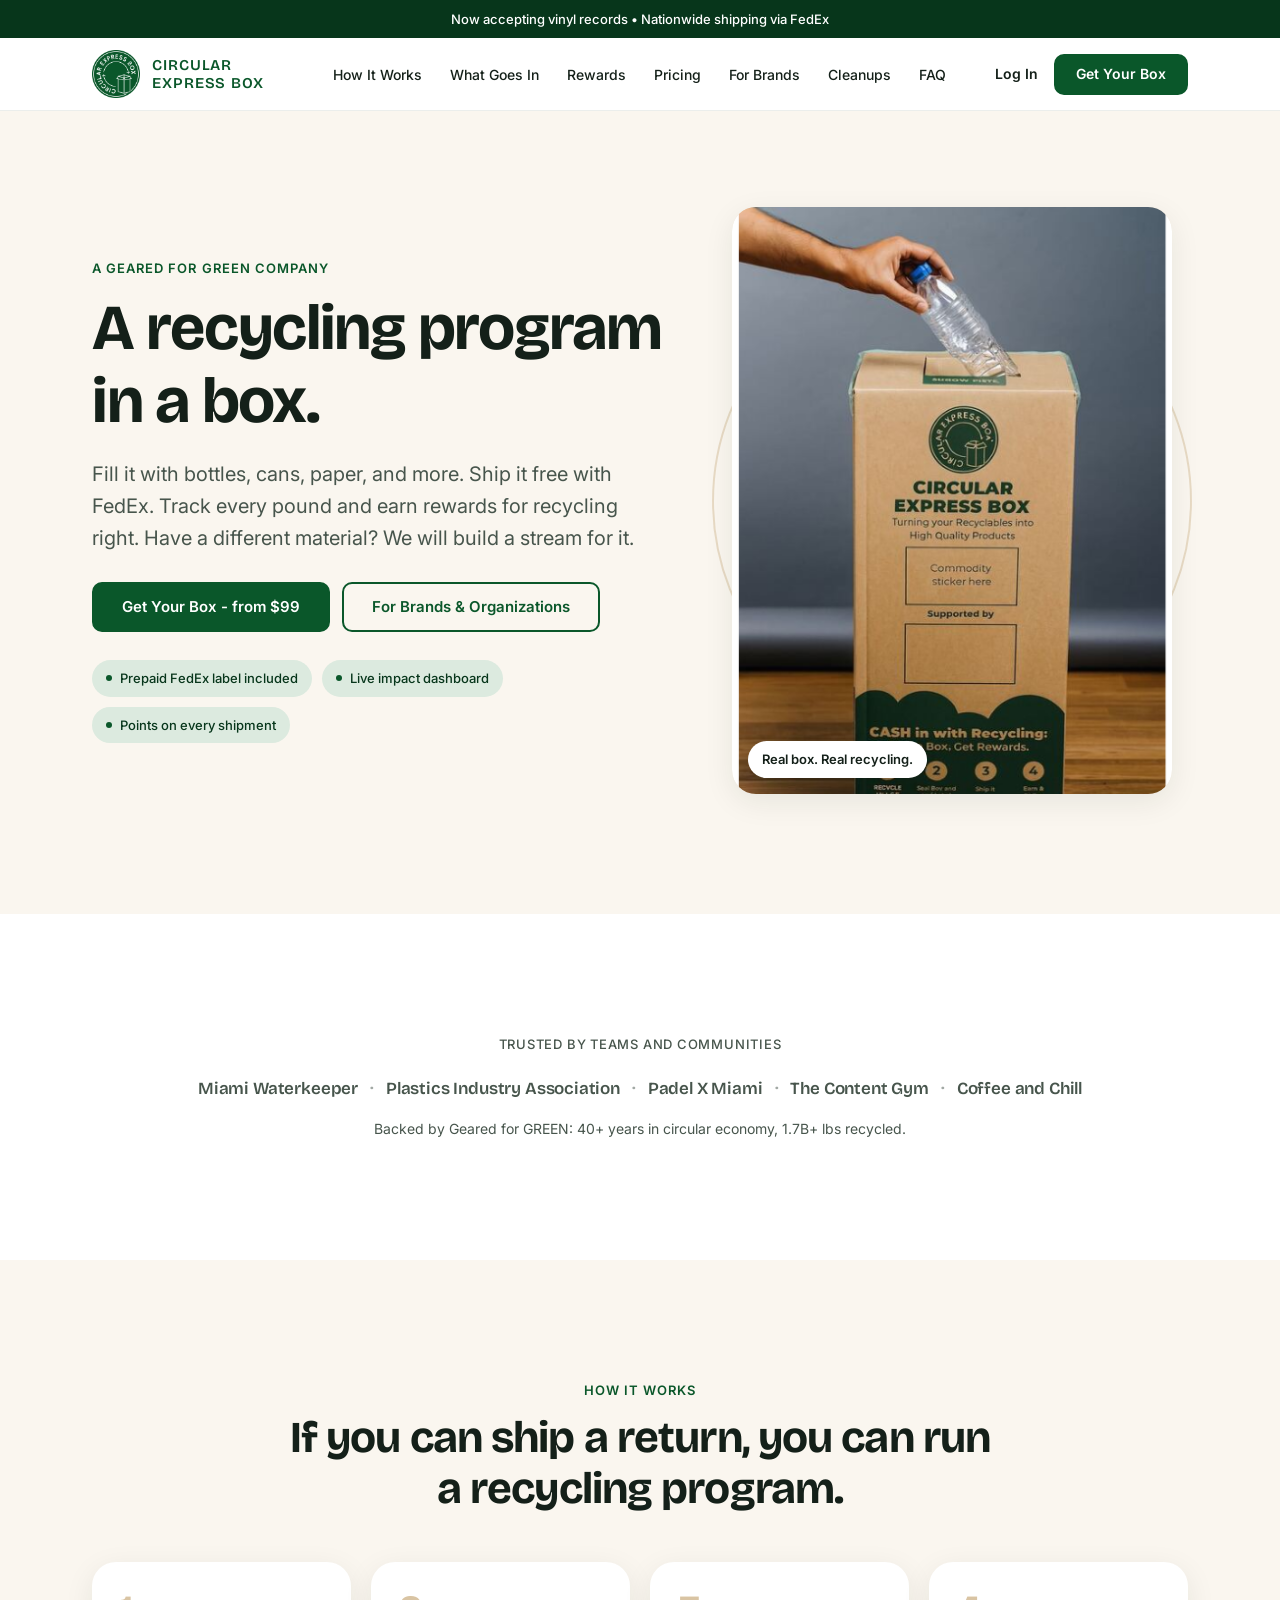
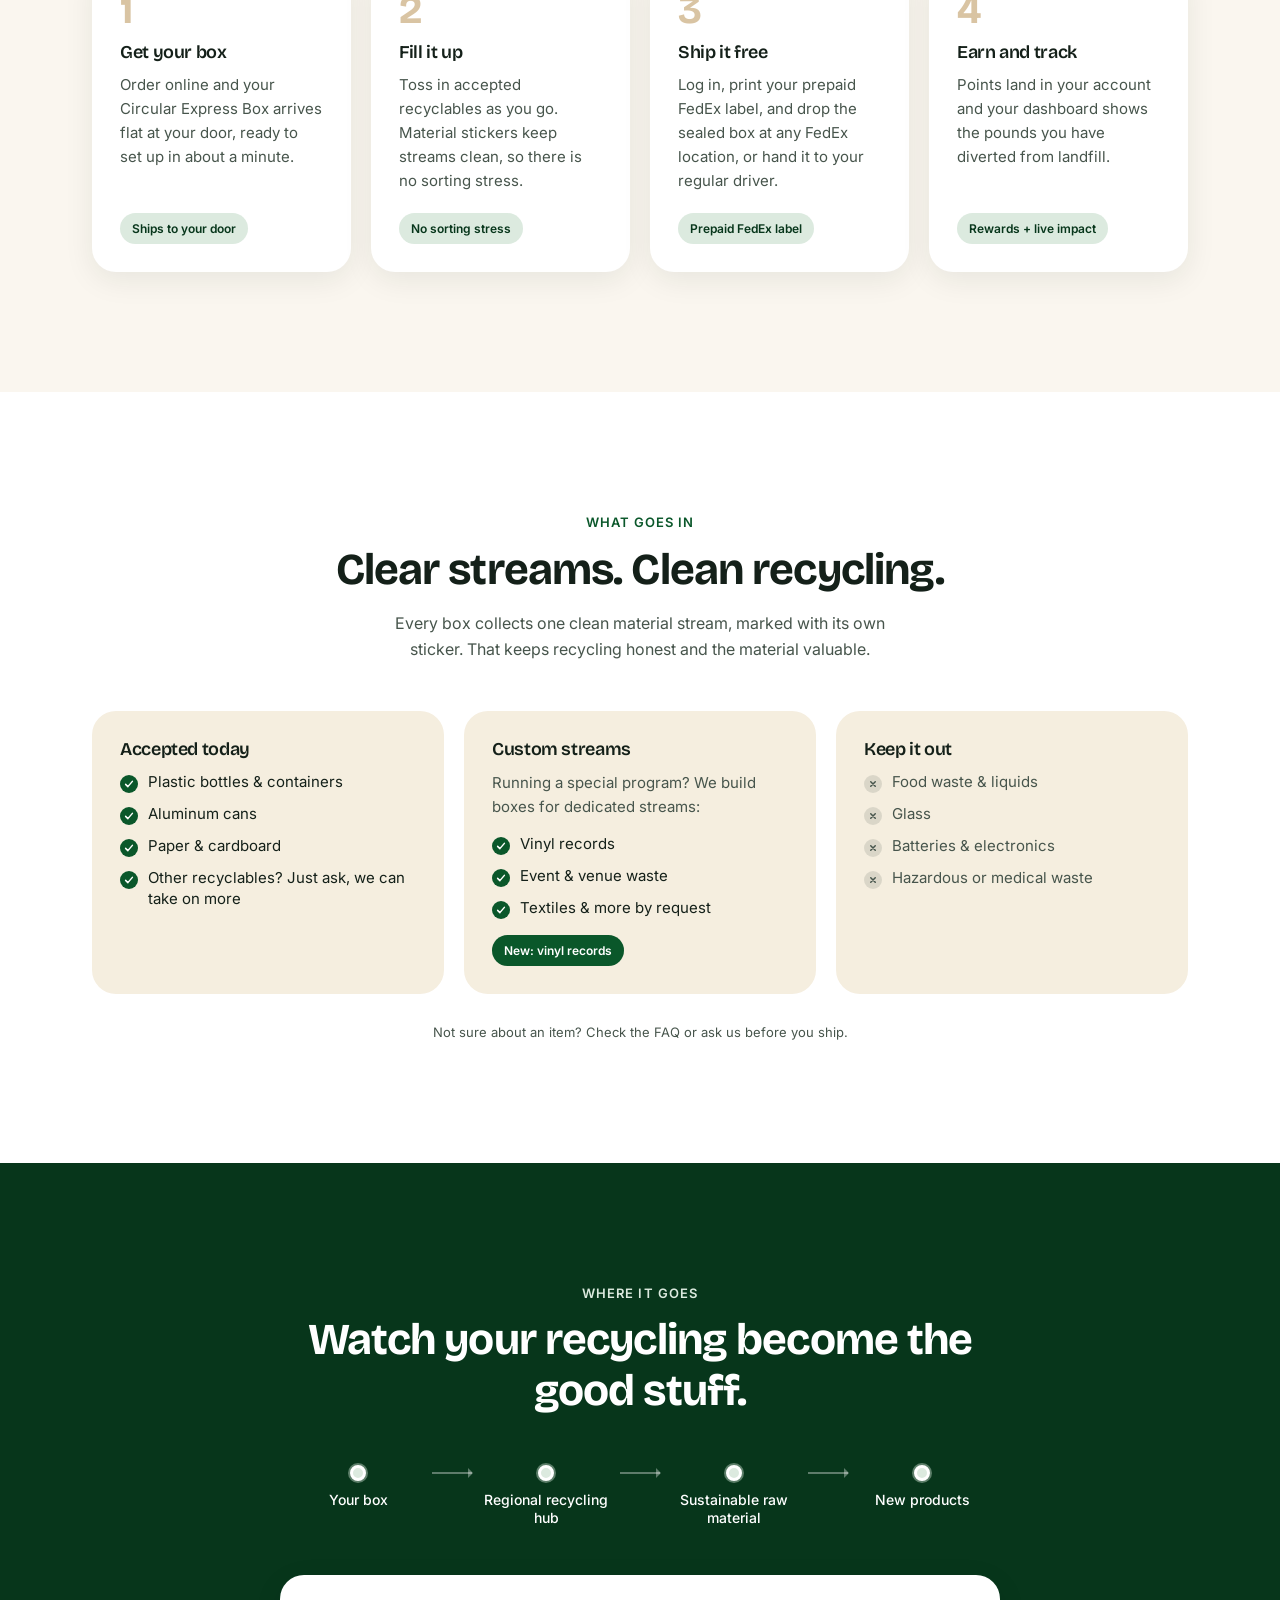
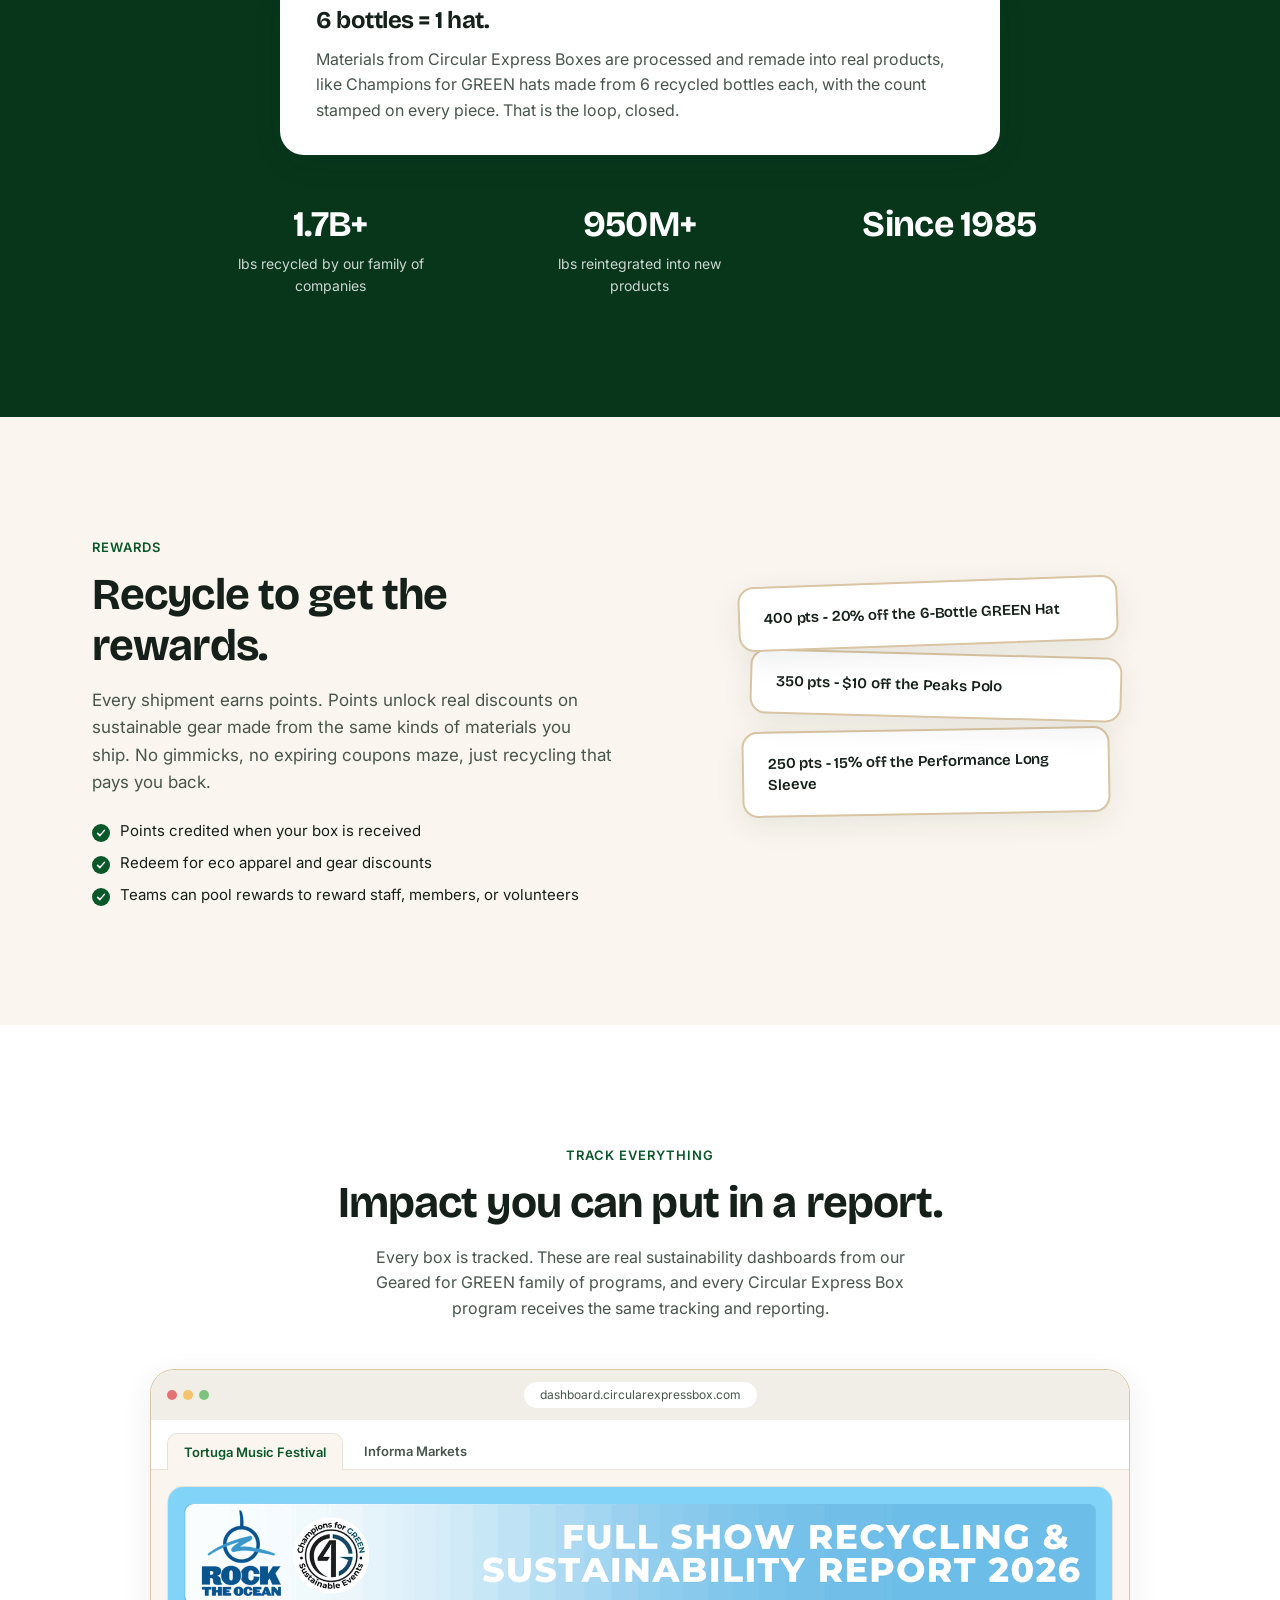
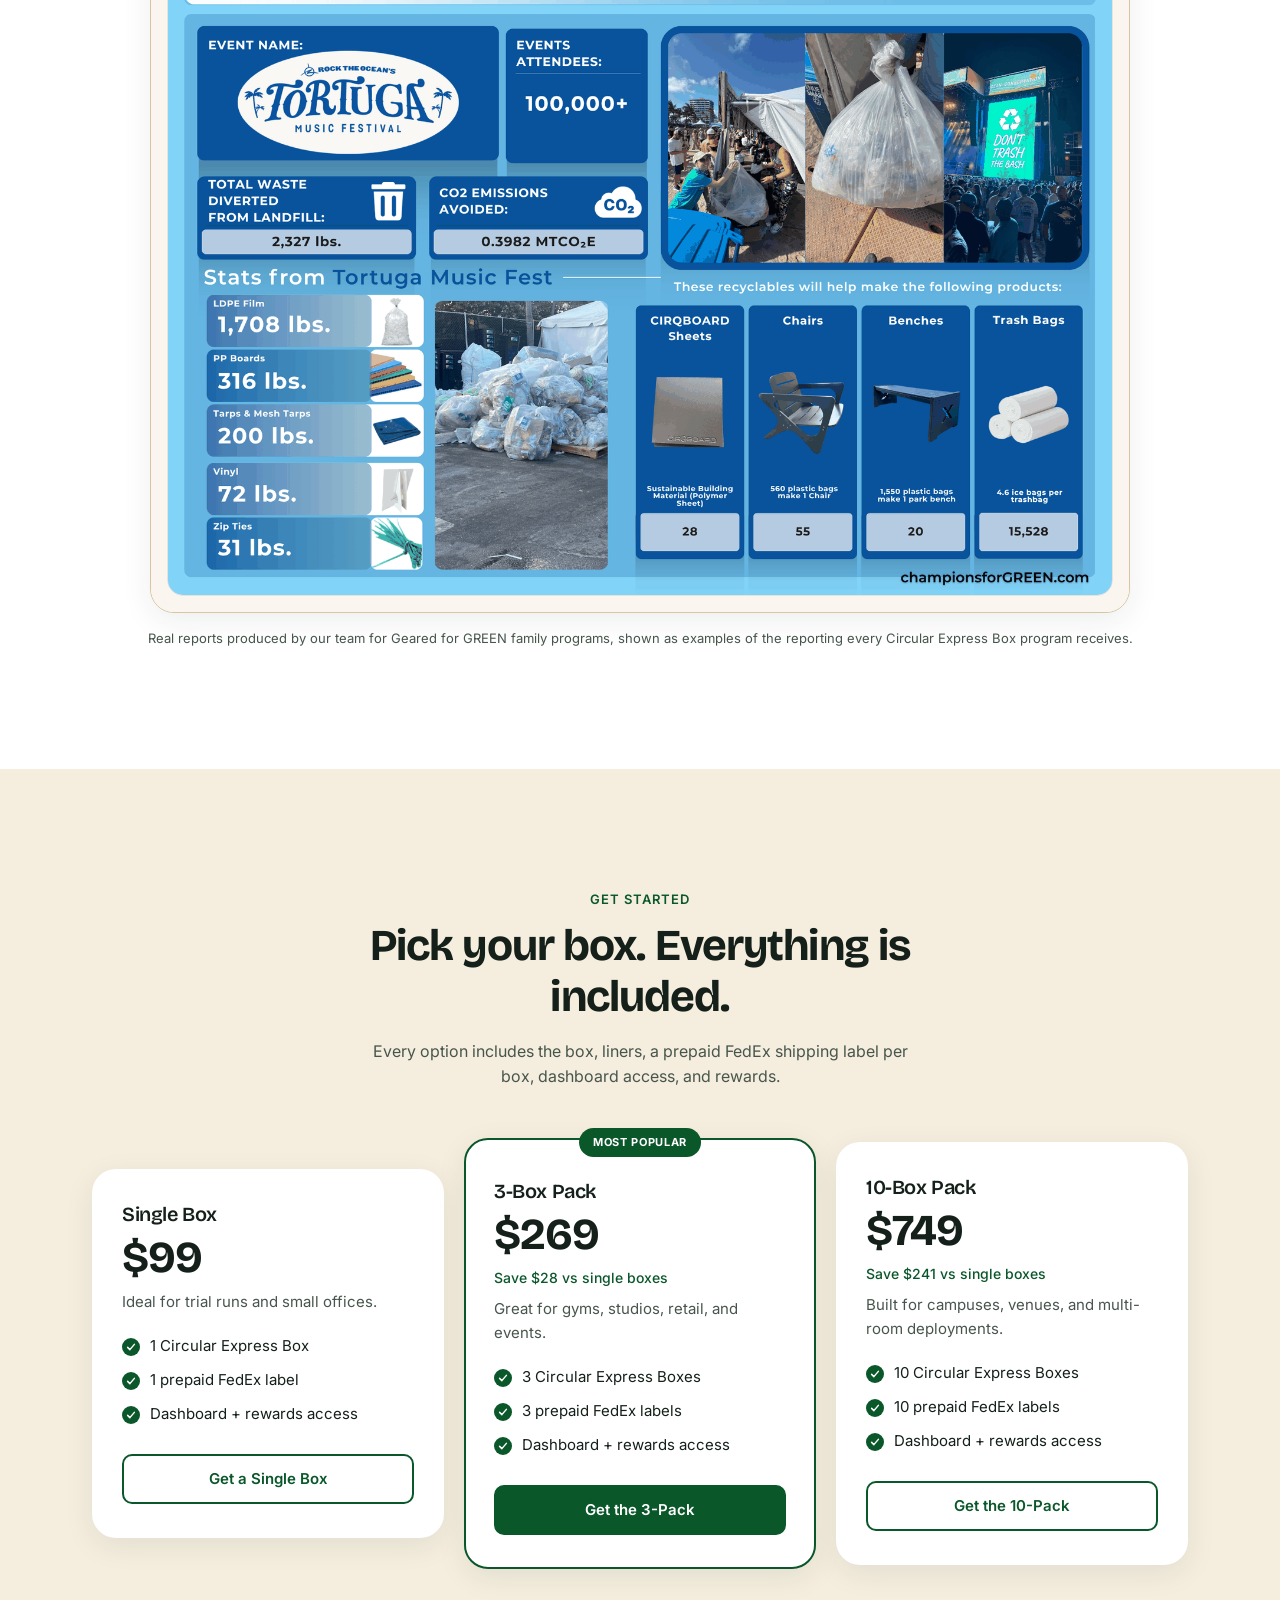
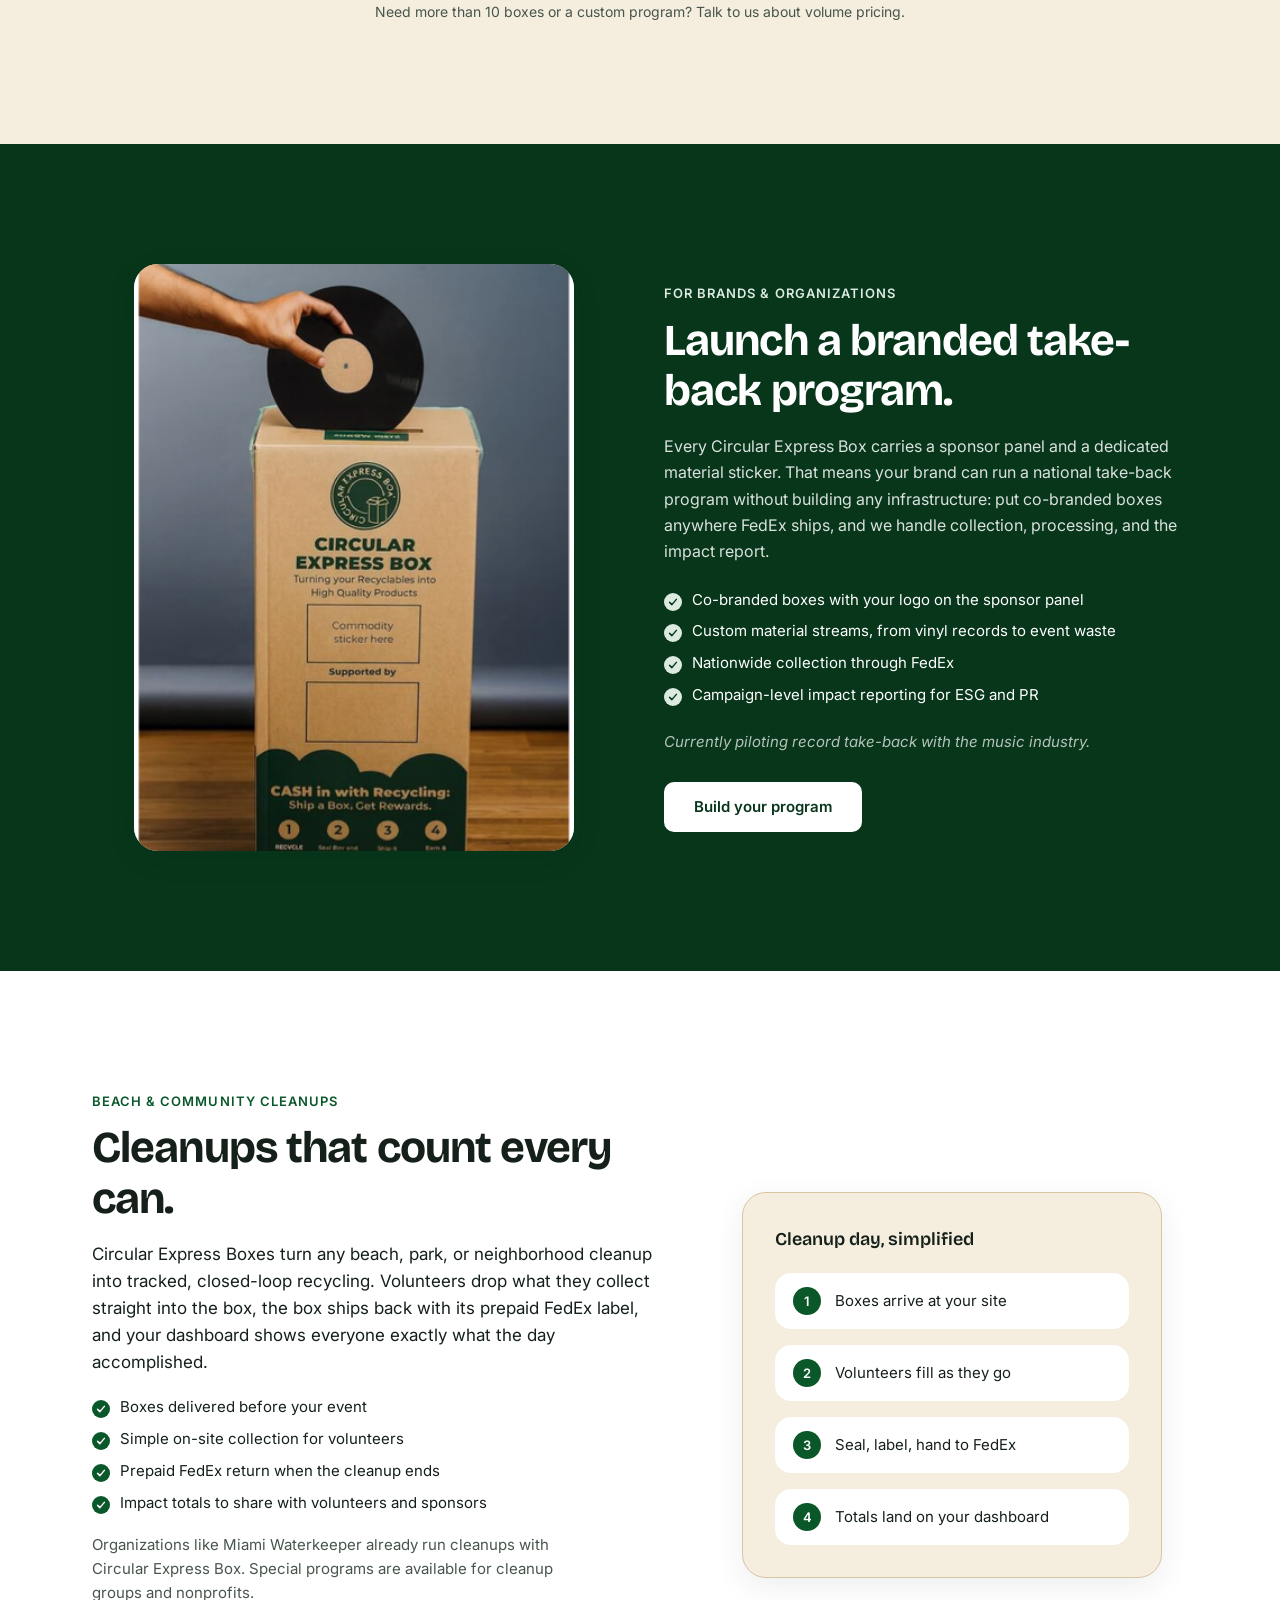
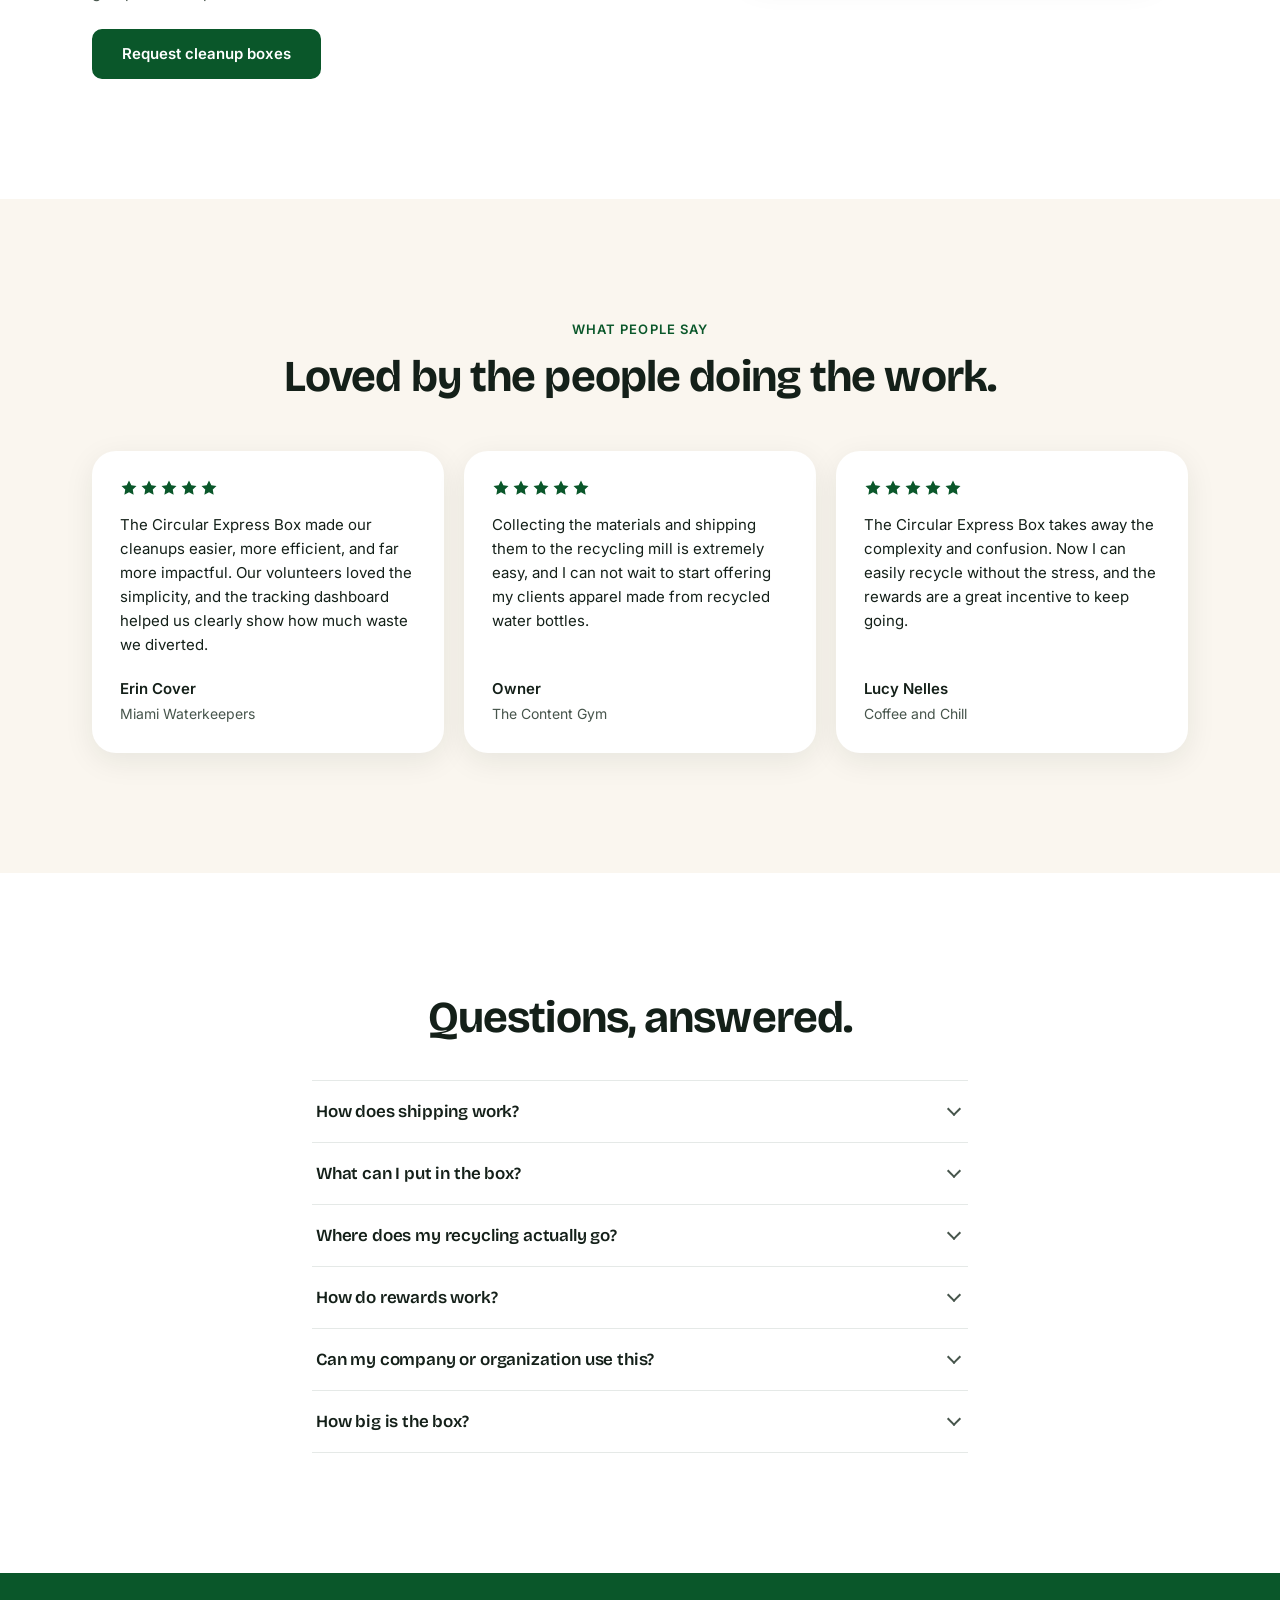
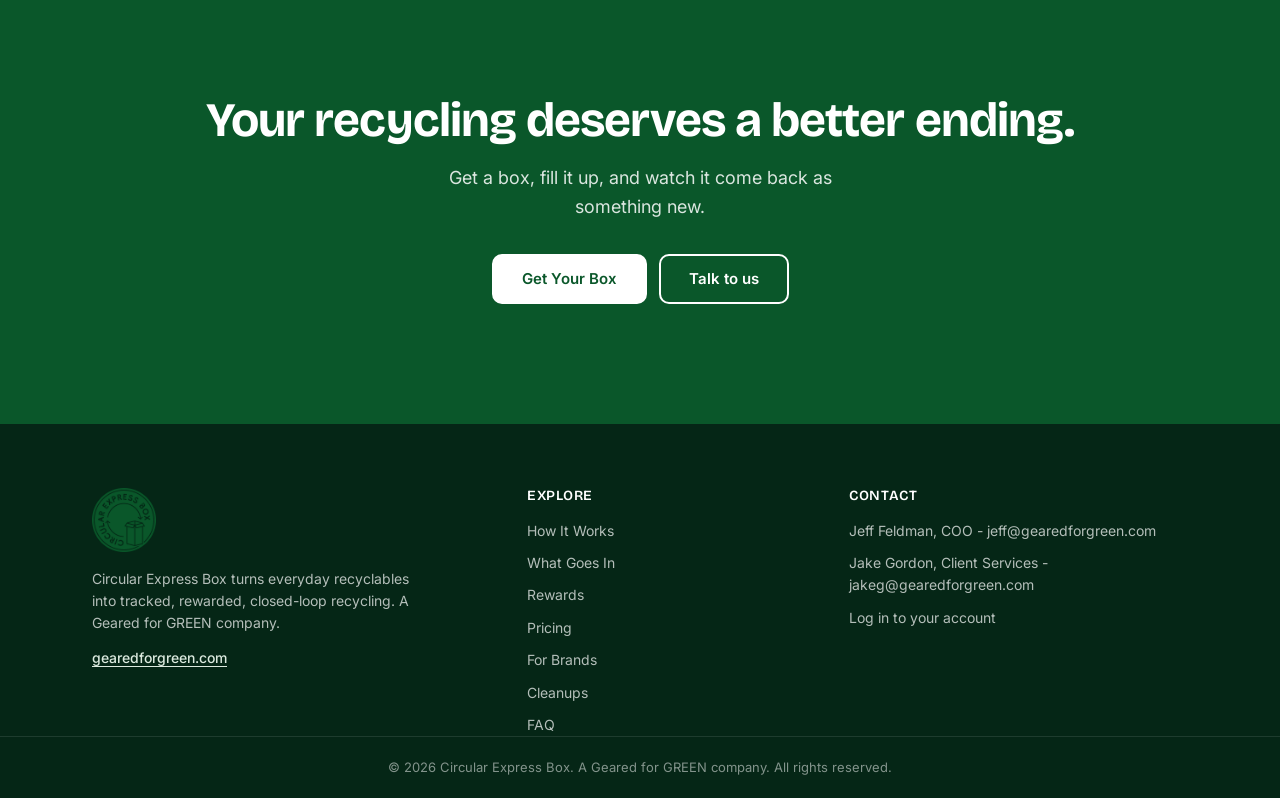
==== index.html @ 050fb5bc "Real dashboards in tabbed window (Tortuga + Informa) with honest framing; Beach Cleanups section" ====
<!DOCTYPE html>
<html lang="en">
<head>
  <meta charset="UTF-8">
  <meta name="viewport" content="width=device-width, initial-scale=1.0">
  <title>Circular Express Box | Recycling Program in a Box</title>
  <meta name="description" content="Fill it with bottles, cans, paper, and more. Ship it free with FedEx. Track every pound and earn rewards for recycling right.">
  <link rel="preconnect" href="https://fonts.googleapis.com">
  <link rel="preconnect" href="https://fonts.gstatic.com" crossorigin>
  <link href="https://fonts.googleapis.com/css2?family=Bricolage+Grotesque:opsz,wght@12..96,500;12..96,600;12..96,700&family=Inter:wght@400;500;600&display=swap" rel="stylesheet">
  <link rel="stylesheet" href="css/styles.css">
</head>
<body>
  <!-- 1. Announcement bar -->
  <div class="announcement-bar" role="region" aria-label="Announcement">
    Now accepting vinyl records • Nationwide shipping via FedEx
  </div>

  <!-- 2. Sticky nav -->
  <header class="site-header" id="site-header">
    <nav class="nav container" aria-label="Primary">
      <a href="index.html" class="nav-brand" aria-label="Circular Express Box home">
        <img src="assets/ceb-logo.png" alt="Circular Express Box logo" width="48" height="48" class="nav-logo">
        <span class="nav-wordmark">CIRCULAR EXPRESS BOX</span>
      </a>

      <ul class="nav-links">
        <li><a href="#how-it-works">How It Works</a></li>
        <li><a href="#materials">What Goes In</a></li>
        <li><a href="#rewards">Rewards</a></li>
        <li><a href="#pricing">Pricing</a></li>
        <li><a href="#brands">For Brands</a></li>
        <li><a href="#cleanups">Cleanups</a></li>
        <li><a href="#faq">FAQ</a></li>
      </ul>

      <div class="nav-actions">
        <a href="https://circularexpressbox.com" class="nav-login">Log In</a>
        <a href="#pricing" class="btn btn-primary btn-nav">Get Your Box</a>
        <button type="button" class="nav-toggle" id="nav-toggle" aria-label="Open menu" aria-expanded="false" aria-controls="mobile-menu">
          <span class="nav-toggle-bar"></span>
          <span class="nav-toggle-bar"></span>
          <span class="nav-toggle-bar"></span>
        </button>
      </div>
    </nav>

    <div class="mobile-menu" id="mobile-menu" hidden>
      <div class="mobile-menu-inner">
        <button type="button" class="mobile-menu-close" id="mobile-menu-close" aria-label="Close menu">&times;</button>
        <ul class="mobile-menu-links">
          <li><a href="#how-it-works">How It Works</a></li>
          <li><a href="#materials">What Goes In</a></li>
          <li><a href="#rewards">Rewards</a></li>
          <li><a href="#pricing">Pricing</a></li>
          <li><a href="#brands">For Brands</a></li>
          <li><a href="#cleanups">Cleanups</a></li>
          <li><a href="#faq">FAQ</a></li>
          <li><a href="https://circularexpressbox.com">Log In</a></li>
          <li><a href="#pricing" class="btn btn-primary">Get Your Box</a></li>
        </ul>
      </div>
    </div>
  </header>

  <main>
    <!-- 3. HERO -->
    <section class="hero section-cream" aria-labelledby="hero-heading">
      <div class="container hero-grid">
        <div class="hero-content reveal">
          <p class="eyebrow">A GEARED FOR GREEN COMPANY</p>
          <h1 id="hero-heading">A recycling program in a box.</h1>
          <p class="hero-sub">Fill it with bottles, cans, paper, and more. Ship it free with FedEx. Track every pound and earn rewards for recycling right. Have a different material? We will build a stream for it.</p>
          <div class="hero-buttons">
            <a href="#pricing" class="btn btn-primary">Get Your Box - from $99</a>
            <a href="#brands" class="btn btn-secondary">For Brands &amp; Organizations</a>
          </div>
          <div class="trust-chips">
            <span class="trust-chip"><span class="chip-dot" aria-hidden="true"></span>Prepaid FedEx label included</span>
            <span class="trust-chip"><span class="chip-dot" aria-hidden="true"></span>Live impact dashboard</span>
            <span class="trust-chip"><span class="chip-dot" aria-hidden="true"></span>Points on every shipment</span>
          </div>
        </div>
        <div class="hero-visual reveal">
          <div class="hero-circle" aria-hidden="true"></div>
          <div class="photo-card">
            <img
              src="assets/photo-bottle-drop.png"
              alt="Dropping a plastic bottle into a Circular Express Box"
              width="1920"
              height="1080"
              class="photo-card-img"
            >
            <span class="photo-overlay-chip">Real box. Real recycling.</span>
          </div>
        </div>
      </div>
    </section>

    <!-- 4. Trusted-by strip -->
    <section class="trusted-by section-white" aria-label="Trusted by">
      <div class="container">
        <p class="trusted-label">TRUSTED BY TEAMS AND COMMUNITIES</p>
        <div class="trusted-badges">
          <span>Miami Waterkeeper</span>
          <span class="trusted-sep" aria-hidden="true">·</span>
          <span>Plastics Industry Association</span>
          <span class="trusted-sep" aria-hidden="true">·</span>
          <span>Padel X Miami</span>
          <span class="trusted-sep" aria-hidden="true">·</span>
          <span>The Content Gym</span>
          <span class="trusted-sep" aria-hidden="true">·</span>
          <span>Coffee and Chill</span>
        </div>
        <p class="trusted-note">Backed by Geared for GREEN: 40+ years in circular economy, 1.7B+ lbs recycled.</p>
      </div>
    </section>

    <!-- 5. HOW IT WORKS -->
    <section class="how-it-works section-cream" id="how-it-works" aria-labelledby="how-heading">
      <div class="container">
        <header class="section-header reveal">
          <p class="eyebrow">HOW IT WORKS</p>
          <h2 id="how-heading">If you can ship a return, you can run a recycling program.</h2>
        </header>
        <div class="steps-grid">
          <article class="step-card reveal">
            <span class="step-number" aria-hidden="true">1</span>
            <h3>Get your box</h3>
            <p>Order online and your Circular Express Box arrives flat at your door, ready to set up in about a minute.</p>
            <span class="badge-chip">Ships to your door</span>
          </article>
          <article class="step-card reveal">
            <span class="step-number" aria-hidden="true">2</span>
            <h3>Fill it up</h3>
            <p>Toss in accepted recyclables as you go. Material stickers keep streams clean, so there is no sorting stress.</p>
            <span class="badge-chip">No sorting stress</span>
          </article>
          <article class="step-card reveal">
            <span class="step-number" aria-hidden="true">3</span>
            <h3>Ship it free</h3>
            <p>Log in, print your prepaid FedEx label, and drop the sealed box at any FedEx location, or hand it to your regular driver.</p>
            <span class="badge-chip">Prepaid FedEx label</span>
          </article>
          <article class="step-card reveal">
            <span class="step-number" aria-hidden="true">4</span>
            <h3>Earn and track</h3>
            <p>Points land in your account and your dashboard shows the pounds you have diverted from landfill.</p>
            <span class="badge-chip">Rewards + live impact</span>
          </article>
        </div>
      </div>
    </section>

    <!-- 6. WHAT GOES IN -->
    <section class="materials section-white" id="materials" aria-labelledby="materials-heading">
      <div class="container">
        <header class="section-header reveal">
          <p class="eyebrow">WHAT GOES IN</p>
          <h2 id="materials-heading">Clear streams. Clean recycling.</h2>
          <p class="section-sub">Every box collects one clean material stream, marked with its own sticker. That keeps recycling honest and the material valuable.</p>
        </header>
        <div class="materials-grid">
          <article class="material-card reveal">
            <h3>Accepted today</h3>
            <ul class="check-list">
              <li>Plastic bottles &amp; containers</li>
              <li>Aluminum cans</li>
              <li>Paper &amp; cardboard</li>
              <li>Other recyclables? Just ask, we can take on more</li>
            </ul>
          </article>
          <article class="material-card reveal">
            <h3>Custom streams</h3>
            <p class="material-intro">Running a special program? We build boxes for dedicated streams:</p>
            <ul class="check-list">
              <li>Vinyl records</li>
              <li>Event &amp; venue waste</li>
              <li>Textiles &amp; more by request</li>
            </ul>
            <span class="badge-chip badge-chip-green">New: vinyl records</span>
          </article>
          <article class="material-card reveal">
            <h3>Keep it out</h3>
            <ul class="x-list">
              <li>Food waste &amp; liquids</li>
              <li>Glass</li>
              <li>Batteries &amp; electronics</li>
              <li>Hazardous or medical waste</li>
            </ul>
          </article>
        </div>
        <p class="materials-footnote">Not sure about an item? Check the FAQ or ask us before you ship.</p>
      </div>
    </section>

    <!-- 7. WHERE IT GOES / CLOSED LOOP -->
    <section class="impact section-green-dark" id="impact" aria-labelledby="impact-heading">
      <div class="container">
        <header class="section-header reveal">
          <p class="eyebrow eyebrow-light">WHERE IT GOES</p>
          <h2 id="impact-heading" class="text-white">Watch your recycling become the good stuff.</h2>
        </header>
        <div class="journey-row reveal" aria-label="Recycling journey">
          <div class="journey-node">
            <span class="journey-dot" aria-hidden="true"></span>
            <span class="journey-label">Your box</span>
          </div>
          <span class="journey-arrow" aria-hidden="true"></span>
          <div class="journey-node">
            <span class="journey-dot" aria-hidden="true"></span>
            <span class="journey-label">Regional recycling hub</span>
          </div>
          <span class="journey-arrow" aria-hidden="true"></span>
          <div class="journey-node">
            <span class="journey-dot" aria-hidden="true"></span>
            <span class="journey-label">Sustainable raw material</span>
          </div>
          <span class="journey-arrow" aria-hidden="true"></span>
          <div class="journey-node">
            <span class="journey-dot" aria-hidden="true"></span>
            <span class="journey-label">New products</span>
          </div>
        </div>
        <div class="highlight-card reveal">
          <h3>6 bottles = 1 hat.</h3>
          <p>Materials from Circular Express Boxes are processed and remade into real products, like Champions for GREEN hats made from 6 recycled bottles each, with the count stamped on every piece. That is the loop, closed.</p>
        </div>
        <div class="stat-row reveal">
          <div class="stat-item">
            <p class="stat-number">1.7B+</p>
            <p class="stat-desc">lbs recycled by our family of companies</p>
          </div>
          <div class="stat-item">
            <p class="stat-number">950M+</p>
            <p class="stat-desc">lbs reintegrated into new products</p>
          </div>
          <div class="stat-item">
            <p class="stat-number">Since 1985</p>
          </div>
        </div>
      </div>
    </section>

    <!-- 8. REWARDS -->
    <section class="rewards section-cream" id="rewards" aria-labelledby="rewards-heading">
      <div class="container rewards-grid">
        <div class="rewards-content reveal">
          <p class="eyebrow">REWARDS</p>
          <h2 id="rewards-heading">Recycle to get the rewards.</h2>
          <p class="body-copy">Every shipment earns points. Points unlock real discounts on sustainable gear made from the same kinds of materials you ship. No gimmicks, no expiring coupons maze, just recycling that pays you back.</p>
          <ul class="check-list">
            <li>Points credited when your box is received</li>
            <li>Redeem for eco apparel and gear discounts</li>
            <li>Teams can pool rewards to reward staff, members, or volunteers</li>
          </ul>
        </div>
        <div class="rewards-visual reveal" aria-label="Example rewards">
          <div class="ticket-stack">
            <div class="ticket-card ticket-card-1">400 pts - 20% off the 6-Bottle GREEN Hat</div>
            <div class="ticket-card ticket-card-2">350 pts - $10 off the Peaks Polo</div>
            <div class="ticket-card ticket-card-3">250 pts - 15% off the Performance Long Sleeve</div>
          </div>
        </div>
      </div>
    </section>

    <!-- 9. DASHBOARD / FOR ORGANIZATIONS PROOF -->
    <section class="dashboard section-white" aria-labelledby="dashboard-heading">
      <div class="container">
        <header class="section-header reveal">
          <p class="eyebrow">TRACK EVERYTHING</p>
          <h2 id="dashboard-heading">Impact you can put in a report.</h2>
          <p class="section-sub">Every box is tracked. These are real sustainability dashboards from our Geared for GREEN family of programs, and every Circular Express Box program receives the same tracking and reporting.</p>
        </header>
        <div class="dash-window reveal">
          <div class="dash-chrome">
            <div class="dash-dots" aria-hidden="true">
              <span class="dash-dot dash-dot-red"></span>
              <span class="dash-dot dash-dot-yellow"></span>
              <span class="dash-dot dash-dot-green"></span>
            </div>
            <div class="dash-url">dashboard.circularexpressbox.com</div>
          </div>
          <div class="dash-tabs" role="tablist" aria-label="Example sustainability dashboards">
            <button type="button" class="dash-tab is-active" id="dash-tab-tortuga" role="tab" aria-selected="true" aria-controls="dash-pane-tortuga">Tortuga Music Festival</button>
            <button type="button" class="dash-tab" id="dash-tab-informa" role="tab" aria-selected="false" aria-controls="dash-pane-informa">Informa Markets</button>
          </div>
          <div class="dash-body dash-body-real" id="dash-pane-tortuga" role="tabpanel" aria-labelledby="dash-tab-tortuga">
            <img
              src="assets/dashboard-tortuga.png"
              alt="Tortuga Music Festival 2026 full show recycling and sustainability report: 2,327 lbs of waste diverted from landfill across an event with 100,000+ attendees, with festival materials transformed into new products"
              width="1600"
              height="1200"
              class="dash-real-img"
              loading="lazy"
            >
          </div>
          <div class="dash-body dash-body-real" id="dash-pane-informa" role="tabpanel" aria-labelledby="dash-tab-informa" hidden>
            <img
              src="assets/dashboard-informa.png"
              alt="Informa Markets sustainability dashboard: 74,426 lbs of waste diverted from landfill, 107.35 tons of CO2 emissions reductions, 134,995 aluminum cans and 79,460 plastic bottles recycled across events with over 415,000 attendees"
              width="1600"
              height="1280"
              class="dash-real-img"
              loading="lazy"
            >
          </div>
        </div>
        <p class="dash-caption">Real reports produced by our team for Geared for GREEN family programs, shown as examples of the reporting every Circular Express Box program receives.</p>
      </div>
    </section>

    <!-- 10. PRICING -->
    <section class="pricing section-kraft" id="pricing" aria-labelledby="pricing-heading">
      <div class="container">
        <header class="section-header reveal">
          <p class="eyebrow">GET STARTED</p>
          <h2 id="pricing-heading">Pick your box. Everything is included.</h2>
          <p class="section-sub">Every option includes the box, liners, a prepaid FedEx shipping label per box, dashboard access, and rewards.</p>
        </header>
        <div class="pricing-grid">
          <article class="pricing-card reveal">
            <h3>Single Box</h3>
            <p class="pricing-price">$99</p>
            <p class="pricing-desc">Ideal for trial runs and small offices.</p>
            <ul class="pricing-list">
              <li>1 Circular Express Box</li>
              <li>1 prepaid FedEx label</li>
              <li>Dashboard + rewards access</li>
            </ul>
            <a href="https://circularexpressbox.com/product/single-box/" class="btn btn-secondary">Get a Single Box</a>
          </article>
          <article class="pricing-card pricing-card-featured reveal">
            <span class="popular-chip">MOST POPULAR</span>
            <h3>3-Box Pack</h3>
            <p class="pricing-price">$269</p>
            <p class="pricing-save">Save $28 vs single boxes</p>
            <p class="pricing-desc">Great for gyms, studios, retail, and events.</p>
            <ul class="pricing-list">
              <li>3 Circular Express Boxes</li>
              <li>3 prepaid FedEx labels</li>
              <li>Dashboard + rewards access</li>
            </ul>
            <a href="https://circularexpressbox.com/product/three-boxes/" class="btn btn-primary">Get the 3-Pack</a>
          </article>
          <article class="pricing-card reveal">
            <h3>10-Box Pack</h3>
            <p class="pricing-price">$749</p>
            <p class="pricing-save">Save $241 vs single boxes</p>
            <p class="pricing-desc">Built for campuses, venues, and multi-room deployments.</p>
            <ul class="pricing-list">
              <li>10 Circular Express Boxes</li>
              <li>10 prepaid FedEx labels</li>
              <li>Dashboard + rewards access</li>
            </ul>
            <a href="https://circularexpressbox.com/product/ten-boxes/" class="btn btn-secondary">Get the 10-Pack</a>
          </article>
        </div>
        <p class="pricing-footnote">Need more than 10 boxes or a custom program? Talk to us about volume pricing.</p>
      </div>
    </section>

    <!-- 11. FOR BRANDS & ORGANIZATIONS -->
    <section class="brands section-green-dark" id="brands" aria-labelledby="brands-heading">
      <div class="container brands-grid">
        <div class="brands-visual reveal">
          <div class="photo-card">
            <img
              src="assets/photo-vinyl-drop.png"
              alt="Dropping a vinyl record into a Circular Express Box"
              width="1440"
              height="810"
              class="photo-card-img"
              loading="lazy"
            >
          </div>
        </div>
        <div class="brands-content reveal">
          <p class="eyebrow eyebrow-light">FOR BRANDS &amp; ORGANIZATIONS</p>
          <h2 id="brands-heading" class="text-white">Launch a branded take-back program.</h2>
          <p class="brands-body">Every Circular Express Box carries a sponsor panel and a dedicated material sticker. That means your brand can run a national take-back program without building any infrastructure: put co-branded boxes anywhere FedEx ships, and we handle collection, processing, and the impact report.</p>
          <ul class="check-list check-list-light">
            <li>Co-branded boxes with your logo on the sponsor panel</li>
            <li>Custom material streams, from vinyl records to event waste</li>
            <li>Nationwide collection through FedEx</li>
            <li>Campaign-level impact reporting for ESG and PR</li>
          </ul>
          <p class="brands-quote">Currently piloting record take-back with the music industry.</p>
          <a href="mailto:jeff@gearedforgreen.com?subject=Circular%20Express%20Box%20Brand%20Program" class="btn btn-inverted">Build your program</a>
        </div>
      </div>
    </section>

    <!-- 11b. BEACH CLEANUPS -->
    <section class="cleanups section-white" id="cleanups" aria-labelledby="cleanups-heading">
      <div class="container cleanups-grid">
        <div class="cleanups-content reveal">
          <p class="eyebrow">BEACH &amp; COMMUNITY CLEANUPS</p>
          <h2 id="cleanups-heading">Cleanups that count every can.</h2>
          <p class="body-copy">Circular Express Boxes turn any beach, park, or neighborhood cleanup into tracked, closed-loop recycling. Volunteers drop what they collect straight into the box, the box ships back with its prepaid FedEx label, and your dashboard shows everyone exactly what the day accomplished.</p>
          <ul class="check-list">
            <li>Boxes delivered before your event</li>
            <li>Simple on-site collection for volunteers</li>
            <li>Prepaid FedEx return when the cleanup ends</li>
            <li>Impact totals to share with volunteers and sponsors</li>
          </ul>
          <p class="cleanups-note">Organizations like Miami Waterkeeper already run cleanups with Circular Express Box. Special programs are available for cleanup groups and nonprofits.</p>
          <a href="mailto:jeff@gearedforgreen.com?subject=Cleanup%20Boxes%20Request" class="btn btn-primary">Request cleanup boxes</a>
        </div>
        <div class="cleanups-visual reveal">
          <div class="cleanup-card" aria-hidden="true">
            <p class="cleanup-card-title">Cleanup day, simplified</p>
            <ol class="cleanup-steps">
              <li><span class="cleanup-step-num">1</span>Boxes arrive at your site</li>
              <li><span class="cleanup-step-num">2</span>Volunteers fill as they go</li>
              <li><span class="cleanup-step-num">3</span>Seal, label, hand to FedEx</li>
              <li><span class="cleanup-step-num">4</span>Totals land on your dashboard</li>
            </ol>
          </div>
        </div>
      </div>
    </section>

    <!-- 12. TESTIMONIALS -->
    <section class="testimonials section-cream" aria-labelledby="testimonials-heading">
      <div class="container">
        <header class="section-header reveal">
          <p class="eyebrow">WHAT PEOPLE SAY</p>
          <h2 id="testimonials-heading">Loved by the people doing the work.</h2>
        </header>
        <div class="testimonials-grid">
          <article class="testimonial-card reveal">
            <div class="stars" aria-label="5 out of 5 stars">
              <svg width="18" height="18" viewBox="0 0 24 24" fill="currentColor" aria-hidden="true"><path d="M12 2l3.09 6.26L22 9.27l-5 4.87 1.18 6.88L12 17.77l-6.18 3.25L7 14.14 2 9.27l6.91-1.01L12 2z"/></svg>
              <svg width="18" height="18" viewBox="0 0 24 24" fill="currentColor" aria-hidden="true"><path d="M12 2l3.09 6.26L22 9.27l-5 4.87 1.18 6.88L12 17.77l-6.18 3.25L7 14.14 2 9.27l6.91-1.01L12 2z"/></svg>
              <svg width="18" height="18" viewBox="0 0 24 24" fill="currentColor" aria-hidden="true"><path d="M12 2l3.09 6.26L22 9.27l-5 4.87 1.18 6.88L12 17.77l-6.18 3.25L7 14.14 2 9.27l6.91-1.01L12 2z"/></svg>
              <svg width="18" height="18" viewBox="0 0 24 24" fill="currentColor" aria-hidden="true"><path d="M12 2l3.09 6.26L22 9.27l-5 4.87 1.18 6.88L12 17.77l-6.18 3.25L7 14.14 2 9.27l6.91-1.01L12 2z"/></svg>
              <svg width="18" height="18" viewBox="0 0 24 24" fill="currentColor" aria-hidden="true"><path d="M12 2l3.09 6.26L22 9.27l-5 4.87 1.18 6.88L12 17.77l-6.18 3.25L7 14.14 2 9.27l6.91-1.01L12 2z"/></svg>
            </div>
            <blockquote>
              <p>The Circular Express Box made our cleanups easier, more efficient, and far more impactful. Our volunteers loved the simplicity, and the tracking dashboard helped us clearly show how much waste we diverted.</p>
            </blockquote>
            <footer>
              <cite class="testimonial-name">Erin Cover</cite>
              <span class="testimonial-org">Miami Waterkeepers</span>
            </footer>
          </article>
          <article class="testimonial-card reveal">
            <div class="stars" aria-label="5 out of 5 stars">
              <svg width="18" height="18" viewBox="0 0 24 24" fill="currentColor" aria-hidden="true"><path d="M12 2l3.09 6.26L22 9.27l-5 4.87 1.18 6.88L12 17.77l-6.18 3.25L7 14.14 2 9.27l6.91-1.01L12 2z"/></svg>
              <svg width="18" height="18" viewBox="0 0 24 24" fill="currentColor" aria-hidden="true"><path d="M12 2l3.09 6.26L22 9.27l-5 4.87 1.18 6.88L12 17.77l-6.18 3.25L7 14.14 2 9.27l6.91-1.01L12 2z"/></svg>
              <svg width="18" height="18" viewBox="0 0 24 24" fill="currentColor" aria-hidden="true"><path d="M12 2l3.09 6.26L22 9.27l-5 4.87 1.18 6.88L12 17.77l-6.18 3.25L7 14.14 2 9.27l6.91-1.01L12 2z"/></svg>
              <svg width="18" height="18" viewBox="0 0 24 24" fill="currentColor" aria-hidden="true"><path d="M12 2l3.09 6.26L22 9.27l-5 4.87 1.18 6.88L12 17.77l-6.18 3.25L7 14.14 2 9.27l6.91-1.01L12 2z"/></svg>
              <svg width="18" height="18" viewBox="0 0 24 24" fill="currentColor" aria-hidden="true"><path d="M12 2l3.09 6.26L22 9.27l-5 4.87 1.18 6.88L12 17.77l-6.18 3.25L7 14.14 2 9.27l6.91-1.01L12 2z"/></svg>
            </div>
            <blockquote>
              <p>Collecting the materials and shipping them to the recycling mill is extremely easy, and I can not wait to start offering my clients apparel made from recycled water bottles.</p>
            </blockquote>
            <footer>
              <cite class="testimonial-name">Owner</cite>
              <span class="testimonial-org">The Content Gym</span>
            </footer>
          </article>
          <article class="testimonial-card reveal">
            <div class="stars" aria-label="5 out of 5 stars">
              <svg width="18" height="18" viewBox="0 0 24 24" fill="currentColor" aria-hidden="true"><path d="M12 2l3.09 6.26L22 9.27l-5 4.87 1.18 6.88L12 17.77l-6.18 3.25L7 14.14 2 9.27l6.91-1.01L12 2z"/></svg>
              <svg width="18" height="18" viewBox="0 0 24 24" fill="currentColor" aria-hidden="true"><path d="M12 2l3.09 6.26L22 9.27l-5 4.87 1.18 6.88L12 17.77l-6.18 3.25L7 14.14 2 9.27l6.91-1.01L12 2z"/></svg>
              <svg width="18" height="18" viewBox="0 0 24 24" fill="currentColor" aria-hidden="true"><path d="M12 2l3.09 6.26L22 9.27l-5 4.87 1.18 6.88L12 17.77l-6.18 3.25L7 14.14 2 9.27l6.91-1.01L12 2z"/></svg>
              <svg width="18" height="18" viewBox="0 0 24 24" fill="currentColor" aria-hidden="true"><path d="M12 2l3.09 6.26L22 9.27l-5 4.87 1.18 6.88L12 17.77l-6.18 3.25L7 14.14 2 9.27l6.91-1.01L12 2z"/></svg>
              <svg width="18" height="18" viewBox="0 0 24 24" fill="currentColor" aria-hidden="true"><path d="M12 2l3.09 6.26L22 9.27l-5 4.87 1.18 6.88L12 17.77l-6.18 3.25L7 14.14 2 9.27l6.91-1.01L12 2z"/></svg>
            </div>
            <blockquote>
              <p>The Circular Express Box takes away the complexity and confusion. Now I can easily recycle without the stress, and the rewards are a great incentive to keep going.</p>
            </blockquote>
            <footer>
              <cite class="testimonial-name">Lucy Nelles</cite>
              <span class="testimonial-org">Coffee and Chill</span>
            </footer>
          </article>
        </div>
      </div>
    </section>

    <!-- 13. FAQ -->
    <section class="faq section-white" id="faq" aria-labelledby="faq-heading">
      <div class="container container-narrow">
        <header class="section-header reveal">
          <h2 id="faq-heading">Questions, answered.</h2>
        </header>
        <div class="faq-list" role="list">
          <div class="faq-item reveal" role="listitem">
            <button type="button" class="faq-question" aria-expanded="false" id="faq-q1" aria-controls="faq-a1">
              <span>How does shipping work?</span>
              <span class="faq-chevron" aria-hidden="true"></span>
            </button>
            <div class="faq-answer" id="faq-a1" role="region" aria-labelledby="faq-q1" hidden>
              <p>Every box comes with a prepaid FedEx shipping label. When your box is full, seal it, print your label from your account, and drop it at any FedEx location or hand it to your regular FedEx driver.</p>
            </div>
          </div>
          <div class="faq-item reveal" role="listitem">
            <button type="button" class="faq-question" aria-expanded="false" id="faq-q2" aria-controls="faq-a2">
              <span>What can I put in the box?</span>
              <span class="faq-chevron" aria-hidden="true"></span>
            </button>
            <div class="faq-answer" id="faq-a2" role="region" aria-labelledby="faq-q2" hidden>
              <p>Standard boxes collect one clean stream: plastic bottles and containers, aluminum cans, or paper and cardboard. Custom streams like vinyl records are available for partner programs. No food waste, liquids, glass, batteries, or hazardous materials.</p>
            </div>
          </div>
          <div class="faq-item reveal" role="listitem">
            <button type="button" class="faq-question" aria-expanded="false" id="faq-q3" aria-controls="faq-a3">
              <span>Where does my recycling actually go?</span>
              <span class="faq-chevron" aria-hidden="true"></span>
            </button>
            <div class="faq-answer" id="faq-a3" role="region" aria-labelledby="faq-q3" hidden>
              <p>Boxes ship to regional recycling hubs where materials are sorted and processed into sustainable raw materials, then remade into real products like recycled-fabric apparel. Your dashboard tracks every shipment.</p>
            </div>
          </div>
          <div class="faq-item reveal" role="listitem">
            <button type="button" class="faq-question" aria-expanded="false" id="faq-q4" aria-controls="faq-a4">
              <span>How do rewards work?</span>
              <span class="faq-chevron" aria-hidden="true"></span>
            </button>
            <div class="faq-answer" id="faq-a4" role="region" aria-labelledby="faq-q4" hidden>
              <p>Each received shipment earns points in your account. Redeem points for discounts on sustainable products from our family of brands.</p>
            </div>
          </div>
          <div class="faq-item reveal" role="listitem">
            <button type="button" class="faq-question" aria-expanded="false" id="faq-q5" aria-controls="faq-a5">
              <span>Can my company or organization use this?</span>
              <span class="faq-chevron" aria-hidden="true"></span>
            </button>
            <div class="faq-answer" id="faq-a5" role="region" aria-labelledby="faq-q5" hidden>
              <p>Yes. Gyms, offices, campuses, events, and community groups run Circular Express Box programs today. For co-branded boxes and custom material streams, see For Brands &amp; Organizations above.</p>
            </div>
          </div>
          <div class="faq-item reveal" role="listitem">
            <button type="button" class="faq-question" aria-expanded="false" id="faq-q6" aria-controls="faq-a6">
              <span>How big is the box?</span>
              <span class="faq-chevron" aria-hidden="true"></span>
            </button>
            <div class="faq-answer" id="faq-a6" role="region" aria-labelledby="faq-q6" hidden>
              <p>The standard Circular Express Box is a heavy-duty, tamper-friendly collection box sized for high-traffic spots like lobbies, gyms, and cafes, and it ships flat with liners included.</p>
            </div>
          </div>
        </div>
      </div>
    </section>

    <!-- 14. FINAL CTA -->
    <section class="final-cta" aria-labelledby="cta-heading">
      <div class="container">
        <div class="final-cta-inner reveal">
          <h2 id="cta-heading">Your recycling deserves a better ending.</h2>
          <p class="final-cta-sub">Get a box, fill it up, and watch it come back as something new.</p>
          <div class="final-cta-buttons">
            <a href="#pricing" class="btn btn-inverted">Get Your Box</a>
            <a href="mailto:jeff@gearedforgreen.com" class="btn btn-ghost">Talk to us</a>
          </div>
        </div>
      </div>
    </section>
  </main>

  <!-- 15. FOOTER -->
  <footer class="site-footer">
    <div class="container footer-grid">
      <div class="footer-col footer-about">
        <img src="assets/ceb-logo.png" alt="Circular Express Box logo" width="64" height="64" class="footer-logo" loading="lazy">
        <p>Circular Express Box turns everyday recyclables into tracked, rewarded, closed-loop recycling. A Geared for GREEN company.</p>
        <a href="https://www.gearedforgreen.com" target="_blank" rel="noopener noreferrer">gearedforgreen.com</a>
      </div>
      <div class="footer-col">
        <h3 class="footer-heading">Explore</h3>
        <ul class="footer-links">
          <li><a href="#how-it-works">How It Works</a></li>
          <li><a href="#materials">What Goes In</a></li>
          <li><a href="#rewards">Rewards</a></li>
          <li><a href="#pricing">Pricing</a></li>
          <li><a href="#brands">For Brands</a></li>
          <li><a href="#cleanups">Cleanups</a></li>
          <li><a href="#faq">FAQ</a></li>
        </ul>
      </div>
      <div class="footer-col">
        <h3 class="footer-heading">Contact</h3>
        <ul class="footer-links">
          <li><a href="mailto:jeff@gearedforgreen.com">Jeff Feldman, COO - jeff@gearedforgreen.com</a></li>
          <li><a href="mailto:jakeg@gearedforgreen.com">Jake Gordon, Client Services - jakeg@gearedforgreen.com</a></li>
          <li><a href="https://circularexpressbox.com">Log in to your account</a></li>
        </ul>
      </div>
    </div>
    <div class="footer-bottom">
      <p>&copy; 2026 Circular Express Box. A Geared for GREEN company. All rights reserved.</p>
    </div>
  </footer>

  <script src="js/main.js"></script>
</body>
</html>
---- css/styles.css ----
/* Circular Express Box - Landing Page */

:root {
  --green-950: #052616;
  --green-900: #07361B;
  --green-700: #0A572A;
  --green-600: #0E6B35;
  --green-100: #DCEADF;
  --cream: #FAF6EF;
  --kraft: #E8DCC7;
  --kraft-deep: #D9C4A3;
  --kraft-tint: #F5EEDF;
  --ink: #142019;
  --ink-soft: #47554C;
  --white: #FFFFFF;
  --radius-lg: 24px;
  --radius-md: 16px;
  --radius-sm: 10px;
  --radius-pill: 999px;
  --shadow-card: 0 8px 30px rgba(5, 38, 22, 0.08);
  --container: 1160px;
  --header-h: 72px;
  --font-heading: "Bricolage Grotesque", system-ui, sans-serif;
  --font-body: "Inter", system-ui, sans-serif;
}

/* Reset */
*,
*::before,
*::after {
  box-sizing: border-box;
  margin: 0;
  padding: 0;
}

html {
  scroll-behavior: smooth;
}

body {
  font-family: var(--font-body);
  font-size: 17px;
  line-height: 1.6;
  color: var(--ink);
  background: var(--cream);
  -webkit-font-smoothing: antialiased;
  -moz-osx-font-smoothing: grayscale;
  overflow-x: hidden;
}

img {
  max-width: 100%;
  height: auto;
  display: block;
}

a {
  color: inherit;
  text-decoration: none;
}

ul {
  list-style: none;
}

button {
  font-family: inherit;
  cursor: pointer;
  border: none;
  background: none;
}

/* Focus */
:focus-visible {
  outline: 2px solid var(--green-700);
  outline-offset: 3px;
}

/* Typography */
h1, h2, h3 {
  font-family: var(--font-heading);
  letter-spacing: -0.02em;
  line-height: 1.15;
  font-weight: 700;
  color: var(--ink);
}

h1 {
  font-size: clamp(40px, 5vw, 64px);
  margin-bottom: 20px;
}

h2 {
  font-size: clamp(32px, 4vw, 44px);
  margin-bottom: 16px;
}

h3 {
  font-size: 18px;
  font-weight: 600;
  margin-bottom: 12px;
}

.eyebrow {
  font-family: var(--font-body);
  font-size: 13px;
  font-weight: 600;
  letter-spacing: 0.08em;
  text-transform: uppercase;
  color: var(--green-700);
  margin-bottom: 12px;
}

.eyebrow-light {
  color: var(--green-100);
}

.text-white {
  color: var(--white);
}

/* Layout */
.container {
  width: 100%;
  max-width: var(--container);
  margin: 0 auto;
  padding: 0 24px;
}

.container-narrow {
  max-width: 720px;
}

.section-cream {
  background: var(--cream);
  padding: 96px 0;
}

.section-white {
  background: var(--white);
  padding: 96px 0;
}

.section-kraft {
  background: var(--kraft-tint);
  padding: 96px 0;
}

.section-green-dark {
  background: var(--green-900);
  padding: 96px 0;
  color: var(--white);
}

.section-header {
  text-align: center;
  max-width: 720px;
  margin: 0 auto 48px;
}

.section-header h2 {
  margin-bottom: 16px;
}

.section-sub {
  font-size: 16px;
  color: var(--ink-soft);
  max-width: 54ch;
  margin: 0 auto;
}

.section-green-dark .section-sub {
  color: rgba(255, 255, 255, 0.85);
}

/* Scroll margin for sticky nav */
#how-it-works,
#materials,
#impact,
#rewards,
#pricing,
#brands,
#faq {
  scroll-margin-top: calc(var(--header-h) + 48px);
}

/* Buttons */
.btn {
  display: inline-flex;
  align-items: center;
  justify-content: center;
  padding: 14px 28px;
  font-family: var(--font-body);
  font-size: 15px;
  font-weight: 600;
  line-height: 1.2;
  border-radius: var(--radius-sm);
  transition: background-color 150ms ease, color 150ms ease, border-color 150ms ease, transform 150ms ease, box-shadow 150ms ease;
  text-align: center;
  white-space: nowrap;
}

.btn-primary {
  background: var(--green-700);
  color: var(--white);
  border: 2px solid var(--green-700);
}

.btn-primary:hover {
  background: var(--green-600);
  border-color: var(--green-600);
  transform: translateY(-1px);
  box-shadow: 0 6px 20px rgba(10, 87, 42, 0.25);
}

.btn-secondary {
  background: transparent;
  color: var(--green-700);
  border: 2px solid var(--green-700);
}

.btn-secondary:hover {
  background: var(--green-100);
  transform: translateY(-1px);
  box-shadow: 0 6px 20px rgba(10, 87, 42, 0.12);
}

.btn-inverted {
  background: var(--white);
  color: var(--green-900);
  border: 2px solid var(--white);
}

.btn-inverted:hover {
  background: var(--cream);
  border-color: var(--cream);
  transform: translateY(-1px);
  box-shadow: 0 6px 20px rgba(5, 38, 22, 0.2);
}

.btn-ghost {
  background: transparent;
  color: var(--white);
  border: 2px solid var(--white);
}

.btn-ghost:hover {
  background: rgba(255, 255, 255, 0.1);
  transform: translateY(-1px);
}

.btn-nav {
  padding: 10px 20px;
  font-size: 14px;
}

/* ========== 1. Announcement bar ========== */
.announcement-bar {
  background: var(--green-900);
  color: var(--white);
  font-size: 13px;
  font-weight: 500;
  text-align: center;
  padding: 10px 16px;
  line-height: 1.4;
}

/* ========== 2. Sticky nav ========== */
.site-header {
  position: sticky;
  top: 0;
  z-index: 1000;
  background: rgba(255, 255, 255, 0.95);
  backdrop-filter: blur(12px);
  -webkit-backdrop-filter: blur(12px);
  border-bottom: 1px solid rgba(5, 38, 22, 0.08);
  transition: box-shadow 150ms ease, background 150ms ease;
}

.site-header.is-scrolled {
  background: rgba(255, 255, 255, 0.98);
  box-shadow: 0 4px 20px rgba(5, 38, 22, 0.08);
}

.nav {
  display: flex;
  align-items: center;
  justify-content: space-between;
  gap: 16px;
  min-height: var(--header-h);
  padding-top: 8px;
  padding-bottom: 8px;
}

.nav-brand {
  display: flex;
  align-items: center;
  gap: 12px;
  flex-shrink: 0;
}

.nav-logo {
  width: 48px;
  height: 48px;
  object-fit: contain;
}

.nav-wordmark {
  font-family: var(--font-heading);
  font-weight: 600;
  font-size: 15px;
  letter-spacing: 0.06em;
  color: var(--green-700);
  line-height: 1.2;
  max-width: 9em;
}

.nav-links {
  display: none;
  align-items: center;
  gap: 4px;
}

.nav-links a {
  font-size: 14px;
  font-weight: 500;
  color: var(--ink);
  padding: 8px 10px;
  border-radius: 6px;
  transition: color 150ms ease, background 150ms ease;
}

.nav-links a:hover {
  color: var(--green-700);
  background: var(--green-100);
}

.nav-actions {
  display: flex;
  align-items: center;
  gap: 12px;
}

.nav-login {
  font-size: 14px;
  font-weight: 600;
  color: var(--ink);
  padding: 8px 4px;
  transition: color 150ms ease;
}

.nav-login:hover {
  color: var(--green-700);
}

.nav-toggle {
  display: flex;
  flex-direction: column;
  justify-content: center;
  gap: 5px;
  width: 44px;
  height: 44px;
  padding: 10px;
}

.nav-toggle-bar {
  display: block;
  width: 100%;
  height: 2px;
  background: var(--ink);
  border-radius: 1px;
  transition: transform 200ms ease, opacity 200ms ease;
}

.nav-toggle[aria-expanded="true"] .nav-toggle-bar:nth-child(1) {
  transform: translateY(7px) rotate(45deg);
}

.nav-toggle[aria-expanded="true"] .nav-toggle-bar:nth-child(2) {
  opacity: 0;
}

.nav-toggle[aria-expanded="true"] .nav-toggle-bar:nth-child(3) {
  transform: translateY(-7px) rotate(-45deg);
}

/* Mobile menu */
.mobile-menu {
  position: fixed;
  inset: 0;
  z-index: 1100;
  background: var(--cream);
  overflow-y: auto;
}

.mobile-menu[hidden] {
  display: none;
}

.mobile-menu-inner {
  display: flex;
  flex-direction: column;
  min-height: 100%;
  padding: 24px;
  padding-top: 72px;
}

.mobile-menu-close {
  position: absolute;
  top: 20px;
  right: 20px;
  font-size: 36px;
  line-height: 1;
  color: var(--ink);
  width: 48px;
  height: 48px;
  display: flex;
  align-items: center;
  justify-content: center;
}

.mobile-menu-links {
  display: flex;
  flex-direction: column;
  gap: 8px;
  align-items: stretch;
}

.mobile-menu-links a {
  font-family: var(--font-heading);
  font-size: 22px;
  font-weight: 600;
  letter-spacing: -0.02em;
  color: var(--ink);
  padding: 14px 8px;
  border-bottom: 1px solid rgba(5, 38, 22, 0.08);
}

.mobile-menu-links .btn {
  margin-top: 16px;
  border-bottom: none;
  font-family: var(--font-body);
  font-size: 15px;
}

/* ========== 3. HERO ========== */
.hero {
  padding-top: 64px;
  padding-bottom: 80px;
  overflow: hidden;
}

.hero-grid {
  display: grid;
  grid-template-columns: 1fr;
  gap: 48px;
  align-items: center;
}

.hero-sub {
  font-size: clamp(18px, 2vw, 20px);
  color: var(--ink-soft);
  max-width: 46ch;
  margin-bottom: 28px;
}

.hero-buttons {
  display: flex;
  flex-wrap: wrap;
  gap: 12px;
  margin-bottom: 28px;
}

.trust-chips {
  display: flex;
  flex-wrap: wrap;
  gap: 10px;
}

.trust-chip {
  display: inline-flex;
  align-items: center;
  gap: 8px;
  background: var(--green-100);
  color: var(--green-900);
  font-size: 13px;
  font-weight: 500;
  padding: 8px 14px;
  border-radius: var(--radius-pill);
}

.chip-dot {
  width: 6px;
  height: 6px;
  border-radius: 50%;
  background: var(--green-700);
  flex-shrink: 0;
}

.hero-visual {
  position: relative;
  display: flex;
  justify-content: center;
  align-items: center;
}

.hero-circle {
  position: absolute;
  width: min(120%, 480px);
  aspect-ratio: 1;
  border: 2px solid var(--kraft-deep);
  border-radius: 50%;
  opacity: 0.55;
  z-index: 0;
  pointer-events: none;
}

.photo-card {
  position: relative;
  z-index: 1;
  border-radius: var(--radius-lg);
  overflow: hidden;
  box-shadow: var(--shadow-card);
  width: 100%;
  max-width: 440px;
  margin-inline: auto;
  aspect-ratio: 3 / 4;
  background: var(--kraft);
}

.photo-card-img {
  width: 100%;
  height: 100%;
  object-fit: cover;
  object-position: center 30%;
}

.photo-overlay-chip {
  position: absolute;
  bottom: 16px;
  left: 16px;
  background: var(--white);
  color: var(--ink);
  font-size: 13px;
  font-weight: 600;
  padding: 8px 14px;
  border-radius: var(--radius-pill);
  box-shadow: 0 2px 12px rgba(5, 38, 22, 0.1);
}

/* ========== 4. Trusted-by ========== */
.trusted-by {
  padding: 40px 0;
  text-align: center;
}

.trusted-label {
  font-size: 13px;
  font-weight: 500;
  letter-spacing: 0.06em;
  text-transform: uppercase;
  color: var(--ink-soft);
  margin-bottom: 20px;
}

.trusted-badges {
  display: flex;
  flex-wrap: wrap;
  justify-content: center;
  align-items: center;
  gap: 8px 12px;
  margin-bottom: 16px;
}

.trusted-badges span {
  font-family: var(--font-heading);
  font-weight: 600;
  font-size: clamp(15px, 1.5vw, 17px);
  color: var(--ink-soft);
  letter-spacing: -0.01em;
}

.trusted-sep {
  opacity: 0.5;
}

.trusted-note {
  font-size: 14px;
  color: var(--ink-soft);
}

/* ========== 5. How it works ========== */
.steps-grid {
  display: grid;
  grid-template-columns: 1fr;
  gap: 20px;
}

.step-card {
  background: var(--white);
  border-radius: var(--radius-lg);
  box-shadow: var(--shadow-card);
  padding: 28px;
  display: flex;
  flex-direction: column;
}

.step-number {
  font-family: var(--font-heading);
  font-weight: 700;
  font-size: 40px;
  color: var(--kraft-deep);
  letter-spacing: -0.02em;
  line-height: 1;
  margin-bottom: 12px;
}

.step-card h3 {
  font-size: 18px;
  margin-bottom: 10px;
}

.step-card p {
  font-size: 15px;
  color: var(--ink-soft);
  flex: 1;
  margin-bottom: 20px;
}

.badge-chip {
  display: inline-flex;
  align-self: flex-start;
  background: var(--green-100);
  color: var(--green-900);
  font-size: 12px;
  font-weight: 600;
  padding: 6px 12px;
  border-radius: var(--radius-pill);
}

.badge-chip-green {
  background: var(--green-700);
  color: var(--white);
  margin-top: 16px;
}

/* ========== 6. Materials ========== */
.materials-grid {
  display: grid;
  grid-template-columns: 1fr;
  gap: 20px;
  margin-bottom: 28px;
}

.material-card {
  background: var(--kraft-tint);
  border-radius: var(--radius-lg);
  padding: 28px;
}

.material-intro {
  font-size: 15px;
  color: var(--ink-soft);
  margin-bottom: 14px;
}

.check-list,
.x-list {
  display: flex;
  flex-direction: column;
  gap: 10px;
}

.check-list li,
.x-list li {
  font-size: 15px;
  color: var(--ink);
  padding-left: 28px;
  position: relative;
  line-height: 1.45;
}

.check-list li::before {
  content: "";
  position: absolute;
  left: 0;
  top: 4px;
  width: 18px;
  height: 18px;
  border-radius: 50%;
  background: var(--green-700);
  background-image: url("data:image/svg+xml,%3Csvg xmlns='http://www.w3.org/2000/svg' viewBox='0 0 16 16' fill='none'%3E%3Cpath d='M3.5 8.5L6.5 11.5L12.5 4.5' stroke='white' stroke-width='2' stroke-linecap='round' stroke-linejoin='round'/%3E%3C/svg%3E");
  background-size: 12px;
  background-position: center;
  background-repeat: no-repeat;
}

.x-list li {
  color: var(--ink-soft);
}

.x-list li::before {
  content: "";
  position: absolute;
  left: 0;
  top: 4px;
  width: 18px;
  height: 18px;
  border-radius: 50%;
  background: rgba(71, 85, 76, 0.15);
  background-image: url("data:image/svg+xml,%3Csvg xmlns='http://www.w3.org/2000/svg' viewBox='0 0 16 16' fill='none'%3E%3Cpath d='M5 5L11 11M11 5L5 11' stroke='%2347554C' stroke-width='2' stroke-linecap='round'/%3E%3C/svg%3E");
  background-size: 12px;
  background-position: center;
  background-repeat: no-repeat;
}

.check-list-light li {
  color: var(--white);
}

.check-list-light li::before {
  background: var(--green-100);
  background-image: url("data:image/svg+xml,%3Csvg xmlns='http://www.w3.org/2000/svg' viewBox='0 0 16 16' fill='none'%3E%3Cpath d='M3.5 8.5L6.5 11.5L12.5 4.5' stroke='%2307361B' stroke-width='2' stroke-linecap='round' stroke-linejoin='round'/%3E%3C/svg%3E");
  background-size: 12px;
  background-position: center;
  background-repeat: no-repeat;
}

.materials-footnote {
  text-align: center;
  font-size: 13px;
  color: var(--ink-soft);
}

/* ========== 7. Impact / closed loop ========== */
.journey-row {
  display: flex;
  flex-wrap: wrap;
  justify-content: center;
  align-items: flex-start;
  gap: 8px 4px;
  margin-bottom: 48px;
}

.journey-node {
  display: flex;
  flex-direction: column;
  align-items: center;
  gap: 10px;
  text-align: center;
  min-width: 100px;
  max-width: 140px;
  flex: 1 1 100px;
}

.journey-dot {
  width: 16px;
  height: 16px;
  border-radius: 50%;
  background: var(--green-100);
  border: 3px solid var(--white);
  box-shadow: 0 0 0 2px rgba(220, 234, 223, 0.4);
}

.journey-label {
  font-size: 14px;
  font-weight: 500;
  color: var(--white);
  line-height: 1.3;
}

.journey-arrow {
  width: 32px;
  height: 2px;
  background: rgba(255, 255, 255, 0.35);
  margin-top: 7px;
  flex-shrink: 0;
  position: relative;
  align-self: flex-start;
}

.journey-arrow::after {
  content: "";
  position: absolute;
  right: -1px;
  top: 50%;
  transform: translateY(-50%);
  border: 5px solid transparent;
  border-left-color: rgba(255, 255, 255, 0.35);
  border-right: 0;
}

.highlight-card {
  background: var(--white);
  color: var(--ink);
  border-radius: var(--radius-lg);
  padding: 32px 36px;
  max-width: 720px;
  margin: 0 auto 48px;
  box-shadow: var(--shadow-card);
}

.highlight-card h3 {
  font-size: 24px;
  font-weight: 700;
  margin-bottom: 12px;
  color: var(--ink);
}

.highlight-card p {
  font-size: 16px;
  color: var(--ink-soft);
  line-height: 1.6;
}

.stat-row {
  display: grid;
  grid-template-columns: 1fr;
  gap: 28px;
  text-align: center;
  max-width: 900px;
  margin: 0 auto;
}

.stat-number {
  font-family: var(--font-heading);
  font-weight: 700;
  font-size: 36px;
  letter-spacing: -0.02em;
  color: var(--white);
  line-height: 1.2;
  margin-bottom: 6px;
}

.stat-desc {
  font-size: 14px;
  color: rgba(255, 255, 255, 0.8);
  max-width: 24ch;
  margin: 0 auto;
}

/* ========== 8. Rewards ========== */
.rewards-grid {
  display: grid;
  grid-template-columns: 1fr;
  gap: 48px;
  align-items: center;
}

.rewards-content .body-copy {
  font-size: 17px;
  color: var(--ink-soft);
  margin-bottom: 24px;
  max-width: 48ch;
}

.rewards-content .check-list {
  margin-top: 8px;
}

.rewards-visual {
  display: flex;
  justify-content: center;
  padding: 24px 0;
}

.ticket-stack {
  position: relative;
  width: 100%;
  max-width: 380px;
  height: 280px;
}

.ticket-card {
  position: absolute;
  left: 0;
  right: 0;
  background: var(--white);
  border: 2px solid var(--kraft-deep);
  border-radius: var(--radius-md);
  padding: 20px 24px;
  font-family: var(--font-heading);
  font-weight: 600;
  font-size: 15px;
  color: var(--ink);
  letter-spacing: -0.01em;
  box-shadow: var(--shadow-card);
  line-height: 1.4;
}

.ticket-card-1 {
  top: 0;
  z-index: 3;
  transform: rotate(-2deg);
}

.ticket-card-2 {
  top: 72px;
  z-index: 2;
  transform: rotate(1.5deg);
  left: 12px;
  right: -4px;
}

.ticket-card-3 {
  top: 148px;
  z-index: 1;
  transform: rotate(-1deg);
  left: 4px;
  right: 8px;
}

/* ========== 9. Dashboard ========== */
.dash-window {
  background: var(--white);
  border-radius: var(--radius-lg);
  box-shadow: var(--shadow-card);
  border: 1px solid var(--kraft-deep);
  max-width: 980px;
  margin: 0 auto;
  overflow: hidden;
}

.dash-chrome {
  display: flex;
  align-items: center;
  justify-content: center;
  position: relative;
  background: #F1EEE8;
  padding: 12px 16px;
  border-radius: var(--radius-lg) var(--radius-lg) 0 0;
}

.dash-dots {
  position: absolute;
  left: 16px;
  top: 50%;
  transform: translateY(-50%);
  display: flex;
  gap: 6px;
}

.dash-dot {
  width: 10px;
  height: 10px;
  border-radius: 50%;
  display: block;
}

.dash-dot-red {
  background: #E57373;
}

.dash-dot-yellow {
  background: #F5C36B;
}

.dash-dot-green {
  background: #7BC47F;
}

.dash-url {
  background: var(--white);
  color: var(--ink-soft);
  font-size: 12px;
  padding: 5px 16px;
  border-radius: 999px;
  line-height: 1.3;
}

.dash-body {
  padding: 28px;
  background: #FAF6EF;
}

.dash-header {
  display: flex;
  align-items: flex-start;
  justify-content: space-between;
  flex-wrap: wrap;
  gap: 12px;
  margin-bottom: 16px;
}

.dash-org {
  font-family: var(--font-heading);
  font-weight: 600;
  font-size: 20px;
  letter-spacing: -0.02em;
  color: var(--ink);
  margin: 0;
  line-height: 1.25;
}

.dash-season {
  font-size: 13px;
  color: var(--ink-soft);
  margin: 4px 0 0;
  line-height: 1.4;
}

.dash-points {
  background: var(--green-100);
  color: var(--green-900);
  font-weight: 600;
  font-size: 13px;
  padding: 6px 14px;
  border-radius: 999px;
  line-height: 1.3;
  white-space: nowrap;
}

.dash-kpis {
  display: grid;
  grid-template-columns: repeat(2, 1fr);
  gap: 12px;
}

.dash-kpi {
  background: var(--white);
  border-radius: var(--radius-md);
  border: 1px solid #E8E3D9;
  padding: 16px;
}

.dash-kpi-value {
  font-family: var(--font-heading);
  font-weight: 700;
  font-size: 24px;
  letter-spacing: -0.02em;
  color: var(--green-700);
  margin: 0 0 4px;
  line-height: 1.2;
}

.dash-kpi-label {
  font-size: 12px;
  color: var(--ink-soft);
  letter-spacing: 0.06em;
  margin: 0;
  line-height: 1.35;
  font-weight: 500;
}

.dash-chart-card {
  background: var(--white);
  border-radius: var(--radius-md);
  border: 1px solid #E8E3D9;
  padding: 20px;
  margin-top: 16px;
}

.dash-chart-title-row {
  display: flex;
  align-items: center;
  justify-content: space-between;
  gap: 12px;
  margin-bottom: 16px;
}

.dash-chart-title {
  font-size: 14px;
  font-weight: 600;
  color: var(--ink);
}

.dash-chart-legend {
  display: inline-flex;
  align-items: center;
  gap: 6px;
  font-size: 12px;
  color: var(--ink-soft);
}

.dash-legend-dot {
  width: 8px;
  height: 8px;
  border-radius: 50%;
  background: var(--green-700);
  display: inline-block;
  flex-shrink: 0;
}

.dash-bars {
  display: flex;
  align-items: flex-end;
  height: 120px;
  gap: 10px;
  margin-top: 20px; /* room for peak value tag above last bar */
}

.dash-bar {
  flex: 1;
  background: var(--green-700);
  border-radius: 6px 6px 0 0;
  position: relative;
  min-width: 0;
}

.dash-bar-peak {
  background: var(--green-600);
}

.dash-bar-tag {
  position: absolute;
  left: 50%;
  bottom: calc(100% + 6px);
  transform: translateX(-50%);
  font-size: 11px;
  font-weight: 600;
  color: var(--green-700);
  white-space: nowrap;
}

.dash-months {
  display: flex;
  gap: 10px;
  margin-top: 8px;
}

.dash-months span {
  flex: 1;
  text-align: center;
  font-size: 11px;
  color: var(--ink-soft);
  min-width: 0;
}

.dash-shipments-card {
  background: var(--white);
  border-radius: var(--radius-md);
  border: 1px solid #E8E3D9;
  padding: 20px;
  margin-top: 16px;
}

.dash-shipments-title {
  font-size: 14px;
  font-weight: 600;
  color: var(--ink);
  margin: 0 0 8px;
}

.dash-ship-row {
  display: flex;
  align-items: center;
  gap: 12px;
  padding: 10px 0;
  border-bottom: 1px solid #F0EDE5;
  font-size: 13px;
  flex-wrap: nowrap;
}

.dash-ship-row:last-child {
  border-bottom: none;
}

.dash-ship-date {
  color: var(--ink-soft);
  width: 64px;
  flex-shrink: 0;
}

.dash-ship-id {
  font-weight: 600;
  color: var(--ink);
  flex-shrink: 0;
}

.dash-ship-material {
  color: var(--ink);
  flex: 1;
  min-width: 0;
}

.dash-ship-weight {
  color: var(--ink-soft);
  flex-shrink: 0;
}

.dash-ship-status {
  margin-left: auto;
  flex-shrink: 0;
  font-size: 12px;
  font-weight: 600;
  padding: 4px 10px;
  border-radius: 999px;
  white-space: nowrap;
  line-height: 1.3;
}

.dash-status-received {
  background: var(--green-100);
  color: var(--green-900);
}

.dash-status-transit {
  background: #FBF3DC;
  color: #8A6D1F;
}

.dash-caption {
  font-size: 13px;
  color: var(--ink-soft);
  text-align: center;
  margin-top: 16px;
  line-height: 1.5;
}

@media (max-width: 639px) {
  .dash-ship-material {
    display: none;
  }

  .dash-body {
    padding: 16px;
  }

  .dash-ship-row {
    gap: 8px;
    font-size: 12px;
  }

  .dash-ship-date {
    width: 48px;
  }

  .dash-ship-status {
    font-size: 11px;
    padding: 3px 8px;
  }
}

/* ========== 10. Pricing ========== */
.pricing-grid {
  display: grid;
  grid-template-columns: 1fr;
  gap: 20px;
  align-items: stretch;
  margin-bottom: 32px;
}

.pricing-card {
  background: var(--white);
  border-radius: var(--radius-lg);
  box-shadow: var(--shadow-card);
  padding: 32px 28px;
  display: flex;
  flex-direction: column;
  border: 2px solid transparent;
  position: relative;
}

.pricing-card-featured {
  border-color: var(--green-700);
  padding-top: 40px;
}

.popular-chip {
  position: absolute;
  top: -12px;
  left: 50%;
  transform: translateX(-50%);
  background: var(--green-700);
  color: var(--white);
  font-size: 11px;
  font-weight: 700;
  letter-spacing: 0.06em;
  padding: 6px 14px;
  border-radius: var(--radius-pill);
  white-space: nowrap;
}

.pricing-card h3 {
  font-size: 20px;
  font-weight: 600;
  margin-bottom: 8px;
}

.pricing-price {
  font-family: var(--font-heading);
  font-weight: 700;
  font-size: 44px;
  letter-spacing: -0.02em;
  color: var(--ink);
  line-height: 1.1;
  margin-bottom: 8px;
}

.pricing-save {
  font-size: 14px;
  color: var(--green-700);
  font-weight: 500;
  margin-bottom: 8px;
}

.pricing-desc {
  font-size: 15px;
  color: var(--ink-soft);
  margin-bottom: 20px;
}

.pricing-list {
  display: flex;
  flex-direction: column;
  gap: 10px;
  margin-bottom: 28px;
  flex: 1;
}

.pricing-list li {
  font-size: 15px;
  color: var(--ink);
  padding-left: 28px;
  position: relative;
}

.pricing-list li::before {
  content: "";
  position: absolute;
  left: 0;
  top: 4px;
  width: 18px;
  height: 18px;
  border-radius: 50%;
  background: var(--green-700);
  background-image: url("data:image/svg+xml,%3Csvg xmlns='http://www.w3.org/2000/svg' viewBox='0 0 16 16' fill='none'%3E%3Cpath d='M3.5 8.5L6.5 11.5L12.5 4.5' stroke='white' stroke-width='2' stroke-linecap='round' stroke-linejoin='round'/%3E%3C/svg%3E");
  background-size: 12px;
  background-position: center;
  background-repeat: no-repeat;
}

.pricing-card .btn {
  width: 100%;
}

.pricing-footnote {
  text-align: center;
  font-size: 14px;
  color: var(--ink-soft);
}

/* ========== 11. Brands ========== */
.brands-grid {
  display: grid;
  grid-template-columns: 1fr;
  gap: 40px;
  align-items: center;
}

.brands-body {
  font-size: 16px;
  color: rgba(255, 255, 255, 0.85);
  margin-bottom: 24px;
  line-height: 1.65;
}

.brands-content .check-list {
  margin-bottom: 24px;
}

.brands-quote {
  font-style: italic;
  font-size: 15px;
  color: rgba(255, 255, 255, 0.7);
  margin-bottom: 28px;
}

.brands .photo-card {
  aspect-ratio: 3 / 4;
}

.brands .photo-card-img {
  object-position: center 30%;
}

/* ========== 12. Testimonials ========== */
.testimonials-grid {
  display: grid;
  grid-template-columns: 1fr;
  gap: 20px;
}

.testimonial-card {
  background: var(--white);
  border-radius: var(--radius-lg);
  box-shadow: var(--shadow-card);
  padding: 28px;
  display: flex;
  flex-direction: column;
}

.stars {
  display: flex;
  gap: 2px;
  color: var(--green-700);
  margin-bottom: 16px;
}

.testimonial-card blockquote {
  flex: 1;
  margin-bottom: 20px;
}

.testimonial-card blockquote p {
  font-size: 15px;
  color: var(--ink);
  line-height: 1.6;
}

.testimonial-name {
  font-style: normal;
  font-weight: 600;
  font-size: 15px;
  color: var(--ink);
  display: block;
}

.testimonial-org {
  font-size: 14px;
  color: var(--ink-soft);
  display: block;
  margin-top: 2px;
}

/* ========== 13. FAQ ========== */
.faq .section-header {
  margin-bottom: 36px;
}

.faq-list {
  display: flex;
  flex-direction: column;
  gap: 0;
  border-top: 1px solid rgba(5, 38, 22, 0.1);
}

.faq-item {
  border-bottom: 1px solid rgba(5, 38, 22, 0.1);
}

.faq-question {
  width: 100%;
  display: flex;
  align-items: center;
  justify-content: space-between;
  gap: 16px;
  padding: 20px 4px;
  text-align: left;
  font-family: var(--font-heading);
  font-size: 17px;
  font-weight: 600;
  letter-spacing: -0.01em;
  color: var(--ink);
  transition: color 150ms ease;
}

.faq-question:hover {
  color: var(--green-700);
}

.faq-chevron {
  flex-shrink: 0;
  width: 20px;
  height: 20px;
  position: relative;
  transition: transform 300ms ease;
}

.faq-chevron::before {
  content: "";
  position: absolute;
  top: 50%;
  left: 50%;
  width: 10px;
  height: 10px;
  border-right: 2px solid var(--ink-soft);
  border-bottom: 2px solid var(--ink-soft);
  transform: translate(-50%, -70%) rotate(45deg);
}

.faq-item.is-open .faq-chevron {
  transform: rotate(180deg);
}

.faq-answer {
  display: block !important; /* override [hidden] so height can animate */
  overflow: hidden;
  max-height: 0;
  opacity: 0;
  transition: max-height 300ms ease, opacity 200ms ease, padding 300ms ease;
  padding: 0 4px;
}

.faq-item.is-open .faq-answer {
  opacity: 1;
  padding: 0 4px 20px;
}

.faq-answer p {
  font-size: 15px;
  color: var(--ink-soft);
  line-height: 1.65;
}

/* ========== 14. Final CTA ========== */
.final-cta {
  background: var(--green-700);
  padding: 96px 0;
  text-align: center;
  color: var(--white);
}

.final-cta h2 {
  font-size: clamp(36px, 4vw, 48px);
  color: var(--white);
  margin-bottom: 16px;
}

.final-cta-sub {
  font-size: 18px;
  color: rgba(255, 255, 255, 0.85);
  margin-bottom: 32px;
  max-width: 40ch;
  margin-left: auto;
  margin-right: auto;
}

.final-cta-buttons {
  display: flex;
  flex-wrap: wrap;
  justify-content: center;
  gap: 12px;
}

.final-cta .btn-inverted {
  color: var(--green-700);
}

/* ========== 15. Footer ========== */
.site-footer {
  background: var(--green-950);
  color: rgba(255, 255, 255, 0.7);
  font-size: 14px;
  padding: 64px 0 0;
}

.footer-grid {
  display: grid;
  grid-template-columns: 1fr;
  gap: 40px;
  padding-bottom: 48px;
}

.footer-logo {
  width: 64px;
  height: 64px;
  margin-bottom: 16px;
}

.footer-about p {
  margin-bottom: 12px;
  max-width: 36ch;
  line-height: 1.6;
}

.footer-about a {
  color: var(--green-100);
  font-weight: 500;
  text-decoration: underline;
  text-underline-offset: 3px;
}

.footer-about a:hover {
  color: var(--white);
}

.footer-heading {
  font-family: var(--font-heading);
  font-size: 14px;
  font-weight: 600;
  letter-spacing: 0.04em;
  text-transform: uppercase;
  color: var(--white);
  margin-bottom: 16px;
}

.footer-links {
  display: flex;
  flex-direction: column;
  gap: 10px;
}

.footer-links a {
  color: rgba(255, 255, 255, 0.7);
  transition: color 150ms ease;
}

.footer-links a:hover {
  color: var(--white);
}

.footer-bottom {
  border-top: 1px solid rgba(255, 255, 255, 0.1);
  padding: 20px 24px;
  text-align: center;
}

.footer-bottom p {
  font-size: 13px;
  color: rgba(255, 255, 255, 0.5);
}

/* ========== Reveal animations ========== */
.reveal {
  opacity: 0;
  transform: translateY(8px);
  transition: opacity 400ms ease, transform 400ms ease;
}

.reveal.is-visible {
  opacity: 1;
  transform: translateY(0);
}

@media (prefers-reduced-motion: reduce) {
  html {
    scroll-behavior: auto;
  }

  .reveal {
    opacity: 1;
    transform: none;
    transition: none;
  }

  .btn,
  .faq-chevron,
  .faq-answer,
  .nav-toggle-bar {
    transition: none;
  }
}

/* ========== Responsive ========== */

/* Mobile section padding (spec: 56-64px) */
@media (max-width: 767px) {
  .section-cream,
  .section-white,
  .section-kraft,
  .section-green-dark,
  .final-cta {
    padding: 64px 0;
  }

  .hero {
    padding-top: 48px;
    padding-bottom: 56px;
  }

  .announcement-bar {
    font-size: 13px;
  }

  .btn {
    white-space: normal;
  }

  .journey-arrow {
    display: none;
  }

  .journey-row {
    gap: 20px;
  }

  .journey-node {
    flex: 1 1 40%;
  }

  .ticket-stack {
    height: 300px;
  }

  .ticket-card {
    font-size: 14px;
    padding: 16px 18px;
  }
}

/* Hide wordmark under 480px */
@media (max-width: 479px) {
  .nav-wordmark {
    display: none;
  }

  .hero-buttons .btn {
    width: 100%;
  }
}

/* Hide desktop login/CTA in nav when hamburger shows */
@media (max-width: 1023px) {
  .nav-actions .nav-login,
  .nav-actions .btn-nav {
    display: none;
  }
}

/* Tablet: steps 2x2, materials 2-col, etc. */
@media (min-width: 640px) {
  .steps-grid {
    grid-template-columns: repeat(2, 1fr);
  }

  .materials-grid {
    grid-template-columns: repeat(2, 1fr);
  }

  .materials-grid .material-card:last-child {
    grid-column: 1 / -1;
  }

  .stat-row {
    grid-template-columns: repeat(3, 1fr);
  }

  .footer-grid {
    grid-template-columns: 1fr 1fr;
  }

  .footer-about {
    grid-column: 1 / -1;
  }
}

/* Desktop layouts from 768px */
@media (min-width: 768px) {
  .section-cream,
  .section-white,
  .section-kraft,
  .section-green-dark,
  .final-cta {
    padding: 100px 0;
  }

  .hero {
    padding-top: 80px;
    padding-bottom: 100px;
  }

  .hero-grid {
    grid-template-columns: 55fr 45fr;
    gap: 48px;
  }

  .materials-grid {
    grid-template-columns: repeat(3, 1fr);
  }

  .materials-grid .material-card:last-child {
    grid-column: auto;
  }

  .rewards-grid {
    grid-template-columns: 1fr 1fr;
    gap: 56px;
  }

  .brands-grid {
    grid-template-columns: 1fr 1fr;
    gap: 48px;
  }

  .testimonials-grid {
    grid-template-columns: repeat(3, 1fr);
  }

  .pricing-grid {
    grid-template-columns: repeat(3, 1fr);
    gap: 20px;
    align-items: center;
  }

  .pricing-card-featured {
    transform: scale(1.04);
    z-index: 1;
  }

  .dash-kpis {
    grid-template-columns: repeat(4, 1fr);
  }

  .footer-grid {
    grid-template-columns: 1.4fr 1fr 1.2fr;
  }

  .footer-about {
    grid-column: auto;
  }

  .journey-arrow {
    width: 40px;
  }
}

/* Desktop: steps 4-col + full nav (spec: grid 4 desktop) */
@media (min-width: 1024px) {
  .steps-grid {
    grid-template-columns: repeat(4, 1fr);
  }

  .nav-links {
    display: flex;
  }

  .nav-toggle {
    display: none;
  }

  .container {
    padding: 0 32px;
  }
}

@media (min-width: 1100px) {
  .nav-links a {
    padding: 8px 12px;
  }
}

@media (min-width: 1280px) {
  .section-cream,
  .section-white,
  .section-kraft,
  .section-green-dark,
  .final-cta {
    padding: 120px 0;
  }

  .hero {
    padding-top: 96px;
    padding-bottom: 120px;
  }
}

/* Real dashboard image variant */
.dash-body-real {
  padding: 16px;
}

.dash-real-img {
  width: 100%;
  height: auto;
  border-radius: var(--radius-md);
  border: 1px solid #E8E3D9;
  display: block;
}

/* Dashboard tabs */
.dash-tabs {
  display: flex;
  gap: 4px;
  padding: 12px 16px 0;
  background: var(--white);
  border-bottom: 1px solid #E8E3D9;
}

.dash-tab {
  font-family: var(--font-body);
  font-size: 13px;
  font-weight: 600;
  color: var(--ink-soft);
  padding: 10px 16px;
  border-radius: var(--radius-sm) var(--radius-sm) 0 0;
  border: 1px solid transparent;
  border-bottom: none;
  transition: color 150ms ease, background 150ms ease;
}

.dash-tab:hover {
  color: var(--green-700);
  background: var(--green-100);
}

.dash-tab.is-active {
  color: var(--green-700);
  background: var(--cream);
  border-color: #E8E3D9;
  position: relative;
  top: 1px;
}

/* Beach cleanups */
#cleanups {
  scroll-margin-top: calc(var(--header-h) + 48px);
}

.cleanups-grid {
  display: grid;
  grid-template-columns: 1fr;
  gap: 48px;
  align-items: center;
}

@media (min-width: 900px) {
  .cleanups-grid {
    grid-template-columns: 55fr 45fr;
  }
}

.cleanups-note {
  font-size: 15px;
  color: var(--ink-soft);
  margin: 20px 0 24px;
  max-width: 52ch;
}

.cleanups-content .check-list {
  margin-top: 20px;
}

.cleanup-card {
  background: var(--kraft-tint);
  border: 1px solid var(--kraft-deep);
  border-radius: var(--radius-lg);
  box-shadow: var(--shadow-card);
  padding: 32px;
  max-width: 420px;
  margin-inline: auto;
}

.cleanup-card-title {
  font-family: var(--font-heading);
  font-weight: 600;
  font-size: 18px;
  margin-bottom: 20px;
  color: var(--ink);
}

.cleanup-steps {
  list-style: none;
  display: flex;
  flex-direction: column;
  gap: 16px;
}

.cleanup-steps li {
  display: flex;
  align-items: center;
  gap: 14px;
  font-size: 15px;
  color: var(--ink);
  background: var(--white);
  border-radius: var(--radius-md);
  padding: 14px 18px;
}

.cleanup-step-num {
  display: inline-flex;
  align-items: center;
  justify-content: center;
  width: 28px;
  height: 28px;
  flex-shrink: 0;
  border-radius: 50%;
  background: var(--green-700);
  color: var(--white);
  font-weight: 600;
  font-size: 13px;
}
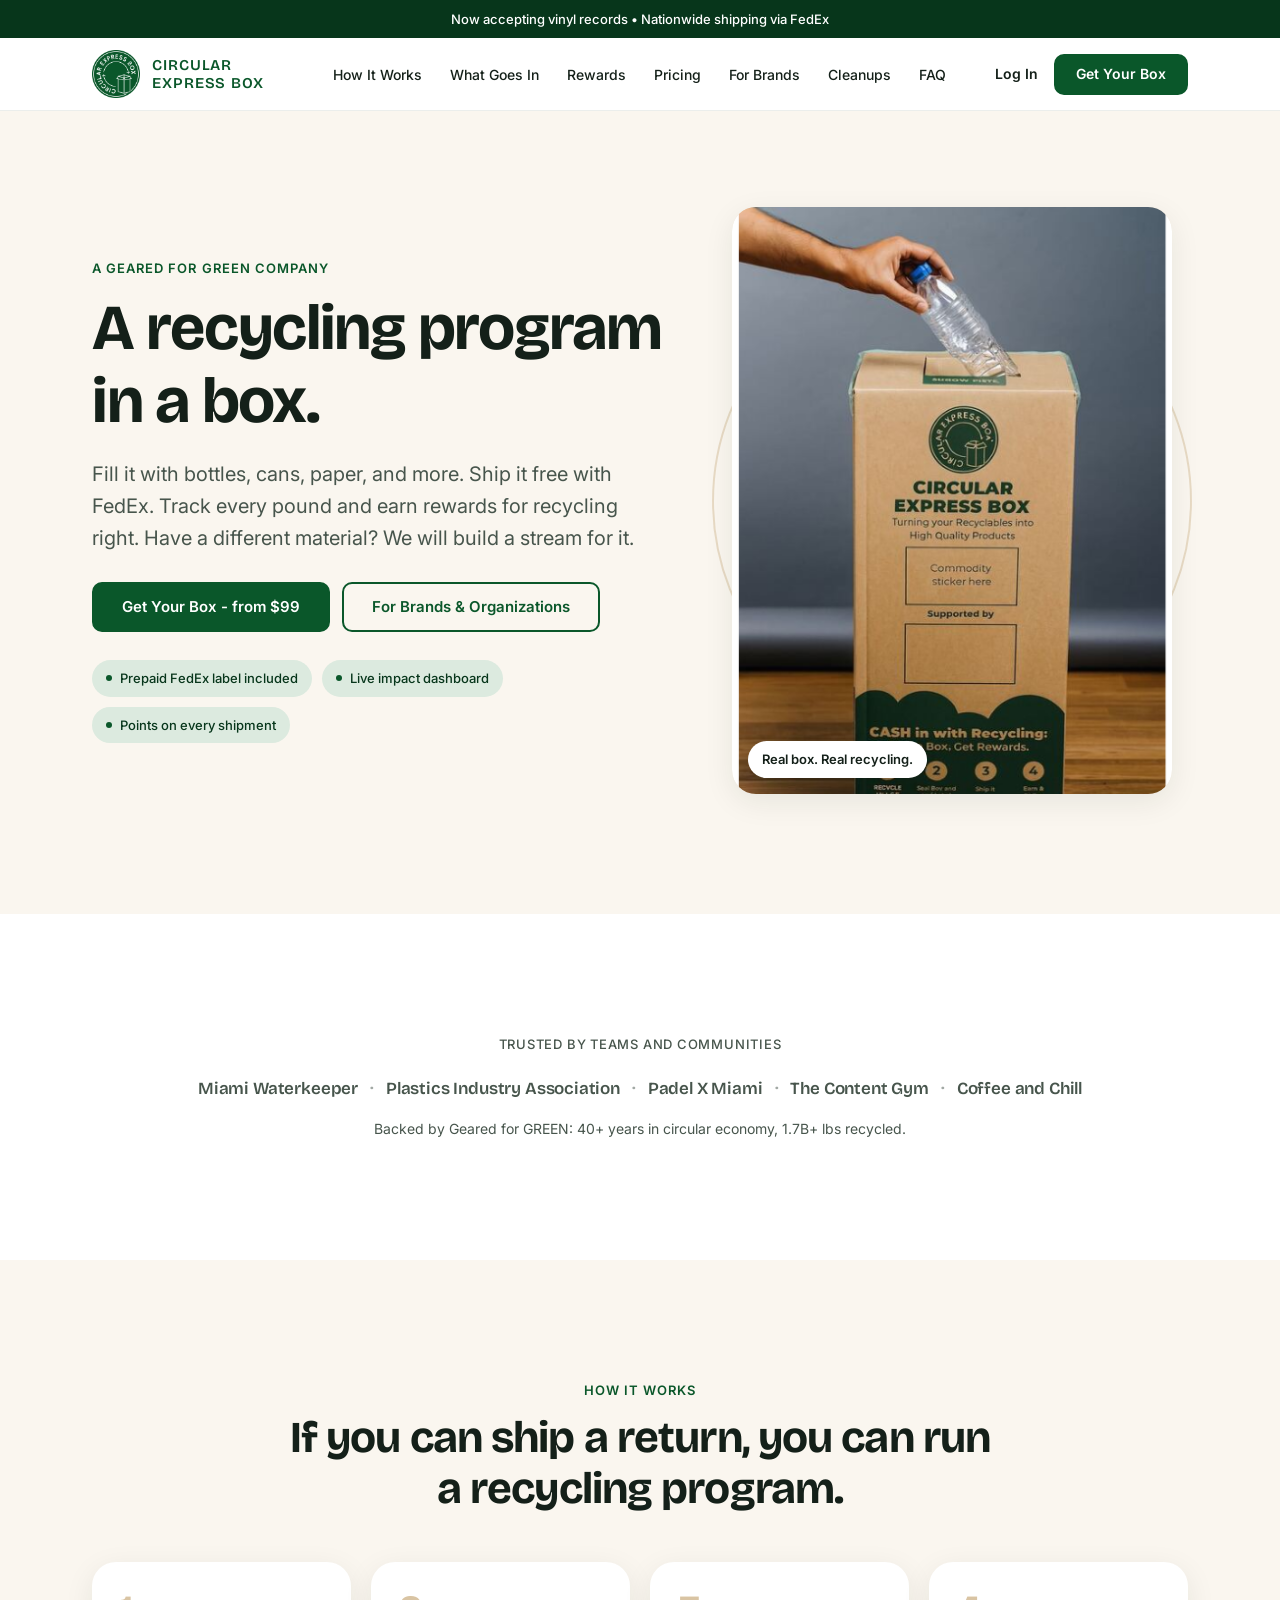
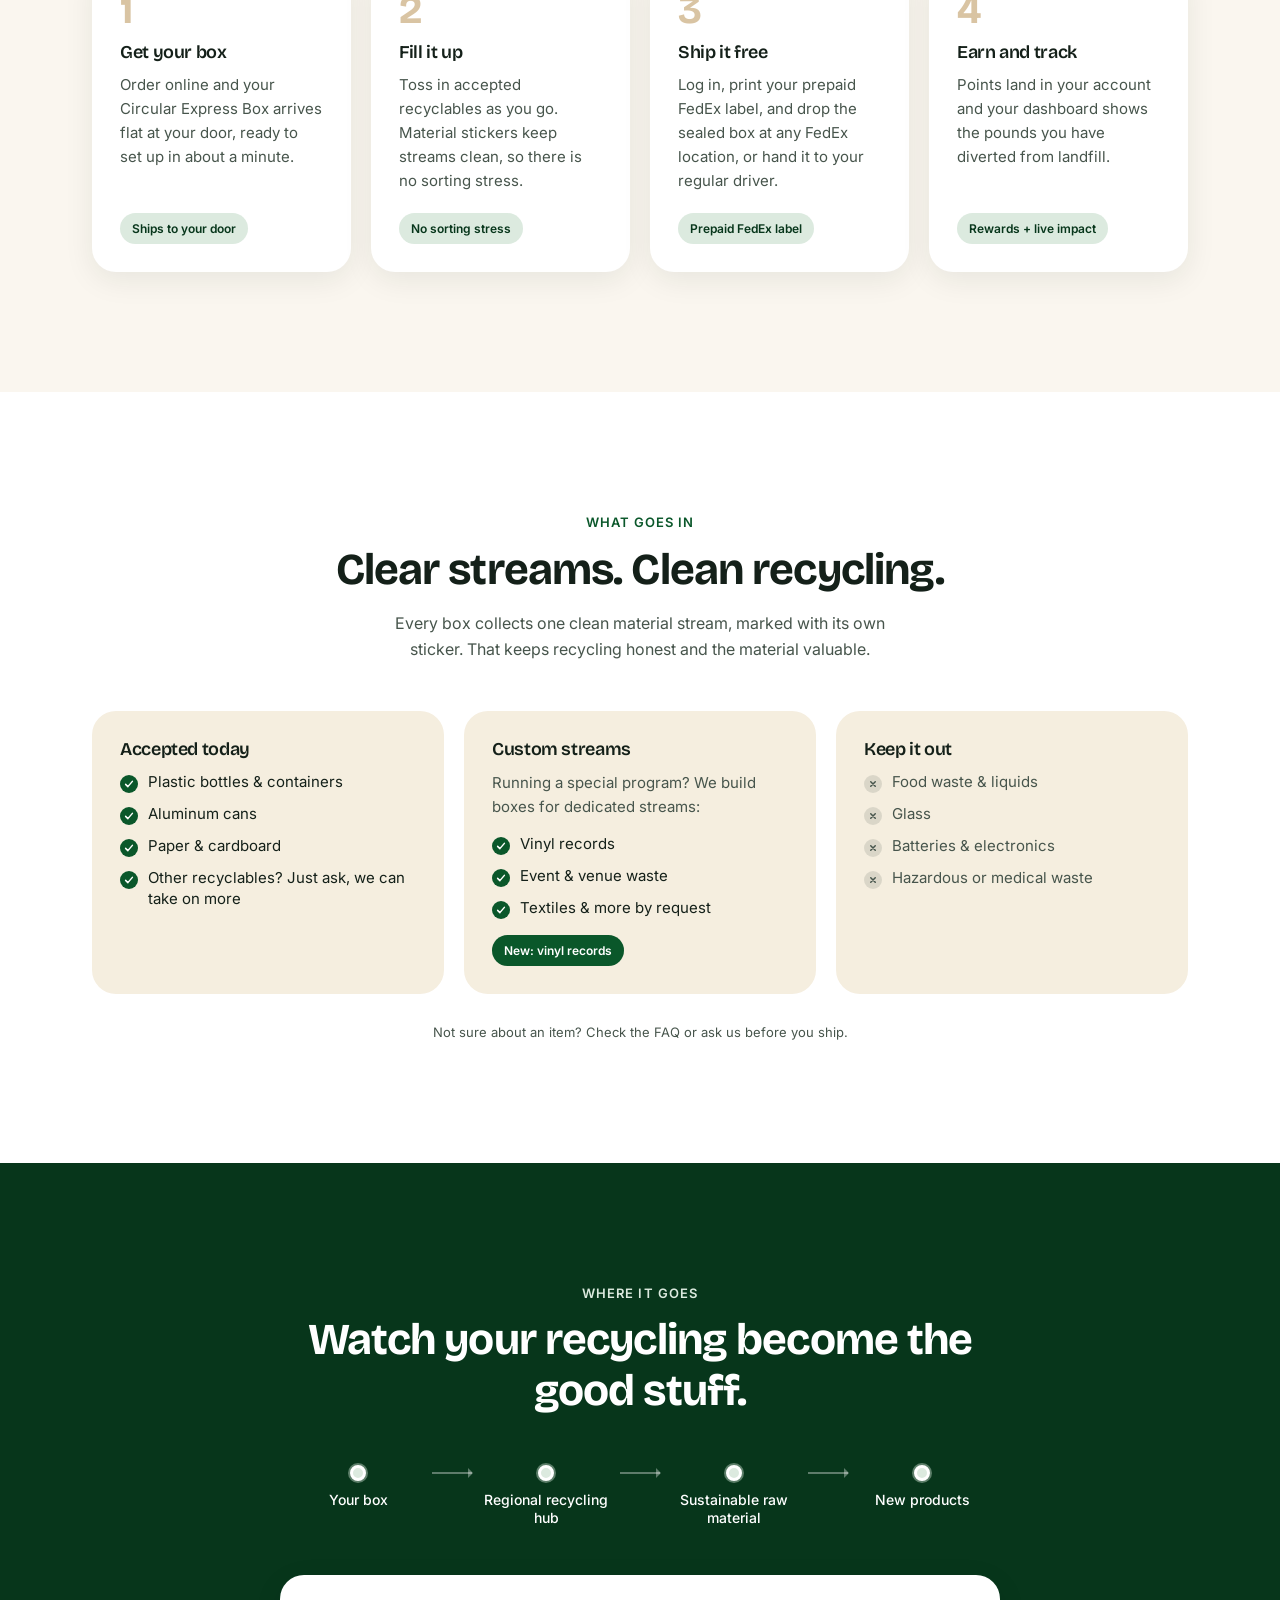
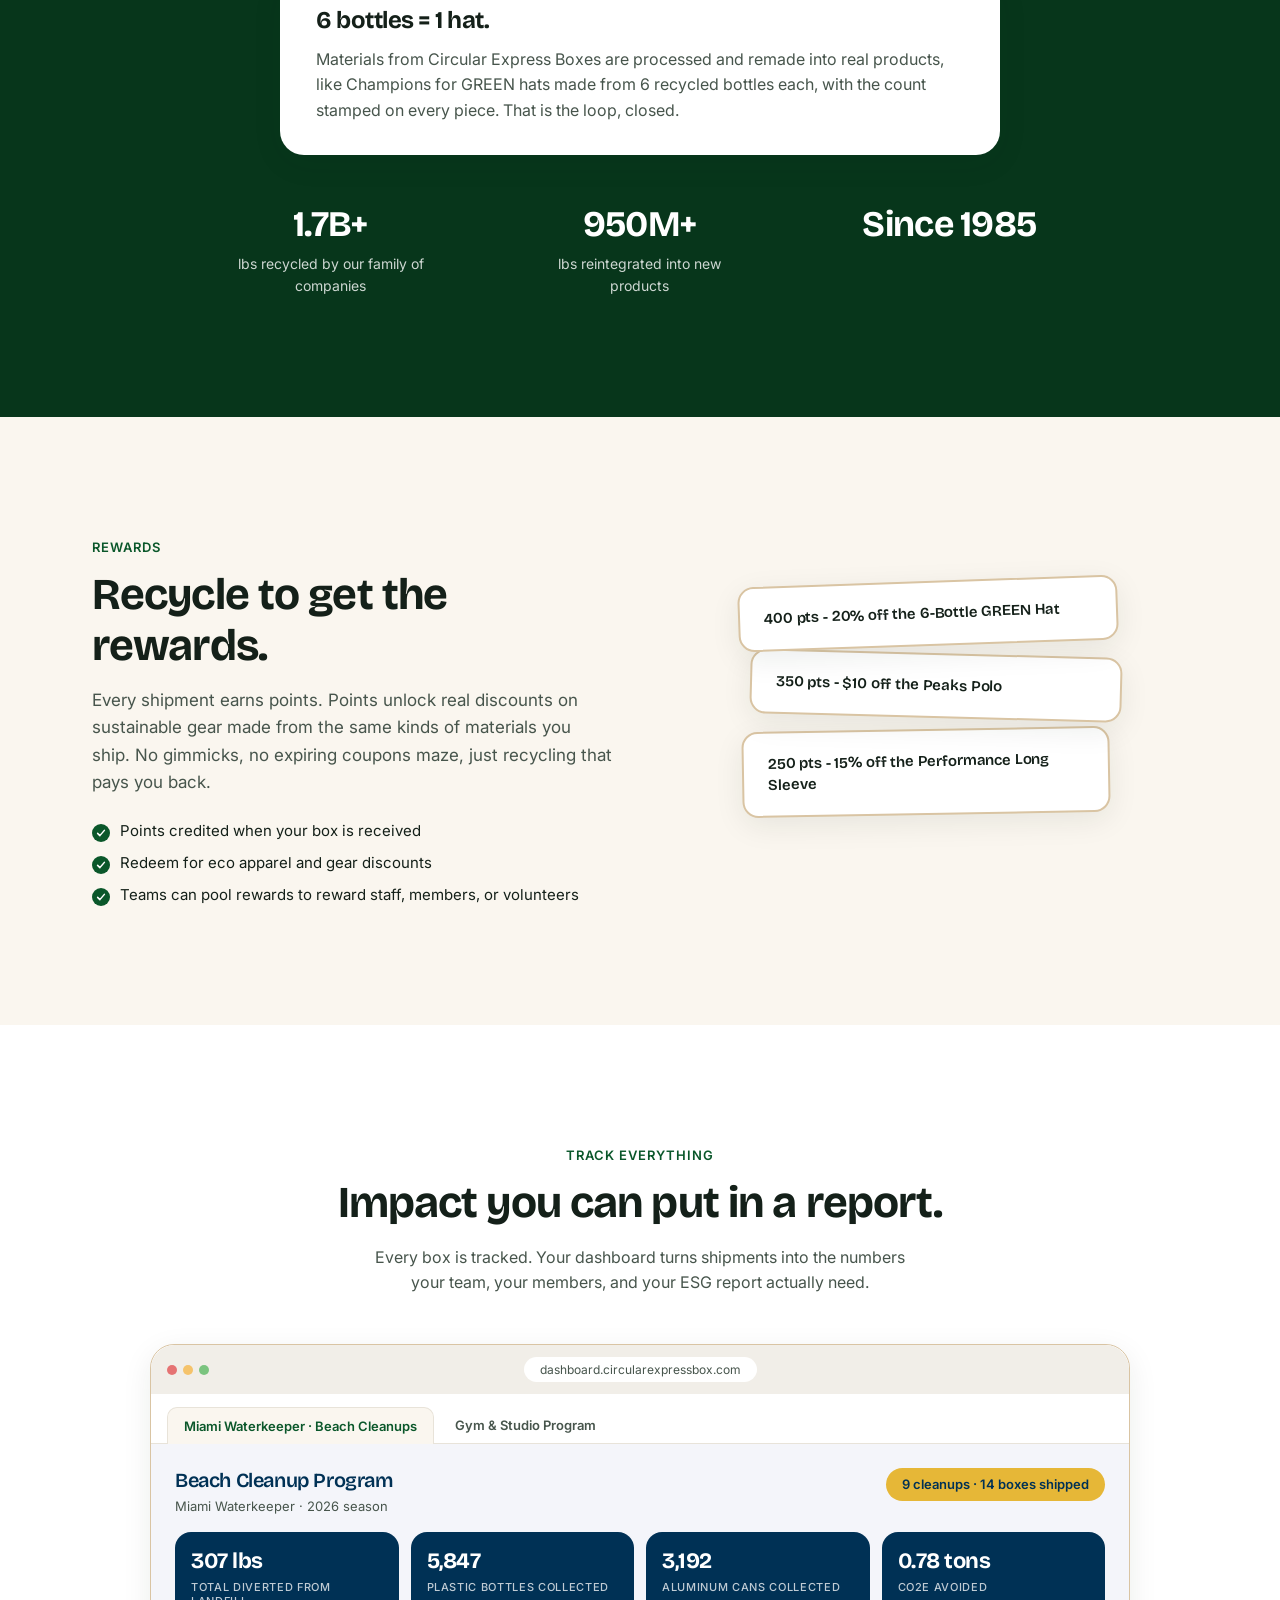
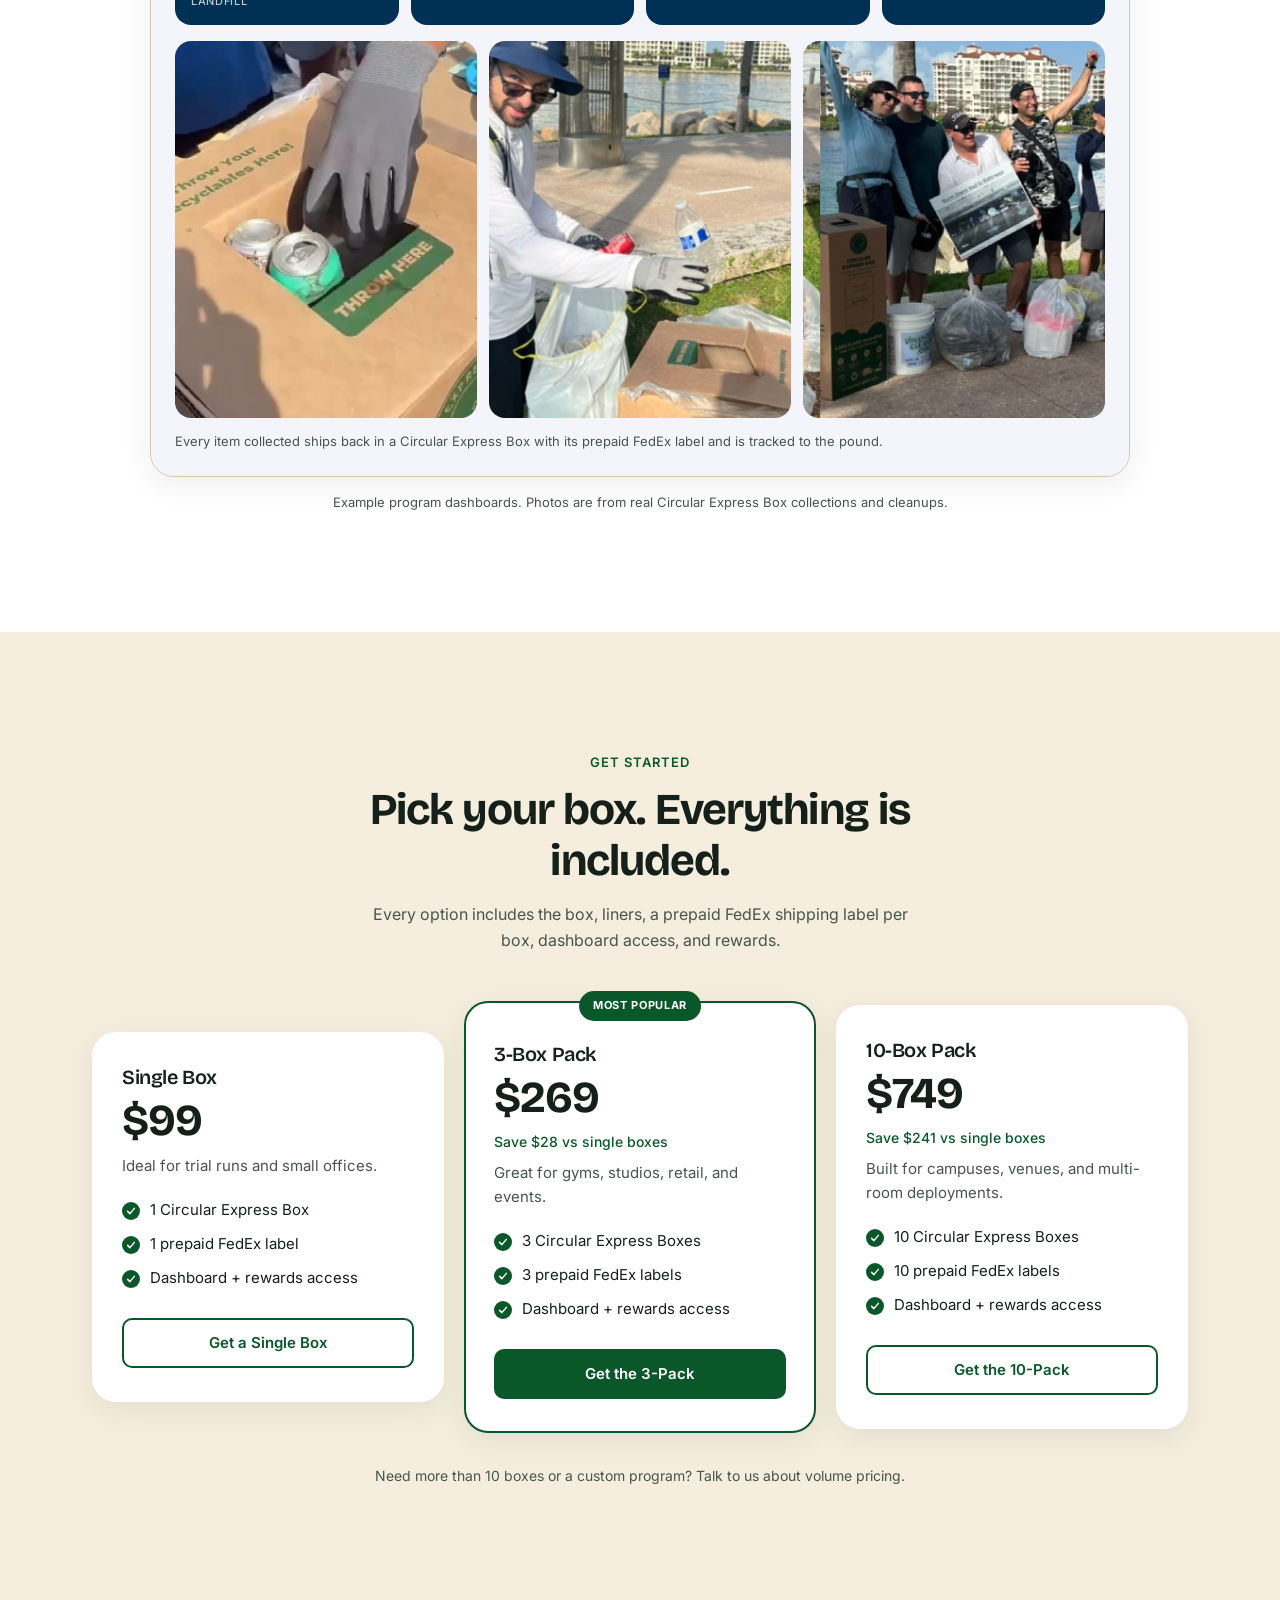
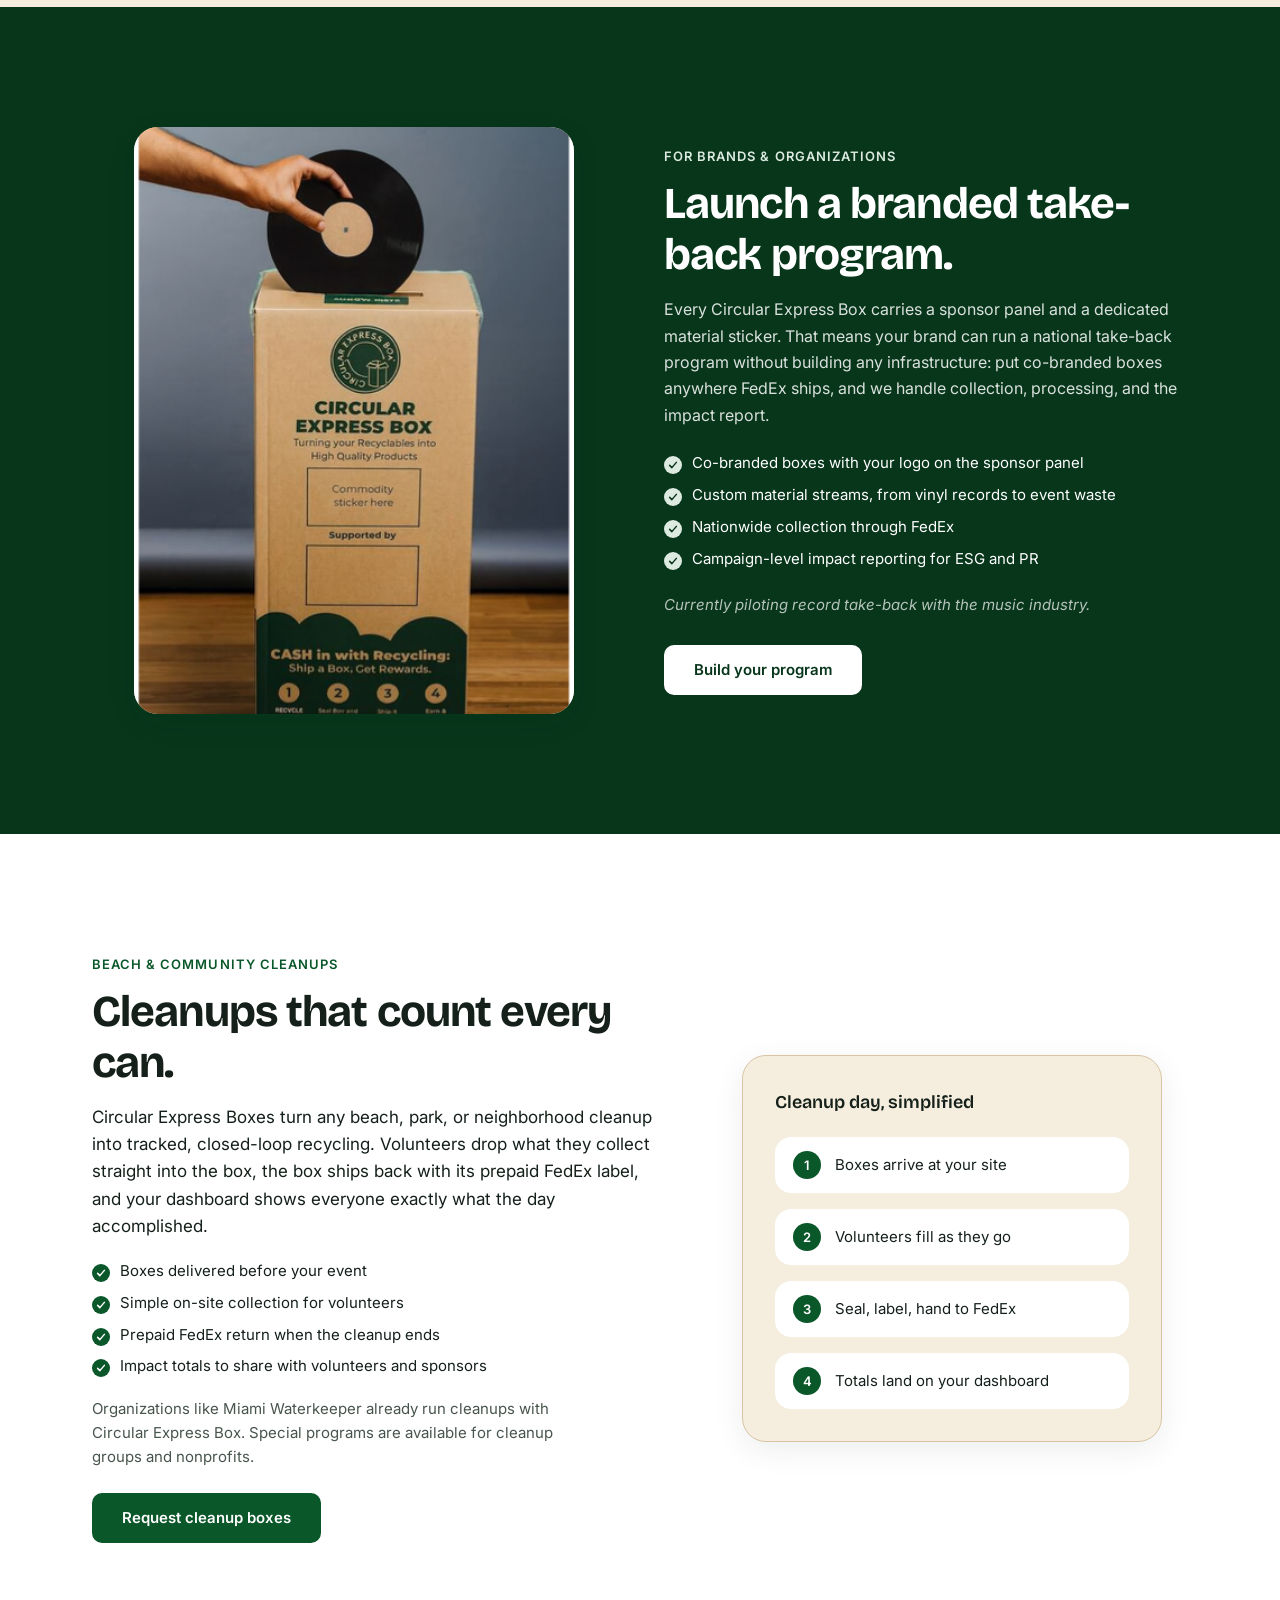
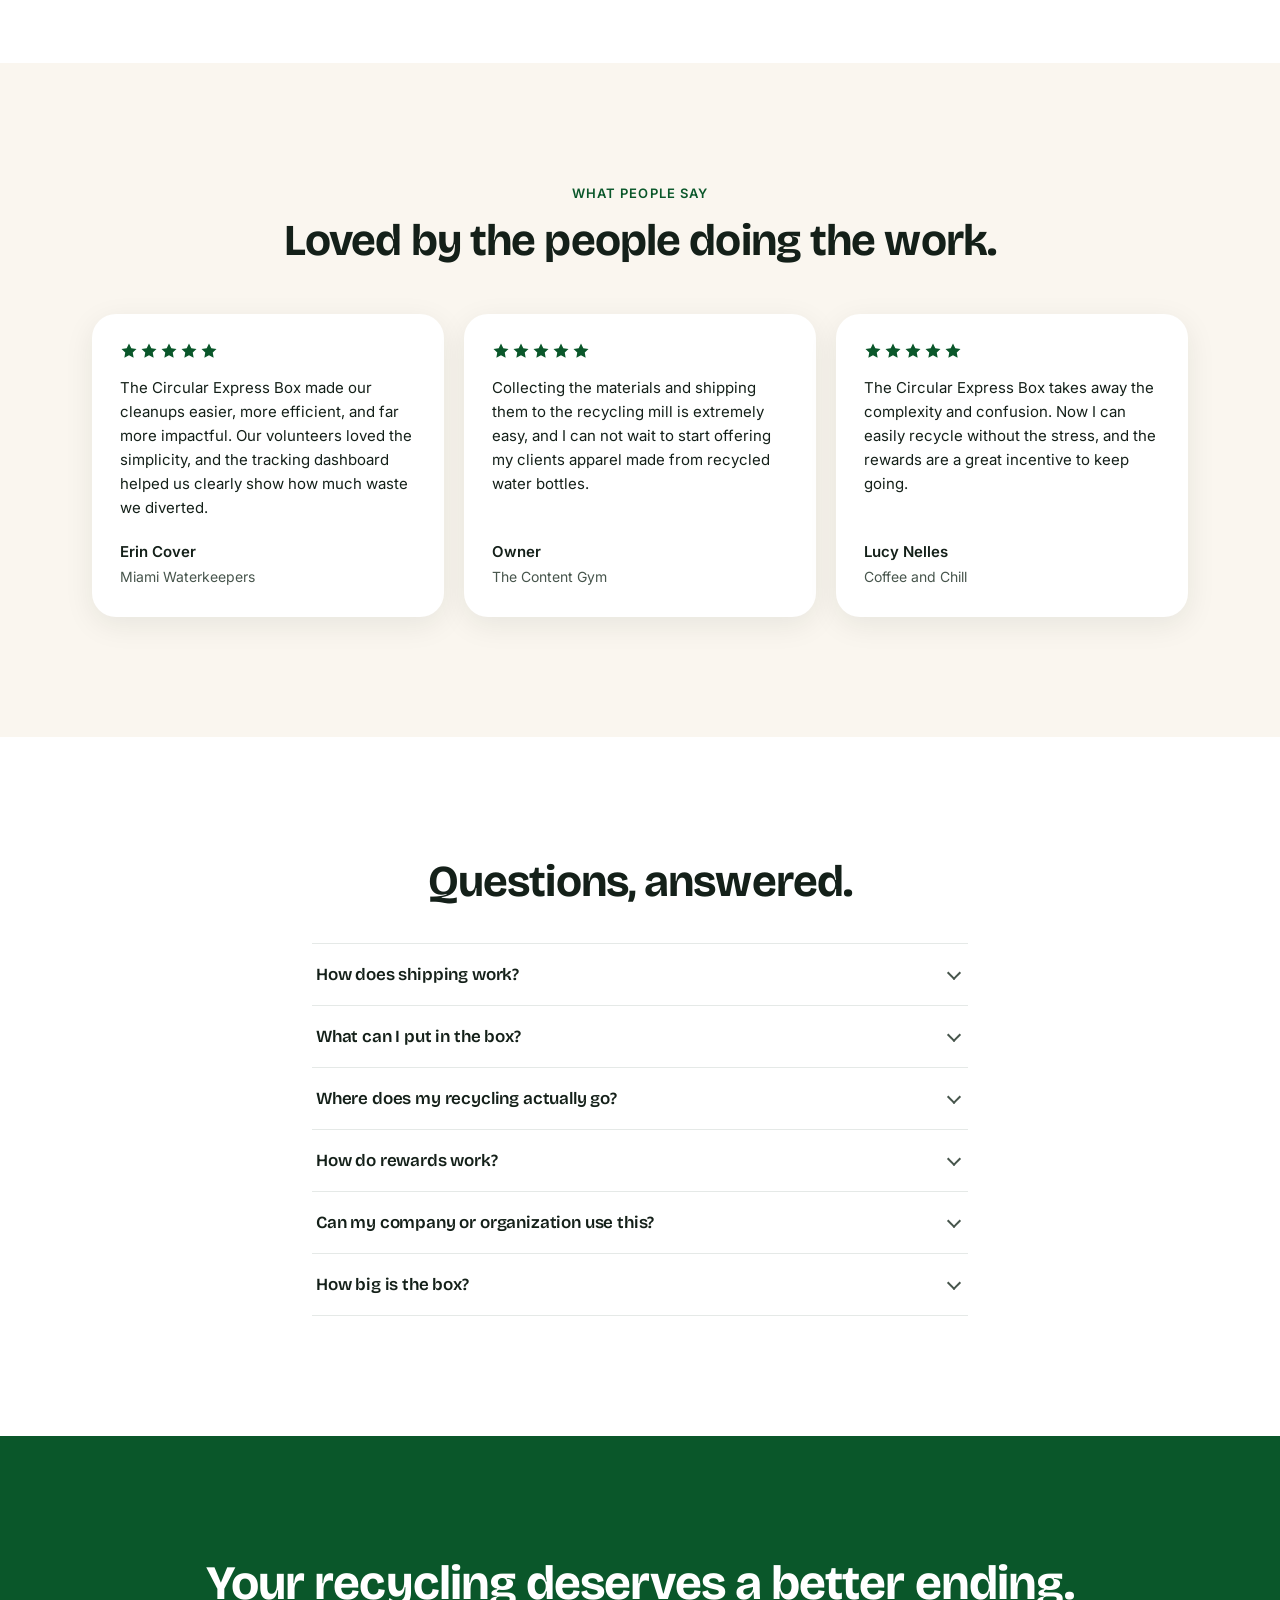
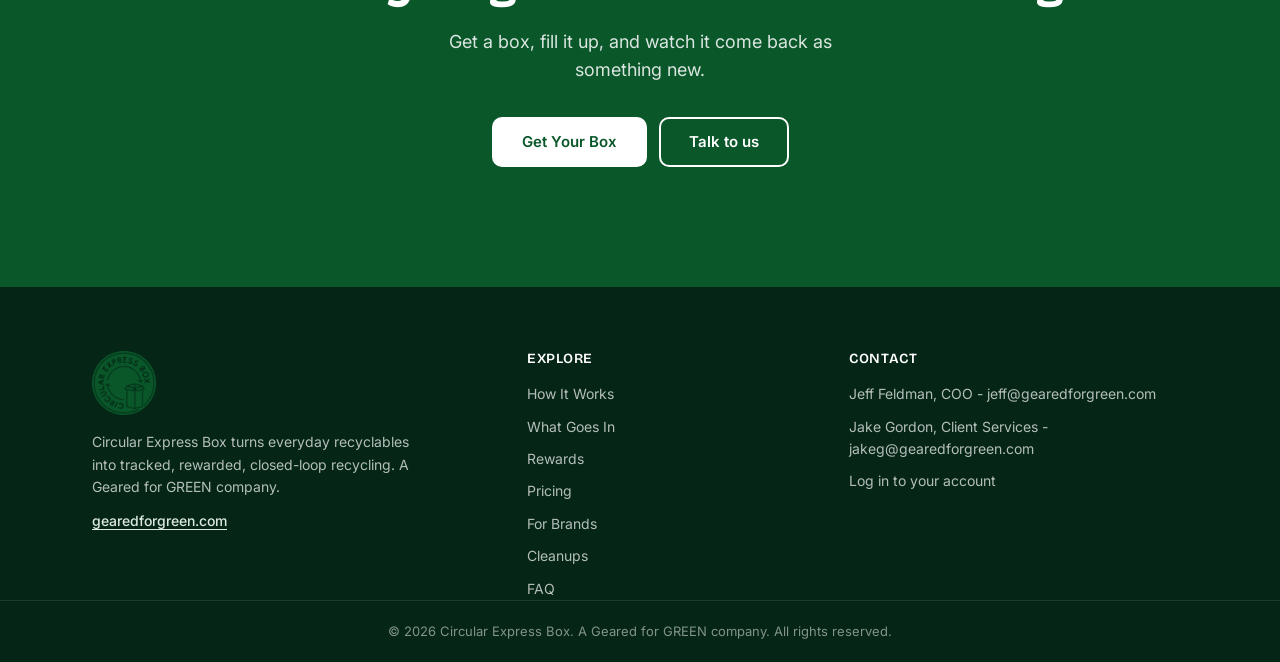
==== commit 8e12e517: "Persona dashboards: Miami Waterkeeper cleanups + gym program, real CEB photos, remove Informa/Tortug" ====
--- a/index.html
+++ b/index.html
@@ -271,7 +271,7 @@
         <header class="section-header reveal">
           <p class="eyebrow">TRACK EVERYTHING</p>
           <h2 id="dashboard-heading">Impact you can put in a report.</h2>
-          <p class="section-sub">Every box is tracked. These are real sustainability dashboards from our Geared for GREEN family of programs, and every Circular Express Box program receives the same tracking and reporting.</p>
+          <p class="section-sub">Every box is tracked. Your dashboard turns shipments into the numbers your team, your members, and your ESG report actually need.</p>
         </header>
         <div class="dash-window reveal">
           <div class="dash-chrome">
@@ -283,31 +283,105 @@
             <div class="dash-url">dashboard.circularexpressbox.com</div>
           </div>
           <div class="dash-tabs" role="tablist" aria-label="Example sustainability dashboards">
-            <button type="button" class="dash-tab is-active" id="dash-tab-tortuga" role="tab" aria-selected="true" aria-controls="dash-pane-tortuga">Tortuga Music Festival</button>
-            <button type="button" class="dash-tab" id="dash-tab-informa" role="tab" aria-selected="false" aria-controls="dash-pane-informa">Informa Markets</button>
-          </div>
-          <div class="dash-body dash-body-real" id="dash-pane-tortuga" role="tabpanel" aria-labelledby="dash-tab-tortuga">
-            <img
-              src="assets/dashboard-tortuga.png"
-              alt="Tortuga Music Festival 2026 full show recycling and sustainability report: 2,327 lbs of waste diverted from landfill across an event with 100,000+ attendees, with festival materials transformed into new products"
-              width="1600"
-              height="1200"
-              class="dash-real-img"
-              loading="lazy"
-            >
-          </div>
-          <div class="dash-body dash-body-real" id="dash-pane-informa" role="tabpanel" aria-labelledby="dash-tab-informa" hidden>
-            <img
-              src="assets/dashboard-informa.png"
-              alt="Informa Markets sustainability dashboard: 74,426 lbs of waste diverted from landfill, 107.35 tons of CO2 emissions reductions, 134,995 aluminum cans and 79,460 plastic bottles recycled across events with over 415,000 attendees"
-              width="1600"
-              height="1280"
-              class="dash-real-img"
-              loading="lazy"
-            >
-          </div>
-        </div>
-        <p class="dash-caption">Real reports produced by our team for Geared for GREEN family programs, shown as examples of the reporting every Circular Express Box program receives.</p>
+            <button type="button" class="dash-tab is-active" id="dash-tab-cleanup" role="tab" aria-selected="true" aria-controls="dash-pane-cleanup">Miami Waterkeeper · Beach Cleanups</button>
+            <button type="button" class="dash-tab" id="dash-tab-gym" role="tab" aria-selected="false" aria-controls="dash-pane-gym">Gym & Studio Program</button>
+          </div>
+          <div class="dash-body dash-pane-cleanup" id="dash-pane-cleanup" role="tabpanel" aria-labelledby="dash-tab-cleanup">
+            <div class="dash-persona-header">
+              <div>
+                <h3 class="dash-persona-title dash-persona-title-cleanup">Beach Cleanup Program</h3>
+                <p class="dash-persona-sub">Miami Waterkeeper · 2026 season</p>
+              </div>
+              <span class="dash-persona-pill dash-persona-pill-gold">9 cleanups · 14 boxes shipped</span>
+            </div>
+            <div class="dash-persona-kpis">
+              <div class="dash-persona-kpi dash-persona-kpi-navy">
+                <span class="dash-persona-kpi-value">307 lbs</span>
+                <span class="dash-persona-kpi-label">TOTAL DIVERTED FROM LANDFILL</span>
+              </div>
+              <div class="dash-persona-kpi dash-persona-kpi-navy">
+                <span class="dash-persona-kpi-value">5,847</span>
+                <span class="dash-persona-kpi-label">PLASTIC BOTTLES COLLECTED</span>
+              </div>
+              <div class="dash-persona-kpi dash-persona-kpi-navy">
+                <span class="dash-persona-kpi-value">3,192</span>
+                <span class="dash-persona-kpi-label">ALUMINUM CANS COLLECTED</span>
+              </div>
+              <div class="dash-persona-kpi dash-persona-kpi-navy">
+                <span class="dash-persona-kpi-value">0.78 tons</span>
+                <span class="dash-persona-kpi-label">CO2e AVOIDED</span>
+              </div>
+            </div>
+            <div class="dash-photo-strip">
+              <img
+                src="assets/cleanup-can-drop.jpg"
+                alt="Volunteer dropping aluminum cans into a Circular Express Box at a beach cleanup"
+                width="640"
+                height="800"
+                loading="lazy"
+              >
+              <img
+                src="assets/cleanup-volunteer.jpg"
+                alt="Cleanup volunteer collecting bottles and cans next to a Circular Express Box on the Miami waterfront"
+                width="640"
+                height="800"
+                loading="lazy"
+              >
+              <img
+                src="assets/cleanup-group.jpg"
+                alt="Volunteer group with filled bags and a Circular Express Box after a shoreline cleanup"
+                width="640"
+                height="800"
+                loading="lazy"
+              >
+            </div>
+            <p class="dash-persona-foot dash-persona-foot-cleanup">Every item collected ships back in a Circular Express Box with its prepaid FedEx label and is tracked to the pound.</p>
+          </div>
+          <div class="dash-body dash-pane-gym" id="dash-pane-gym" role="tabpanel" aria-labelledby="dash-tab-gym" hidden>
+            <div class="dash-persona-header">
+              <div>
+                <h3 class="dash-persona-title dash-persona-title-gym">Facility Recycling Program</h3>
+                <p class="dash-persona-sub">South Florida fitness studio · Jan to Jun 2026</p>
+              </div>
+              <span class="dash-persona-pill dash-persona-pill-green">6 boxes shipped</span>
+            </div>
+            <div class="dash-persona-kpis">
+              <div class="dash-persona-kpi dash-persona-kpi-green">
+                <span class="dash-persona-kpi-value">118 lbs</span>
+                <span class="dash-persona-kpi-label">TOTAL DIVERTED FROM LANDFILL</span>
+              </div>
+              <div class="dash-persona-kpi dash-persona-kpi-green">
+                <span class="dash-persona-kpi-value">2,418</span>
+                <span class="dash-persona-kpi-label">PLASTIC BOTTLES</span>
+              </div>
+              <div class="dash-persona-kpi dash-persona-kpi-green">
+                <span class="dash-persona-kpi-value">1,034</span>
+                <span class="dash-persona-kpi-label">ALUMINUM CANS</span>
+              </div>
+              <div class="dash-persona-kpi dash-persona-kpi-green">
+                <span class="dash-persona-kpi-value">0.3 tons</span>
+                <span class="dash-persona-kpi-label">CO2e AVOIDED</span>
+              </div>
+            </div>
+            <div class="dash-gym-row">
+              <img
+                src="assets/photo-bottle-drop.png"
+                alt="Dropping a plastic bottle into a Circular Express Box"
+                width="640"
+                height="800"
+                class="dash-gym-photo"
+                loading="lazy"
+              >
+              <div class="dash-gym-rewards">
+                <p class="dash-gym-rewards-label">REWARDS EARNED</p>
+                <p class="dash-gym-rewards-points">1,180 points this period</p>
+                <p class="dash-gym-rewards-body">Redeemed by staff for team gear made from recycled bottles.</p>
+              </div>
+            </div>
+            <p class="dash-persona-foot">Members see the impact. Staff never leave the building. FedEx handles the rest.</p>
+          </div>
+        </div>
+        <p class="dash-caption">Example program dashboards. Photos are from real Circular Express Box collections and cleanups.</p>
       </div>
     </section>
 
--- a/css/styles.css
+++ b/css/styles.css
@@ -1892,6 +1892,197 @@
   top: 1px;
 }
 
+/* Persona dashboard panes */
+.dash-pane-cleanup {
+  background: #F4F5FA;
+  padding: 24px;
+}
+
+.dash-pane-gym {
+  background: var(--cream);
+  padding: 24px;
+}
+
+.dash-persona-header {
+  display: flex;
+  align-items: flex-start;
+  justify-content: space-between;
+  flex-wrap: wrap;
+  gap: 12px;
+  margin-bottom: 16px;
+}
+
+.dash-persona-title {
+  font-family: var(--font-heading);
+  font-weight: 600;
+  font-size: 20px;
+  letter-spacing: -0.02em;
+  margin: 0;
+  line-height: 1.25;
+}
+
+.dash-persona-title-cleanup {
+  color: #003155;
+}
+
+.dash-persona-title-gym {
+  color: var(--green-950);
+}
+
+.dash-persona-sub {
+  font-size: 13px;
+  color: #47554C;
+  margin: 4px 0 0;
+  line-height: 1.4;
+}
+
+.dash-persona-pill {
+  display: inline-block;
+  font-size: 13px;
+  font-weight: 600;
+  border-radius: var(--radius-pill);
+  padding: 8px 16px;
+  line-height: 1.3;
+  white-space: nowrap;
+}
+
+.dash-persona-pill-gold {
+  background: #E6B737;
+  color: #003155;
+}
+
+.dash-persona-pill-green {
+  background: var(--green-100);
+  color: var(--green-900);
+}
+
+.dash-persona-kpis {
+  display: grid;
+  grid-template-columns: repeat(4, 1fr);
+  gap: 12px;
+}
+
+.dash-persona-kpi {
+  border-radius: var(--radius-md);
+  padding: 16px;
+  color: var(--white);
+  display: flex;
+  flex-direction: column;
+  gap: 6px;
+}
+
+.dash-persona-kpi-navy {
+  background: #003155;
+}
+
+.dash-persona-kpi-green {
+  background: var(--green-700);
+}
+
+.dash-persona-kpi-value {
+  font-family: var(--font-heading);
+  font-weight: 700;
+  font-size: 22px;
+  letter-spacing: -0.02em;
+  line-height: 1.2;
+}
+
+.dash-persona-kpi-label {
+  font-size: 11px;
+  font-weight: 500;
+  text-transform: uppercase;
+  letter-spacing: 0.06em;
+  color: rgba(255, 255, 255, 0.75);
+  line-height: 1.3;
+}
+
+.dash-photo-strip {
+  display: grid;
+  grid-template-columns: repeat(3, 1fr);
+  gap: 12px;
+  margin-top: 16px;
+}
+
+.dash-photo-strip img {
+  width: 100%;
+  height: 100%;
+  aspect-ratio: 4 / 5;
+  object-fit: cover;
+  border-radius: var(--radius-md);
+}
+
+.dash-persona-foot {
+  font-size: 13px;
+  color: var(--ink-soft);
+  margin-top: 14px;
+  line-height: 1.5;
+}
+
+.dash-persona-foot-cleanup {
+  color: #47554C;
+}
+
+.dash-gym-row {
+  display: grid;
+  grid-template-columns: 1fr 1fr;
+  gap: 12px;
+  margin-top: 16px;
+  align-items: stretch;
+}
+
+.dash-gym-photo {
+  width: 100%;
+  height: 100%;
+  aspect-ratio: 4 / 5;
+  object-fit: cover;
+  border-radius: var(--radius-md);
+}
+
+.dash-gym-rewards {
+  background: #F5EEDF;
+  border-radius: var(--radius-md);
+  padding: 20px;
+  display: flex;
+  flex-direction: column;
+  justify-content: center;
+}
+
+.dash-gym-rewards-label {
+  font-size: 11px;
+  font-weight: 600;
+  text-transform: uppercase;
+  letter-spacing: 0.06em;
+  color: var(--green-700);
+  margin: 0 0 8px;
+}
+
+.dash-gym-rewards-points {
+  font-family: var(--font-heading);
+  font-weight: 700;
+  font-size: 22px;
+  letter-spacing: -0.02em;
+  color: var(--ink);
+  margin: 0 0 8px;
+  line-height: 1.25;
+}
+
+.dash-gym-rewards-body {
+  font-size: 14px;
+  color: var(--ink-soft);
+  margin: 0;
+  line-height: 1.5;
+}
+
+@media (max-width: 640px) {
+  .dash-persona-kpis {
+    grid-template-columns: 1fr 1fr;
+  }
+
+  .dash-gym-row {
+    grid-template-columns: 1fr;
+  }
+}
+
 /* Beach cleanups */
 #cleanups {
   scroll-margin-top: calc(var(--header-h) + 48px);
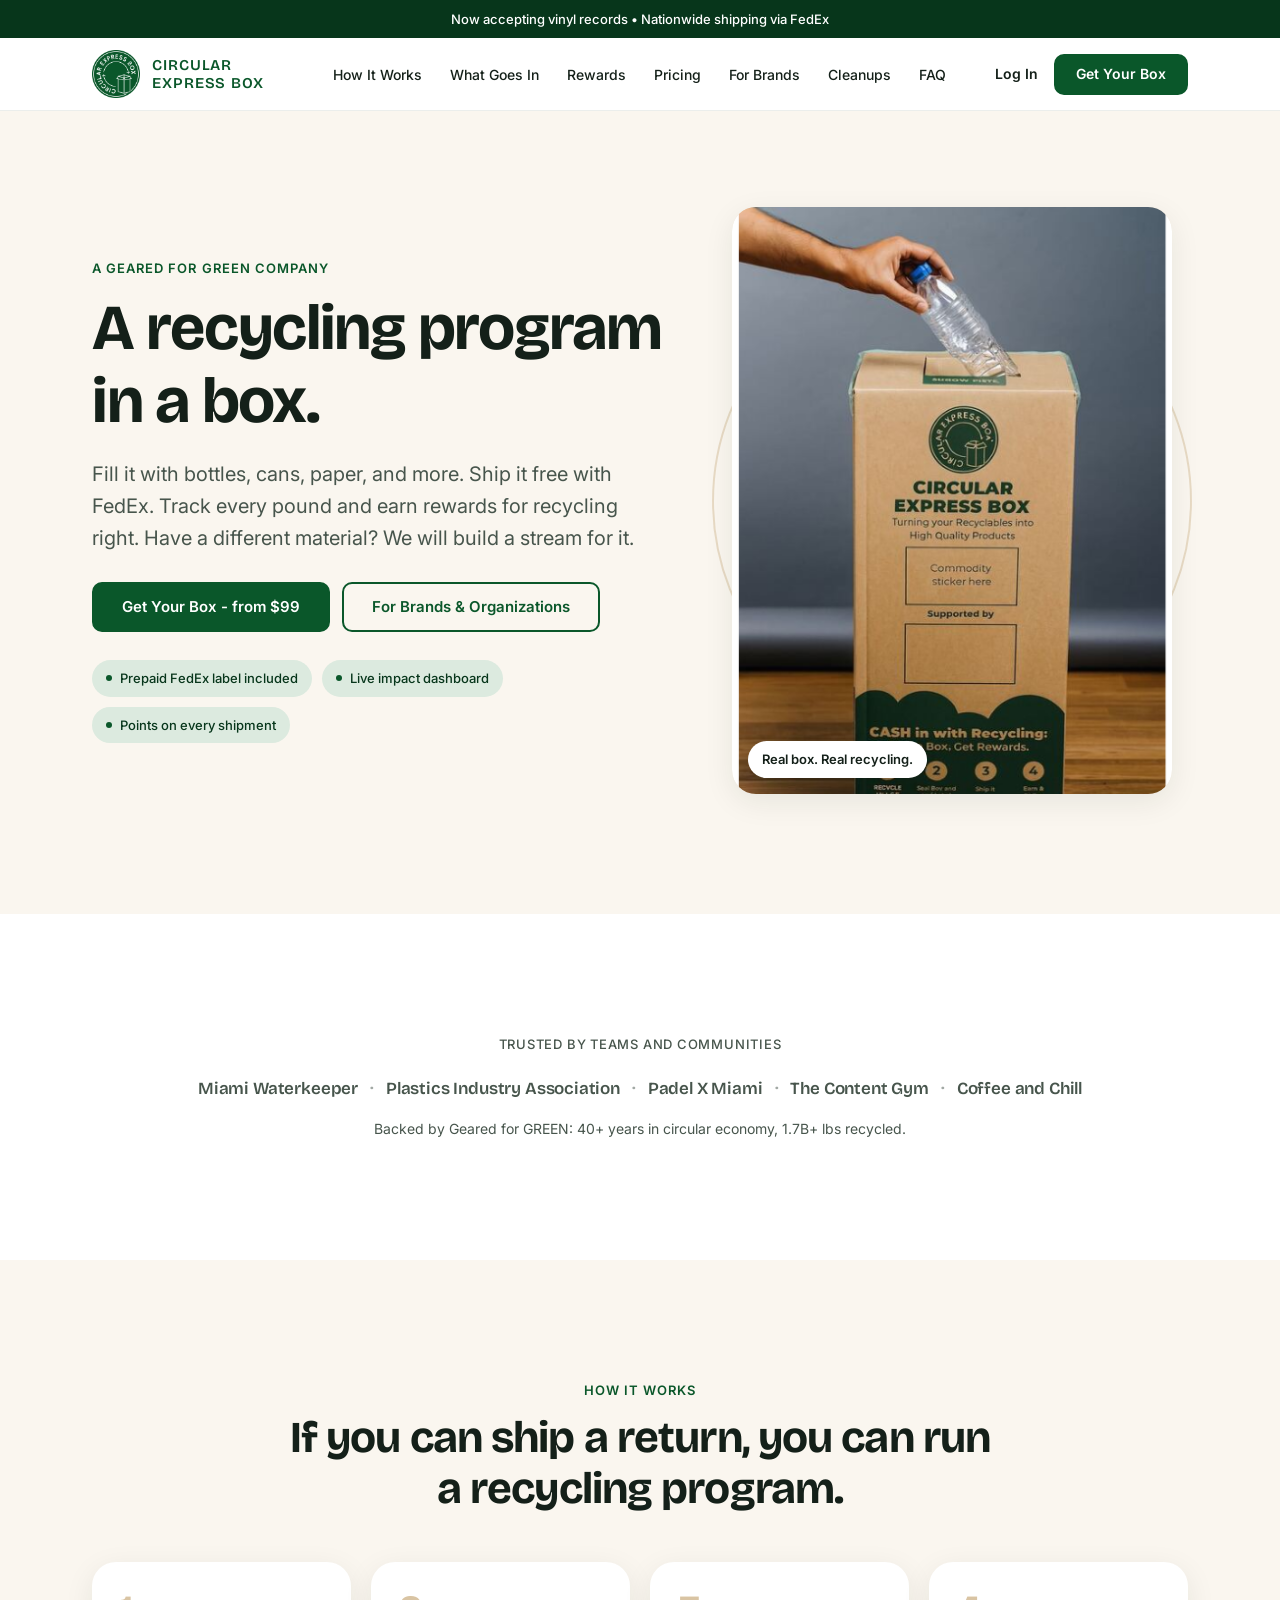
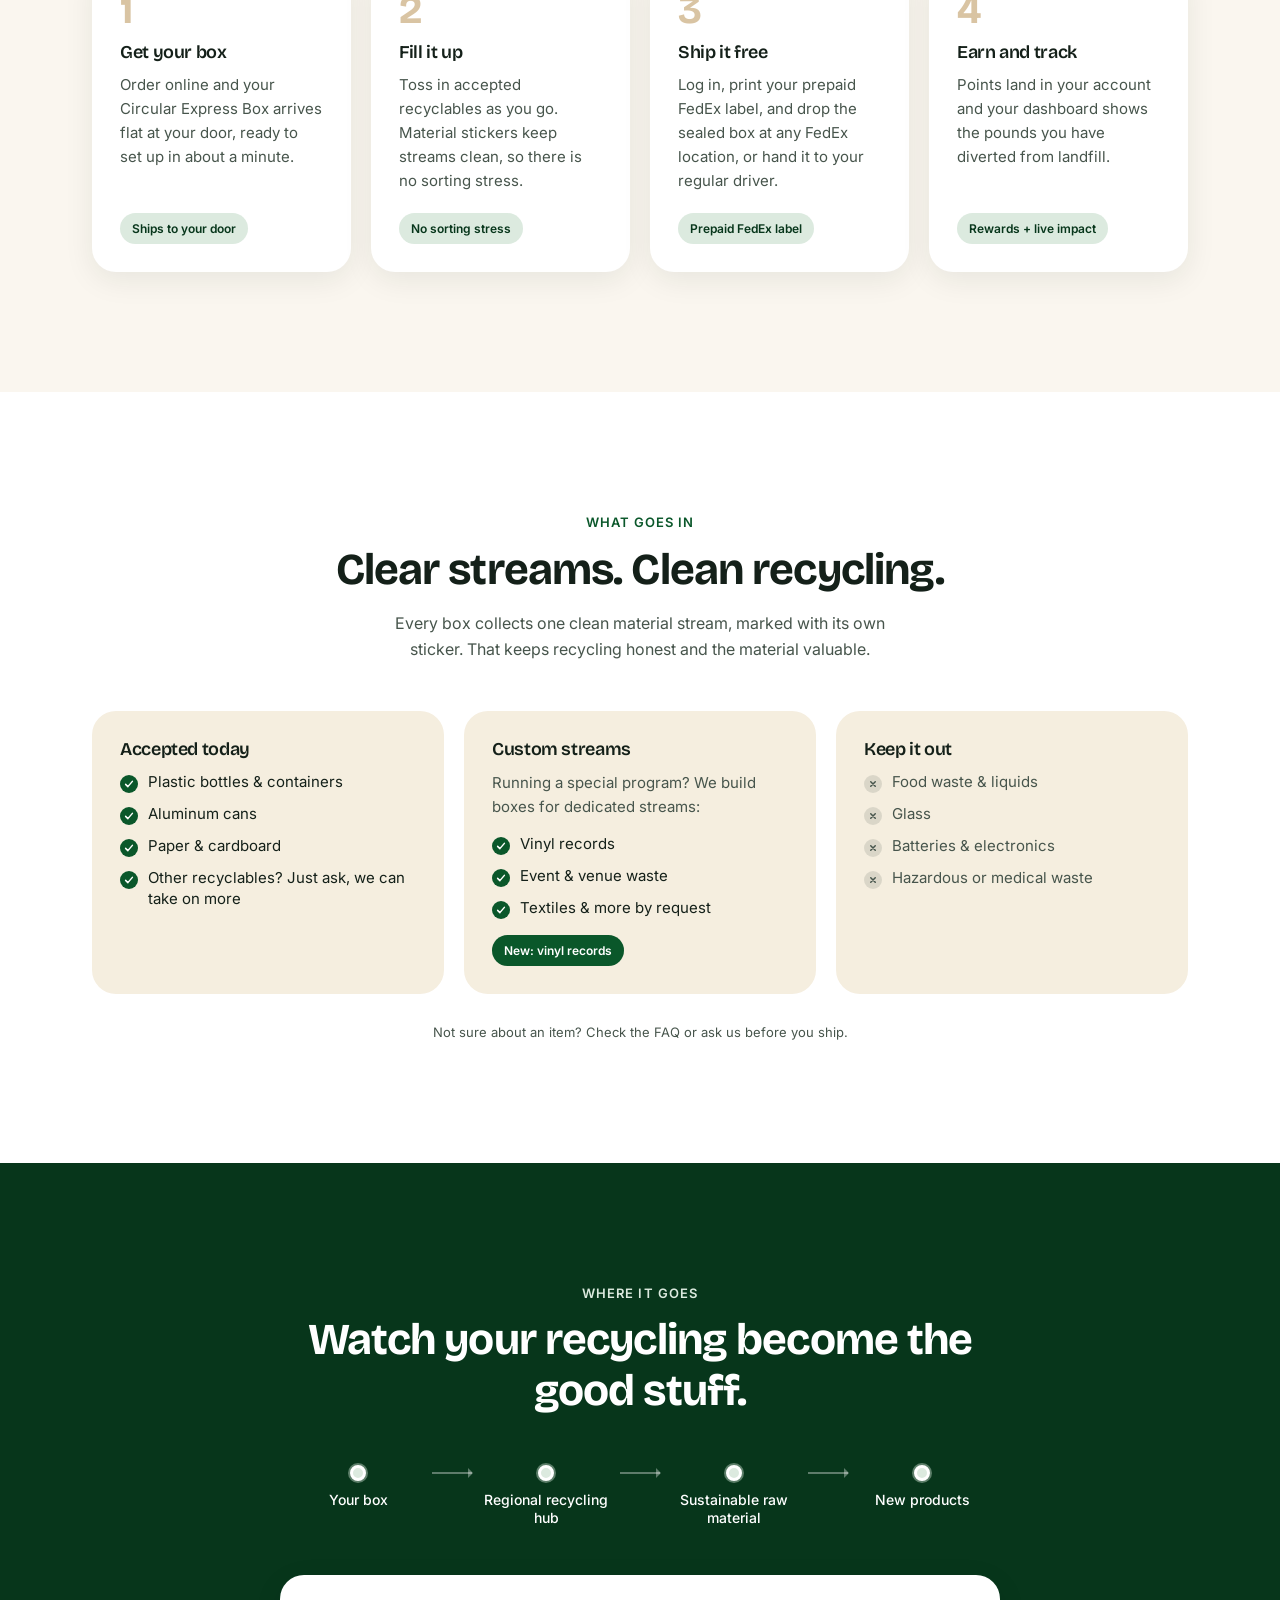
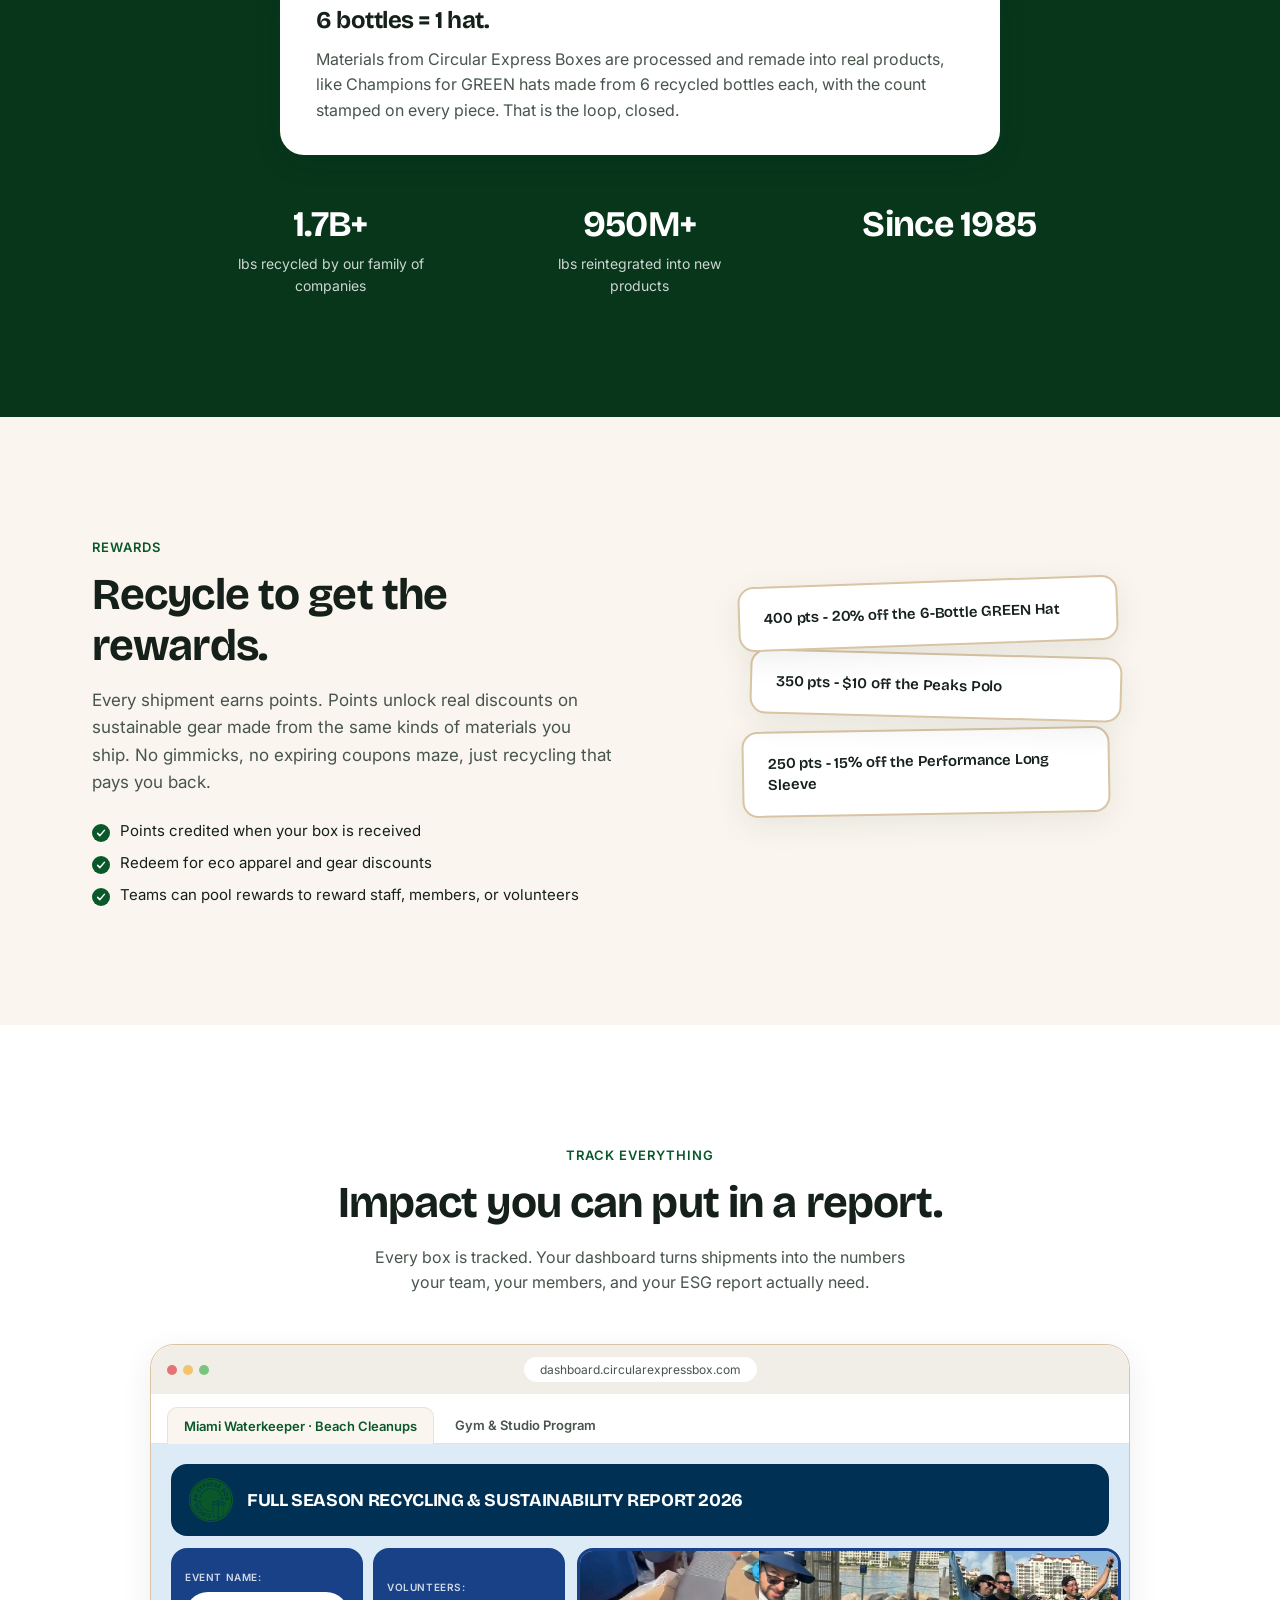
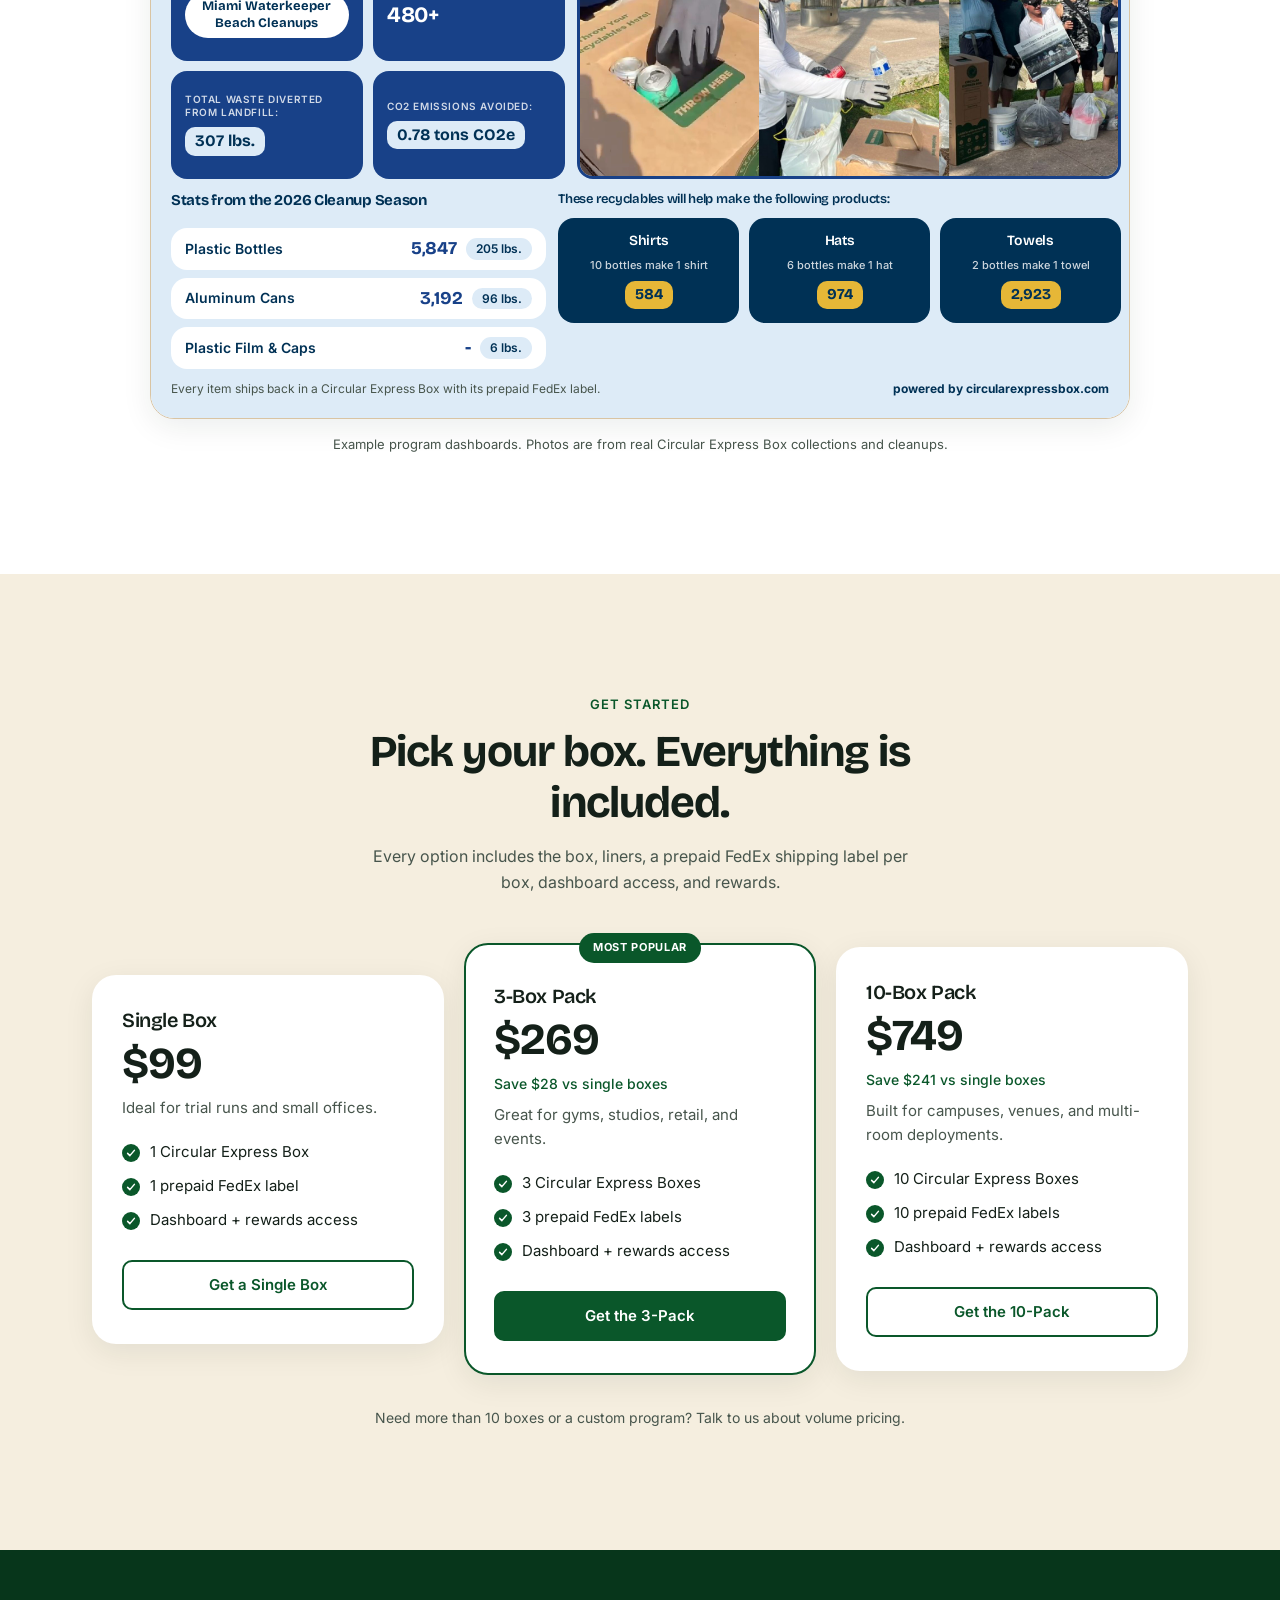
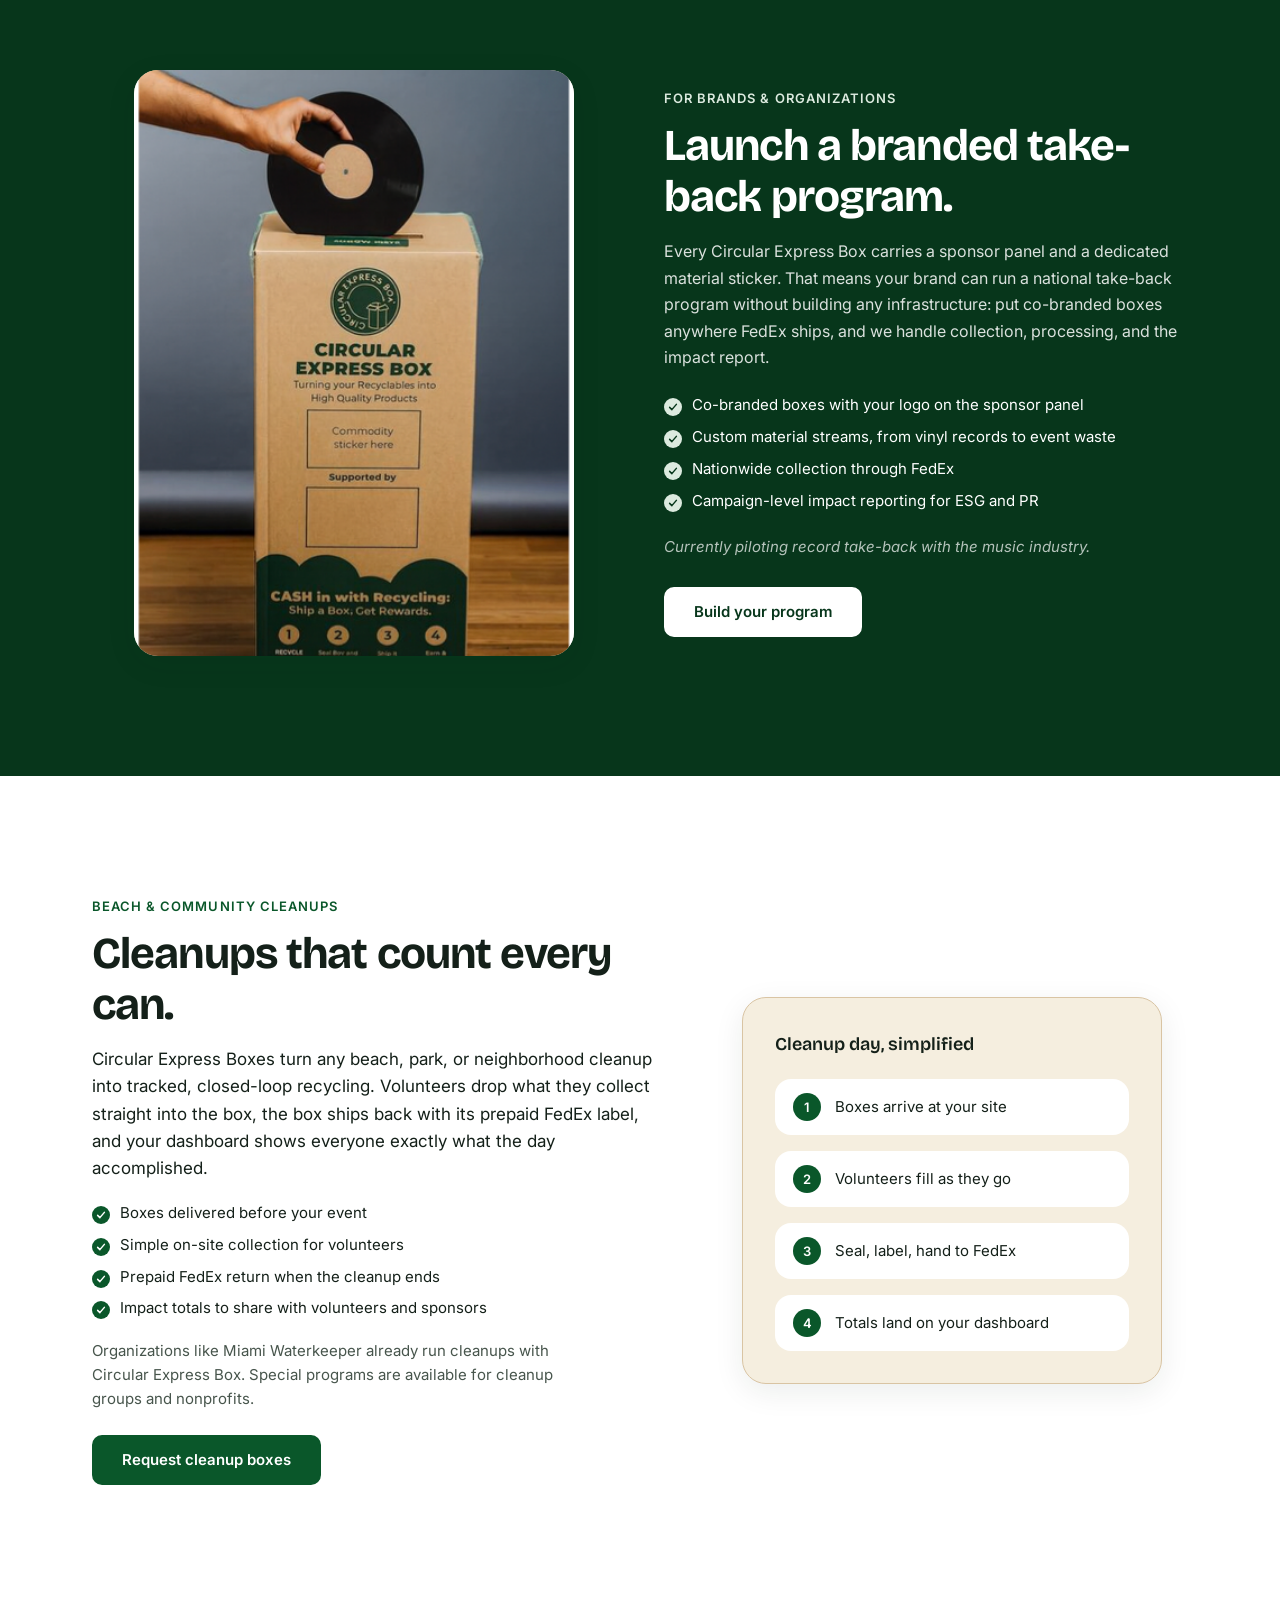
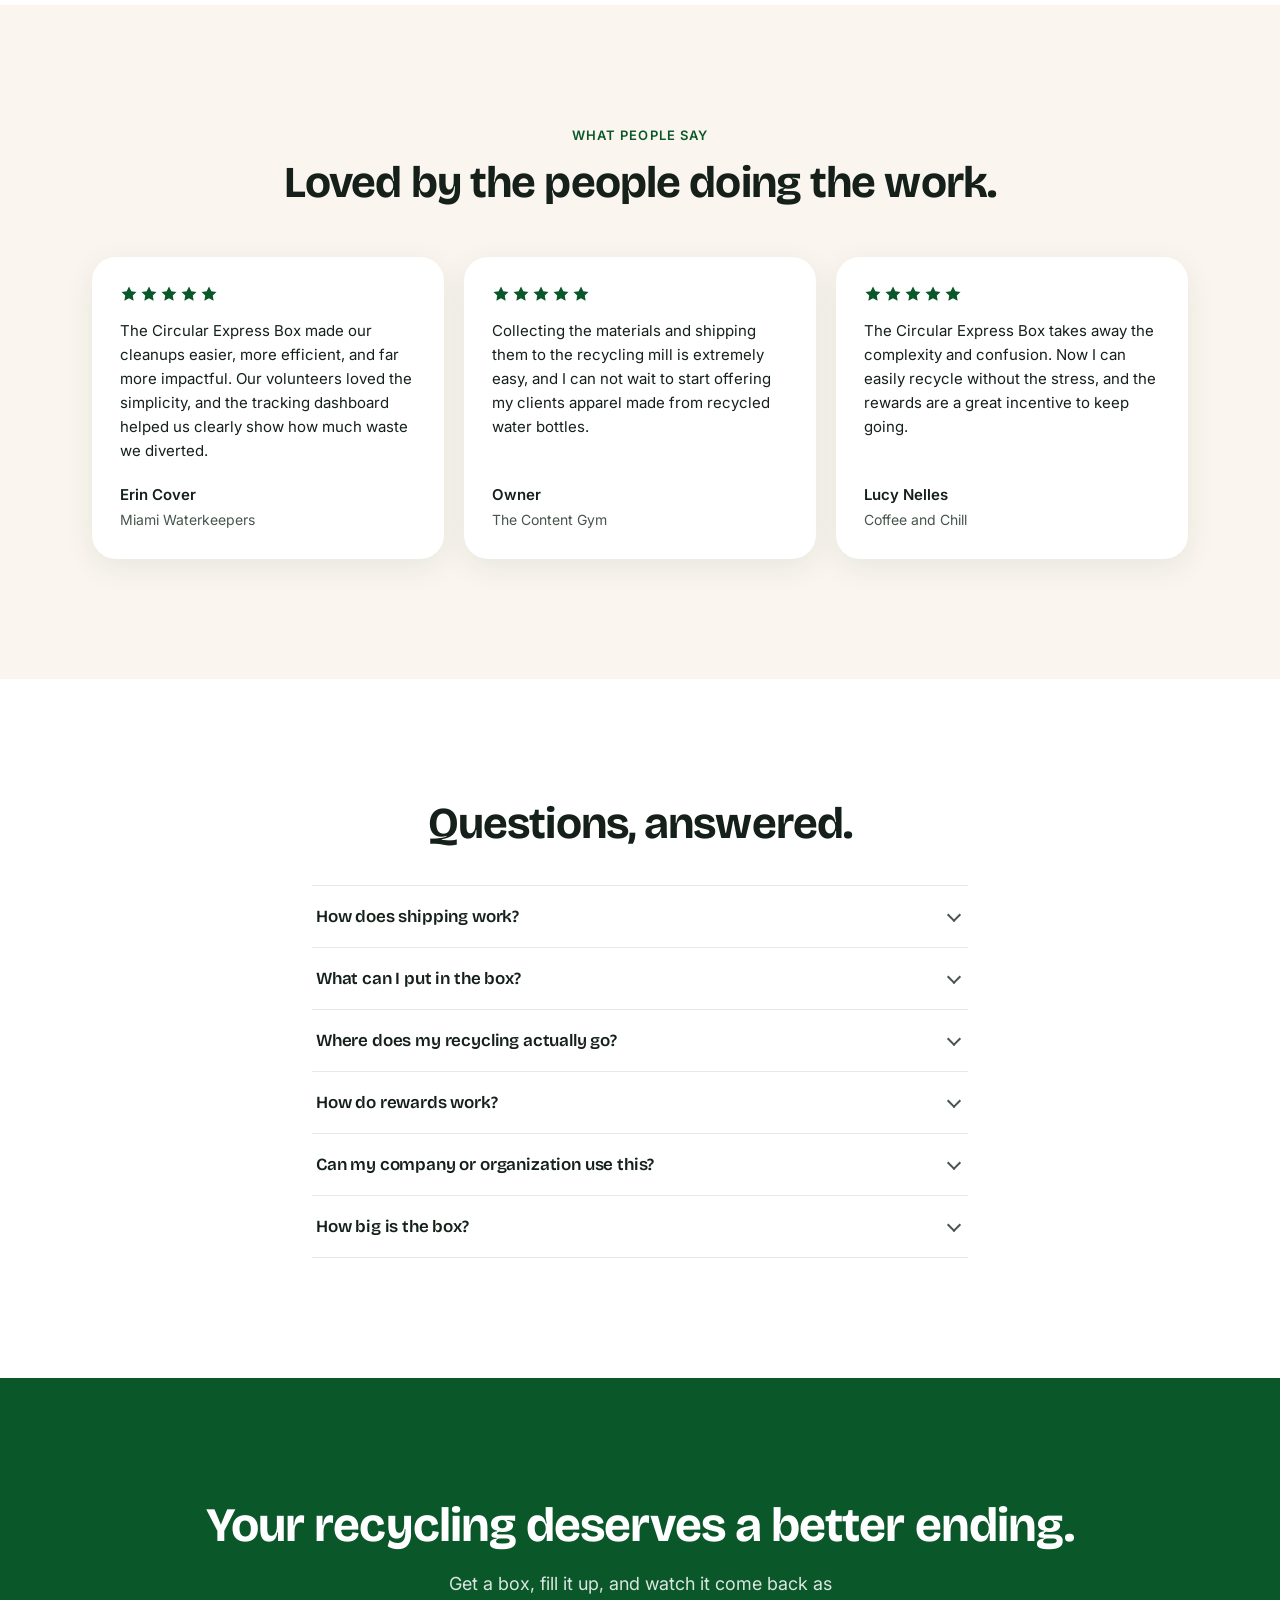
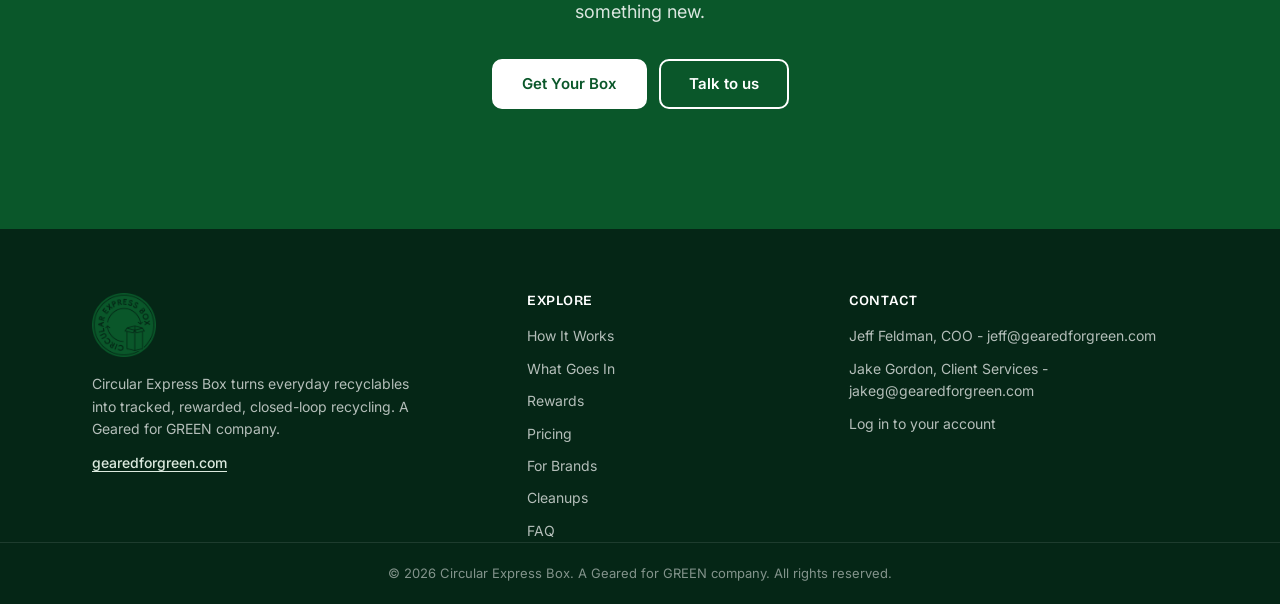
==== commit 1ecb201f: "Pane 1 rebuilt as full report infographic (Tortuga template style, Waterkeeper persona, CEB photos)" ====
--- a/index.html
+++ b/index.html
@@ -287,55 +287,106 @@
             <button type="button" class="dash-tab" id="dash-tab-gym" role="tab" aria-selected="false" aria-controls="dash-pane-gym">Gym & Studio Program</button>
           </div>
           <div class="dash-body dash-pane-cleanup" id="dash-pane-cleanup" role="tabpanel" aria-labelledby="dash-tab-cleanup">
-            <div class="dash-persona-header">
-              <div>
-                <h3 class="dash-persona-title dash-persona-title-cleanup">Beach Cleanup Program</h3>
-                <p class="dash-persona-sub">Miami Waterkeeper · 2026 season</p>
-              </div>
-              <span class="dash-persona-pill dash-persona-pill-gold">9 cleanups · 14 boxes shipped</span>
-            </div>
-            <div class="dash-persona-kpis">
-              <div class="dash-persona-kpi dash-persona-kpi-navy">
-                <span class="dash-persona-kpi-value">307 lbs</span>
-                <span class="dash-persona-kpi-label">TOTAL DIVERTED FROM LANDFILL</span>
-              </div>
-              <div class="dash-persona-kpi dash-persona-kpi-navy">
-                <span class="dash-persona-kpi-value">5,847</span>
-                <span class="dash-persona-kpi-label">PLASTIC BOTTLES COLLECTED</span>
-              </div>
-              <div class="dash-persona-kpi dash-persona-kpi-navy">
-                <span class="dash-persona-kpi-value">3,192</span>
-                <span class="dash-persona-kpi-label">ALUMINUM CANS COLLECTED</span>
-              </div>
-              <div class="dash-persona-kpi dash-persona-kpi-navy">
-                <span class="dash-persona-kpi-value">0.78 tons</span>
-                <span class="dash-persona-kpi-label">CO2e AVOIDED</span>
-              </div>
-            </div>
-            <div class="dash-photo-strip">
+            <div class="dash-report-header">
               <img
-                src="assets/cleanup-can-drop.jpg"
-                alt="Volunteer dropping aluminum cans into a Circular Express Box at a beach cleanup"
-                width="640"
-                height="800"
-                loading="lazy"
+                src="assets/ceb-logo.png"
+                alt="Circular Express Box logo"
+                width="44"
+                height="44"
+                class="dash-report-logo"
               >
-              <img
-                src="assets/cleanup-volunteer.jpg"
-                alt="Cleanup volunteer collecting bottles and cans next to a Circular Express Box on the Miami waterfront"
-                width="640"
-                height="800"
-                loading="lazy"
-              >
-              <img
-                src="assets/cleanup-group.jpg"
-                alt="Volunteer group with filled bags and a Circular Express Box after a shoreline cleanup"
-                width="640"
-                height="800"
-                loading="lazy"
-              >
-            </div>
-            <p class="dash-persona-foot dash-persona-foot-cleanup">Every item collected ships back in a Circular Express Box with its prepaid FedEx label and is tracked to the pound.</p>
+              <h3 class="dash-report-title">Full Season Recycling &amp; Sustainability Report 2026</h3>
+            </div>
+
+            <div class="dash-report-row-a">
+              <div class="dash-report-info-grid">
+                <div class="dash-report-info-card">
+                  <span class="dash-report-info-label">EVENT NAME:</span>
+                  <span class="dash-report-event-chip">Miami Waterkeeper Beach Cleanups</span>
+                </div>
+                <div class="dash-report-info-card">
+                  <span class="dash-report-info-label">VOLUNTEERS:</span>
+                  <span class="dash-report-info-value">480+</span>
+                </div>
+                <div class="dash-report-info-card">
+                  <span class="dash-report-info-label">TOTAL WASTE DIVERTED FROM LANDFILL:</span>
+                  <span class="dash-report-light-chip">307 lbs.</span>
+                </div>
+                <div class="dash-report-info-card">
+                  <span class="dash-report-info-label">CO2 EMISSIONS AVOIDED:</span>
+                  <span class="dash-report-light-chip">0.78 tons CO2e</span>
+                </div>
+              </div>
+              <div class="dash-report-photos">
+                <img
+                  src="assets/cleanup-can-drop.jpg"
+                  alt="Volunteer dropping aluminum cans into a Circular Express Box at a beach cleanup"
+                  width="640"
+                  height="800"
+                  loading="lazy"
+                >
+                <img
+                  src="assets/cleanup-volunteer.jpg"
+                  alt="Cleanup volunteer collecting bottles and cans next to a Circular Express Box on the Miami waterfront"
+                  width="640"
+                  height="800"
+                  loading="lazy"
+                >
+                <img
+                  src="assets/cleanup-group.jpg"
+                  alt="Volunteer group with filled bags and a Circular Express Box after a shoreline cleanup"
+                  width="640"
+                  height="800"
+                  loading="lazy"
+                >
+              </div>
+            </div>
+
+            <div class="dash-report-row-b">
+              <div class="dash-report-stats">
+                <h4 class="dash-report-stats-heading">Stats from the 2026 Cleanup Season</h4>
+                <div class="dash-report-stat-card">
+                  <span class="dash-report-stat-name">Plastic Bottles</span>
+                  <span class="dash-report-stat-count">5,847</span>
+                  <span class="dash-report-stat-lbs">205 lbs.</span>
+                </div>
+                <div class="dash-report-stat-card">
+                  <span class="dash-report-stat-name">Aluminum Cans</span>
+                  <span class="dash-report-stat-count">3,192</span>
+                  <span class="dash-report-stat-lbs">96 lbs.</span>
+                </div>
+                <div class="dash-report-stat-card">
+                  <span class="dash-report-stat-name">Plastic Film &amp; Caps</span>
+                  <span class="dash-report-stat-count">-</span>
+                  <span class="dash-report-stat-lbs">6 lbs.</span>
+                </div>
+              </div>
+              <div class="dash-report-products">
+                <h4 class="dash-report-products-heading">These recyclables will help make the following products:</h4>
+                <div class="dash-report-product-grid">
+                  <div class="dash-report-product-card">
+                    <span class="dash-report-product-name">Shirts</span>
+                    <span class="dash-report-product-conv">10 bottles make 1 shirt</span>
+                    <span class="dash-report-product-num">584</span>
+                  </div>
+                  <div class="dash-report-product-card">
+                    <span class="dash-report-product-name">Hats</span>
+                    <span class="dash-report-product-conv">6 bottles make 1 hat</span>
+                    <span class="dash-report-product-num">974</span>
+                  </div>
+                  <div class="dash-report-product-card">
+                    <span class="dash-report-product-name">Towels</span>
+                    <span class="dash-report-product-conv">2 bottles make 1 towel</span>
+                    <span class="dash-report-product-num">2,923</span>
+                  </div>
+                </div>
+              </div>
+            </div>
+
+            <div class="dash-report-footer">
+              <span class="dash-report-footer-left">Every item ships back in a Circular Express Box with its prepaid FedEx label.</span>
+              <span class="dash-report-footer-right">powered by circularexpressbox.com</span>
+            </div>
           </div>
           <div class="dash-body dash-pane-gym" id="dash-pane-gym" role="tabpanel" aria-labelledby="dash-tab-gym" hidden>
             <div class="dash-persona-header">
--- a/css/styles.css
+++ b/css/styles.css
@@ -1894,8 +1894,305 @@
 
 /* Persona dashboard panes */
 .dash-pane-cleanup {
-  background: #F4F5FA;
-  padding: 24px;
+  background: #DDEBF7;
+  padding: 20px;
+}
+
+/* PANE 1 - Full report infographic (dash-report-*) */
+.dash-report-header {
+  display: flex;
+  align-items: center;
+  gap: 14px;
+  background: #003155;
+  border-radius: var(--radius-md);
+  padding: 14px 18px;
+}
+
+.dash-report-logo {
+  width: 44px;
+  height: 44px;
+  flex-shrink: 0;
+  display: block;
+}
+
+.dash-report-title {
+  font-family: var(--font-heading);
+  font-weight: 700;
+  font-size: 18px;
+  text-transform: uppercase;
+  line-height: 1.2;
+  letter-spacing: -0.02em;
+  color: var(--white);
+  margin: 0;
+}
+
+.dash-report-row-a {
+  display: grid;
+  grid-template-columns: 42% 58%;
+  gap: 12px;
+  margin-top: 12px;
+  align-items: stretch;
+}
+
+.dash-report-info-grid {
+  display: grid;
+  grid-template-columns: 1fr 1fr;
+  gap: 10px;
+}
+
+.dash-report-info-card {
+  background: #184188;
+  border-radius: var(--radius-md);
+  padding: 12px 14px;
+  color: var(--white);
+  display: flex;
+  flex-direction: column;
+  gap: 8px;
+  justify-content: center;
+  min-width: 0;
+}
+
+.dash-report-info-label {
+  font-family: var(--font-body);
+  font-size: 10px;
+  font-weight: 600;
+  text-transform: uppercase;
+  letter-spacing: 0.06em;
+  color: rgba(255, 255, 255, 0.8);
+  line-height: 1.3;
+}
+
+.dash-report-info-value {
+  font-family: var(--font-heading);
+  font-weight: 700;
+  font-size: 22px;
+  letter-spacing: -0.02em;
+  color: var(--white);
+  line-height: 1.2;
+}
+
+.dash-report-event-chip {
+  display: inline-flex;
+  align-items: center;
+  justify-content: center;
+  align-self: flex-start;
+  background: var(--white);
+  color: #003155;
+  font-family: var(--font-heading);
+  font-weight: 700;
+  font-size: 13px;
+  border-radius: var(--radius-pill);
+  padding: 6px 12px;
+  line-height: 1.3;
+  text-align: center;
+}
+
+.dash-report-light-chip {
+  display: inline-flex;
+  align-self: flex-start;
+  background: #DDEBF7;
+  color: #003155;
+  font-family: var(--font-heading);
+  font-weight: 700;
+  font-size: 16px;
+  border-radius: var(--radius-sm);
+  padding: 4px 10px;
+  line-height: 1.3;
+}
+
+.dash-report-photos {
+  display: grid;
+  grid-template-columns: repeat(3, 1fr);
+  gap: 0;
+  border: 3px solid #184188;
+  border-radius: var(--radius-md);
+  overflow: hidden;
+  min-height: 0;
+}
+
+.dash-report-photos img {
+  width: 100%;
+  height: 100%;
+  aspect-ratio: 4 / 5;
+  object-fit: cover;
+  display: block;
+}
+
+.dash-report-row-b {
+  display: grid;
+  grid-template-columns: 40% 60%;
+  gap: 12px;
+  margin-top: 12px;
+  align-items: start;
+}
+
+.dash-report-stats-heading {
+  font-family: var(--font-heading);
+  font-weight: 700;
+  font-size: 15px;
+  letter-spacing: -0.02em;
+  color: #003155;
+  margin: 0 0 10px;
+  line-height: 1.3;
+}
+
+.dash-report-stats {
+  display: flex;
+  flex-direction: column;
+  gap: 8px;
+  min-width: 0;
+}
+
+.dash-report-stat-card {
+  display: flex;
+  justify-content: space-between;
+  align-items: center;
+  gap: 10px;
+  background: var(--white);
+  border-radius: var(--radius-md);
+  padding: 10px 14px;
+}
+
+.dash-report-stat-name {
+  font-family: var(--font-body);
+  font-weight: 600;
+  font-size: 14px;
+  color: #003155;
+  line-height: 1.3;
+  flex: 1;
+  min-width: 0;
+}
+
+.dash-report-stat-count {
+  font-family: var(--font-heading);
+  font-weight: 700;
+  font-size: 18px;
+  letter-spacing: -0.02em;
+  color: #184188;
+  line-height: 1.2;
+  flex-shrink: 0;
+}
+
+.dash-report-stat-lbs {
+  display: inline-block;
+  background: #DDEBF7;
+  color: #003155;
+  font-family: var(--font-body);
+  font-size: 12px;
+  font-weight: 600;
+  border-radius: var(--radius-pill);
+  padding: 3px 10px;
+  line-height: 1.3;
+  flex-shrink: 0;
+  white-space: nowrap;
+}
+
+.dash-report-products {
+  min-width: 0;
+}
+
+.dash-report-products-heading {
+  font-family: var(--font-heading);
+  font-weight: 600;
+  font-size: 13px;
+  letter-spacing: -0.02em;
+  color: #003155;
+  margin: 0 0 10px;
+  line-height: 1.35;
+}
+
+.dash-report-product-grid {
+  display: grid;
+  grid-template-columns: repeat(3, 1fr);
+  gap: 10px;
+}
+
+.dash-report-product-card {
+  background: #003155;
+  border-radius: var(--radius-md);
+  padding: 14px;
+  display: flex;
+  flex-direction: column;
+  align-items: center;
+  text-align: center;
+  gap: 8px;
+  color: var(--white);
+}
+
+.dash-report-product-name {
+  font-family: var(--font-heading);
+  font-weight: 600;
+  font-size: 14px;
+  letter-spacing: -0.02em;
+  color: var(--white);
+  line-height: 1.3;
+}
+
+.dash-report-product-conv {
+  font-family: var(--font-body);
+  font-size: 11px;
+  font-weight: 500;
+  color: rgba(255, 255, 255, 0.8);
+  line-height: 1.35;
+}
+
+.dash-report-product-num {
+  display: inline-block;
+  margin-top: auto;
+  background: #E6B737;
+  color: #003155;
+  font-family: var(--font-heading);
+  font-weight: 700;
+  font-size: 15px;
+  border-radius: var(--radius-sm);
+  padding: 4px 10px;
+  line-height: 1.3;
+}
+
+.dash-report-footer {
+  display: flex;
+  justify-content: space-between;
+  align-items: center;
+  flex-wrap: wrap;
+  gap: 8px;
+  margin-top: 12px;
+}
+
+.dash-report-footer-left {
+  font-family: var(--font-body);
+  font-size: 12px;
+  color: #47554C;
+  line-height: 1.4;
+}
+
+.dash-report-footer-right {
+  font-family: var(--font-body);
+  font-size: 12px;
+  font-weight: 700;
+  color: #003155;
+  line-height: 1.4;
+}
+
+@media (max-width: 700px) {
+  .dash-report-row-a {
+    grid-template-columns: 1fr;
+  }
+
+  .dash-report-row-b {
+    grid-template-columns: 1fr;
+  }
+
+  .dash-report-title {
+    font-size: 14px;
+  }
+
+  .dash-report-product-grid {
+    grid-template-columns: 1fr;
+  }
+
+  .dash-report-stat-card {
+    flex-wrap: wrap;
+  }
 }
 
 .dash-pane-gym {
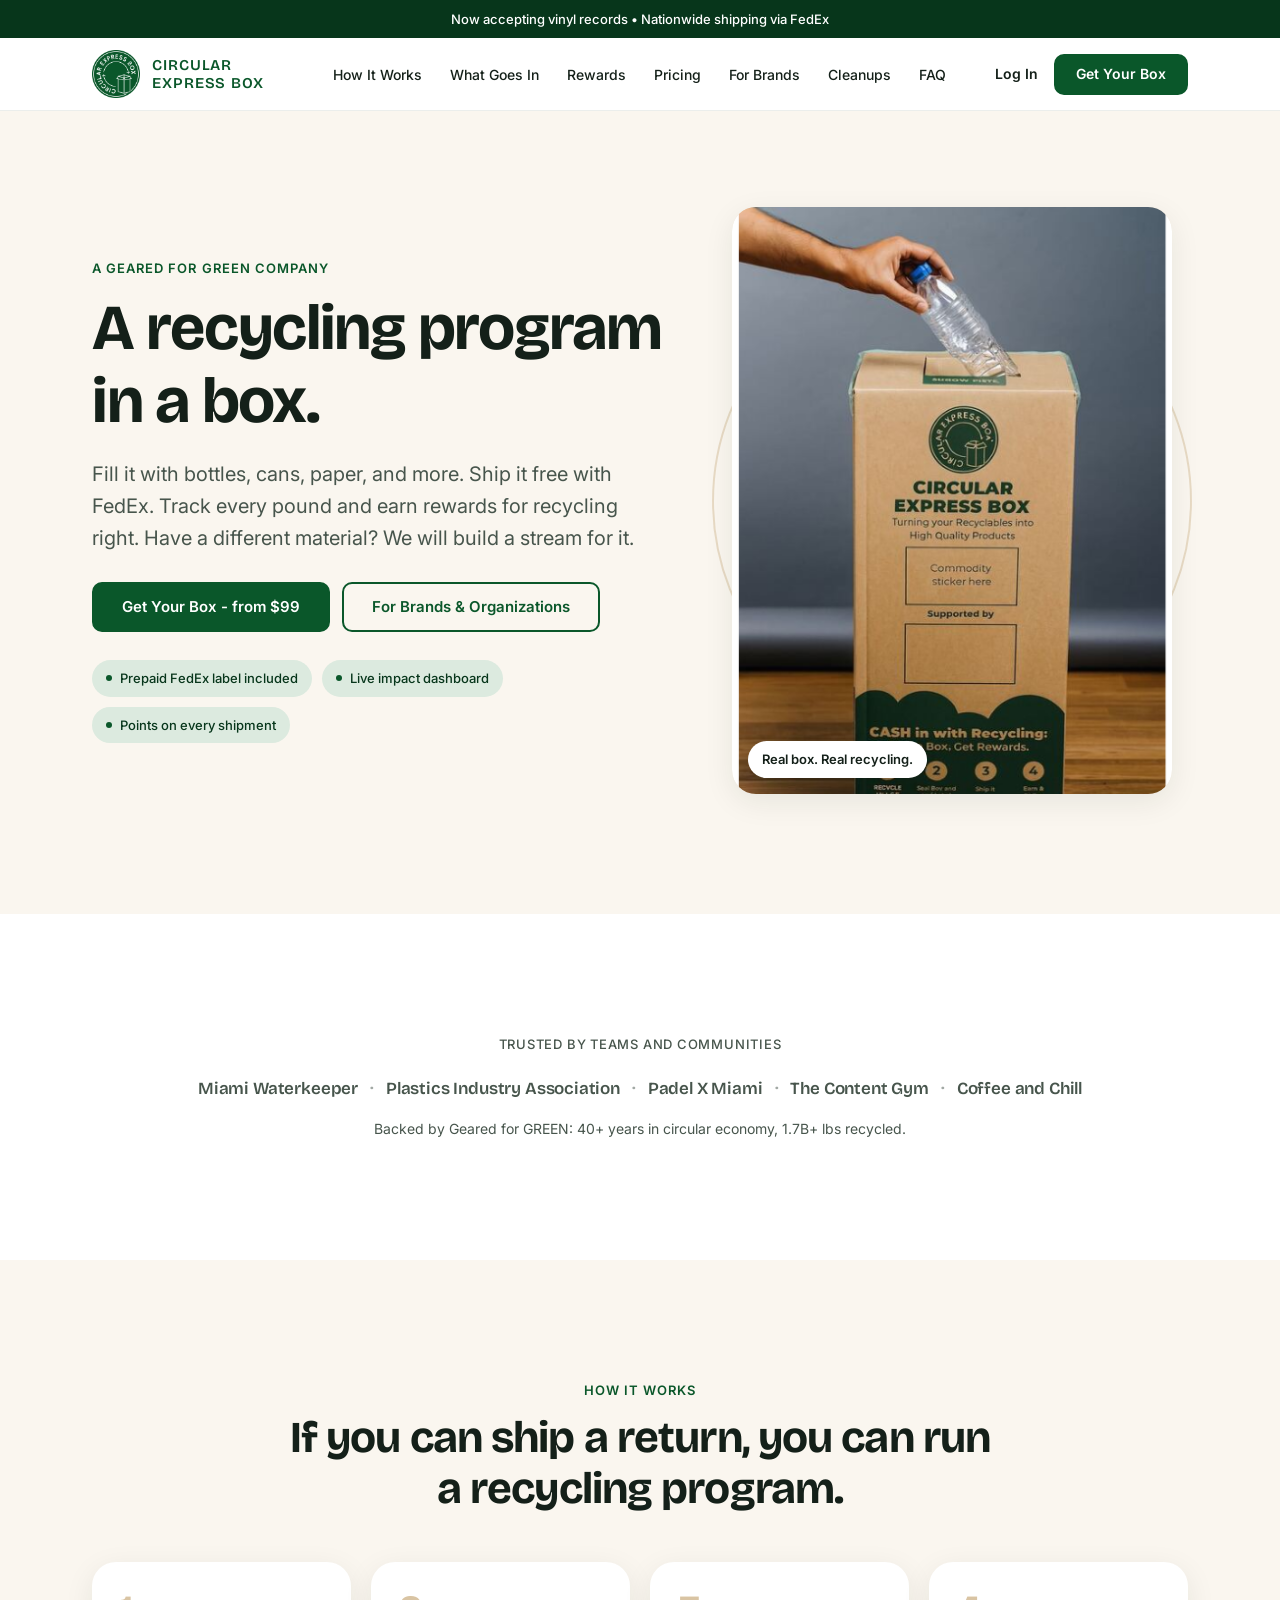
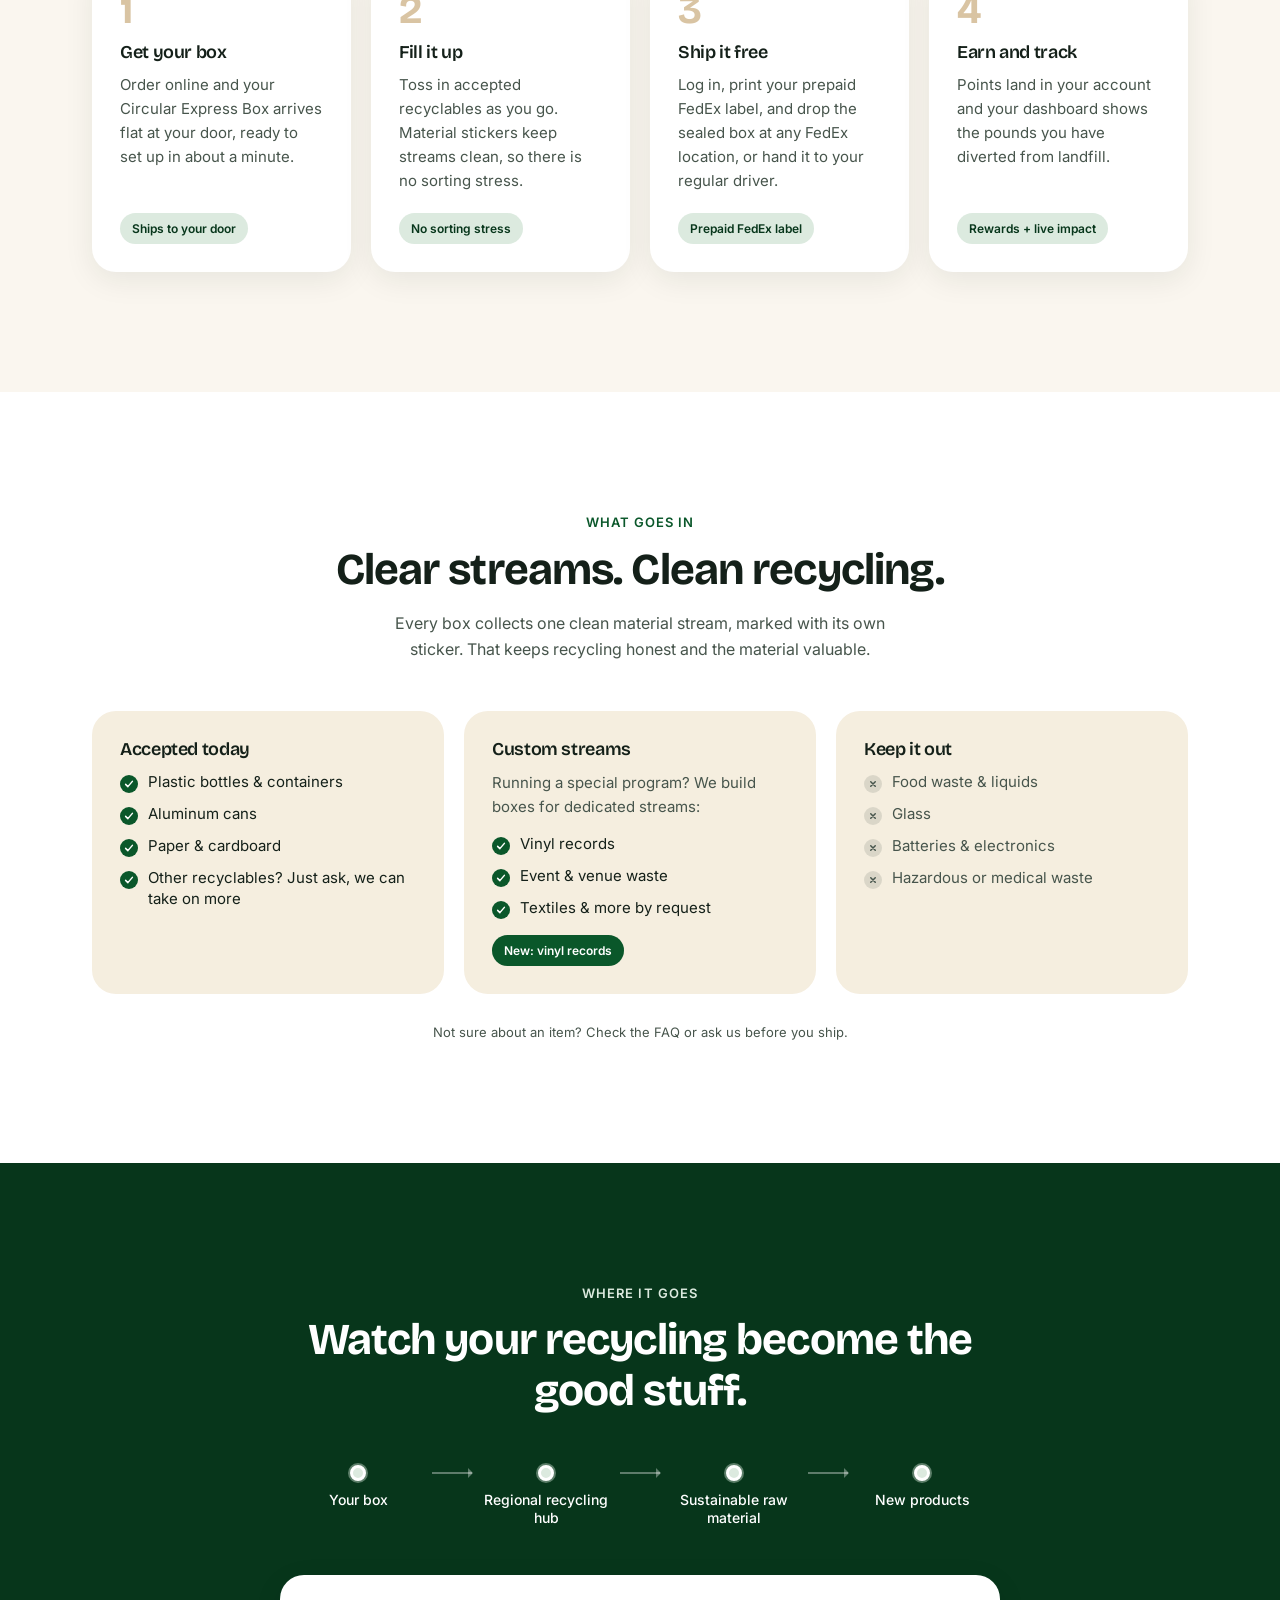
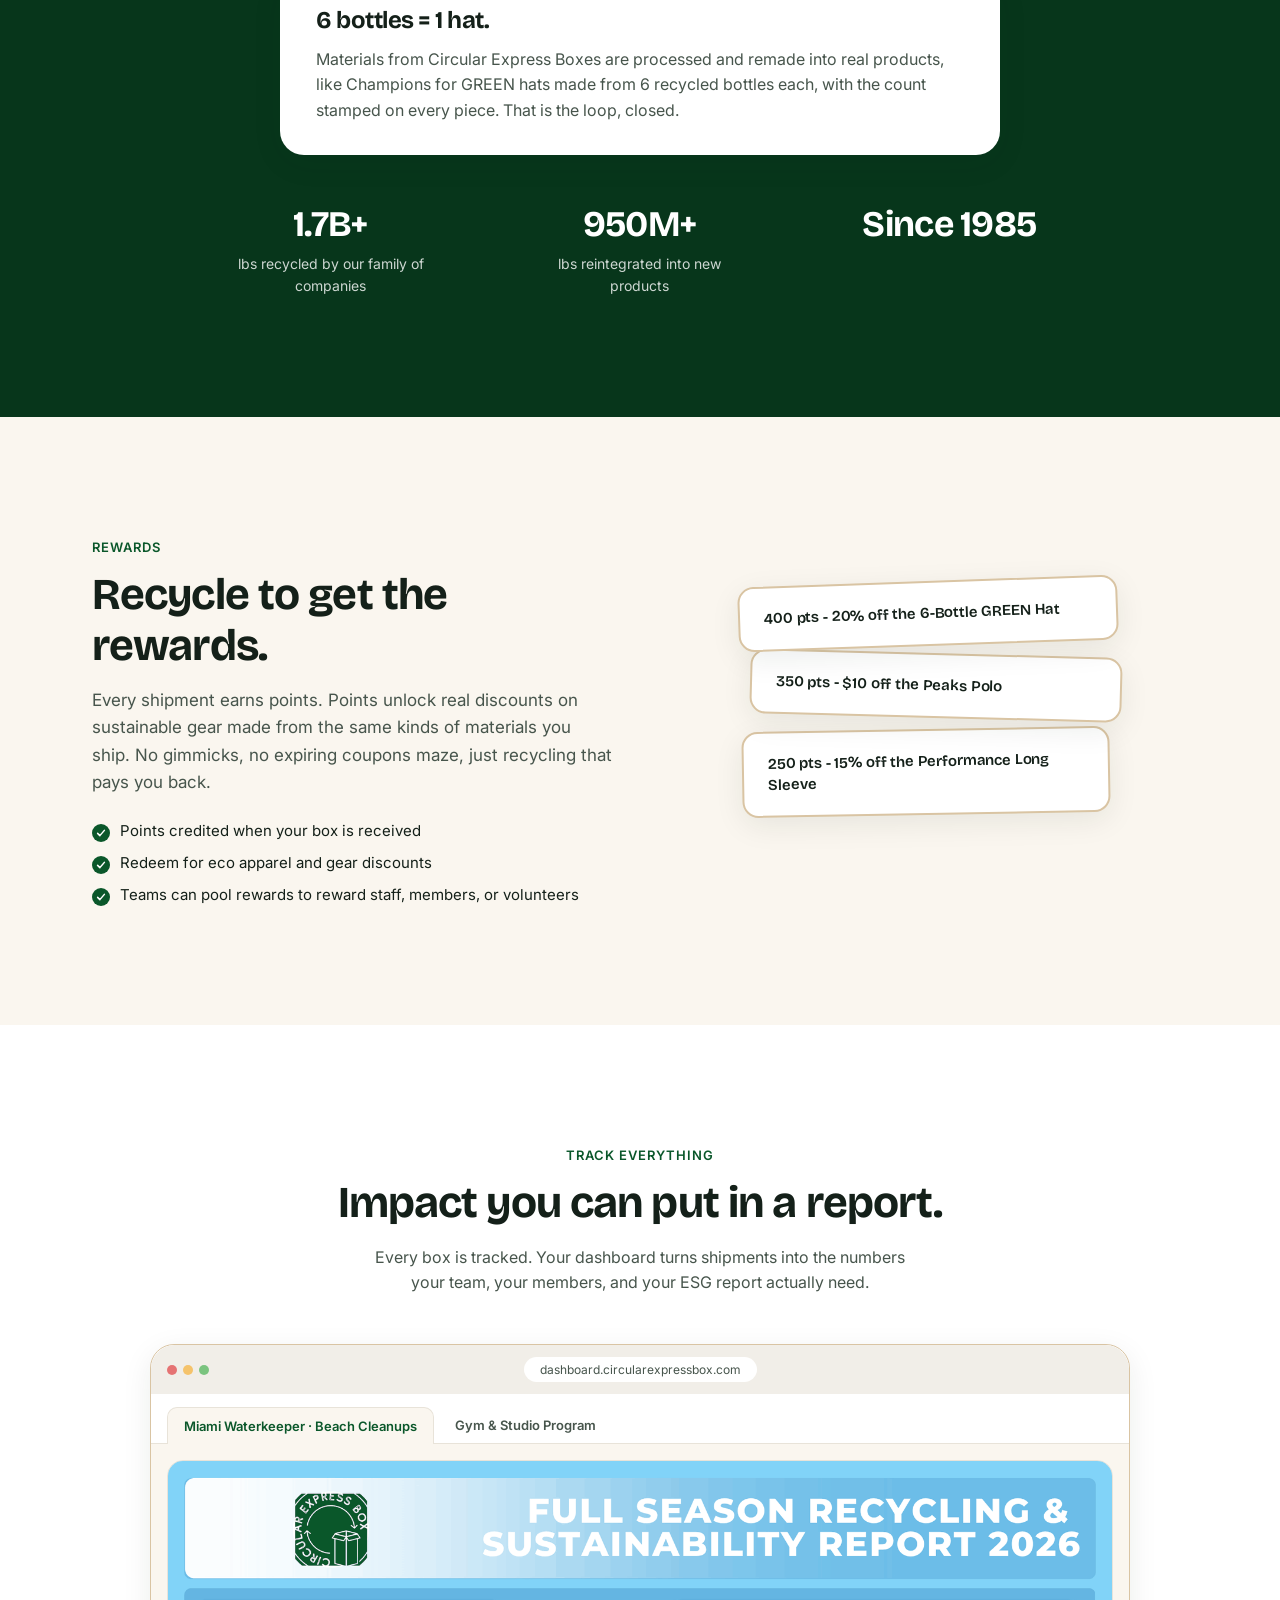
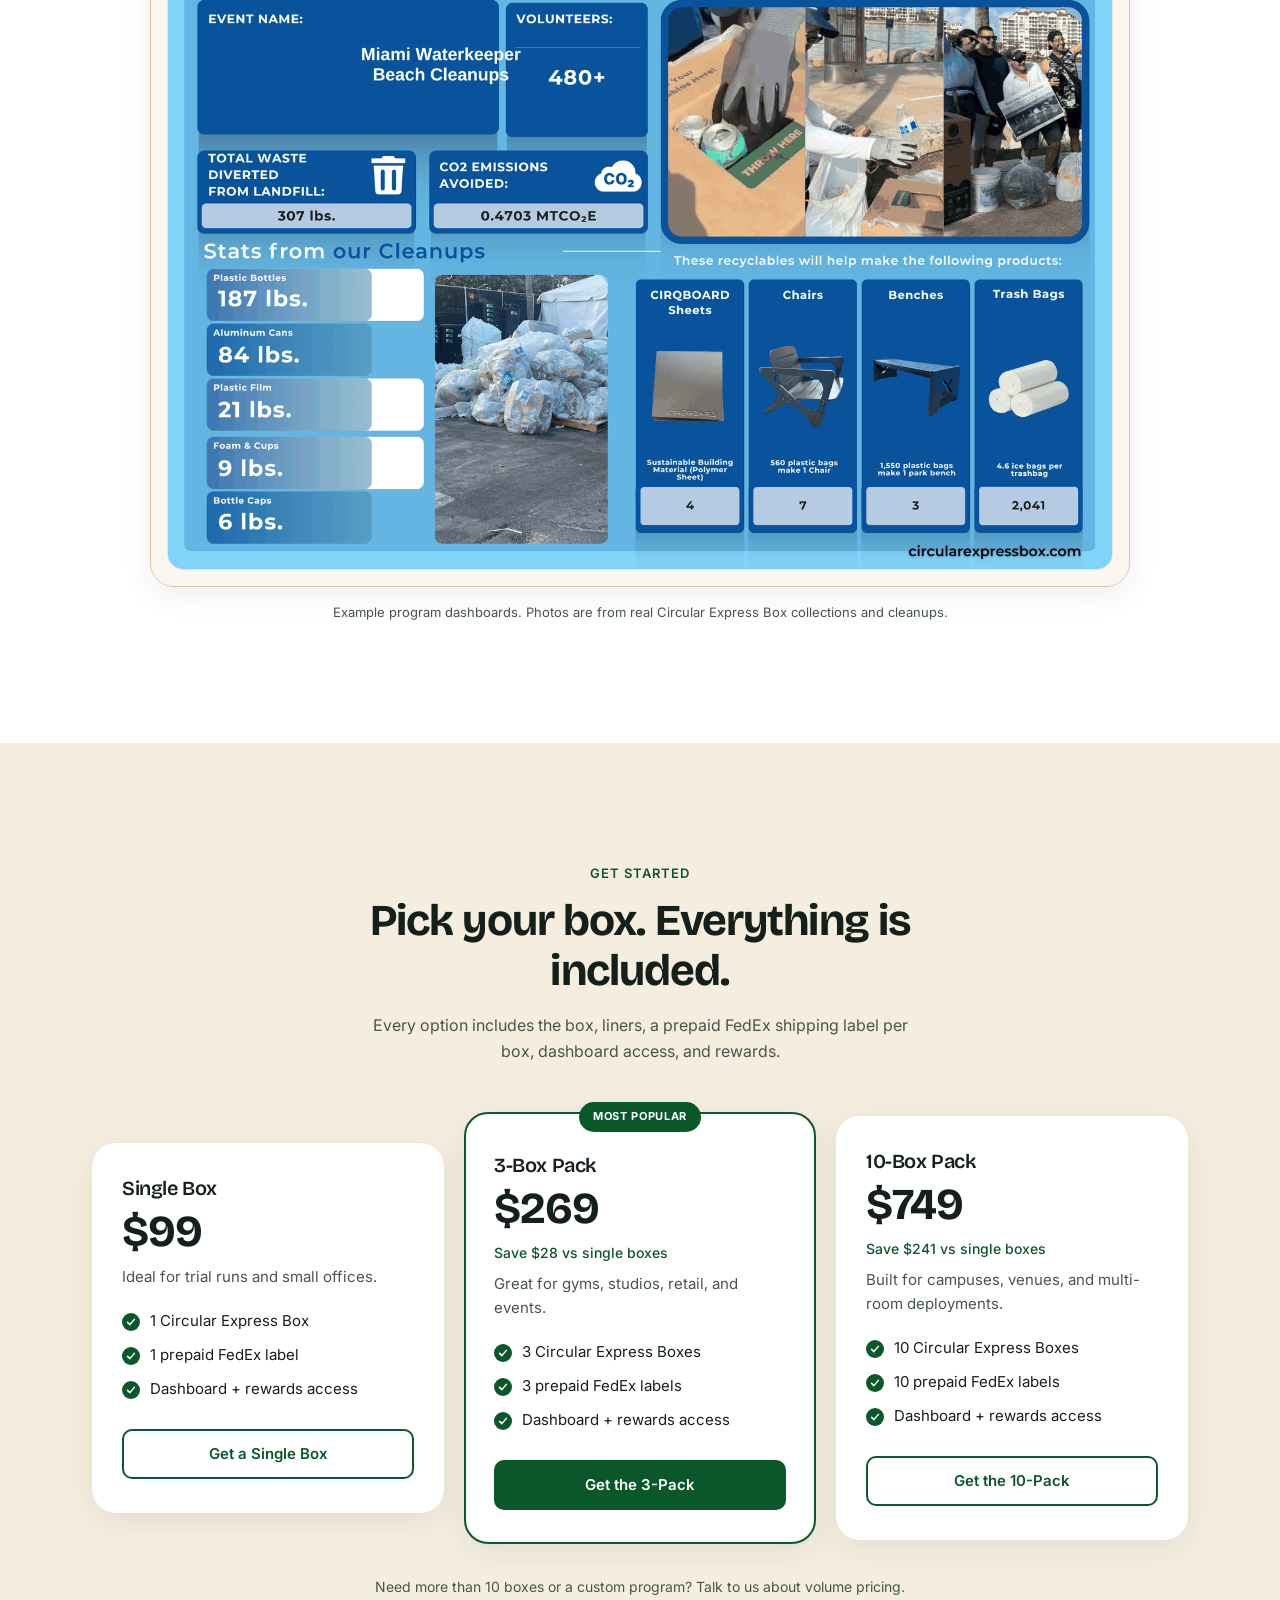
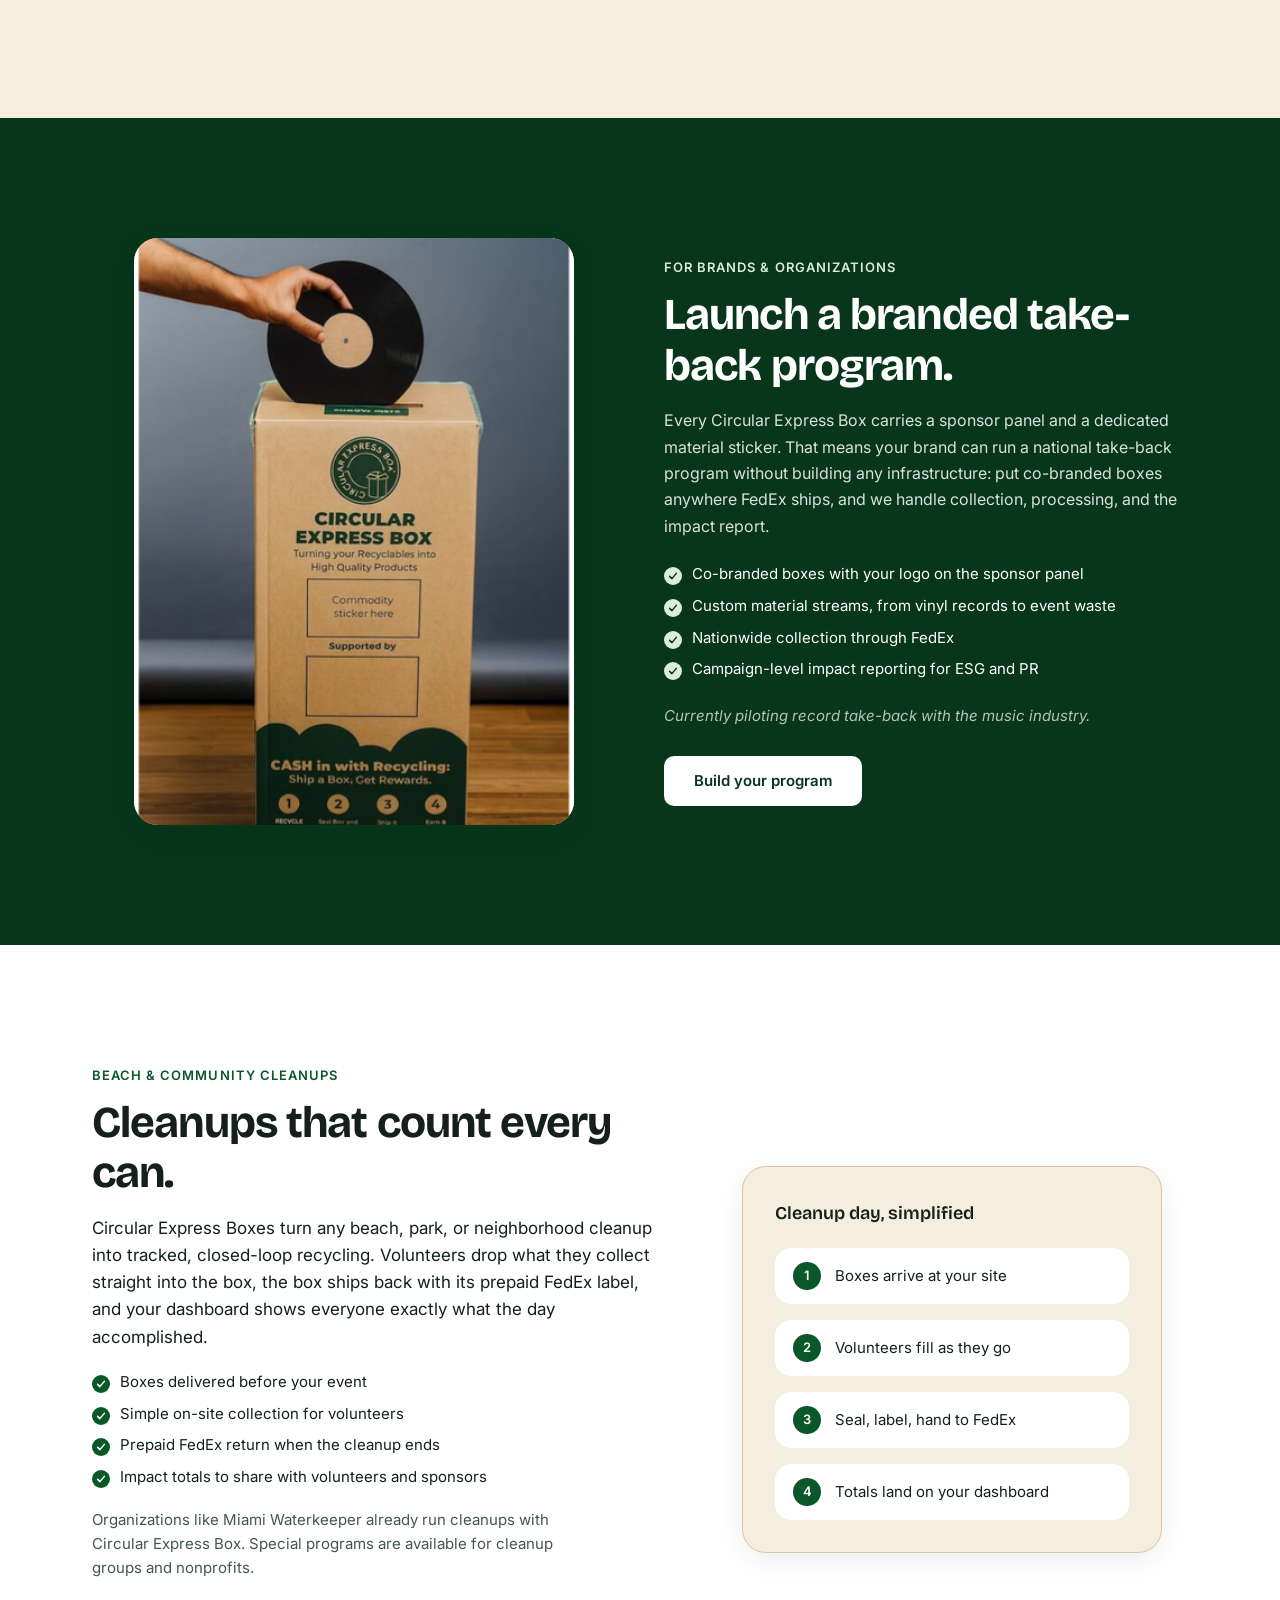
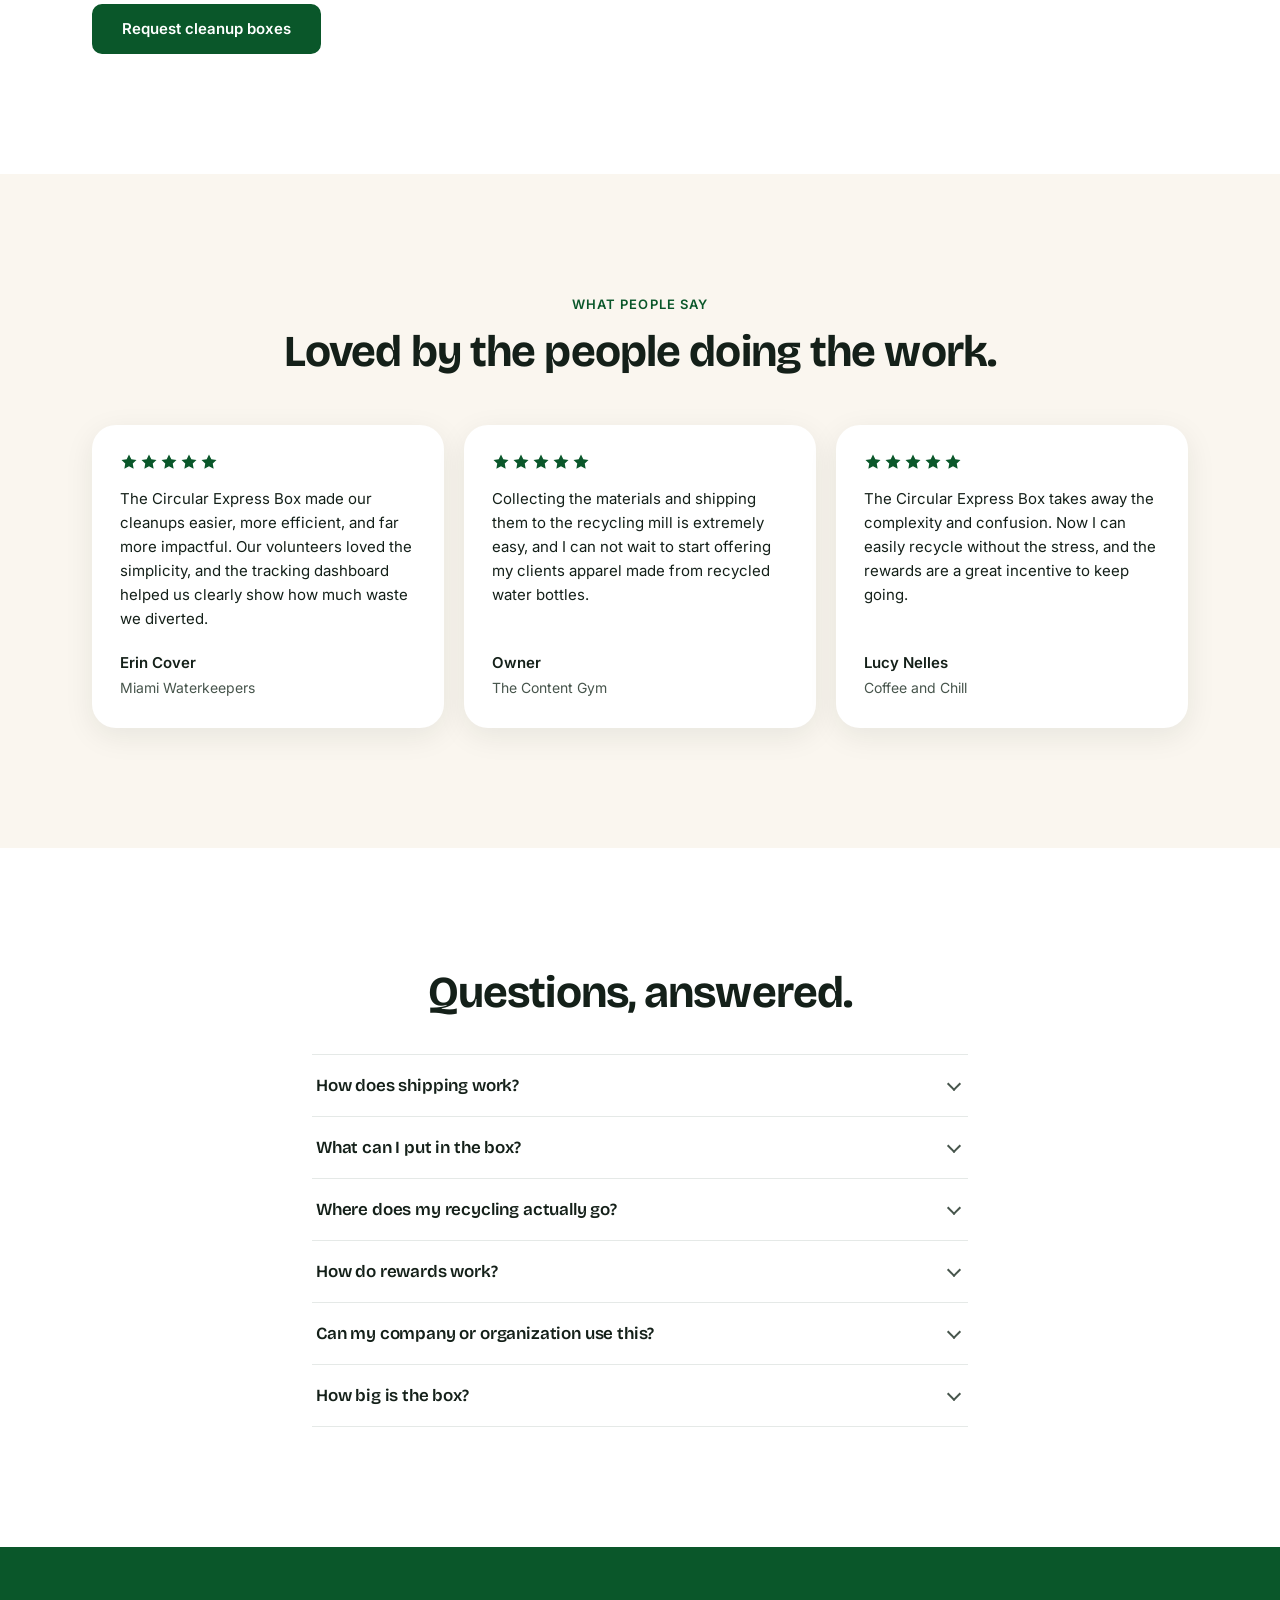
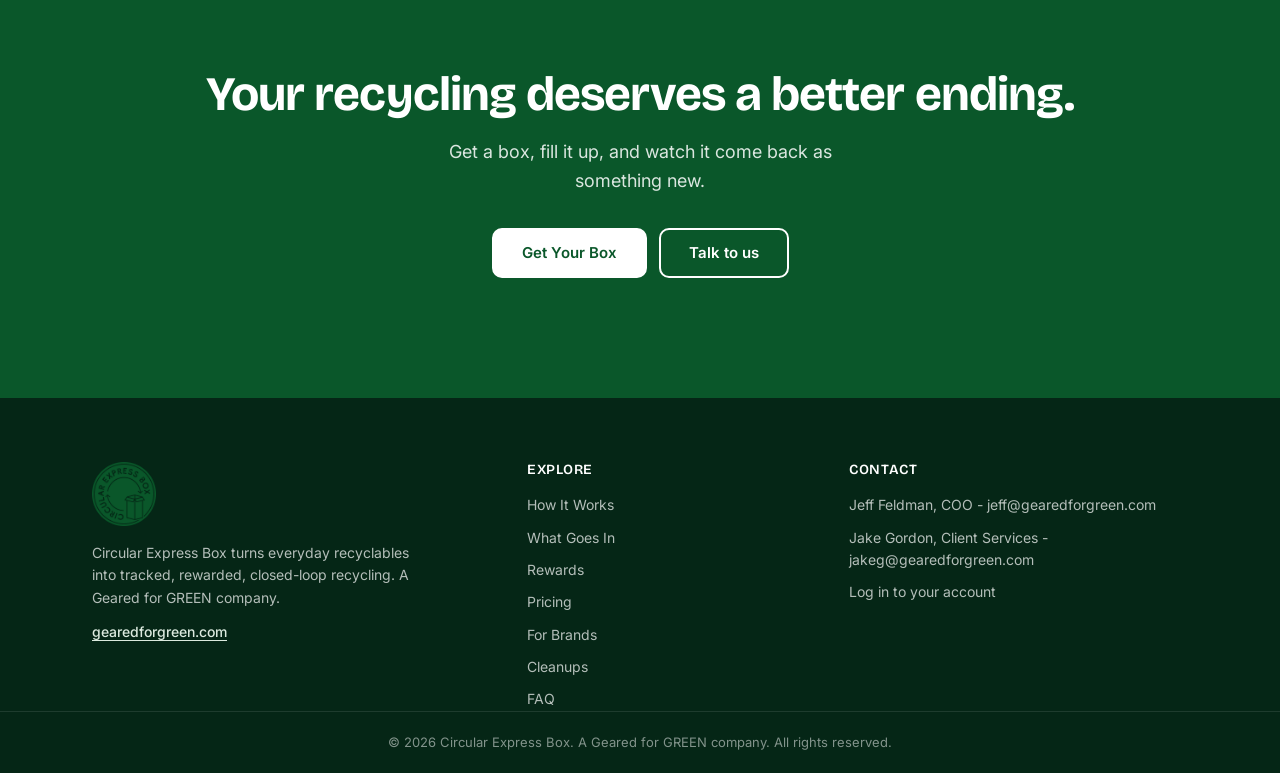
==== commit 3c1859a8: "Cleanup pane: real Canva dashboard (team template rebranded for CEB + Miami Waterkeeper)" ====
--- a/index.html
+++ b/index.html
@@ -286,107 +286,15 @@
             <button type="button" class="dash-tab is-active" id="dash-tab-cleanup" role="tab" aria-selected="true" aria-controls="dash-pane-cleanup">Miami Waterkeeper · Beach Cleanups</button>
             <button type="button" class="dash-tab" id="dash-tab-gym" role="tab" aria-selected="false" aria-controls="dash-pane-gym">Gym & Studio Program</button>
           </div>
-          <div class="dash-body dash-pane-cleanup" id="dash-pane-cleanup" role="tabpanel" aria-labelledby="dash-tab-cleanup">
-            <div class="dash-report-header">
-              <img
-                src="assets/ceb-logo.png"
-                alt="Circular Express Box logo"
-                width="44"
-                height="44"
-                class="dash-report-logo"
-              >
-              <h3 class="dash-report-title">Full Season Recycling &amp; Sustainability Report 2026</h3>
-            </div>
-
-            <div class="dash-report-row-a">
-              <div class="dash-report-info-grid">
-                <div class="dash-report-info-card">
-                  <span class="dash-report-info-label">EVENT NAME:</span>
-                  <span class="dash-report-event-chip">Miami Waterkeeper Beach Cleanups</span>
-                </div>
-                <div class="dash-report-info-card">
-                  <span class="dash-report-info-label">VOLUNTEERS:</span>
-                  <span class="dash-report-info-value">480+</span>
-                </div>
-                <div class="dash-report-info-card">
-                  <span class="dash-report-info-label">TOTAL WASTE DIVERTED FROM LANDFILL:</span>
-                  <span class="dash-report-light-chip">307 lbs.</span>
-                </div>
-                <div class="dash-report-info-card">
-                  <span class="dash-report-info-label">CO2 EMISSIONS AVOIDED:</span>
-                  <span class="dash-report-light-chip">0.78 tons CO2e</span>
-                </div>
-              </div>
-              <div class="dash-report-photos">
-                <img
-                  src="assets/cleanup-can-drop.jpg"
-                  alt="Volunteer dropping aluminum cans into a Circular Express Box at a beach cleanup"
-                  width="640"
-                  height="800"
-                  loading="lazy"
-                >
-                <img
-                  src="assets/cleanup-volunteer.jpg"
-                  alt="Cleanup volunteer collecting bottles and cans next to a Circular Express Box on the Miami waterfront"
-                  width="640"
-                  height="800"
-                  loading="lazy"
-                >
-                <img
-                  src="assets/cleanup-group.jpg"
-                  alt="Volunteer group with filled bags and a Circular Express Box after a shoreline cleanup"
-                  width="640"
-                  height="800"
-                  loading="lazy"
-                >
-              </div>
-            </div>
-
-            <div class="dash-report-row-b">
-              <div class="dash-report-stats">
-                <h4 class="dash-report-stats-heading">Stats from the 2026 Cleanup Season</h4>
-                <div class="dash-report-stat-card">
-                  <span class="dash-report-stat-name">Plastic Bottles</span>
-                  <span class="dash-report-stat-count">5,847</span>
-                  <span class="dash-report-stat-lbs">205 lbs.</span>
-                </div>
-                <div class="dash-report-stat-card">
-                  <span class="dash-report-stat-name">Aluminum Cans</span>
-                  <span class="dash-report-stat-count">3,192</span>
-                  <span class="dash-report-stat-lbs">96 lbs.</span>
-                </div>
-                <div class="dash-report-stat-card">
-                  <span class="dash-report-stat-name">Plastic Film &amp; Caps</span>
-                  <span class="dash-report-stat-count">-</span>
-                  <span class="dash-report-stat-lbs">6 lbs.</span>
-                </div>
-              </div>
-              <div class="dash-report-products">
-                <h4 class="dash-report-products-heading">These recyclables will help make the following products:</h4>
-                <div class="dash-report-product-grid">
-                  <div class="dash-report-product-card">
-                    <span class="dash-report-product-name">Shirts</span>
-                    <span class="dash-report-product-conv">10 bottles make 1 shirt</span>
-                    <span class="dash-report-product-num">584</span>
-                  </div>
-                  <div class="dash-report-product-card">
-                    <span class="dash-report-product-name">Hats</span>
-                    <span class="dash-report-product-conv">6 bottles make 1 hat</span>
-                    <span class="dash-report-product-num">974</span>
-                  </div>
-                  <div class="dash-report-product-card">
-                    <span class="dash-report-product-name">Towels</span>
-                    <span class="dash-report-product-conv">2 bottles make 1 towel</span>
-                    <span class="dash-report-product-num">2,923</span>
-                  </div>
-                </div>
-              </div>
-            </div>
-
-            <div class="dash-report-footer">
-              <span class="dash-report-footer-left">Every item ships back in a Circular Express Box with its prepaid FedEx label.</span>
-              <span class="dash-report-footer-right">powered by circularexpressbox.com</span>
-            </div>
+          <div class="dash-body dash-body-real" id="dash-pane-cleanup" role="tabpanel" aria-labelledby="dash-tab-cleanup">
+            <img
+              src="assets/dashboard-cleanup.png"
+              alt="Miami Waterkeeper Beach Cleanups full season recycling and sustainability report: 307 lbs diverted from landfill by 480+ volunteers, including 187 lbs of plastic bottles and 84 lbs of aluminum cans, with photos of Circular Express Boxes at real cleanups"
+              width="1600"
+              height="1200"
+              class="dash-real-img"
+              loading="lazy"
+            >
           </div>
           <div class="dash-body dash-pane-gym" id="dash-pane-gym" role="tabpanel" aria-labelledby="dash-tab-gym" hidden>
             <div class="dash-persona-header">
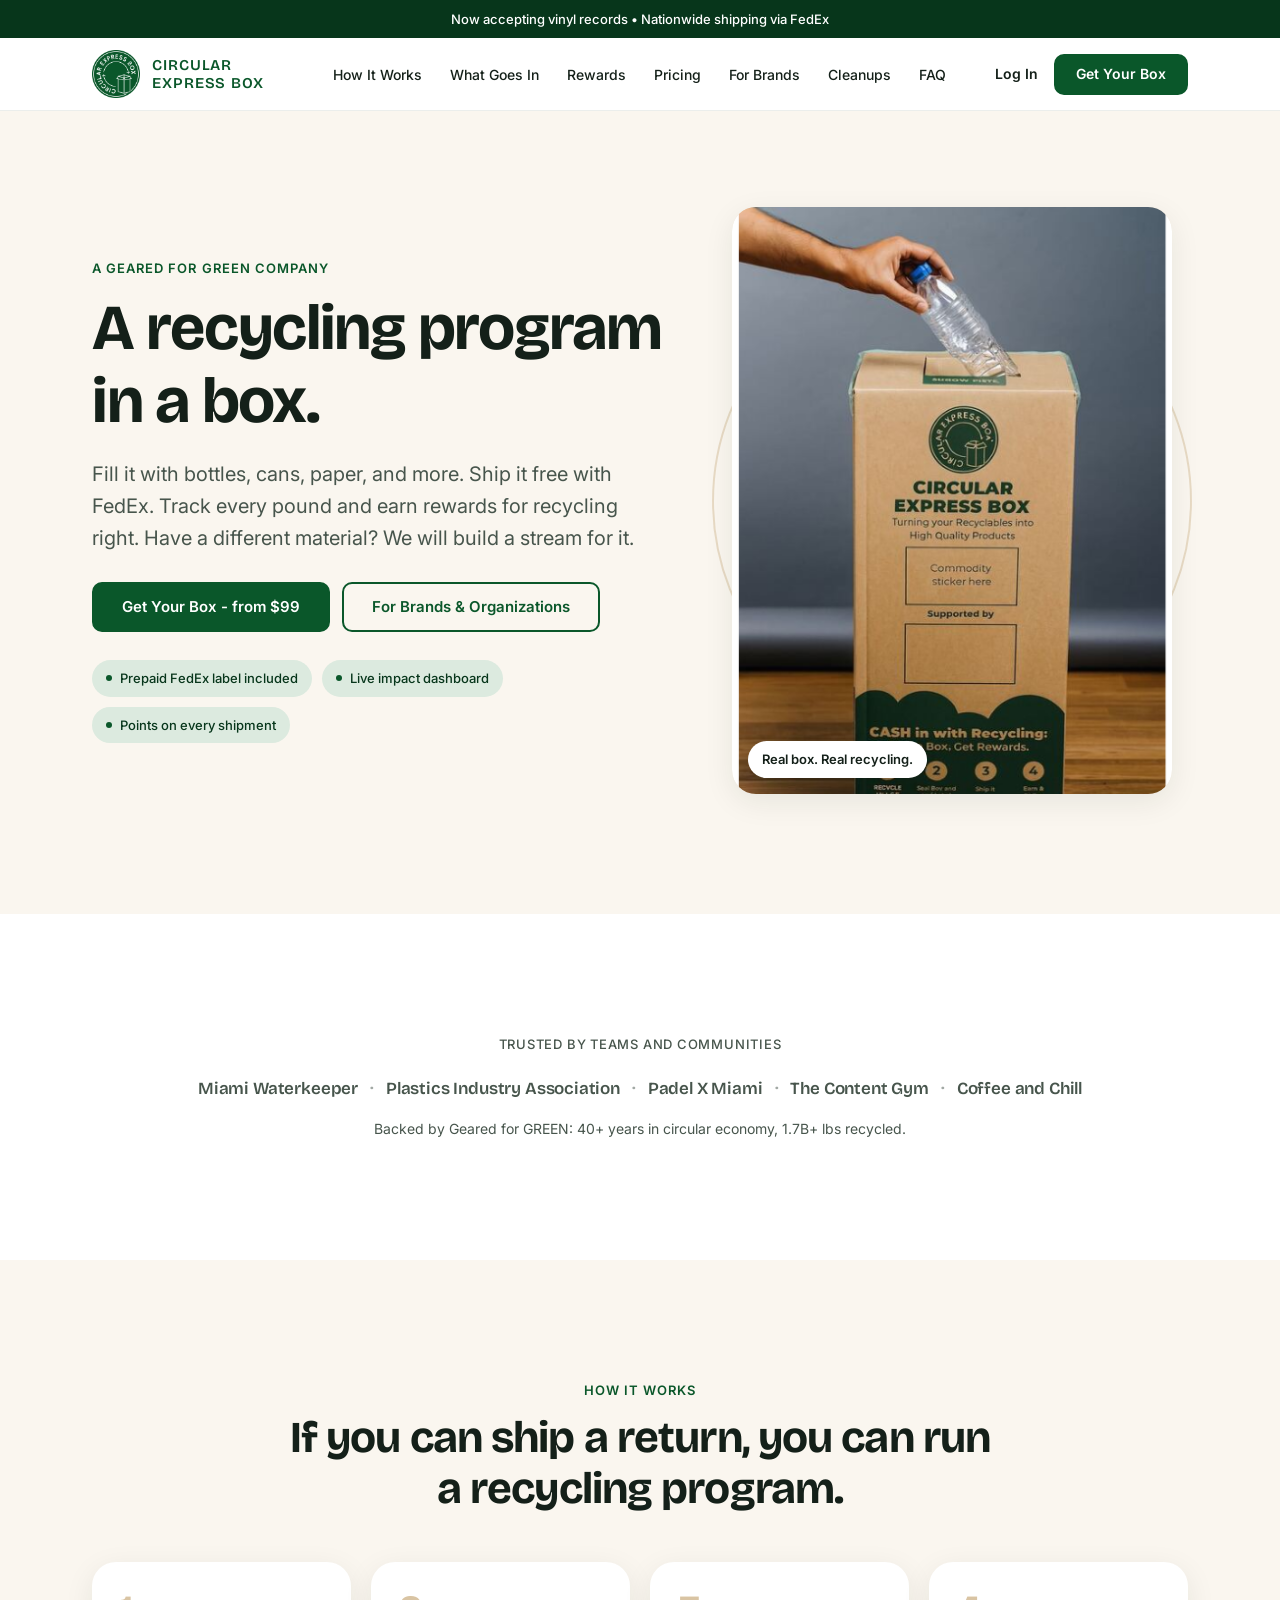
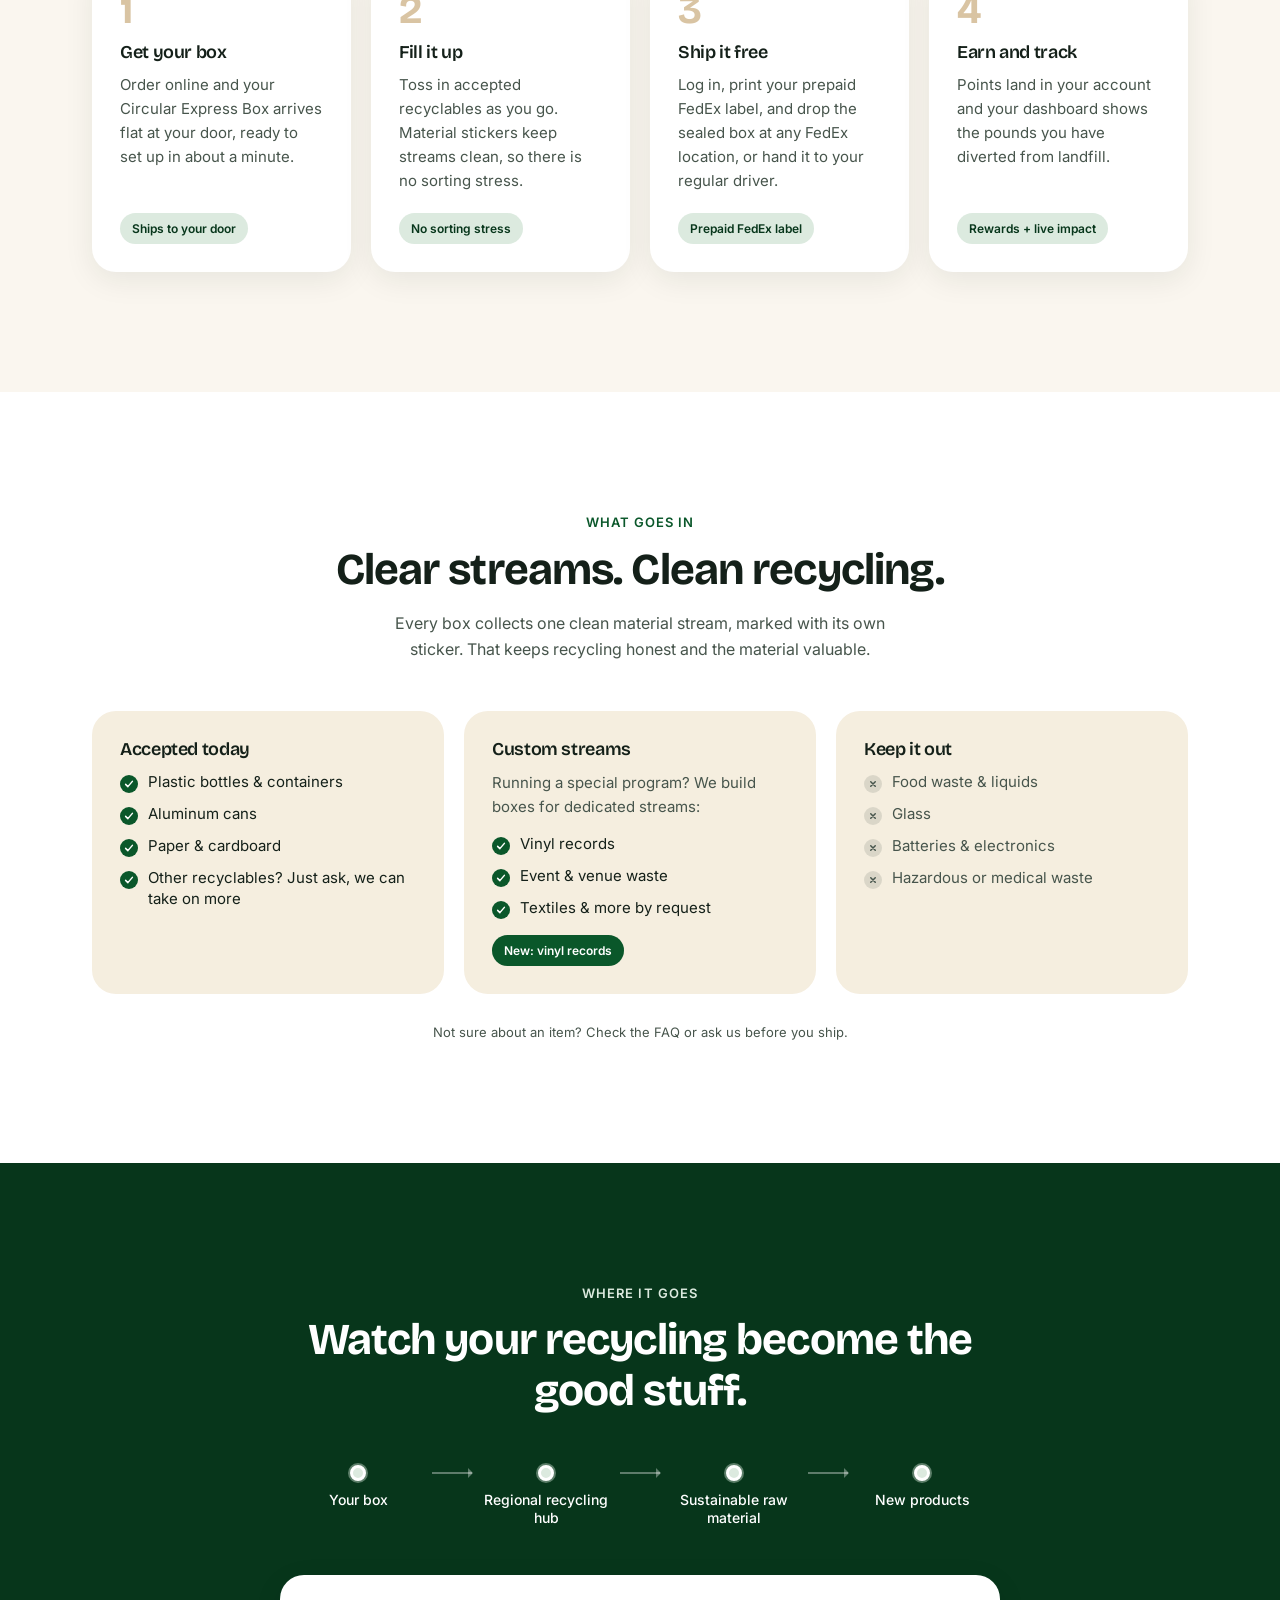
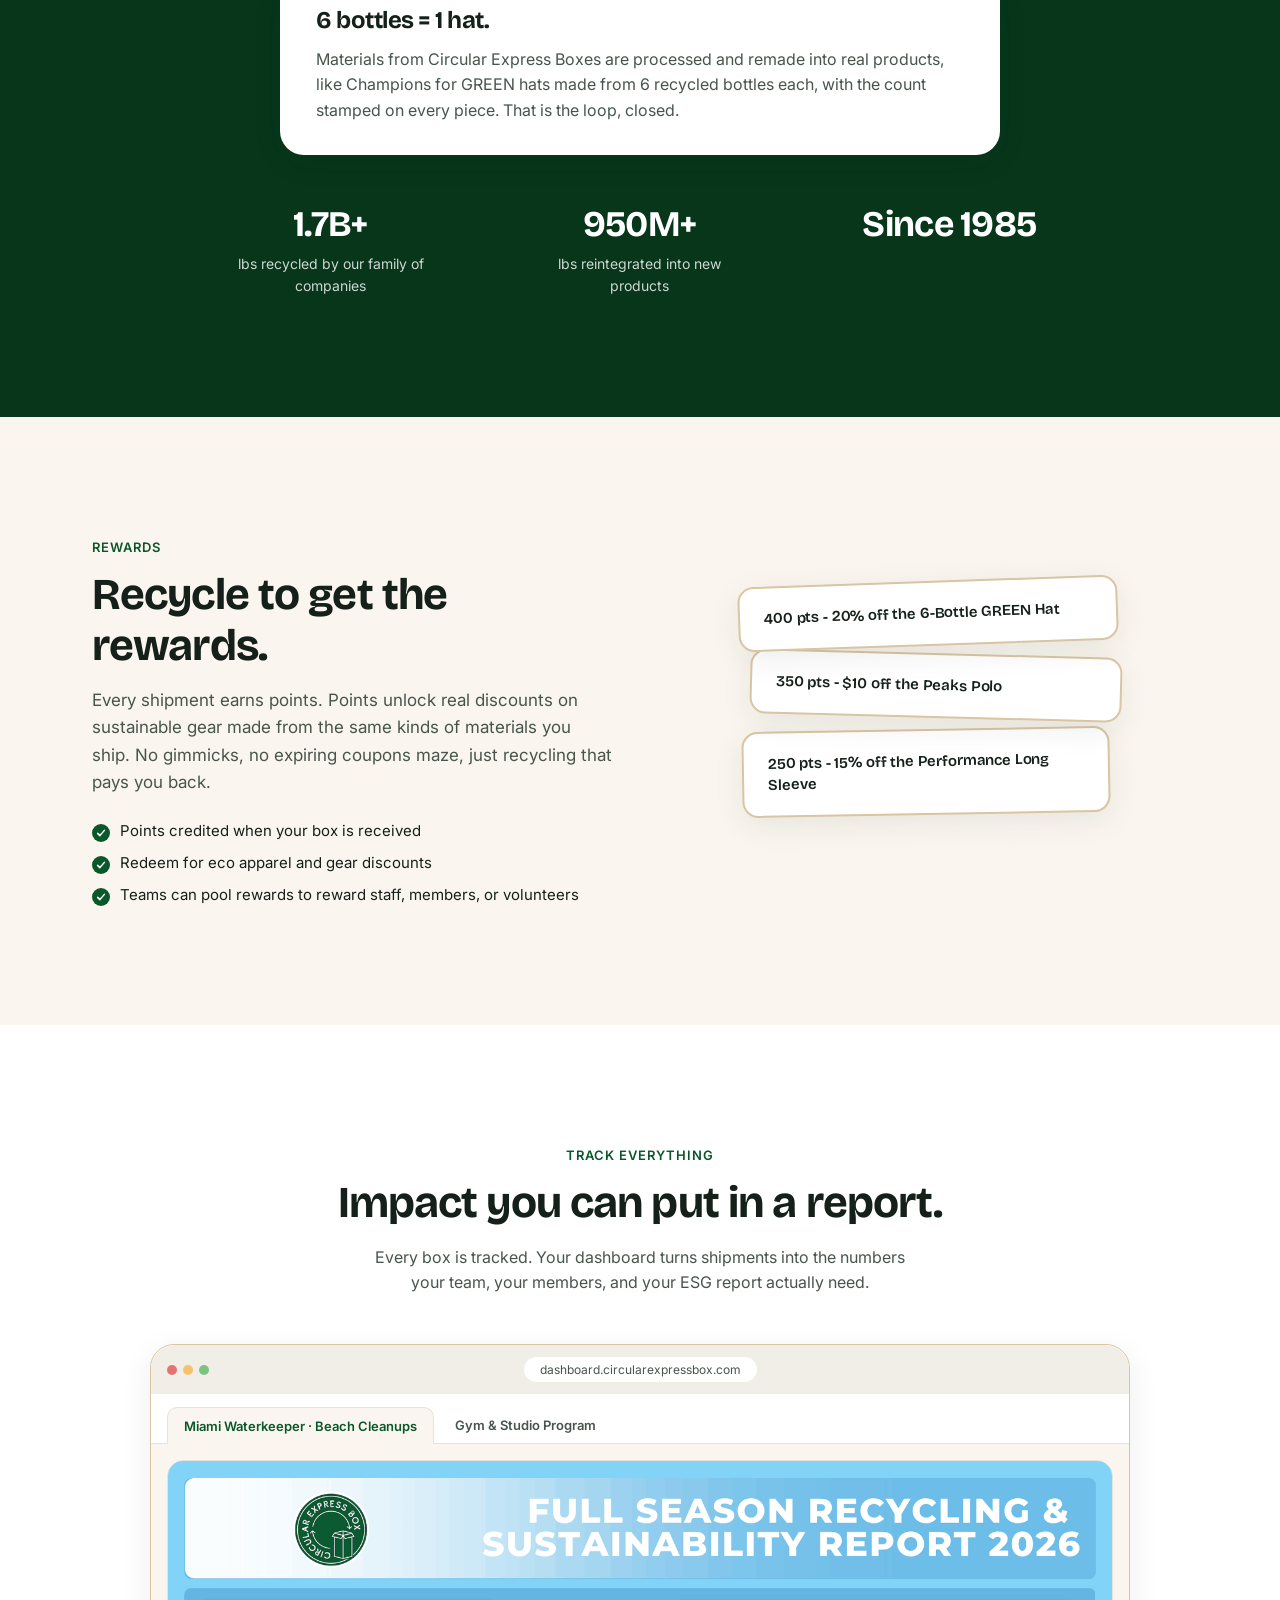
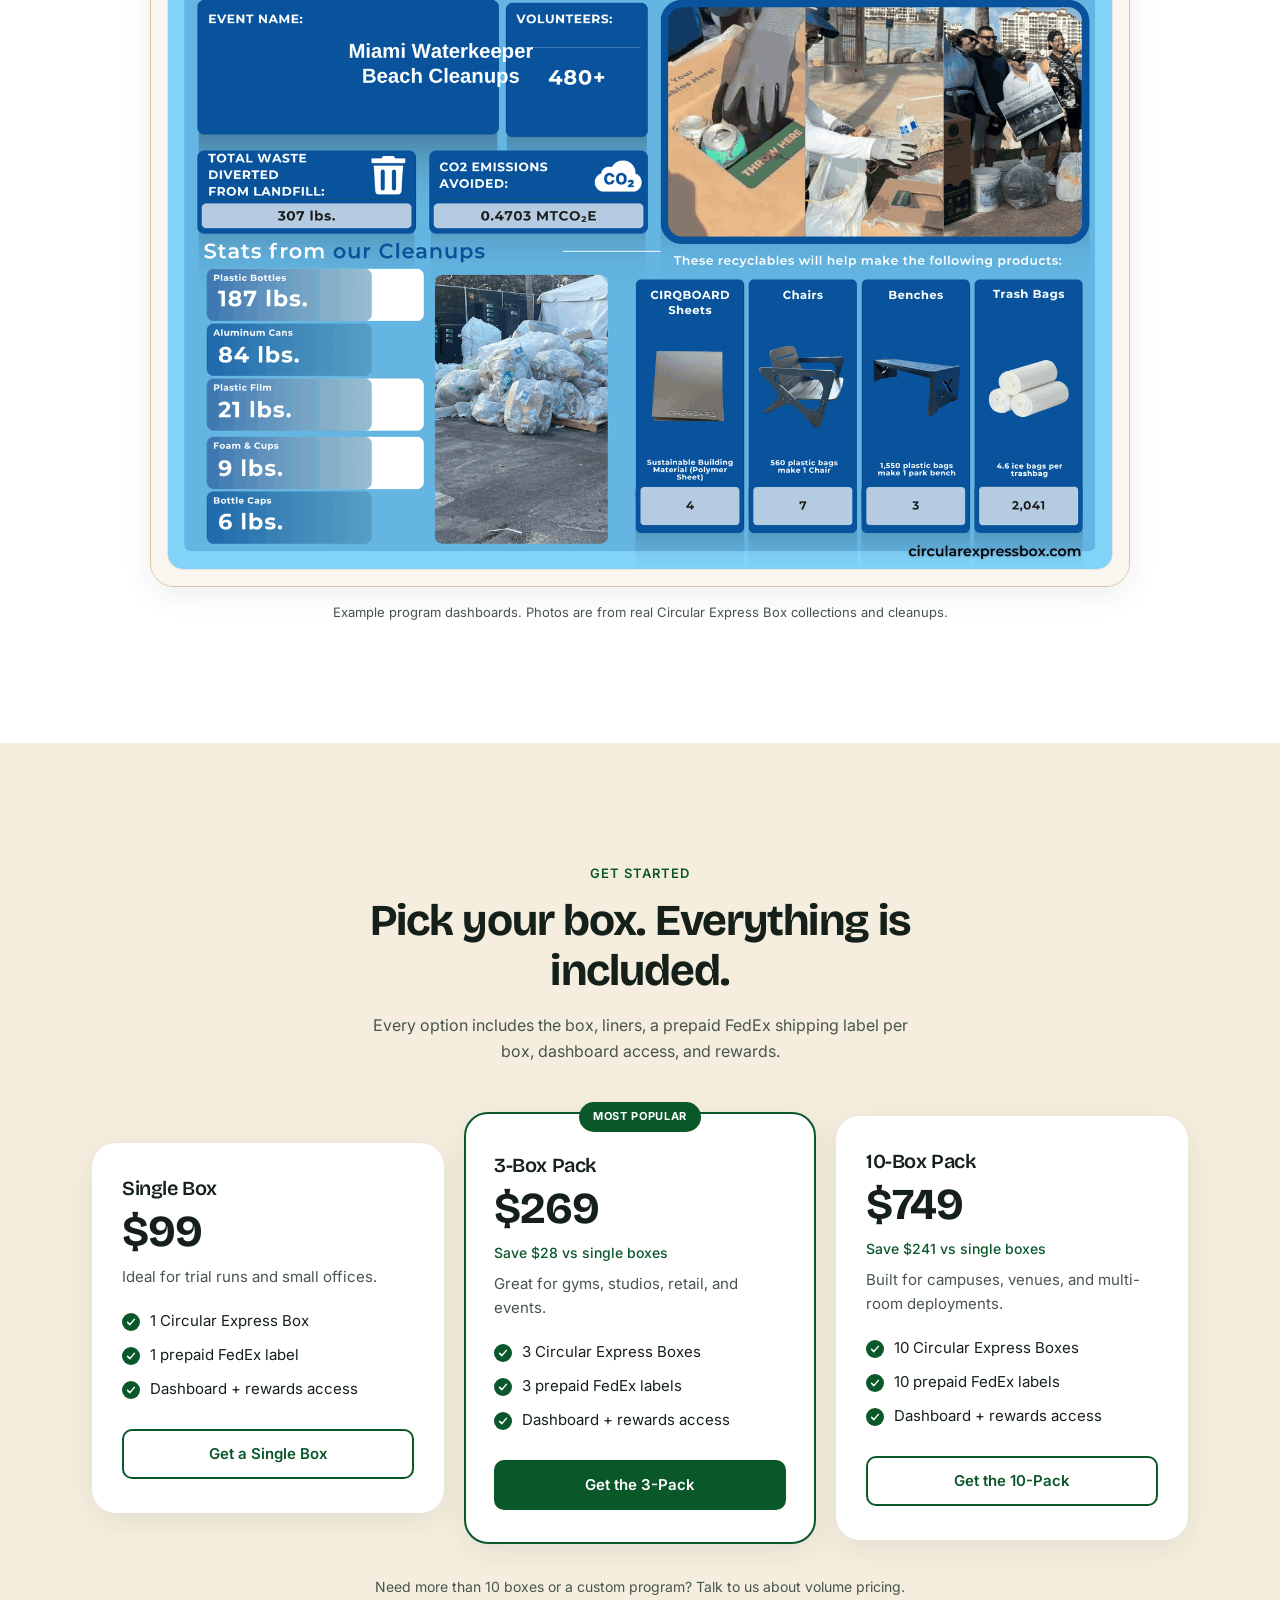
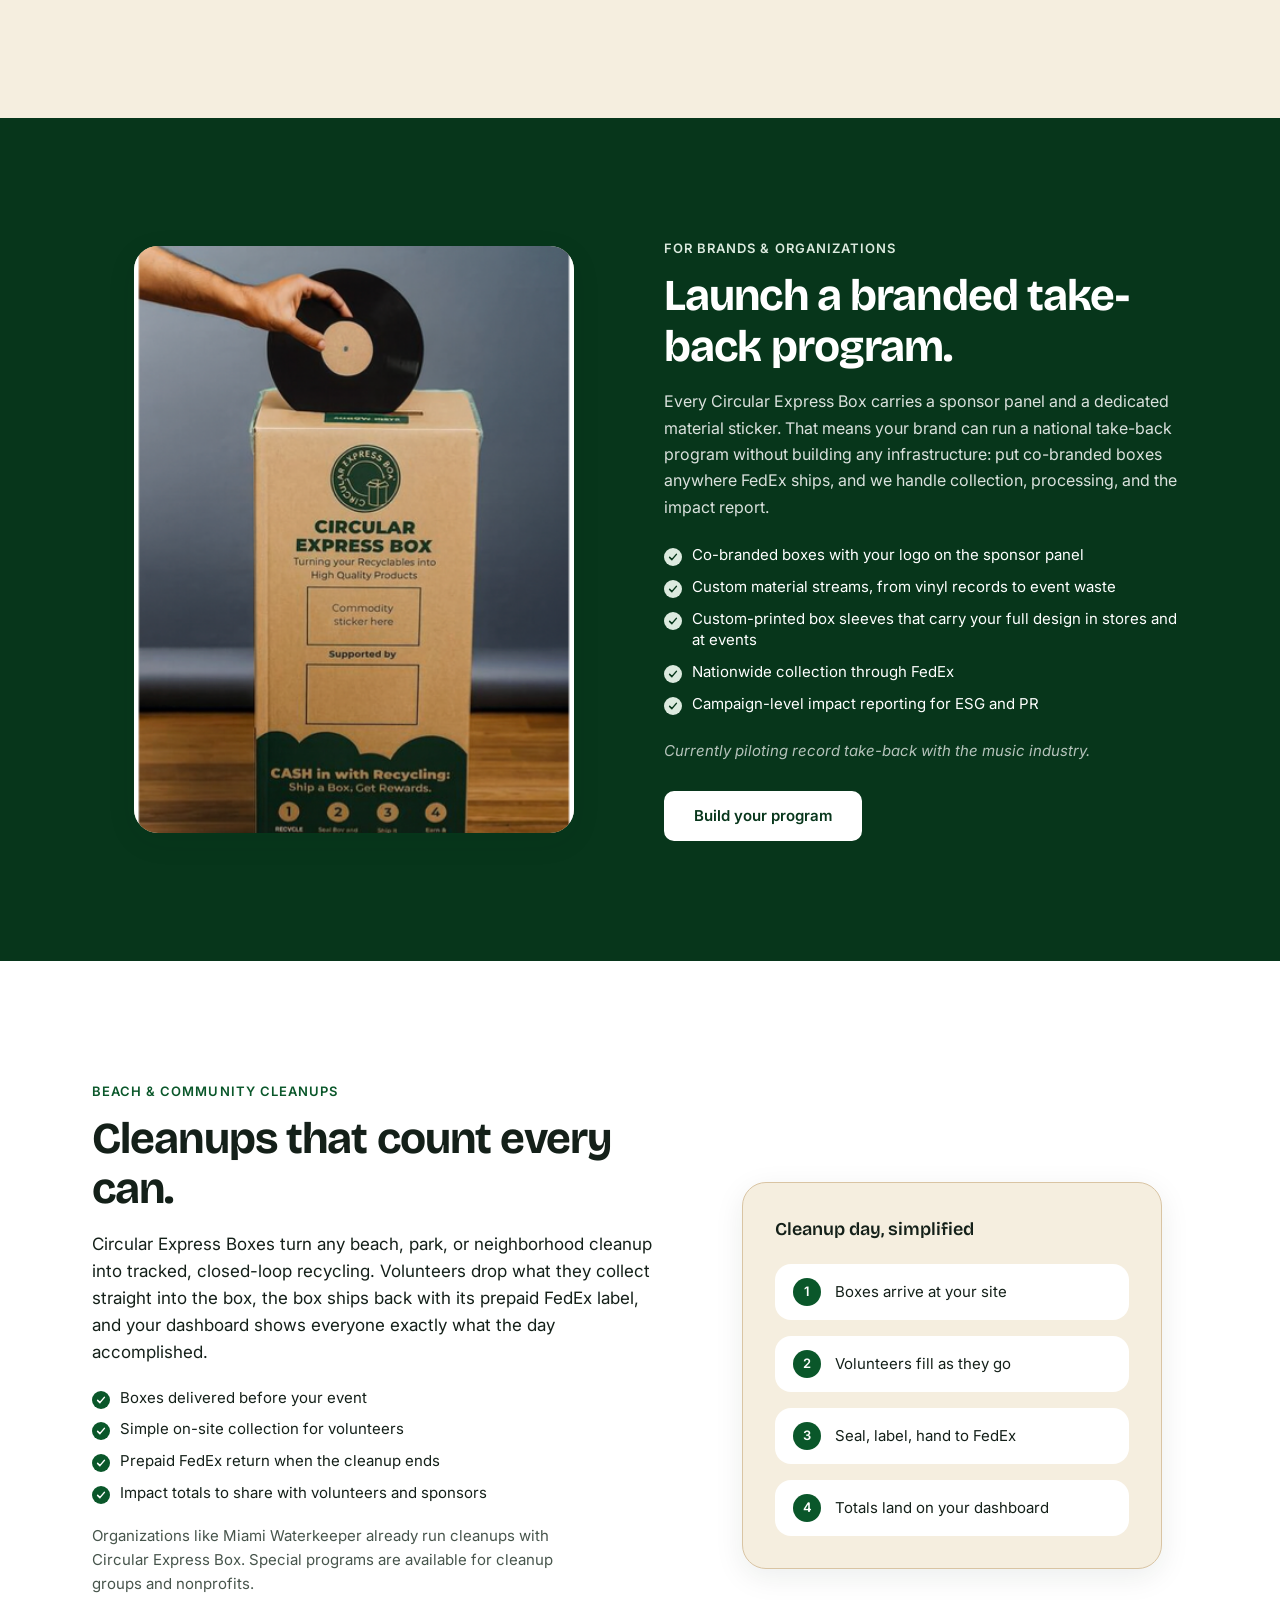
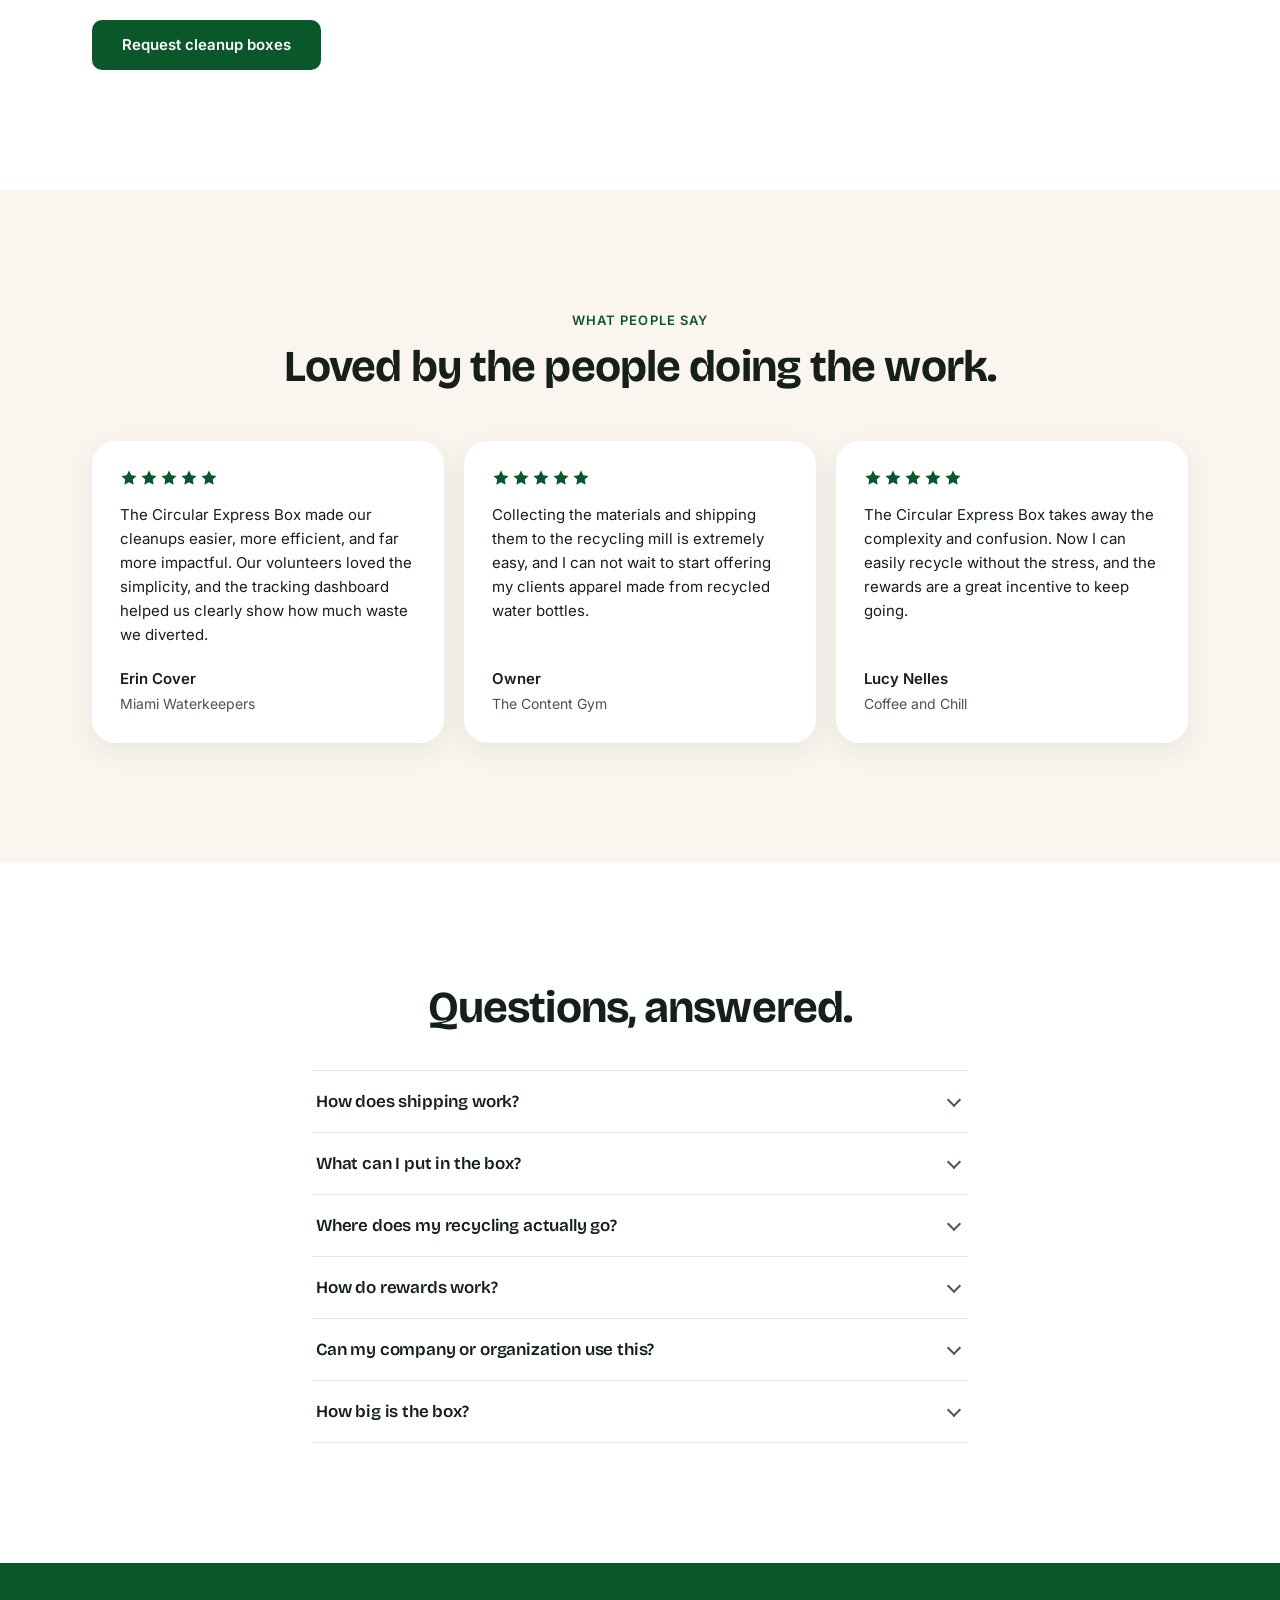
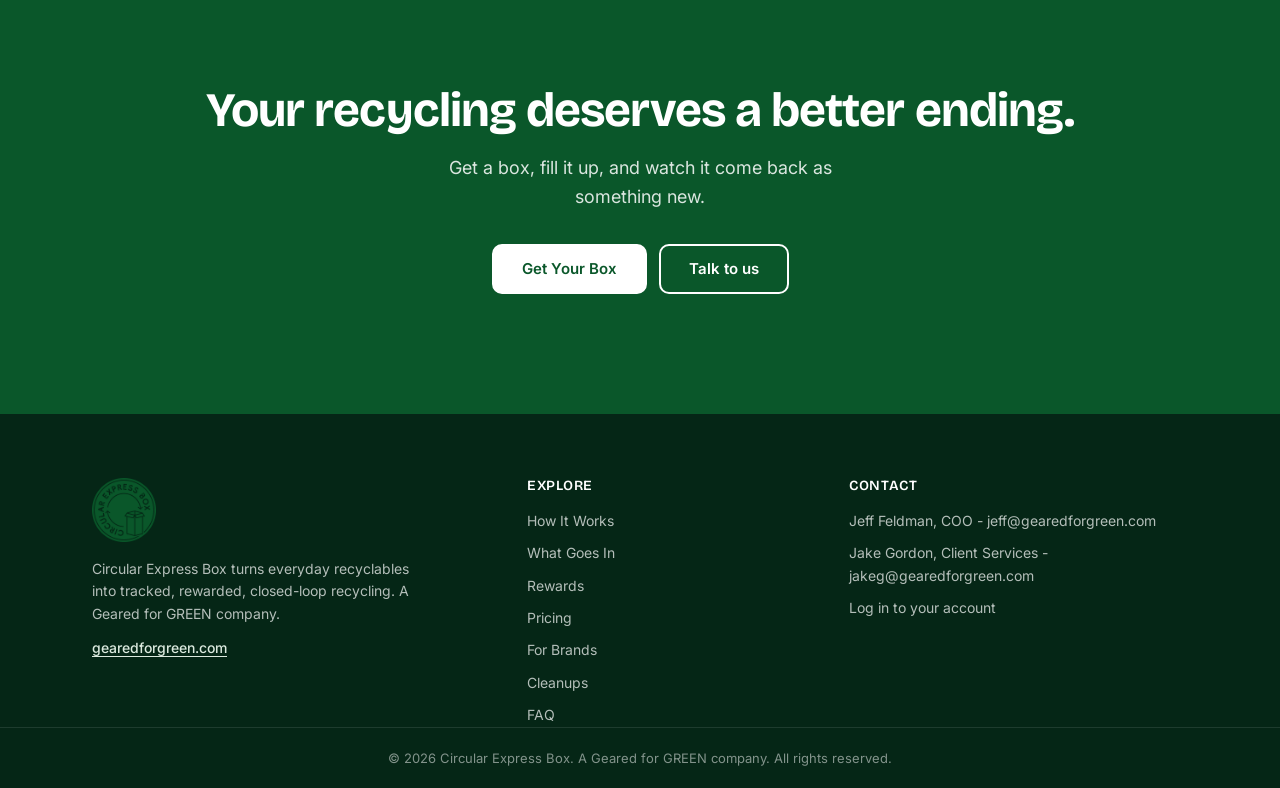
==== commit 568c3cf2: "For Brands: add custom-printed box sleeves (real product, retail programs)" ====
--- a/index.html
+++ b/index.html
@@ -416,6 +416,7 @@
           <ul class="check-list check-list-light">
             <li>Co-branded boxes with your logo on the sponsor panel</li>
             <li>Custom material streams, from vinyl records to event waste</li>
+            <li>Custom-printed box sleeves that carry your full design in stores and at events</li>
             <li>Nationwide collection through FedEx</li>
             <li>Campaign-level impact reporting for ESG and PR</li>
           </ul>
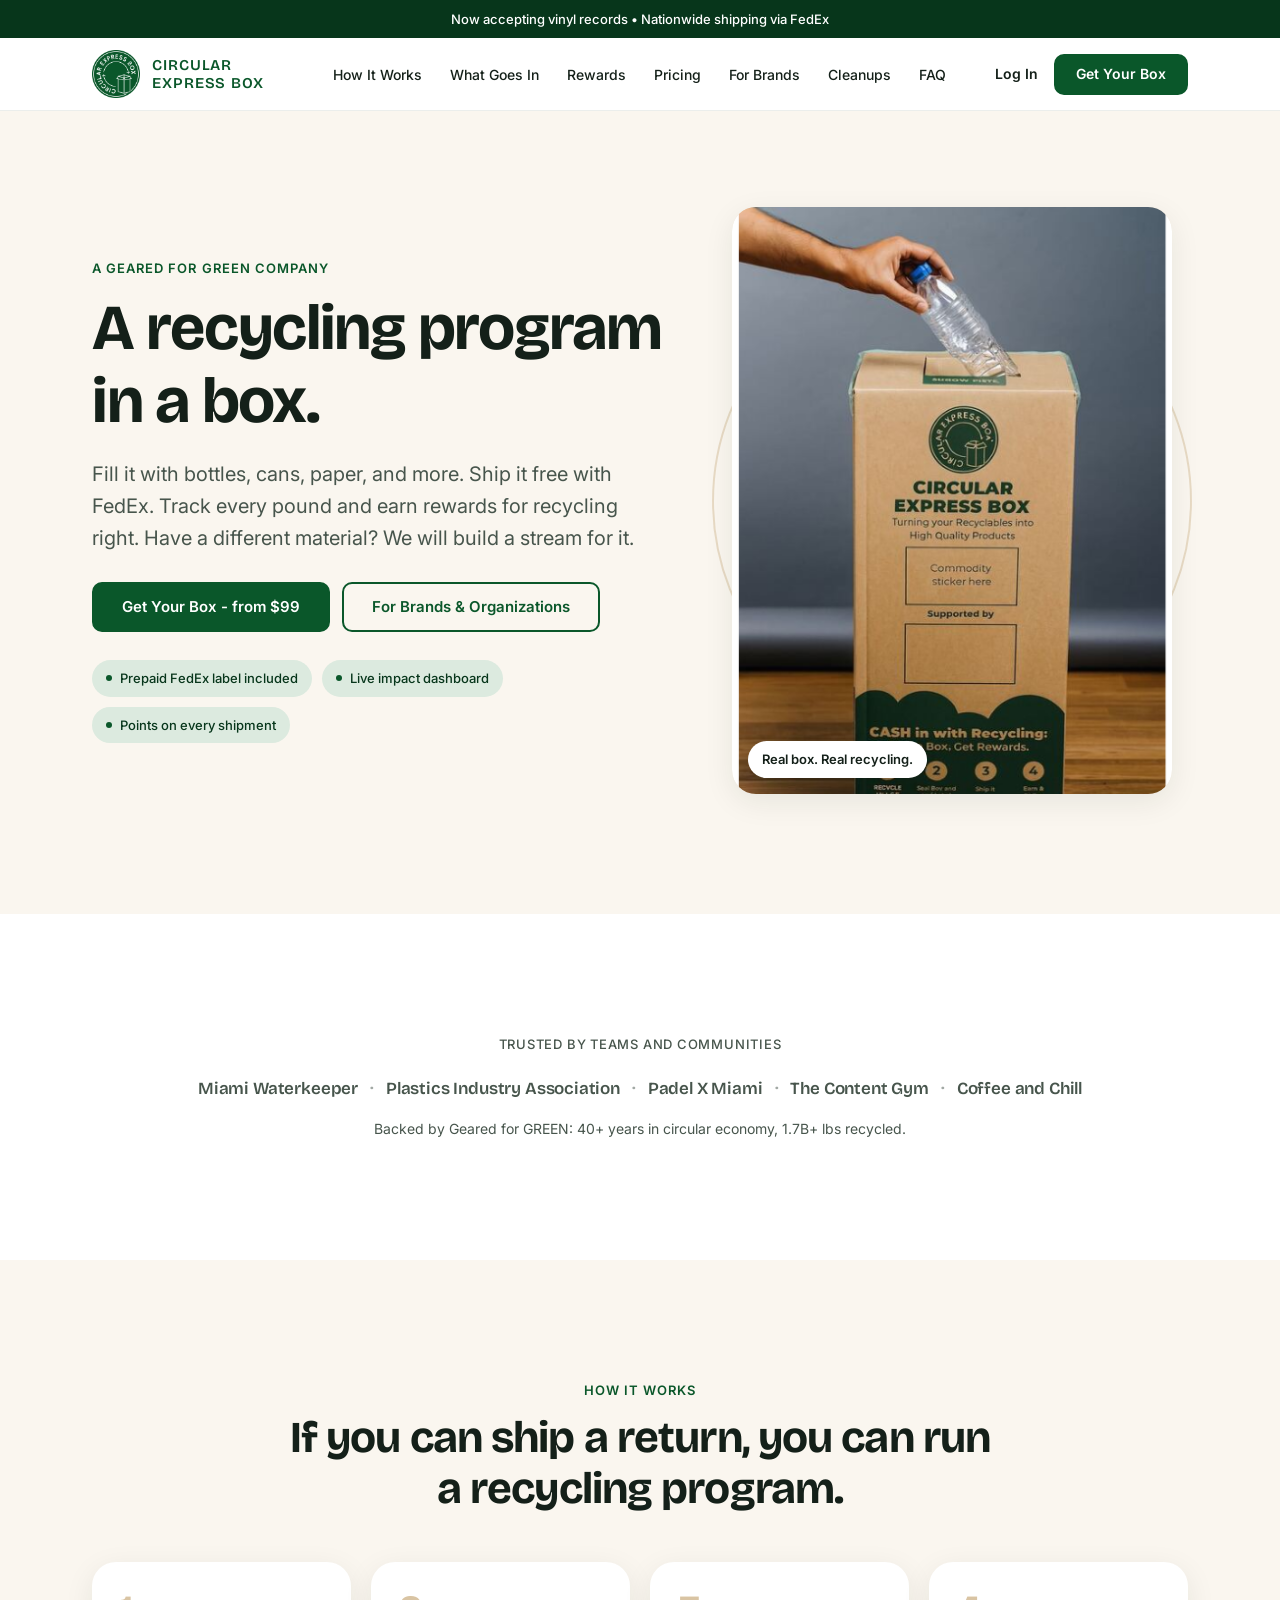
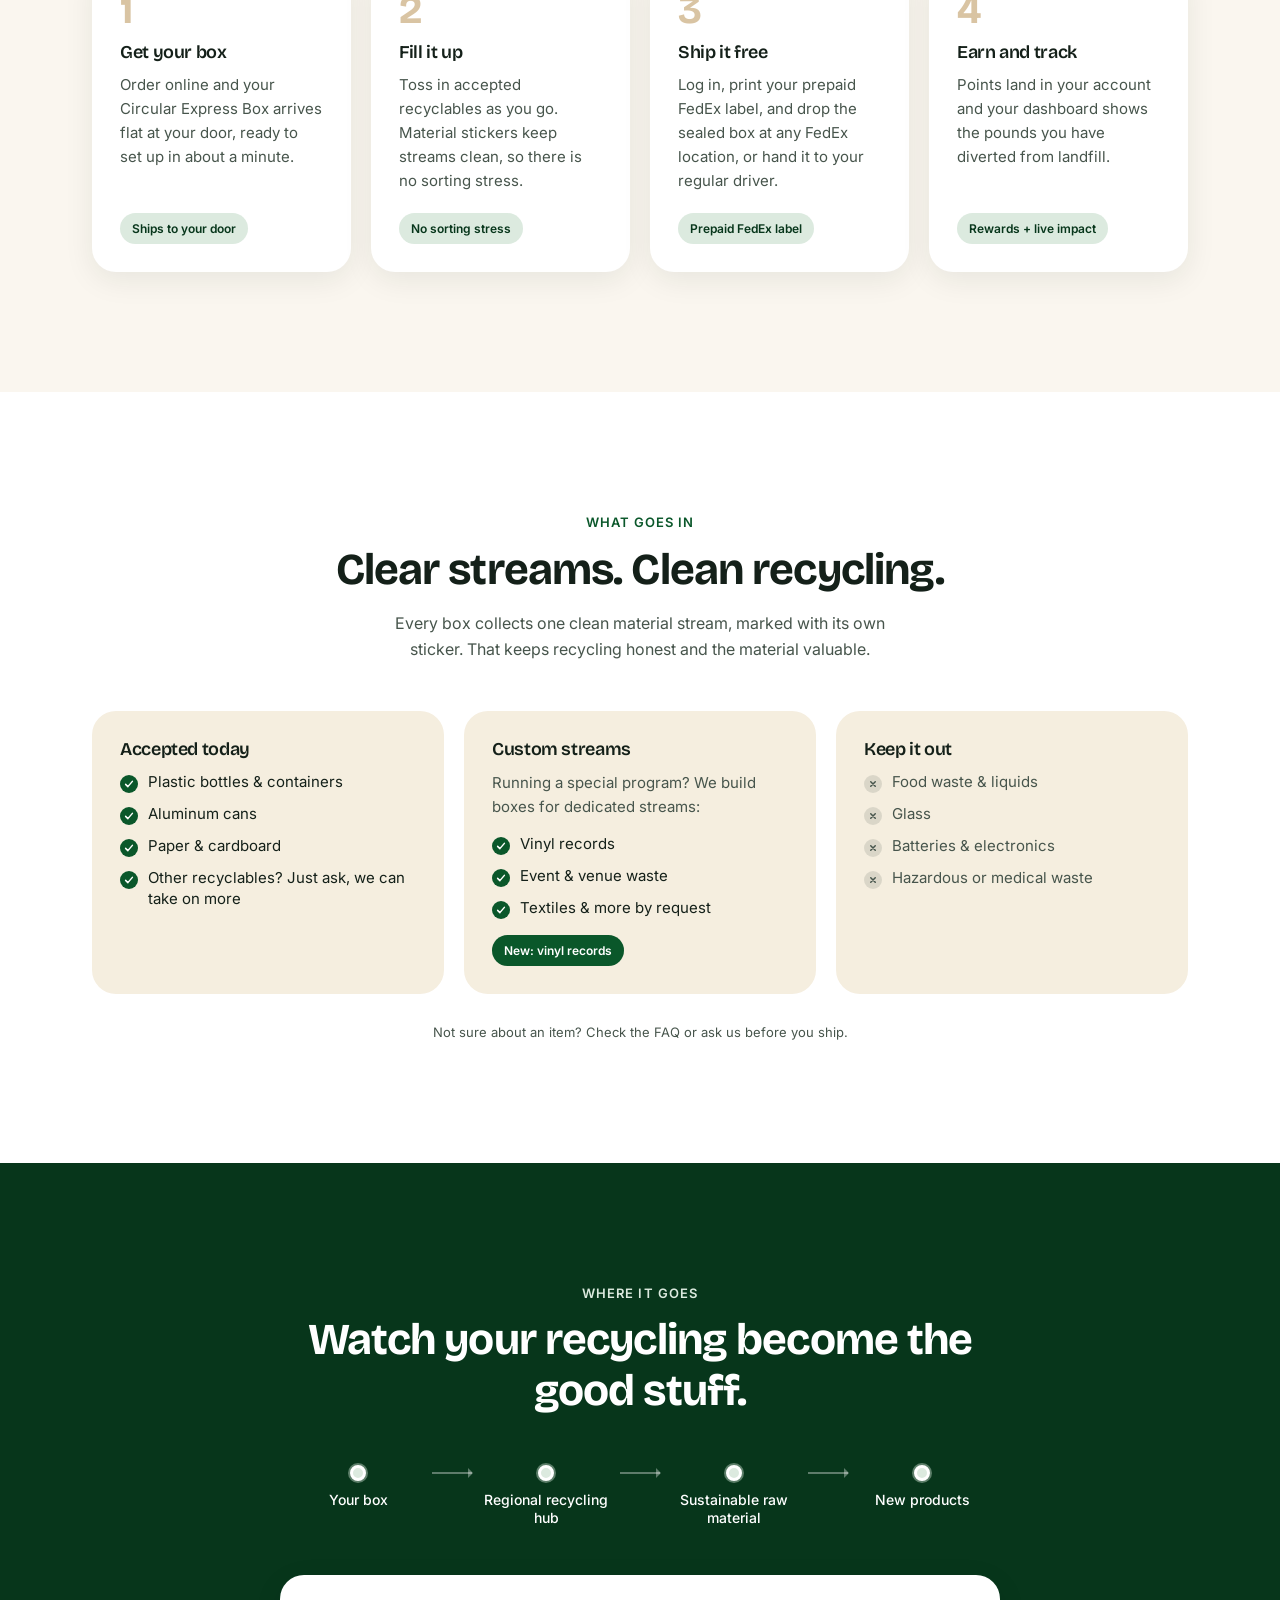
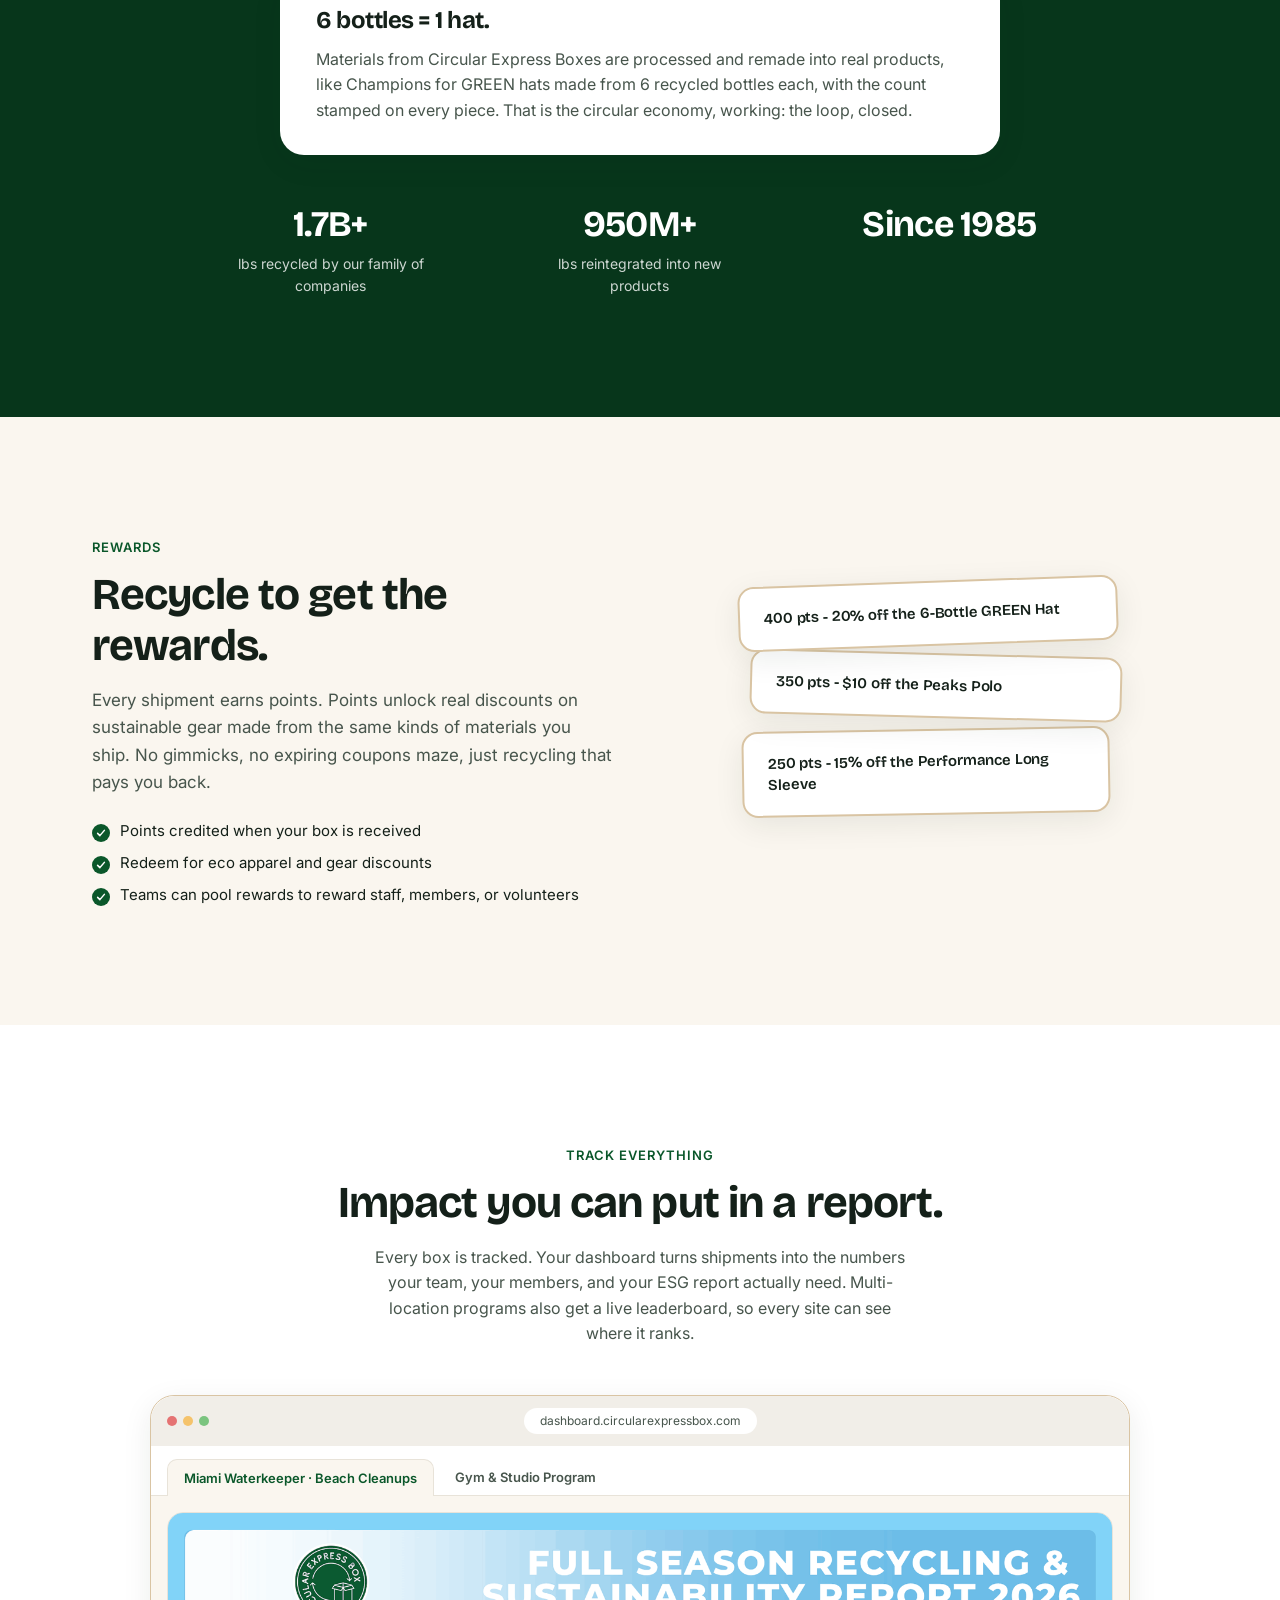
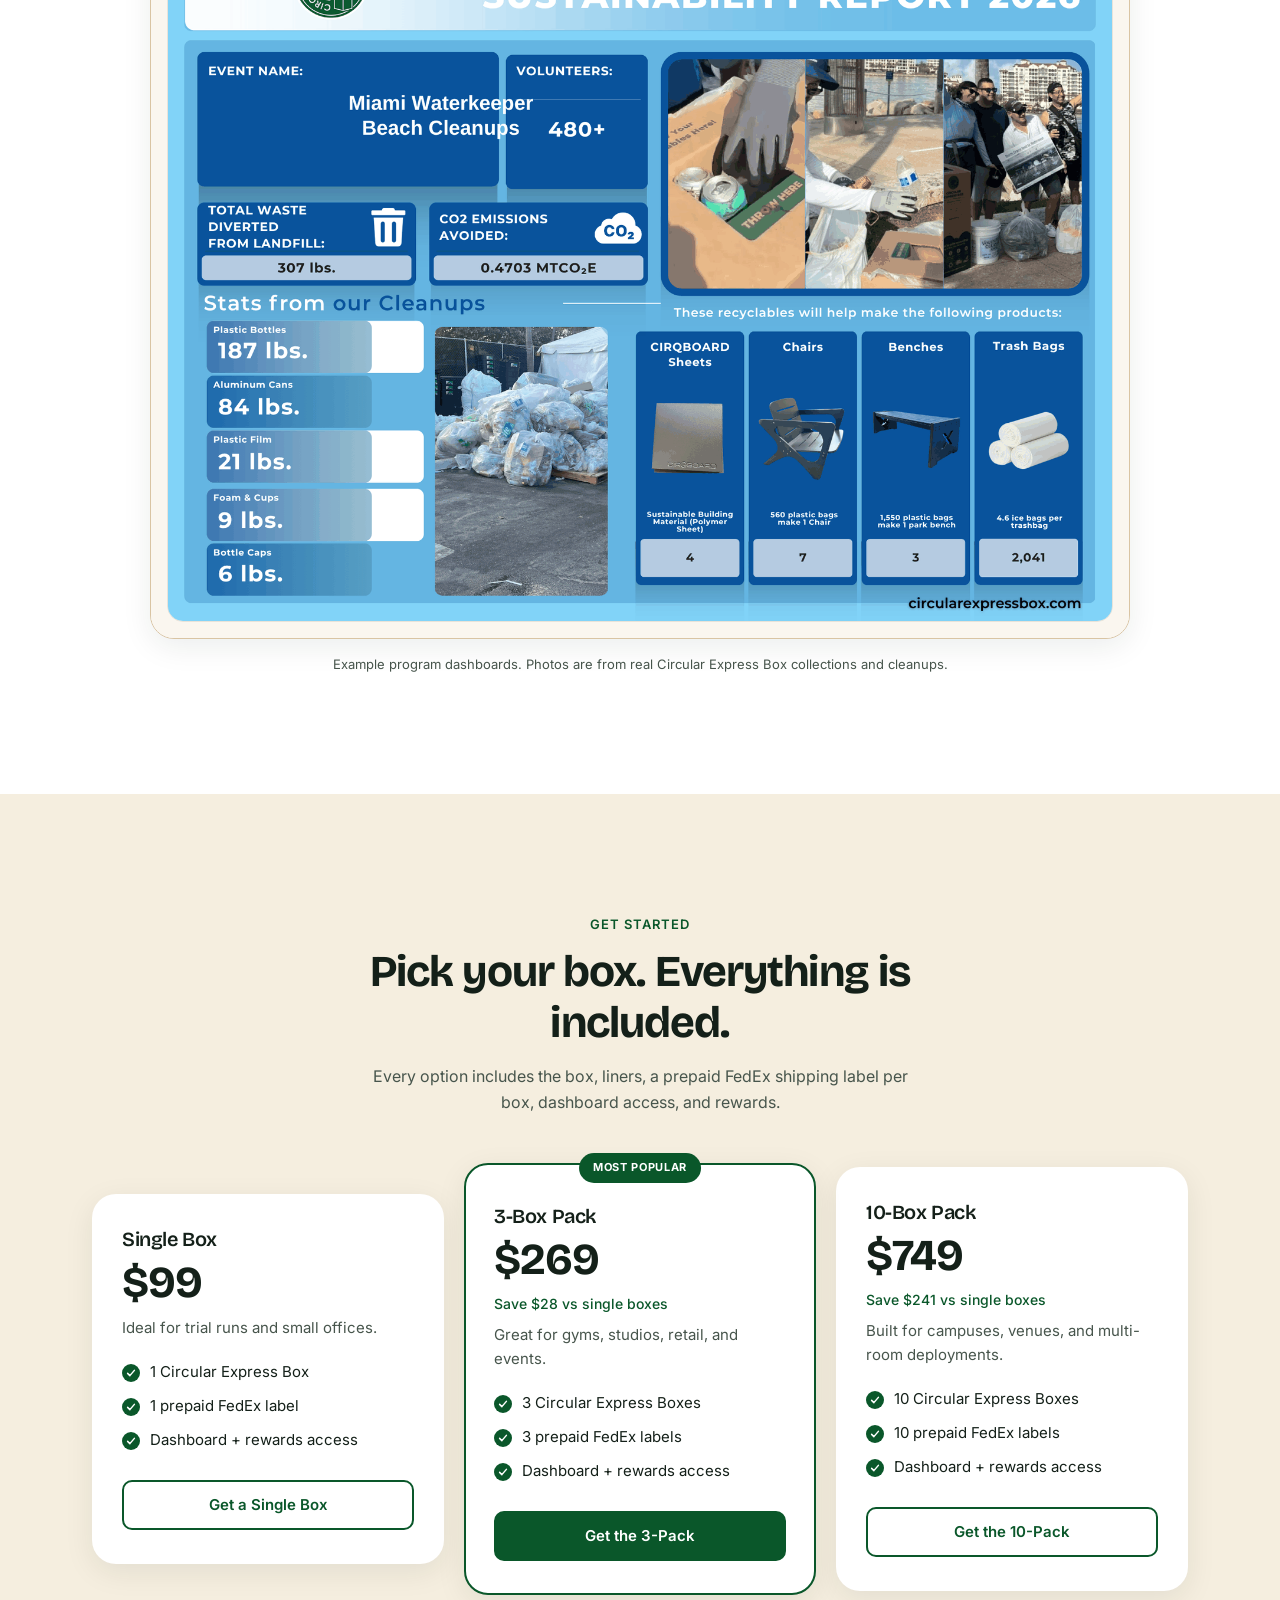
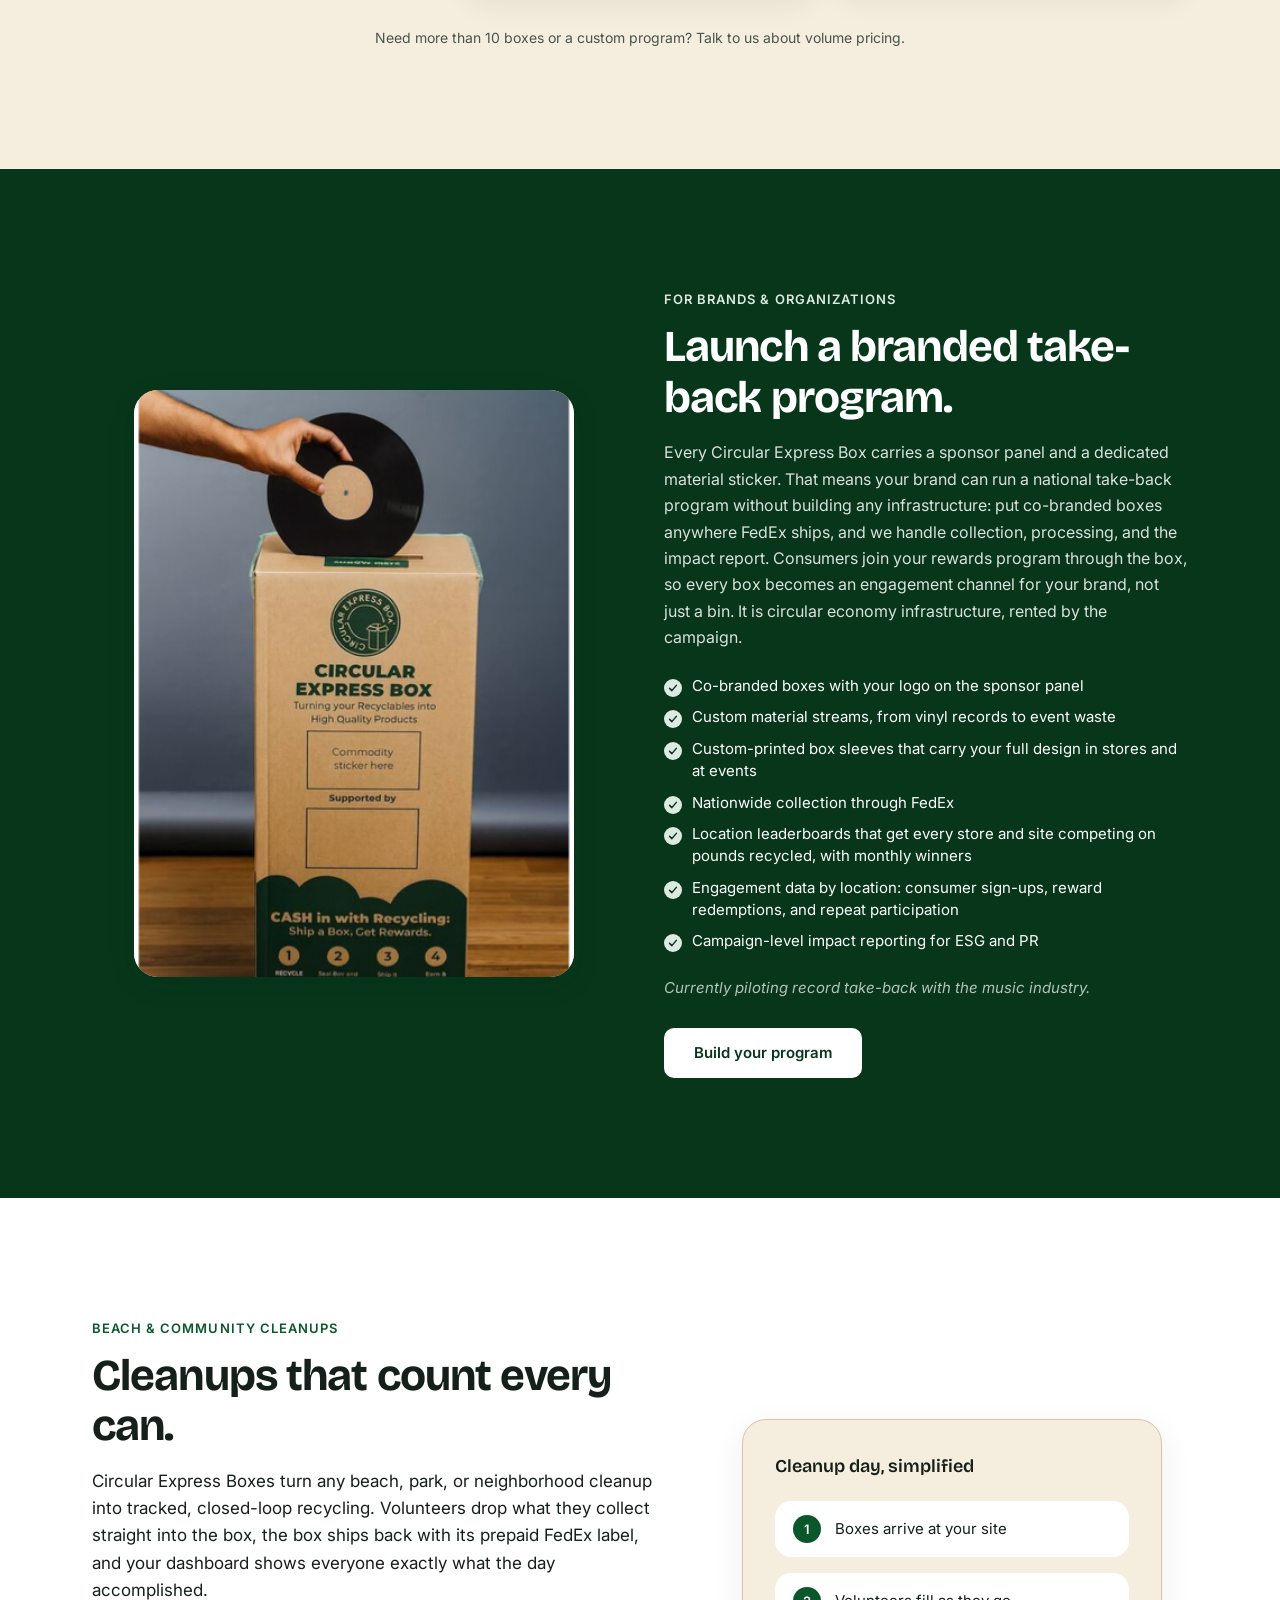
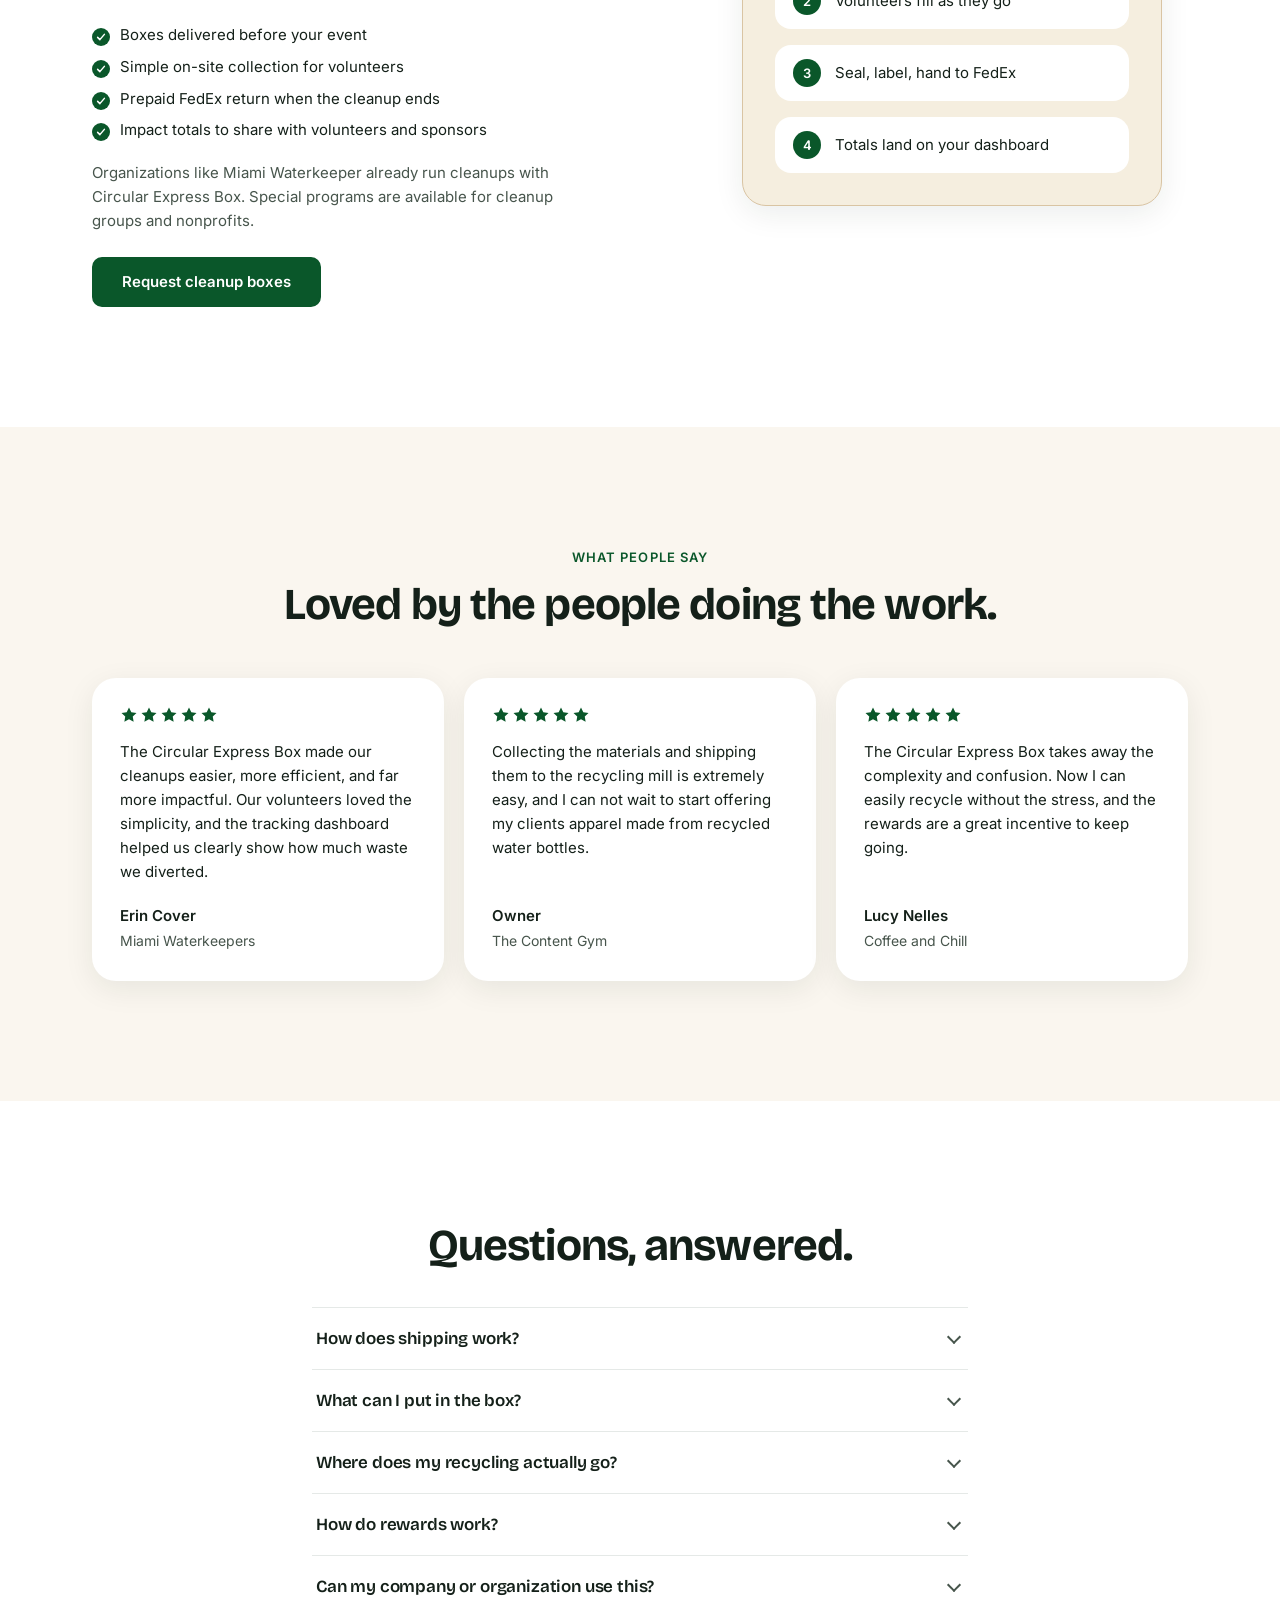
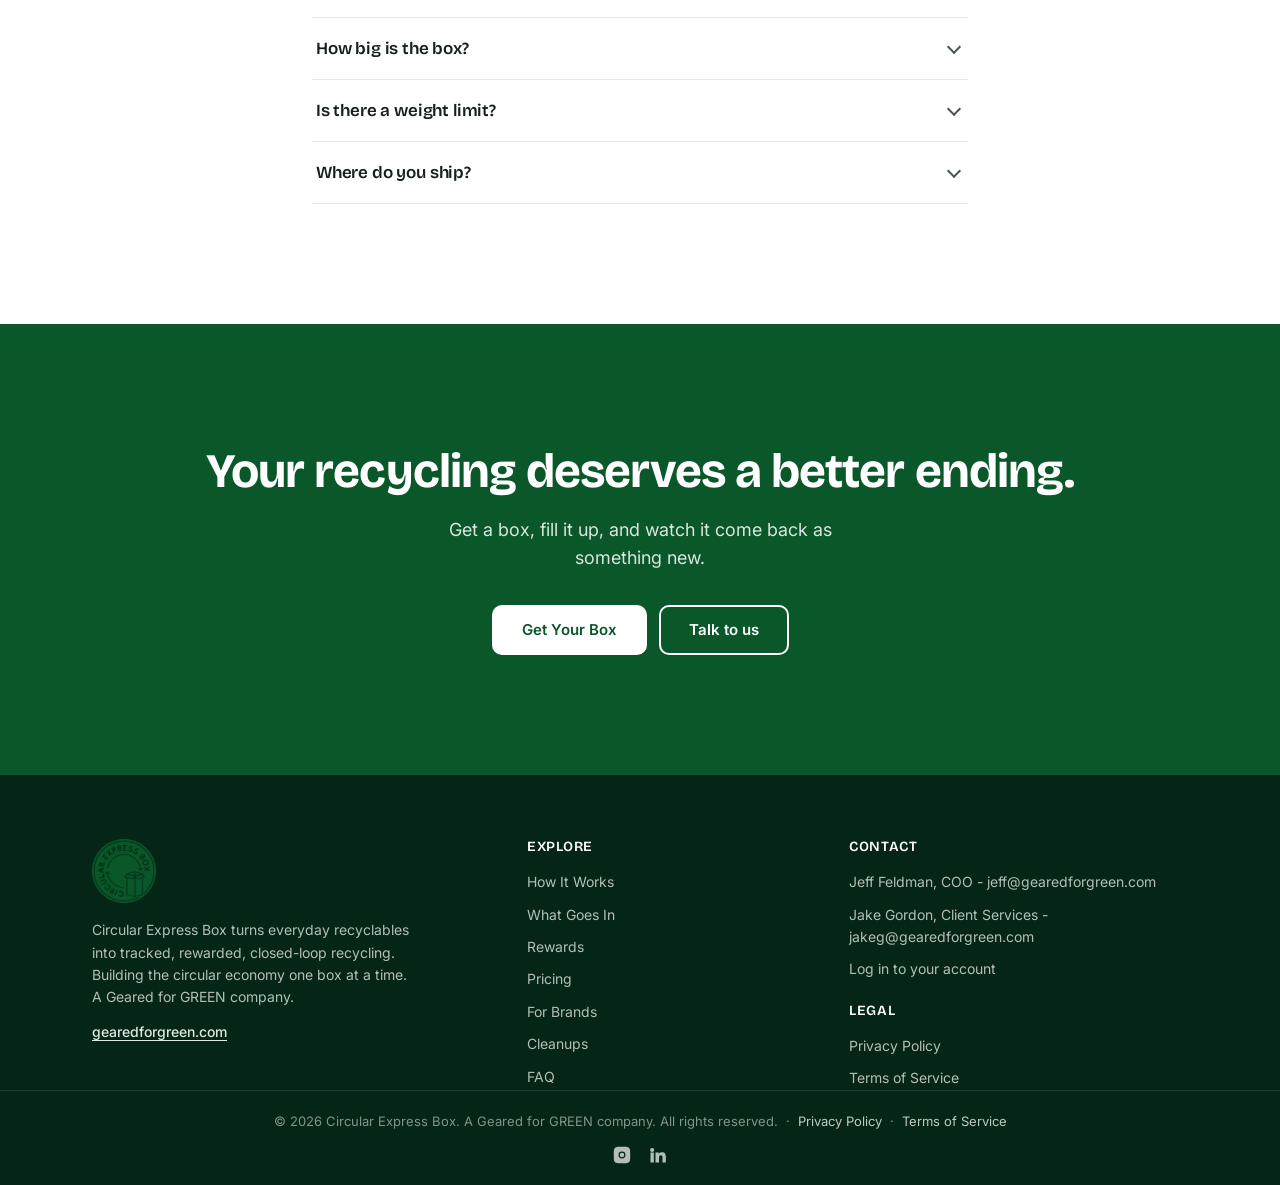
==== commit bc0b8877: "Andrew copy update: circular economy language, leaderboards, engagement data, 2 FAQs, real box dimen" ====
--- a/index.html
+++ b/index.html
@@ -224,7 +224,7 @@
         </div>
         <div class="highlight-card reveal">
           <h3>6 bottles = 1 hat.</h3>
-          <p>Materials from Circular Express Boxes are processed and remade into real products, like Champions for GREEN hats made from 6 recycled bottles each, with the count stamped on every piece. That is the loop, closed.</p>
+          <p>Materials from Circular Express Boxes are processed and remade into real products, like Champions for GREEN hats made from 6 recycled bottles each, with the count stamped on every piece. That is the circular economy, working: the loop, closed.</p>
         </div>
         <div class="stat-row reveal">
           <div class="stat-item">
@@ -271,7 +271,7 @@
         <header class="section-header reveal">
           <p class="eyebrow">TRACK EVERYTHING</p>
           <h2 id="dashboard-heading">Impact you can put in a report.</h2>
-          <p class="section-sub">Every box is tracked. Your dashboard turns shipments into the numbers your team, your members, and your ESG report actually need.</p>
+          <p class="section-sub">Every box is tracked. Your dashboard turns shipments into the numbers your team, your members, and your ESG report actually need. Multi-location programs also get a live leaderboard, so every site can see where it ranks.</p>
         </header>
         <div class="dash-window reveal">
           <div class="dash-chrome">
@@ -303,6 +303,7 @@
                 <p class="dash-persona-sub">South Florida fitness studio · Jan to Jun 2026</p>
               </div>
               <span class="dash-persona-pill dash-persona-pill-green">6 boxes shipped</span>
+                <span class="dash-persona-pill dash-persona-pill-green">Rank #2 of 8 locations</span>
             </div>
             <div class="dash-persona-kpis">
               <div class="dash-persona-kpi dash-persona-kpi-green">
@@ -412,12 +413,14 @@
         <div class="brands-content reveal">
           <p class="eyebrow eyebrow-light">FOR BRANDS &amp; ORGANIZATIONS</p>
           <h2 id="brands-heading" class="text-white">Launch a branded take-back program.</h2>
-          <p class="brands-body">Every Circular Express Box carries a sponsor panel and a dedicated material sticker. That means your brand can run a national take-back program without building any infrastructure: put co-branded boxes anywhere FedEx ships, and we handle collection, processing, and the impact report.</p>
+          <p class="brands-body">Every Circular Express Box carries a sponsor panel and a dedicated material sticker. That means your brand can run a national take-back program without building any infrastructure: put co-branded boxes anywhere FedEx ships, and we handle collection, processing, and the impact report. Consumers join your rewards program through the box, so every box becomes an engagement channel for your brand, not just a bin. It is circular economy infrastructure, rented by the campaign.</p>
           <ul class="check-list check-list-light">
             <li>Co-branded boxes with your logo on the sponsor panel</li>
             <li>Custom material streams, from vinyl records to event waste</li>
             <li>Custom-printed box sleeves that carry your full design in stores and at events</li>
             <li>Nationwide collection through FedEx</li>
+            <li>Location leaderboards that get every store and site competing on pounds recycled, with monthly winners</li>
+            <li>Engagement data by location: consumer sign-ups, reward redemptions, and repeat participation</li>
             <li>Campaign-level impact reporting for ESG and PR</li>
           </ul>
           <p class="brands-quote">Currently piloting record take-back with the music industry.</p>
@@ -574,7 +577,25 @@
               <span class="faq-chevron" aria-hidden="true"></span>
             </button>
             <div class="faq-answer" id="faq-a6" role="region" aria-labelledby="faq-q6" hidden>
-              <p>The standard Circular Express Box is a heavy-duty, tamper-friendly collection box sized for high-traffic spots like lobbies, gyms, and cafes, and it ships flat with liners included.</p>
+              <p>The standard Circular Express Box measures 15 x 15 x 34.5 inches, a heavy-duty double-wall box sized for high-traffic spots like lobbies, gyms, and cafes. It ships flat with liners included and sets up in about a minute.</p>
+            </div>
+          </div>
+          <div class="faq-item reveal" role="listitem">
+            <button type="button" class="faq-question" aria-expanded="false" id="faq-q7" aria-controls="faq-a7">
+              <span>Is there a weight limit?</span>
+              <span class="faq-chevron" aria-hidden="true"></span>
+            </button>
+            <div class="faq-answer" id="faq-a7" role="region" aria-labelledby="faq-q7" hidden>
+              <p>A full box of bottles, cans, or paper typically weighs 15 to 30 lbs, well within your prepaid FedEx label. If you think a box is over 50 lbs, contact us before shipping and we will set you up with the right label.</p>
+            </div>
+          </div>
+          <div class="faq-item reveal" role="listitem">
+            <button type="button" class="faq-question" aria-expanded="false" id="faq-q8" aria-controls="faq-a8">
+              <span>Where do you ship?</span>
+              <span class="faq-chevron" aria-hidden="true"></span>
+            </button>
+            <div class="faq-answer" id="faq-a8" role="region" aria-labelledby="faq-q8" hidden>
+              <p>Anywhere FedEx picks up and delivers in the United States, all 50 states. Boxes from Alaska and Hawaii may take a little longer to reach the recycling hub, but the label is still prepaid.</p>
             </div>
           </div>
         </div>
@@ -601,7 +622,7 @@
     <div class="container footer-grid">
       <div class="footer-col footer-about">
         <img src="assets/ceb-logo.png" alt="Circular Express Box logo" width="64" height="64" class="footer-logo" loading="lazy">
-        <p>Circular Express Box turns everyday recyclables into tracked, rewarded, closed-loop recycling. A Geared for GREEN company.</p>
+        <p>Circular Express Box turns everyday recyclables into tracked, rewarded, closed-loop recycling. Building the circular economy one box at a time. A Geared for GREEN company.</p>
         <a href="https://www.gearedforgreen.com" target="_blank" rel="noopener noreferrer">gearedforgreen.com</a>
       </div>
       <div class="footer-col">
@@ -623,10 +644,23 @@
           <li><a href="mailto:jakeg@gearedforgreen.com">Jake Gordon, Client Services - jakeg@gearedforgreen.com</a></li>
           <li><a href="https://circularexpressbox.com">Log in to your account</a></li>
         </ul>
+        <h3 class="footer-heading footer-heading-legal">Legal</h3>
+        <ul class="footer-links">
+          <li><a href="privacy.html">Privacy Policy</a></li>
+          <li><a href="terms.html">Terms of Service</a></li>
+        </ul>
       </div>
     </div>
     <div class="footer-bottom">
-      <p>&copy; 2026 Circular Express Box. A Geared for GREEN company. All rights reserved.</p>
+      <p>&copy; 2026 Circular Express Box. A Geared for GREEN company. All rights reserved. &nbsp;&middot;&nbsp; <a href="privacy.html">Privacy Policy</a> &nbsp;&middot;&nbsp; <a href="terms.html">Terms of Service</a></p>
+      <div class="footer-social">
+        <a href="https://www.instagram.com/geared4green/" target="_blank" rel="noopener noreferrer" aria-label="Instagram">
+          <svg width="20" height="20" viewBox="0 0 24 24" fill="currentColor" aria-hidden="true"><path d="M12 2.16c3.2 0 3.58.01 4.85.07 1.17.05 1.8.25 2.23.41.56.22.96.48 1.38.9.42.42.68.82.9 1.38.16.42.36 1.06.41 2.23.06 1.27.07 1.65.07 4.85s-.01 3.58-.07 4.85c-.05 1.17-.25 1.8-.41 2.23-.22.56-.48.96-.9 1.38-.42.42-.82.68-1.38.9-.42.16-1.06.36-2.23.41-1.27.06-1.65.07-4.85.07s-3.58-.01-4.85-.07c-1.17-.05-1.8-.25-2.23-.41-.56-.22-.96-.48-1.38-.9-.42-.42-.68-.82-.9-1.38-.16-.42-.36-1.06-.41-2.23C2.17 15.58 2.16 15.2 2.16 12s.01-3.58.07-4.85c.05-1.17.25-1.8.41-2.23.22-.56.48-.96.9-1.38.42-.42.82-.68 1.38-.9.42-.16 1.06-.36 2.23-.41C8.42 2.17 8.8 2.16 12 2.16zm0 5.68a4.16 4.16 0 1 0 0 8.32 4.16 4.16 0 0 0 0-8.32zm0 6.86a2.7 2.7 0 1 1 0-5.4 2.7 2.7 0 0 1 0 5.4zm5.3-7.02a.97.97 0 1 1-1.94 0 .97.97 0 0 1 1.94 0z"/></svg>
+        </a>
+        <a href="https://www.linkedin.com/company/geared-for-green/" target="_blank" rel="noopener noreferrer" aria-label="LinkedIn">
+          <svg width="20" height="20" viewBox="0 0 24 24" fill="currentColor" aria-hidden="true"><path d="M4.98 3.5a2.5 2.5 0 1 1 0 5 2.5 2.5 0 0 1 0-5zM3 9h4v12H3zM9 9h3.8v1.64h.05c.53-.95 1.83-1.95 3.77-1.95 4.03 0 4.78 2.5 4.78 5.76V21h-4v-5.6c0-1.34-.03-3.06-1.9-3.06-1.9 0-2.2 1.46-2.2 2.96V21H9z"/></svg>
+        </a>
+      </div>
     </div>
   </footer>
 
--- a/css/styles.css
+++ b/css/styles.css
@@ -2458,3 +2458,116 @@
   font-weight: 600;
   font-size: 13px;
 }
+
+/* Footer legal + social (added with Andrew copy update) */
+.footer-heading-legal { margin-top: 22px; }
+
+.footer-bottom a {
+  color: rgba(255, 255, 255, 0.75);
+  text-decoration: none;
+  transition: color 150ms ease;
+}
+
+.footer-bottom a:hover {
+  color: var(--white);
+  text-decoration: underline;
+}
+
+.footer-social {
+  display: flex;
+  justify-content: center;
+  gap: 16px;
+  margin-top: 14px;
+}
+
+.footer-social a {
+  color: rgba(255, 255, 255, 0.7);
+  display: inline-flex;
+  transition: color 150ms ease, transform 150ms ease;
+}
+
+.footer-social a:hover {
+  color: var(--white);
+  transform: translateY(-1px);
+}
+
+/* ========== Legal pages (privacy.html, terms.html) ========== */
+.legal-page {
+  background: var(--cream);
+  padding: 64px 0 96px;
+}
+
+.legal-inner {
+  width: 100%;
+  max-width: 760px;
+  margin: 0 auto;
+  padding: 48px 32px 64px;
+  background: var(--white);
+  border-radius: var(--radius-lg);
+}
+
+.legal-page h1 {
+  font-size: clamp(32px, 4vw, 44px);
+  margin-bottom: 12px;
+}
+
+.legal-updated {
+  font-size: 14px;
+  color: var(--ink-soft);
+  margin-bottom: 16px;
+}
+
+.legal-disclaimer {
+  font-style: italic;
+  font-size: 15px;
+  color: var(--ink-soft);
+  line-height: 1.6;
+  margin-bottom: 40px;
+}
+
+.legal-page h2 {
+  font-size: clamp(22px, 2.5vw, 28px);
+  margin-top: 40px;
+  margin-bottom: 14px;
+}
+
+.legal-page p {
+  font-size: 16px;
+  color: var(--ink);
+  line-height: 1.7;
+  margin-bottom: 16px;
+}
+
+.legal-list {
+  list-style: disc;
+  padding-left: 1.4em;
+  margin: 0 0 20px;
+}
+
+.legal-list li {
+  font-size: 16px;
+  color: var(--ink);
+  line-height: 1.65;
+  margin-bottom: 8px;
+}
+
+.legal-page a {
+  color: var(--green-700);
+  text-decoration: underline;
+  text-underline-offset: 3px;
+}
+
+.legal-page a:hover {
+  color: var(--green-600);
+}
+
+@media (max-width: 767px) {
+  .legal-page {
+    padding: 40px 0 64px;
+  }
+
+  .legal-inner {
+    padding: 32px 20px 48px;
+    border-radius: var(--radius-md);
+  }
+}
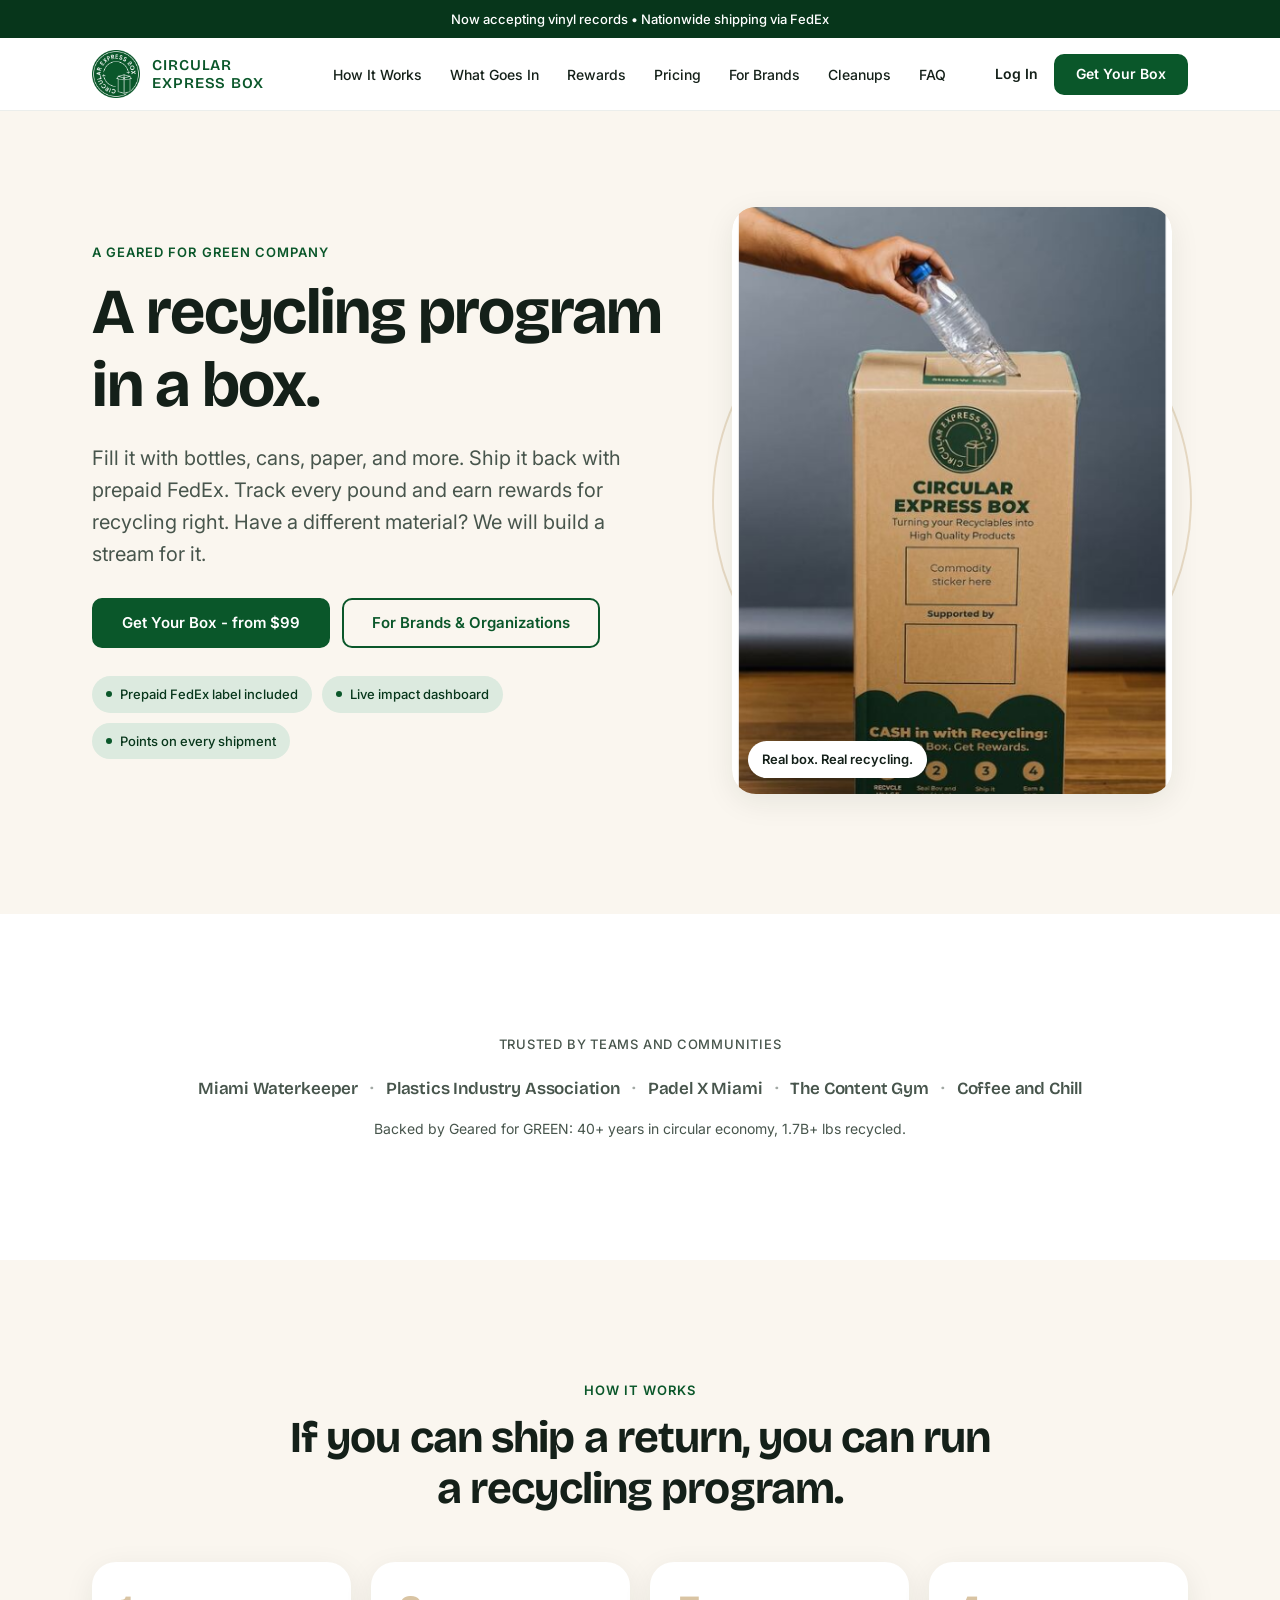
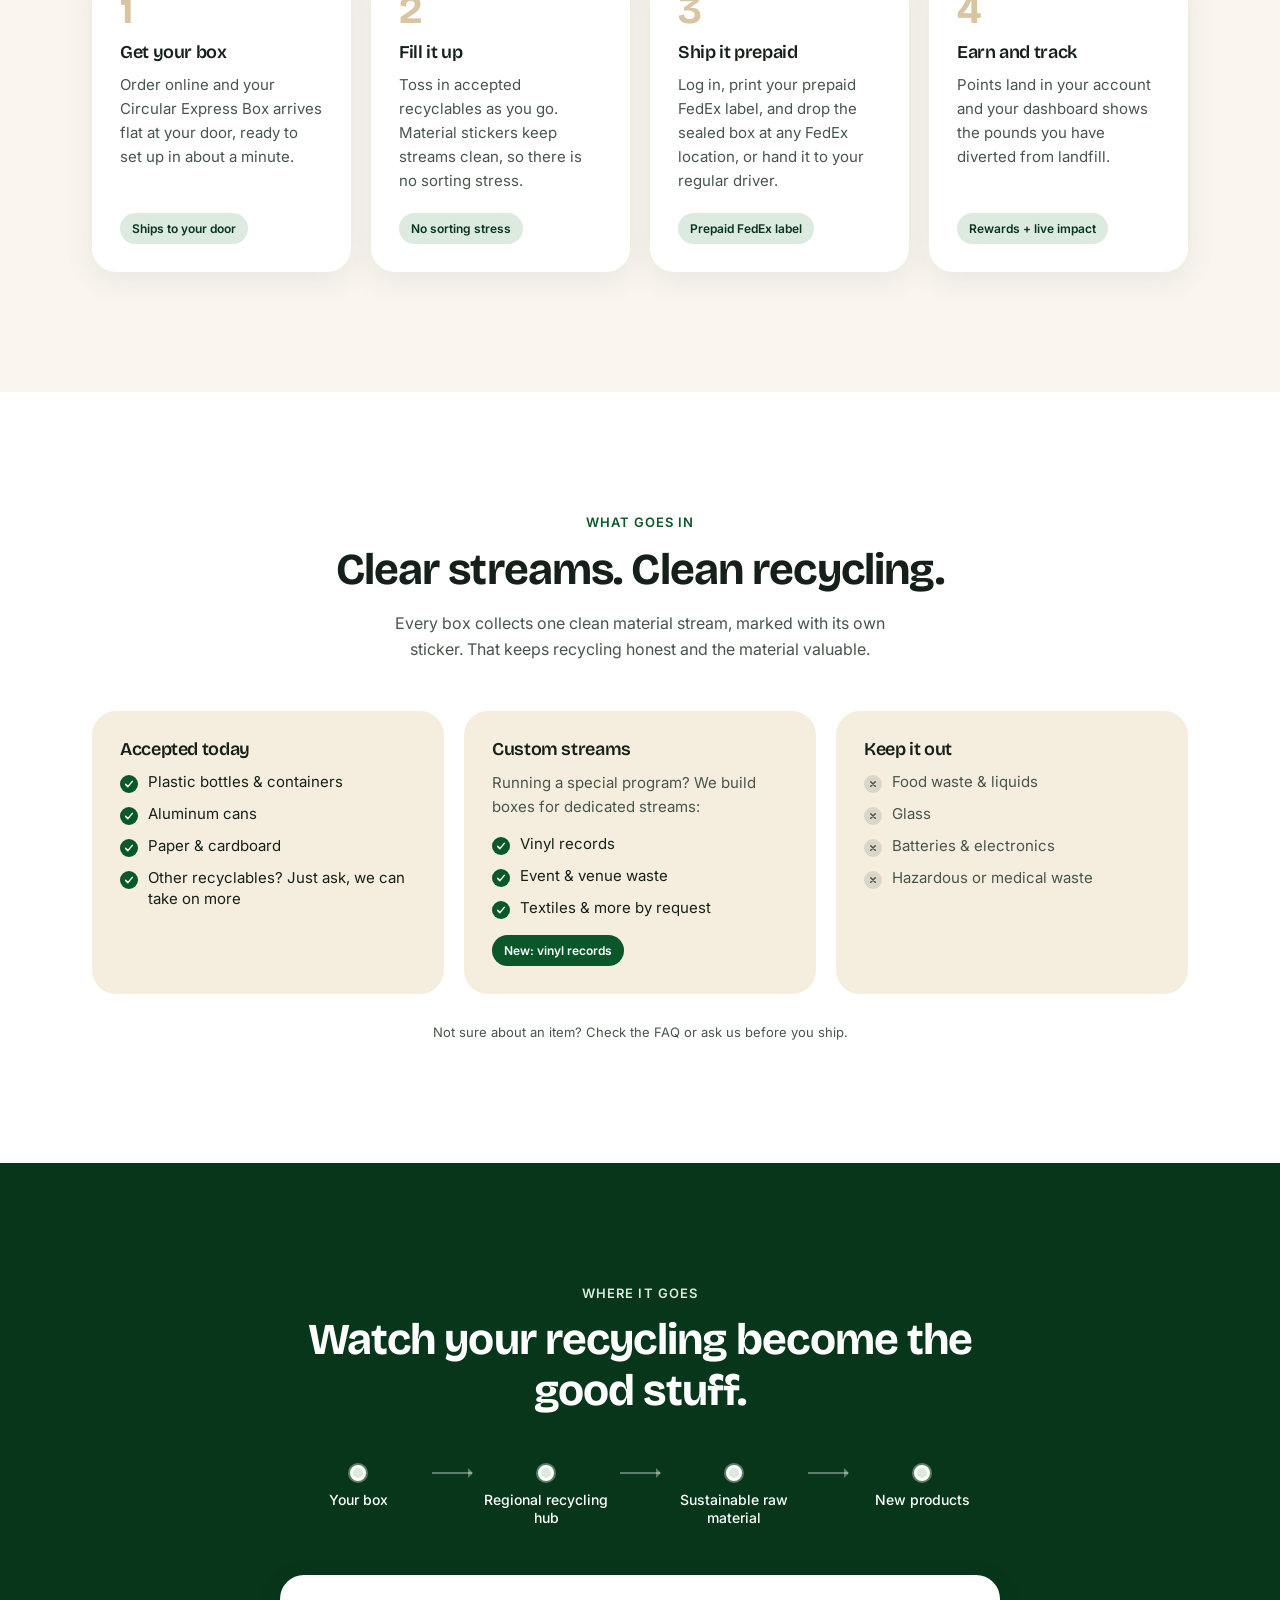
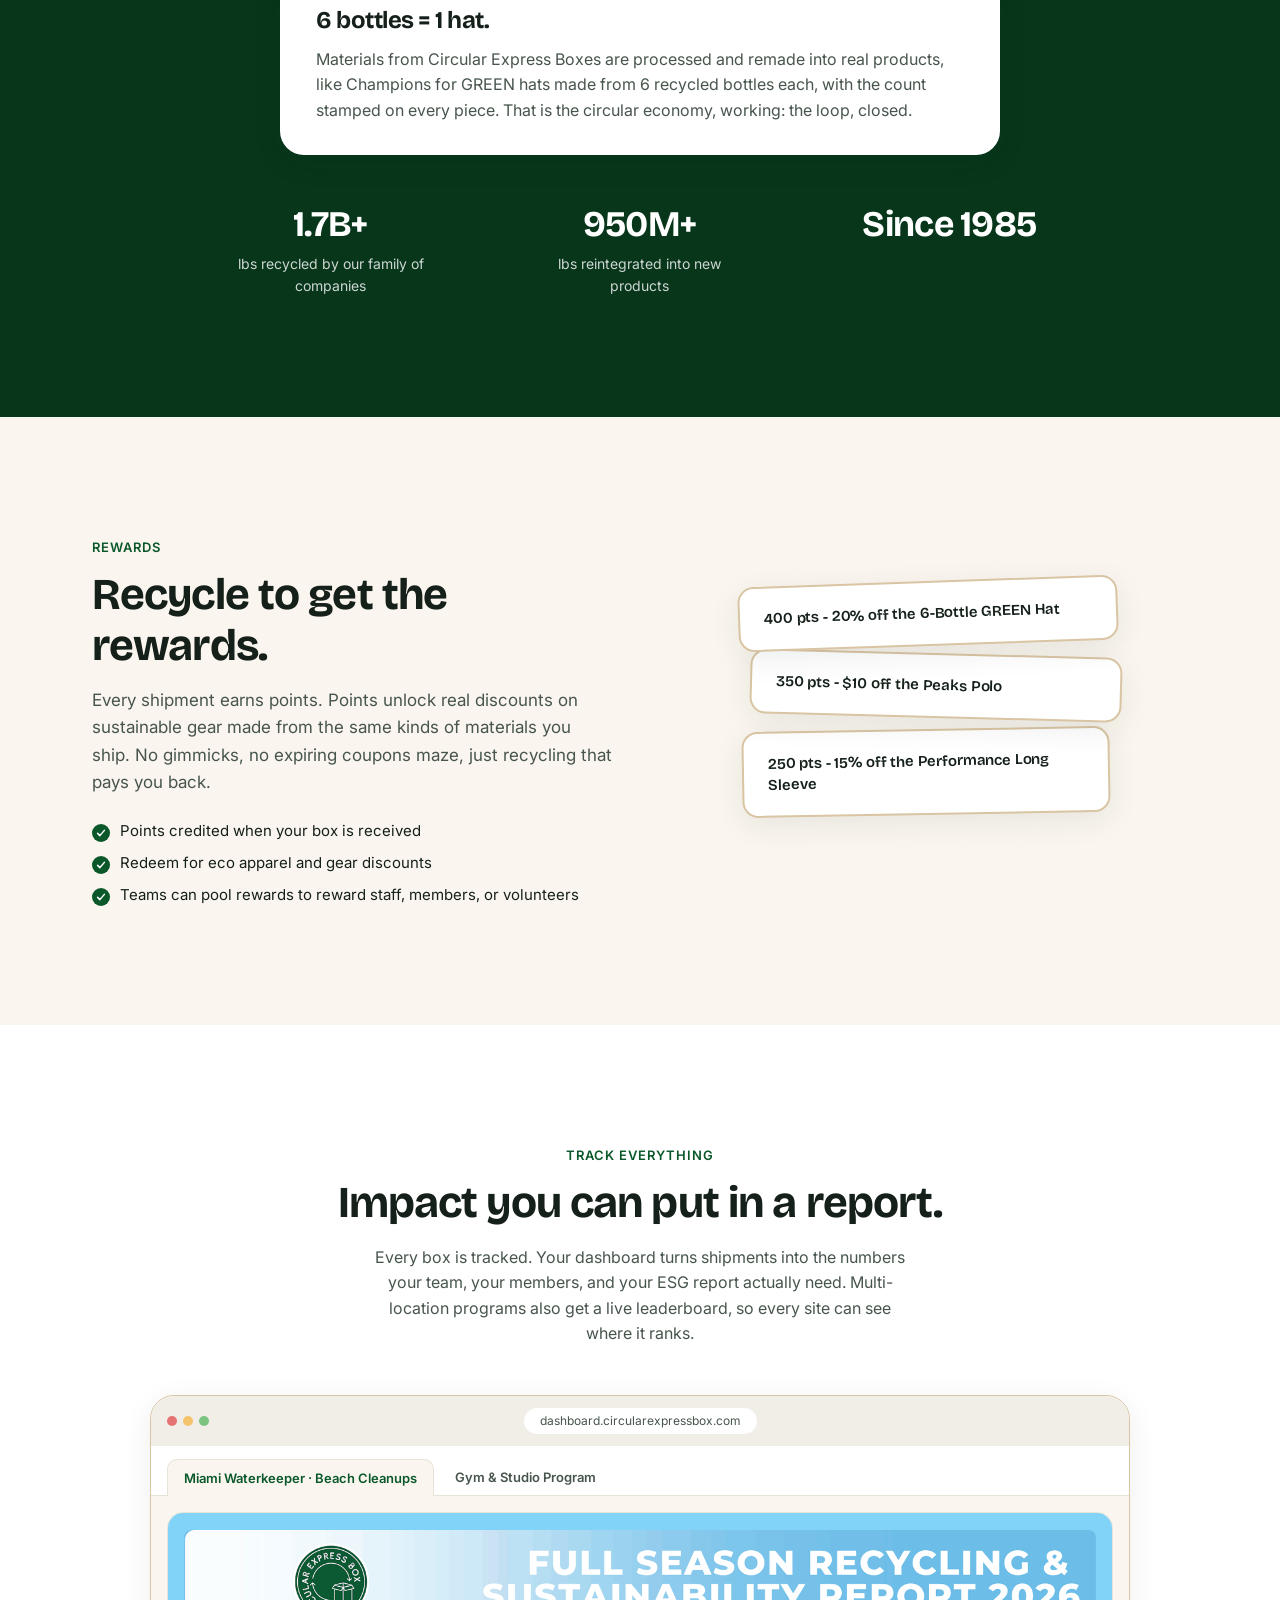
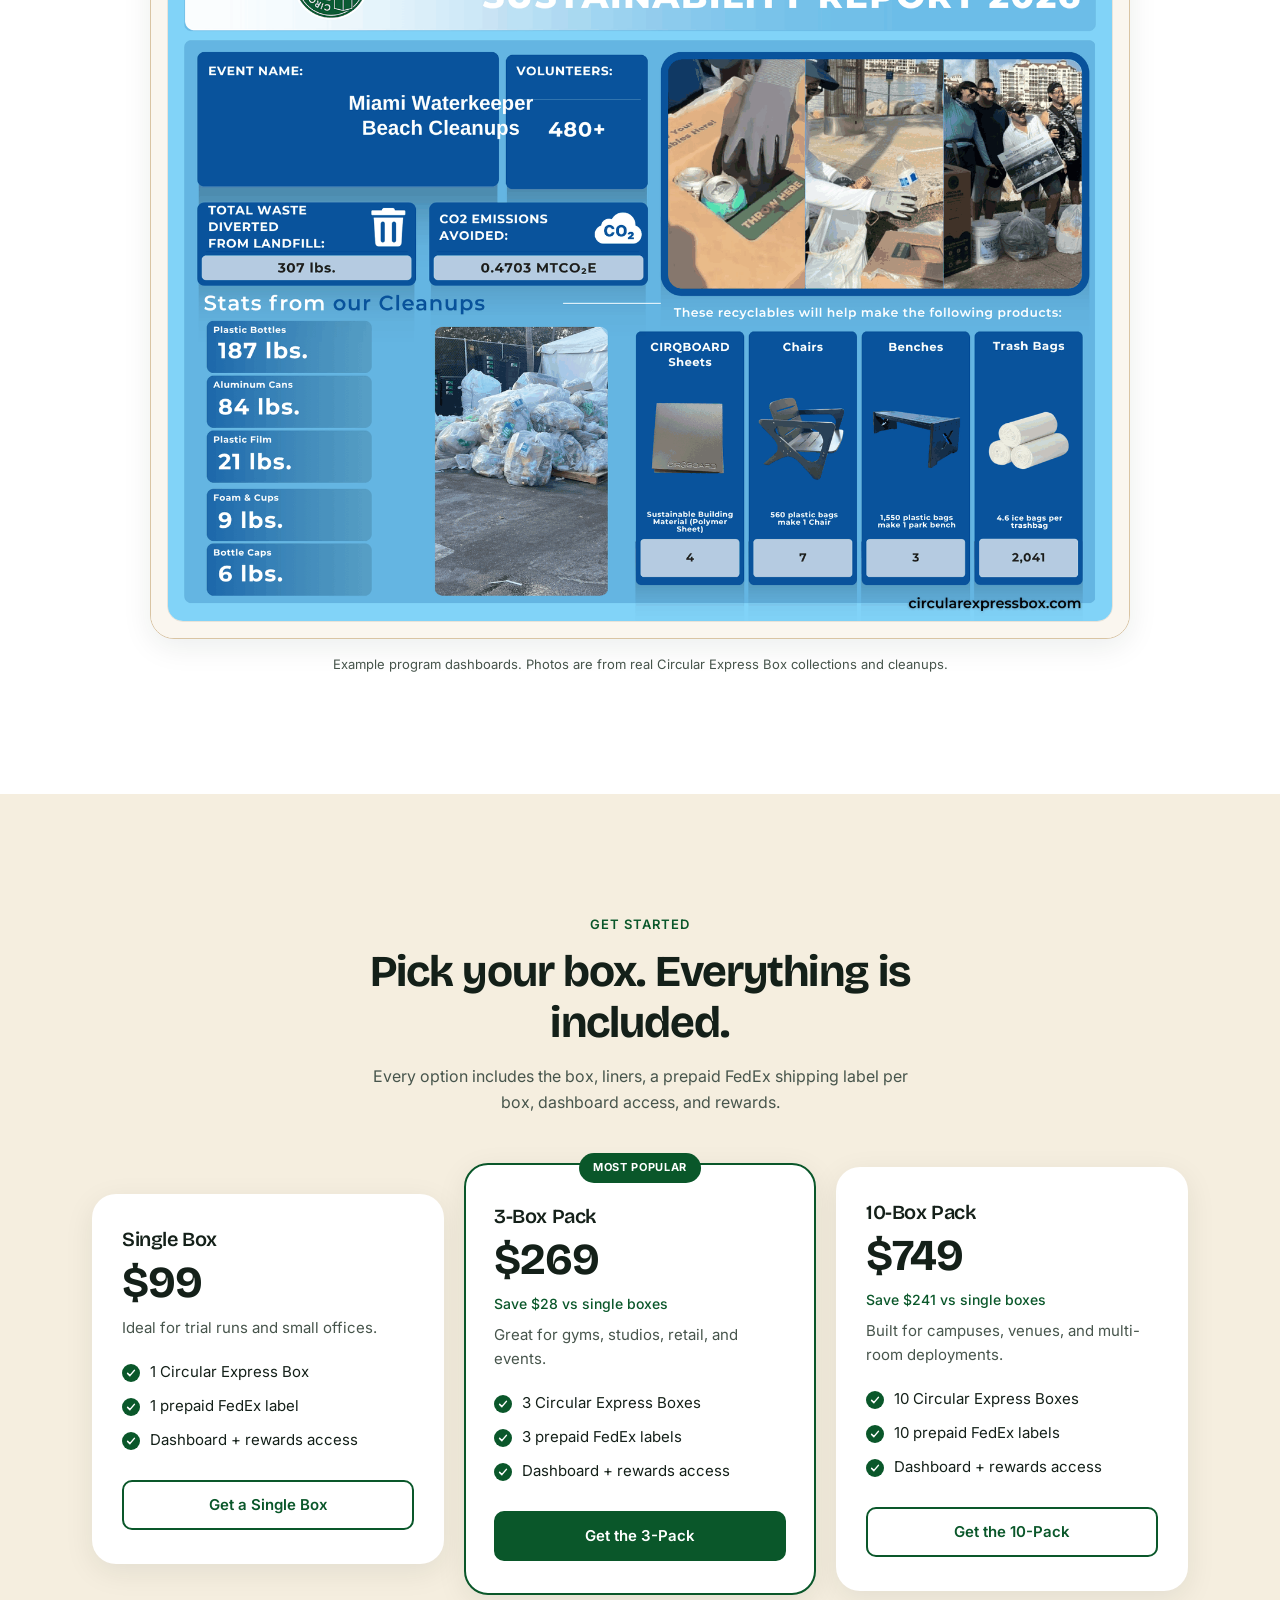
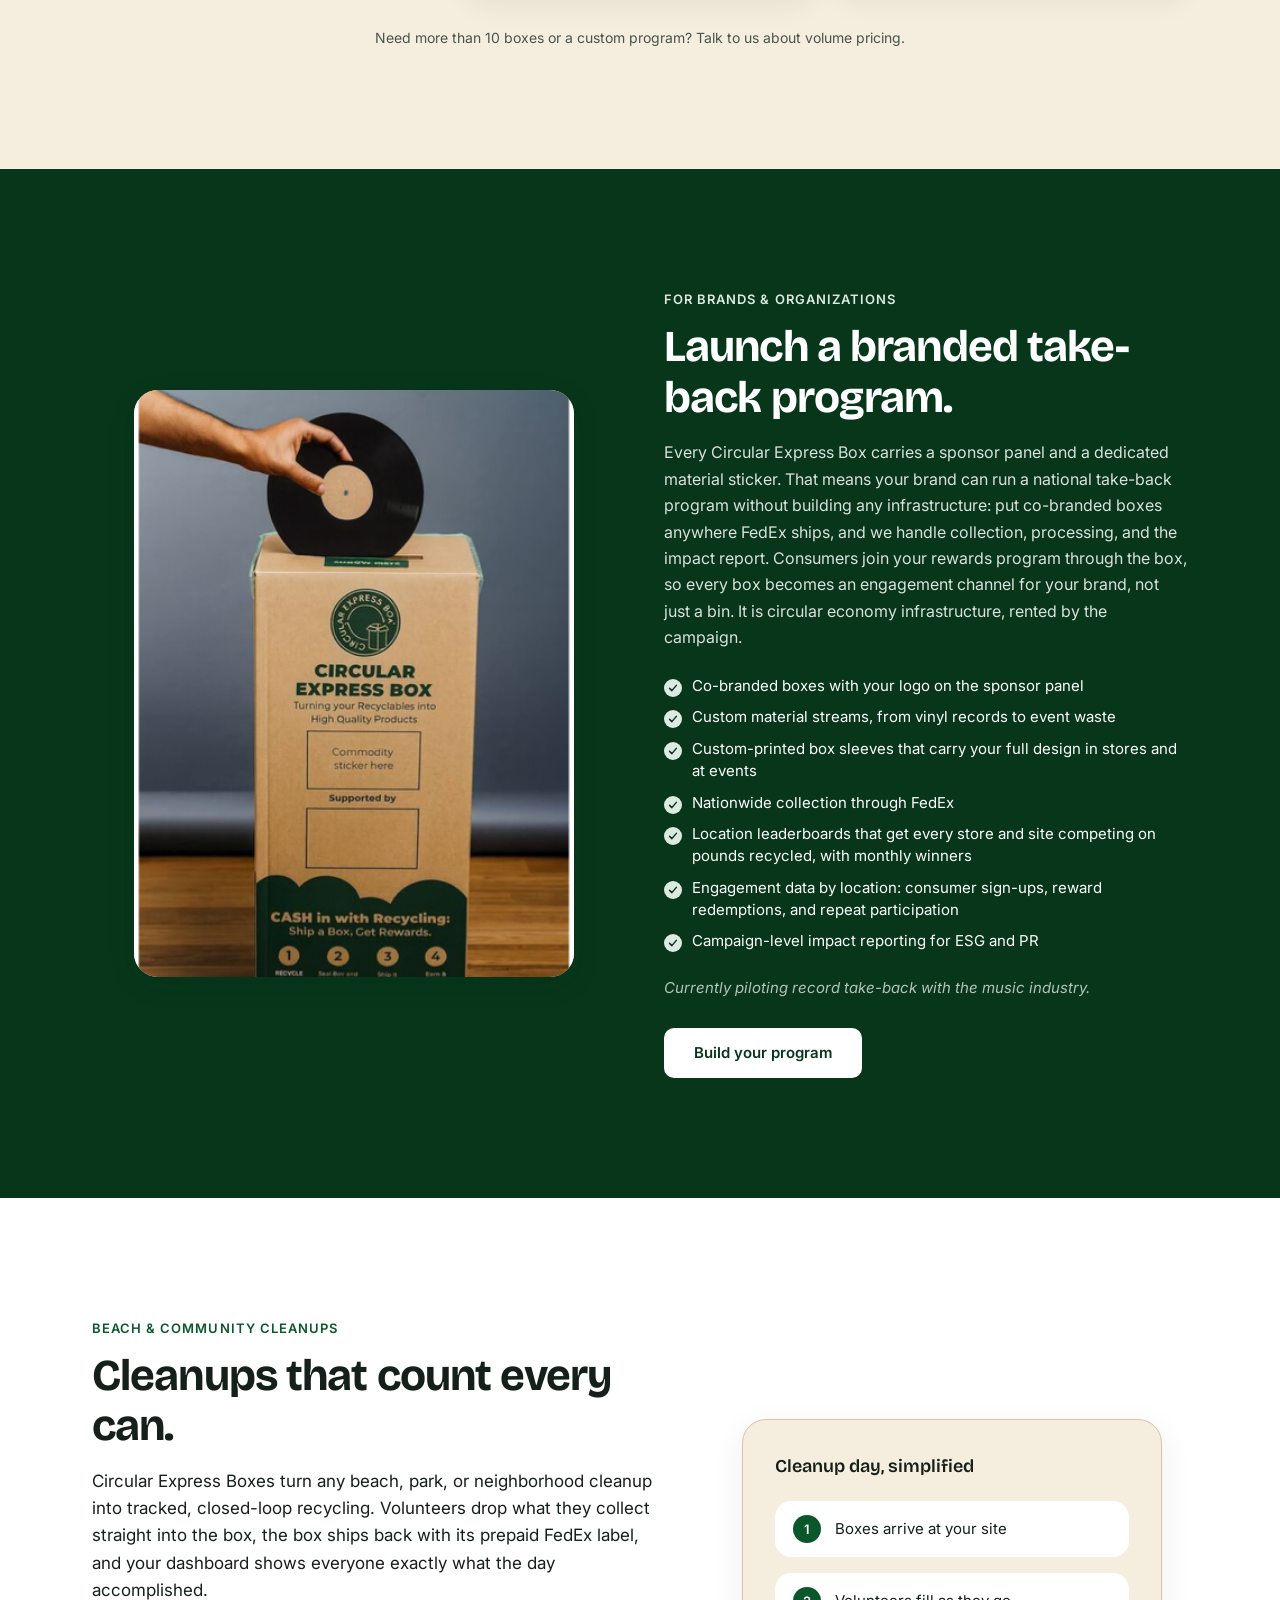
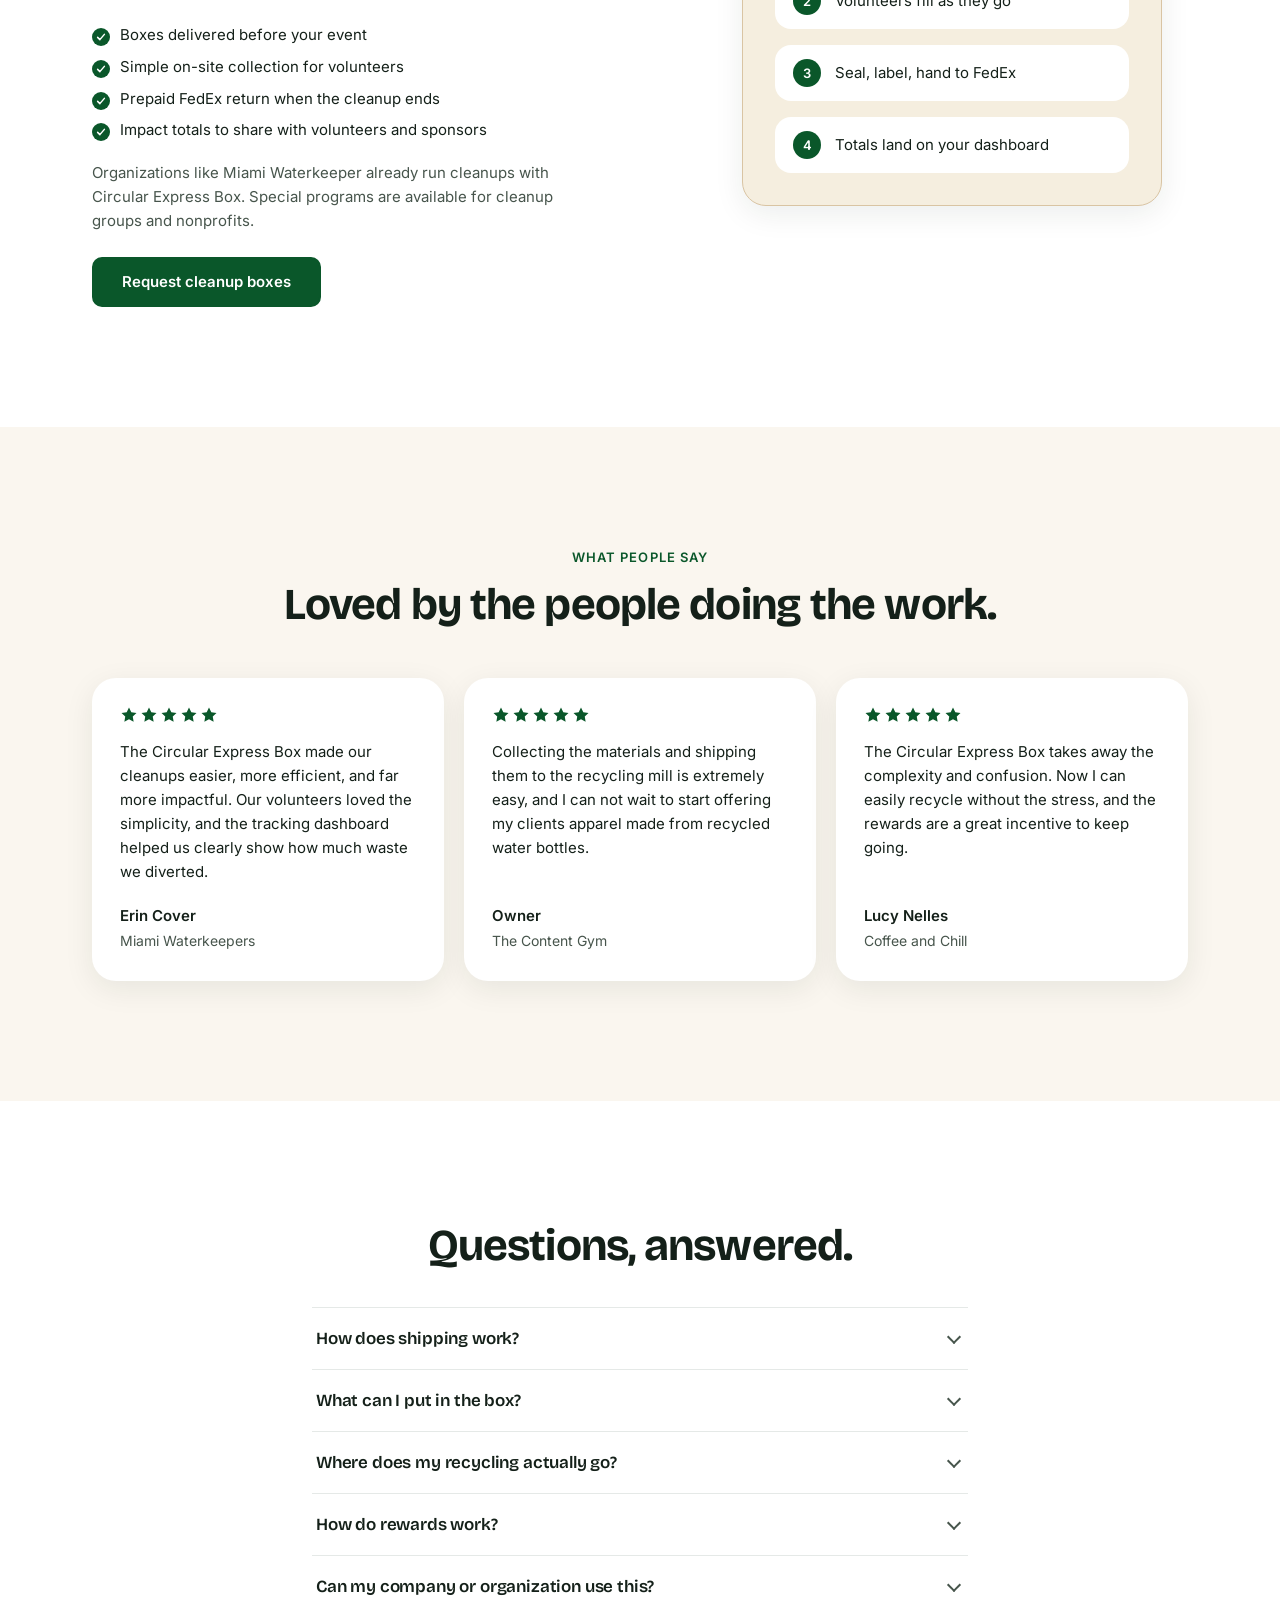
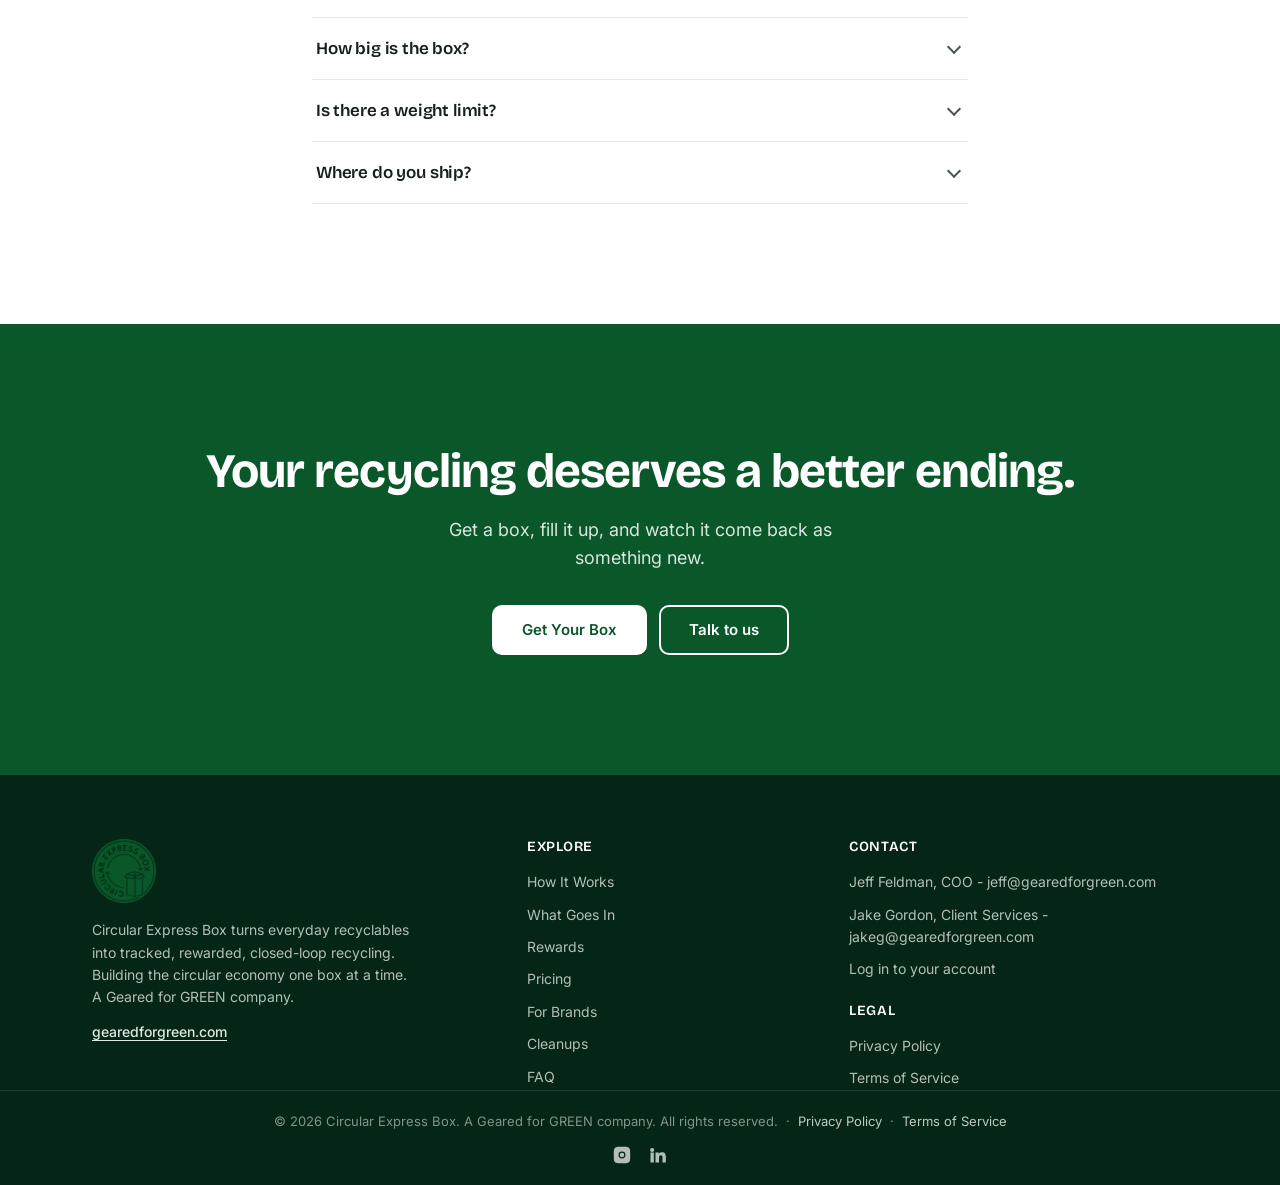
==== commit 236e3628: "Copy: prepaid FedEx phrasing per Andrew feedback (not 'free')" ====
--- a/index.html
+++ b/index.html
@@ -4,7 +4,7 @@
   <meta charset="UTF-8">
   <meta name="viewport" content="width=device-width, initial-scale=1.0">
   <title>Circular Express Box | Recycling Program in a Box</title>
-  <meta name="description" content="Fill it with bottles, cans, paper, and more. Ship it free with FedEx. Track every pound and earn rewards for recycling right.">
+  <meta name="description" content="Fill it with bottles, cans, paper, and more. Ship it back with prepaid FedEx. Track every pound and earn rewards for recycling right.">
   <link rel="preconnect" href="https://fonts.googleapis.com">
   <link rel="preconnect" href="https://fonts.gstatic.com" crossorigin>
   <link href="https://fonts.googleapis.com/css2?family=Bricolage+Grotesque:opsz,wght@12..96,500;12..96,600;12..96,700&family=Inter:wght@400;500;600&display=swap" rel="stylesheet">
@@ -70,7 +70,7 @@
         <div class="hero-content reveal">
           <p class="eyebrow">A GEARED FOR GREEN COMPANY</p>
           <h1 id="hero-heading">A recycling program in a box.</h1>
-          <p class="hero-sub">Fill it with bottles, cans, paper, and more. Ship it free with FedEx. Track every pound and earn rewards for recycling right. Have a different material? We will build a stream for it.</p>
+          <p class="hero-sub">Fill it with bottles, cans, paper, and more. Ship it back with prepaid FedEx. Track every pound and earn rewards for recycling right. Have a different material? We will build a stream for it.</p>
           <div class="hero-buttons">
             <a href="#pricing" class="btn btn-primary">Get Your Box - from $99</a>
             <a href="#brands" class="btn btn-secondary">For Brands &amp; Organizations</a>
@@ -83,13 +83,23 @@
         </div>
         <div class="hero-visual reveal">
           <div class="hero-circle" aria-hidden="true"></div>
-          <div class="photo-card">
+          <div class="photo-card photo-swap" id="hero-swap">
             <img
               src="assets/photo-bottle-drop.png"
               alt="Dropping a plastic bottle into a Circular Express Box"
               width="1920"
               height="1080"
-              class="photo-card-img"
+              class="photo-card-img photo-swap-img is-active"
+              data-swap-label="Plastic bottles"
+            >
+            <img
+              src="assets/photo-vinyl-drop.png"
+              alt=""
+              aria-hidden="true"
+              width="1920"
+              height="1080"
+              class="photo-card-img photo-swap-img"
+              data-swap-label="Vinyl records"
             >
             <span class="photo-overlay-chip">Real box. Real recycling.</span>
           </div>
@@ -138,7 +148,7 @@
           </article>
           <article class="step-card reveal">
             <span class="step-number" aria-hidden="true">3</span>
-            <h3>Ship it free</h3>
+            <h3>Ship it prepaid</h3>
             <p>Log in, print your prepaid FedEx label, and drop the sealed box at any FedEx location, or hand it to your regular driver.</p>
             <span class="badge-chip">Prepaid FedEx label</span>
           </article>
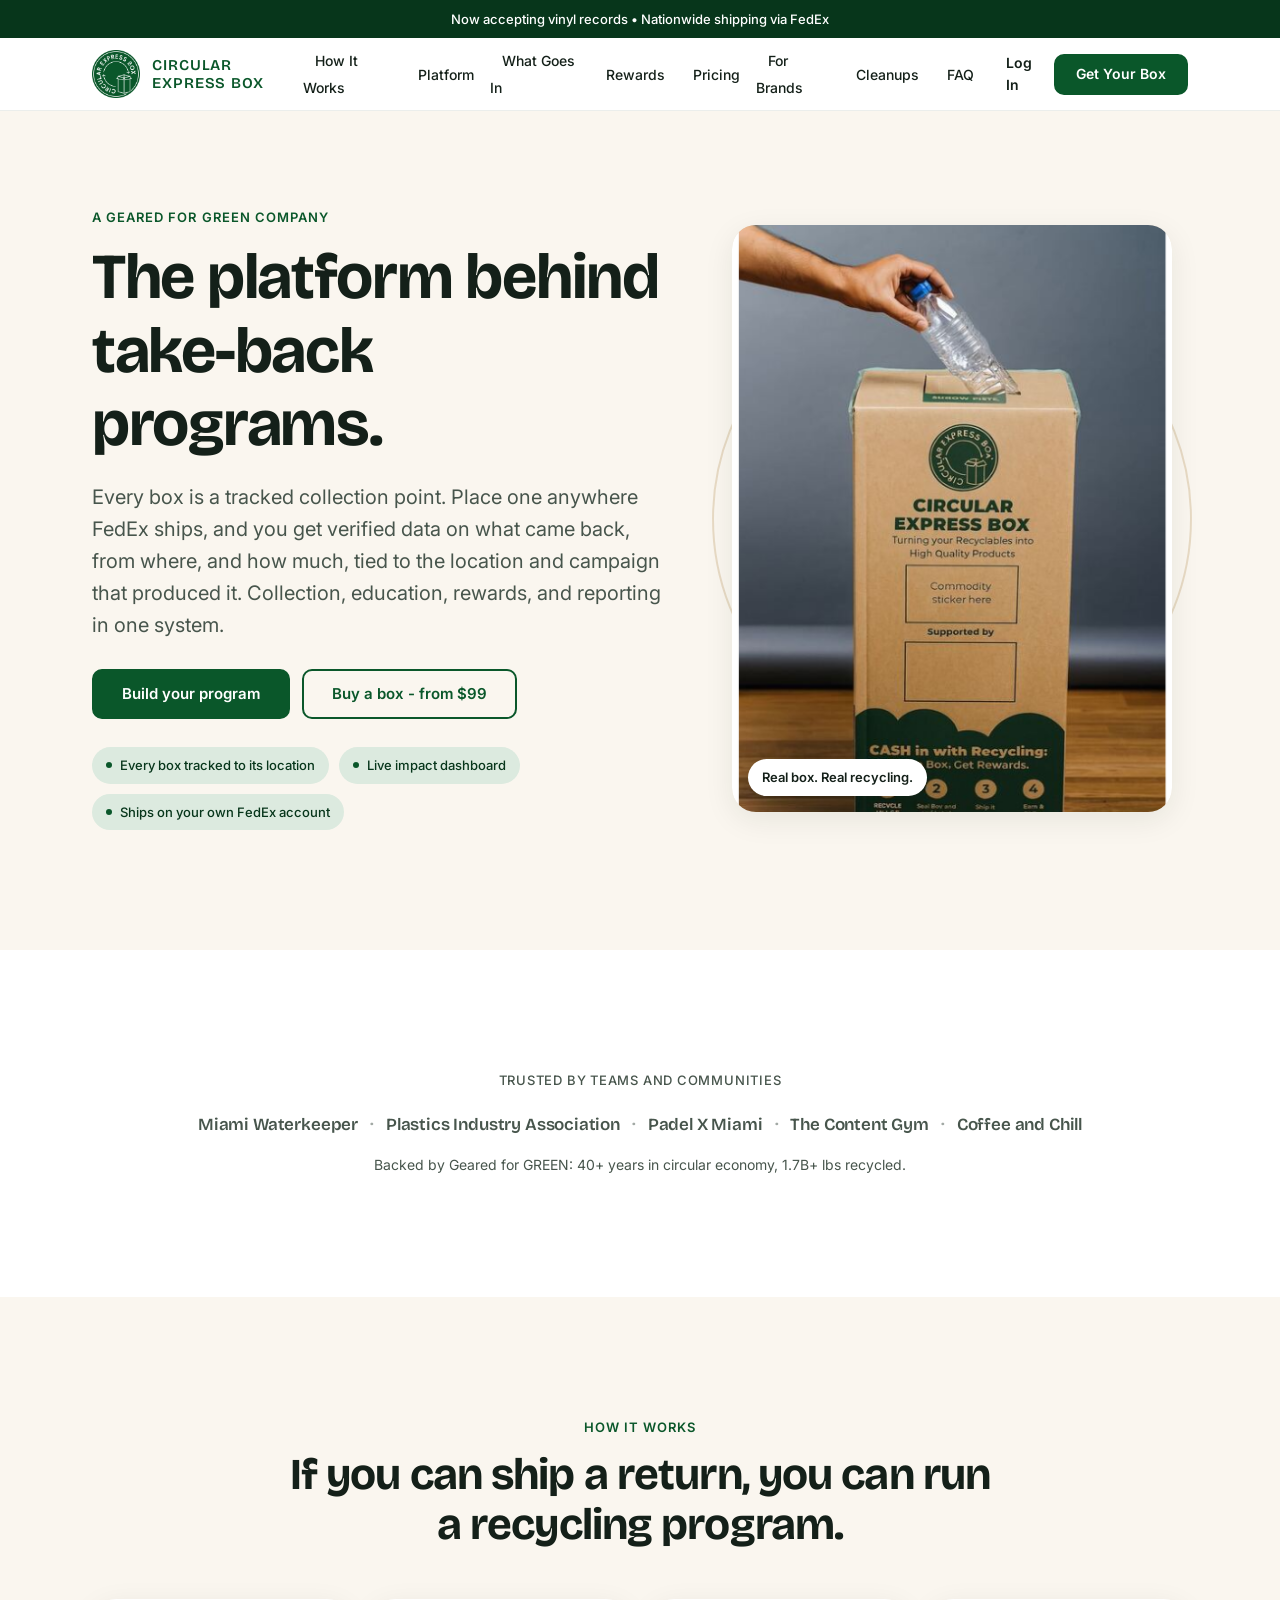
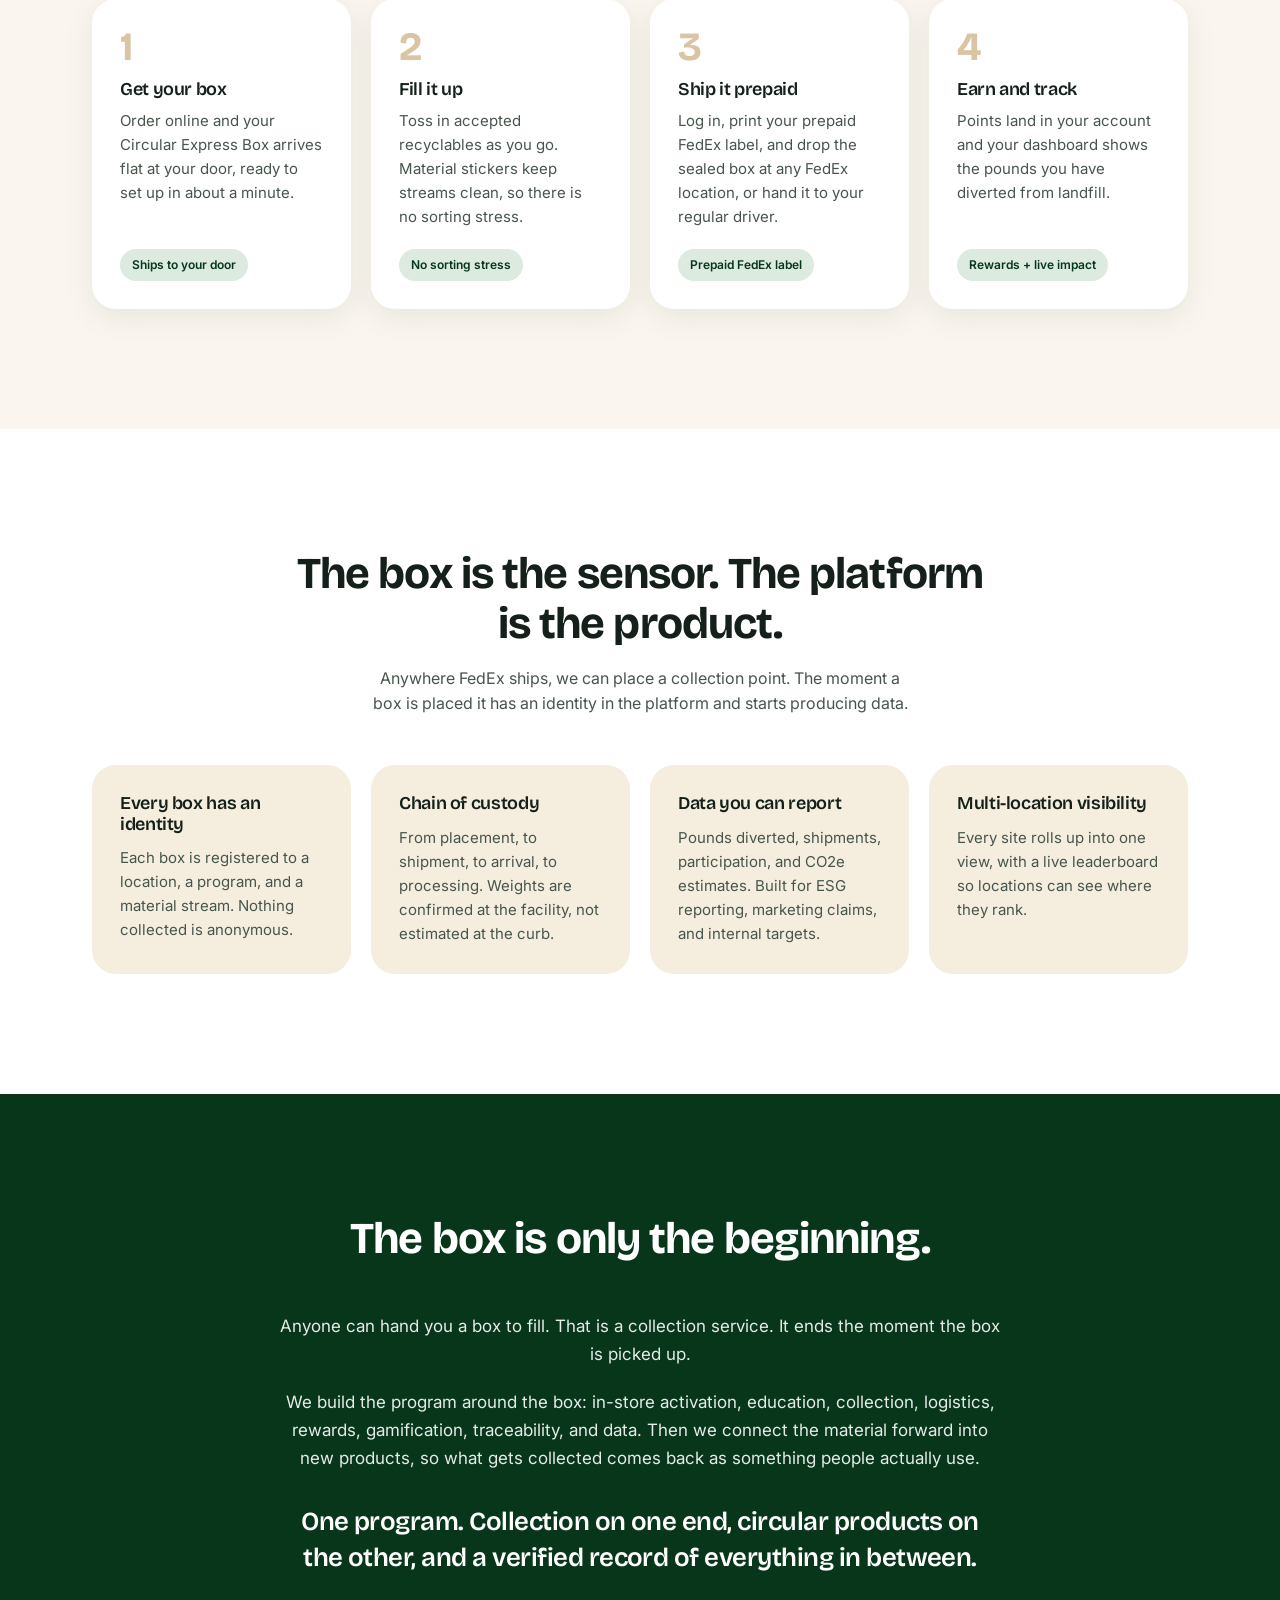
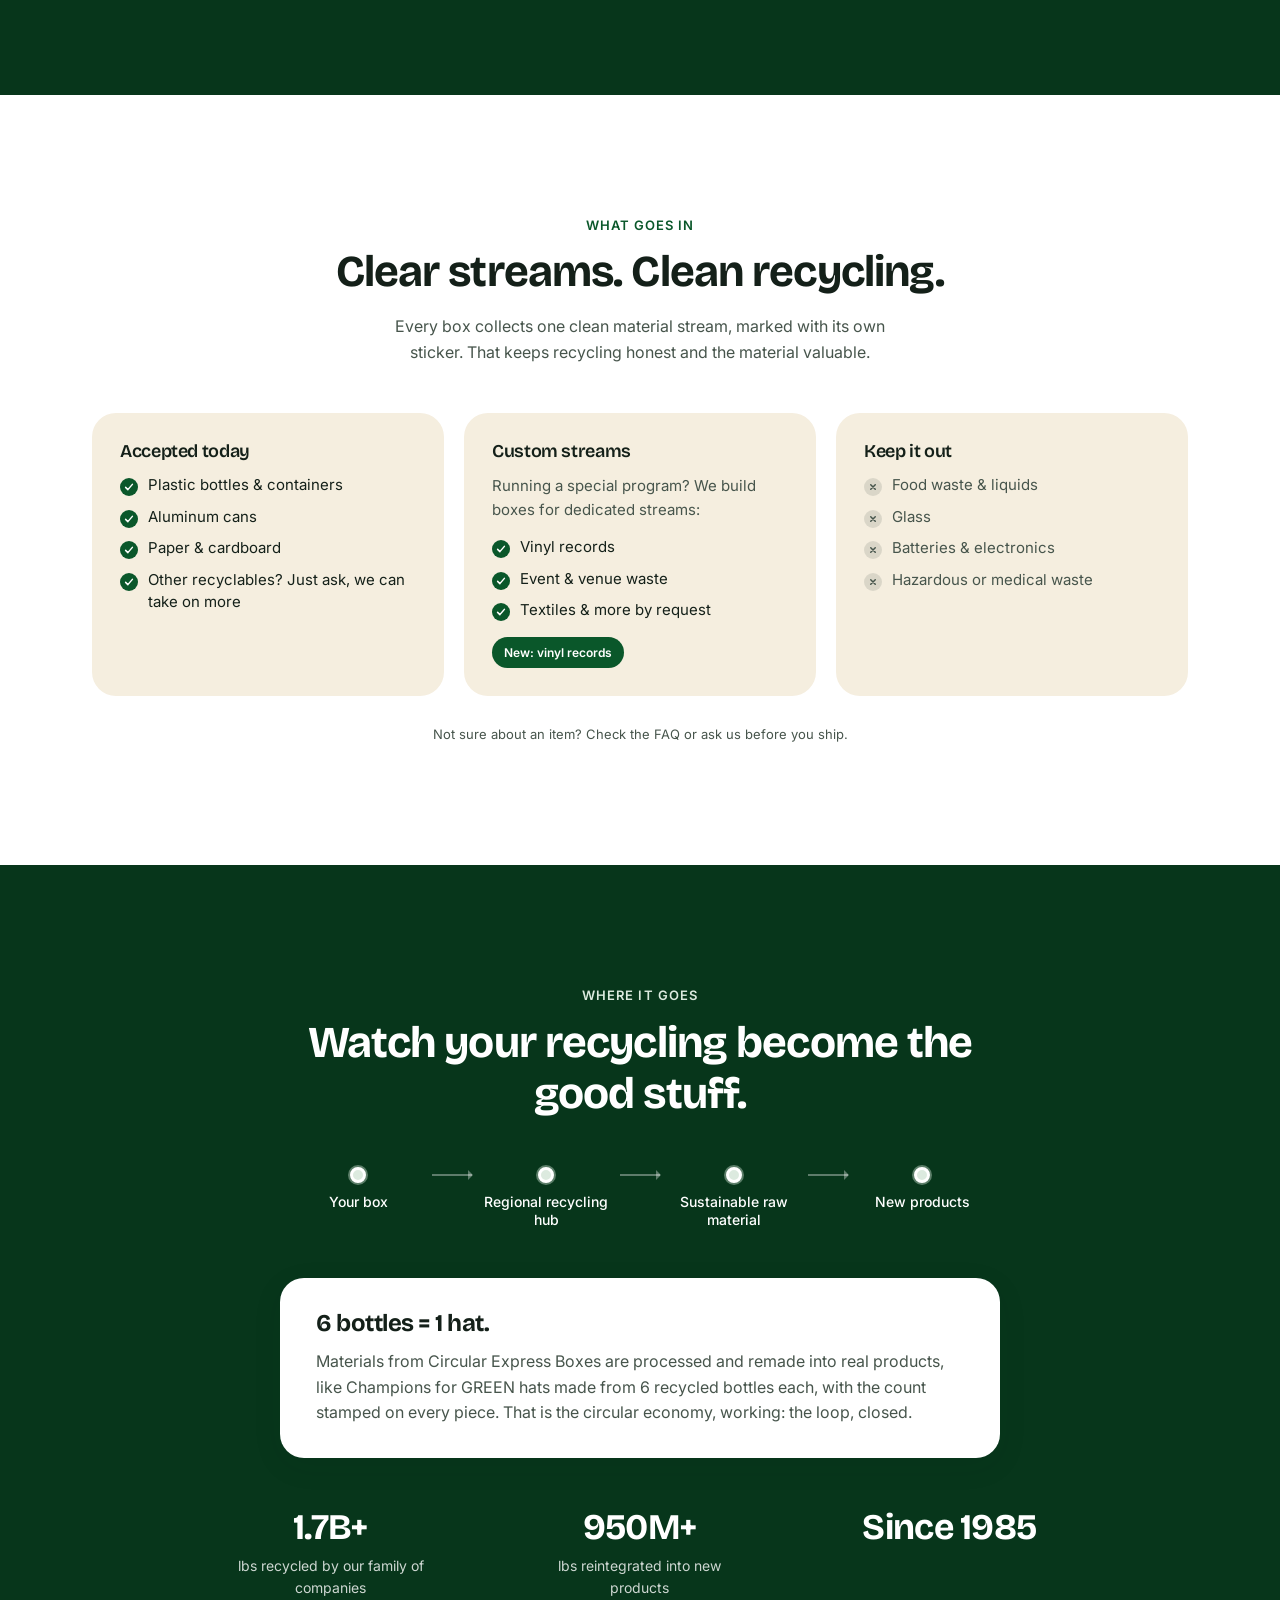
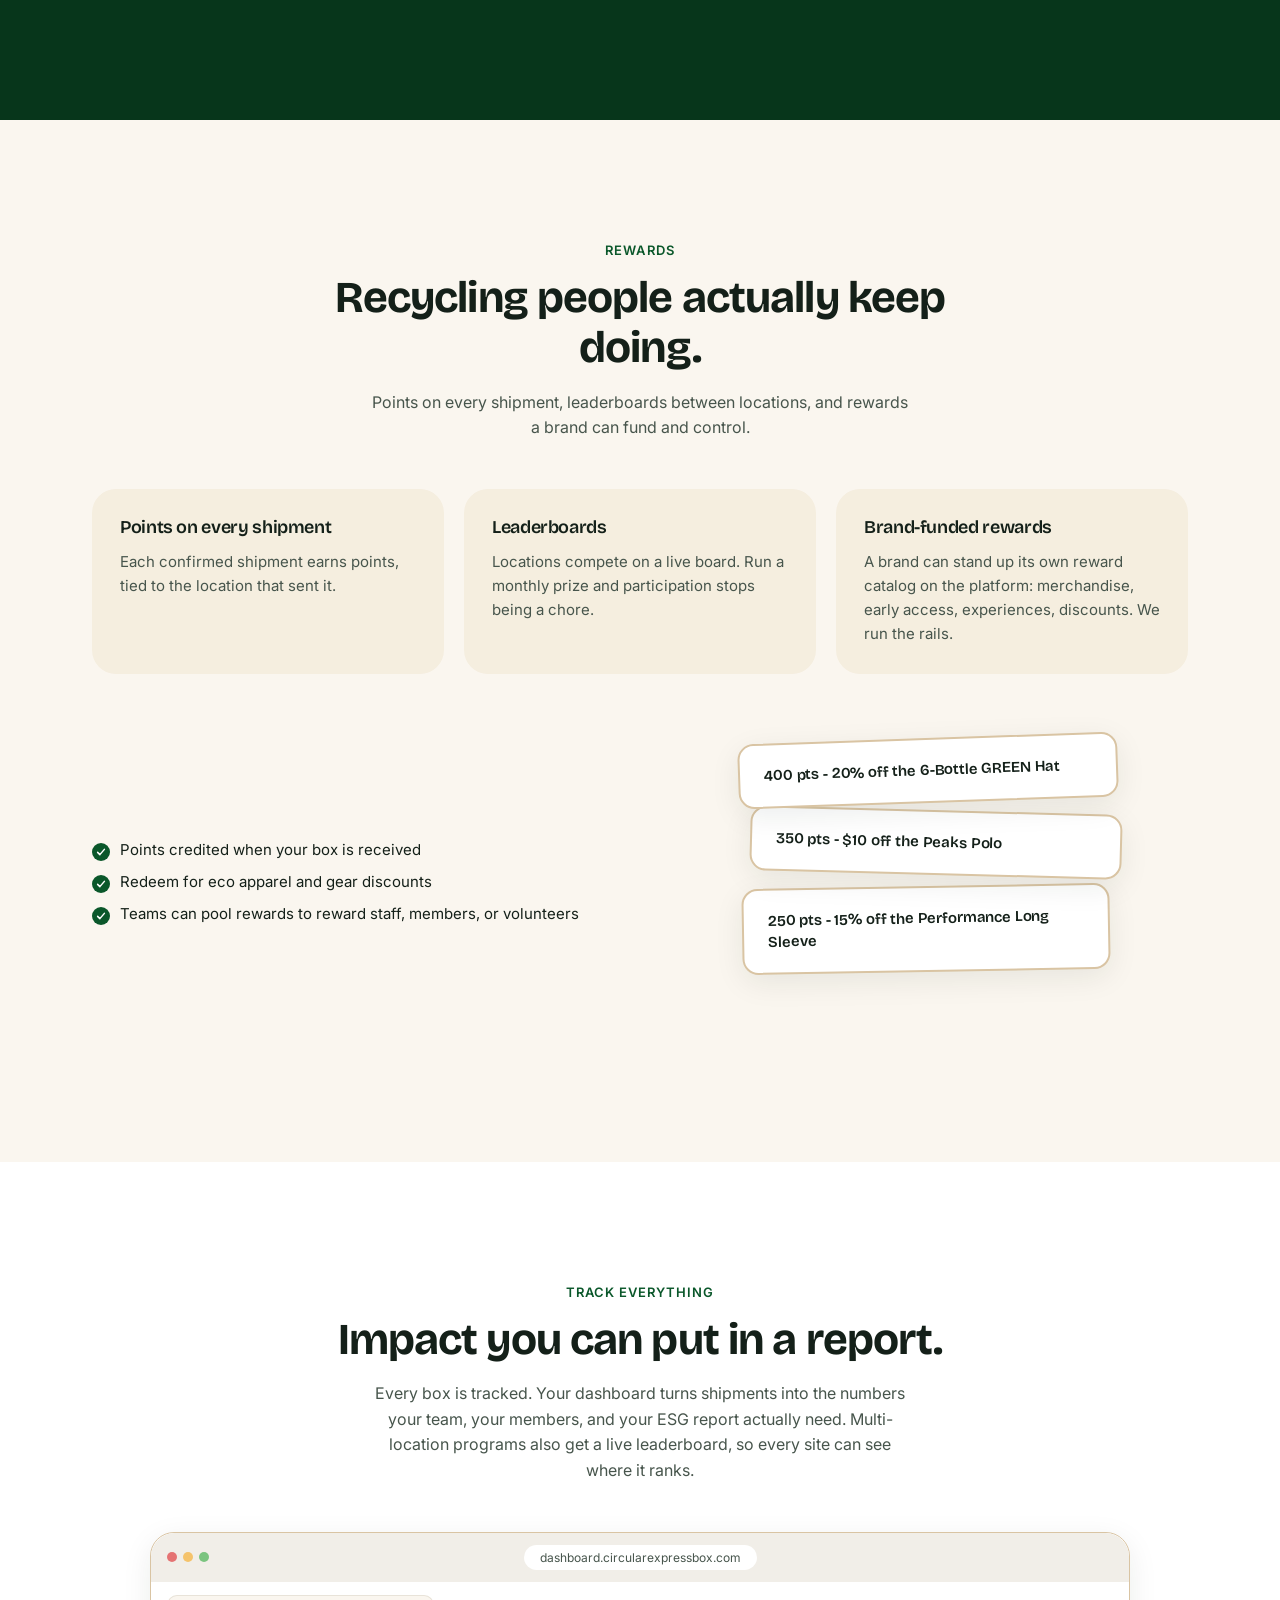
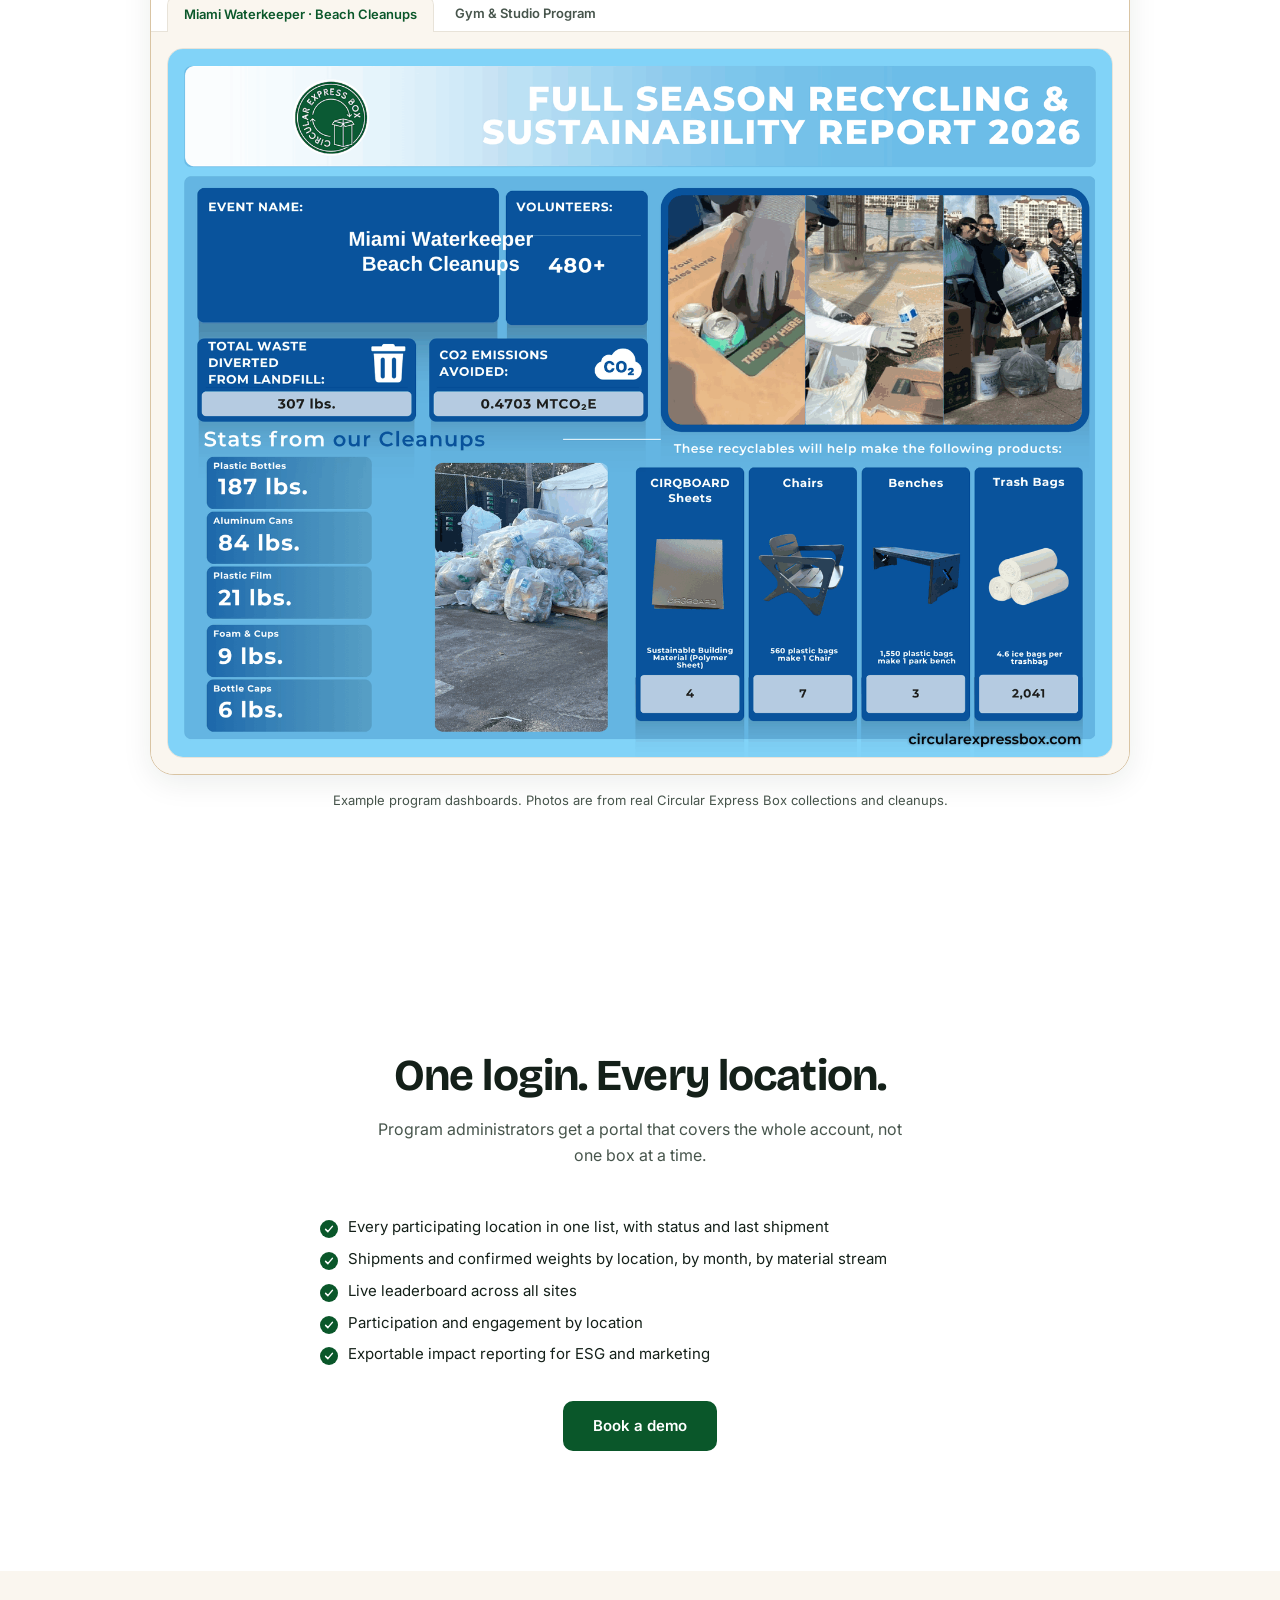
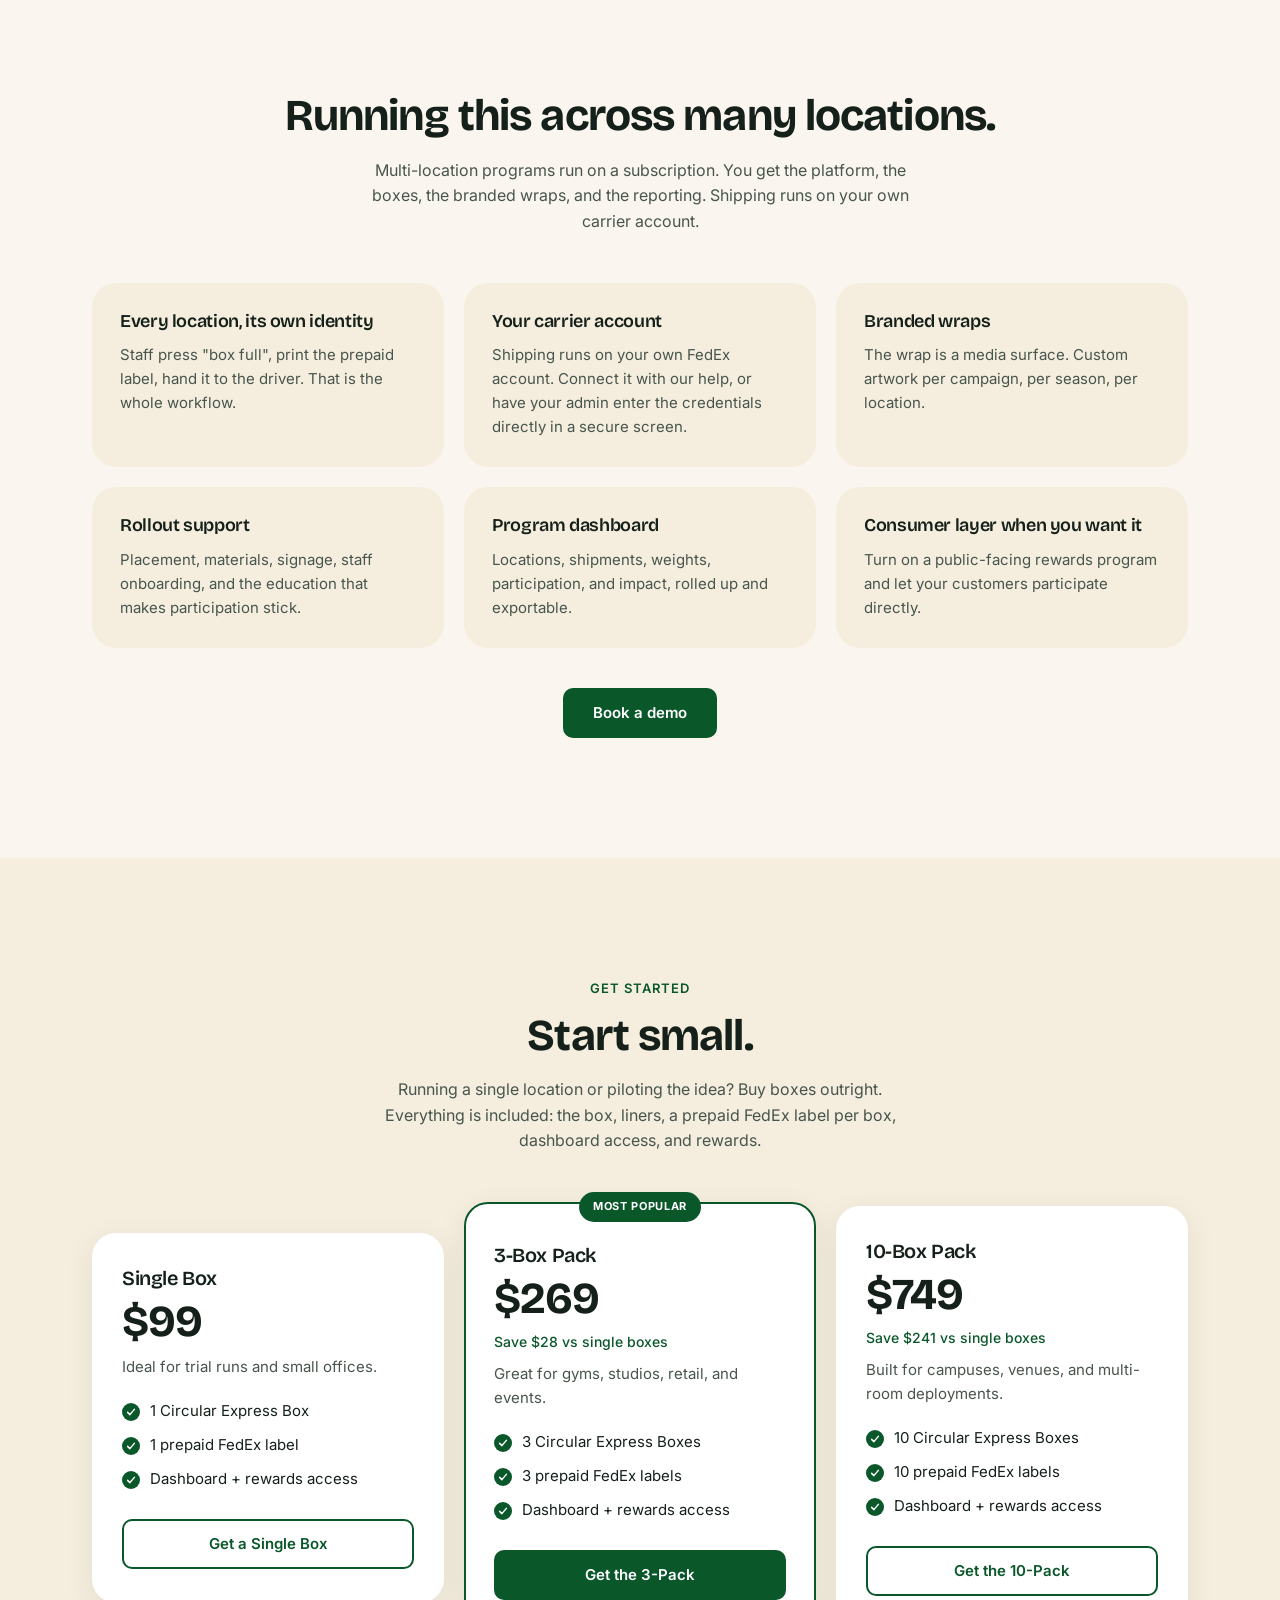
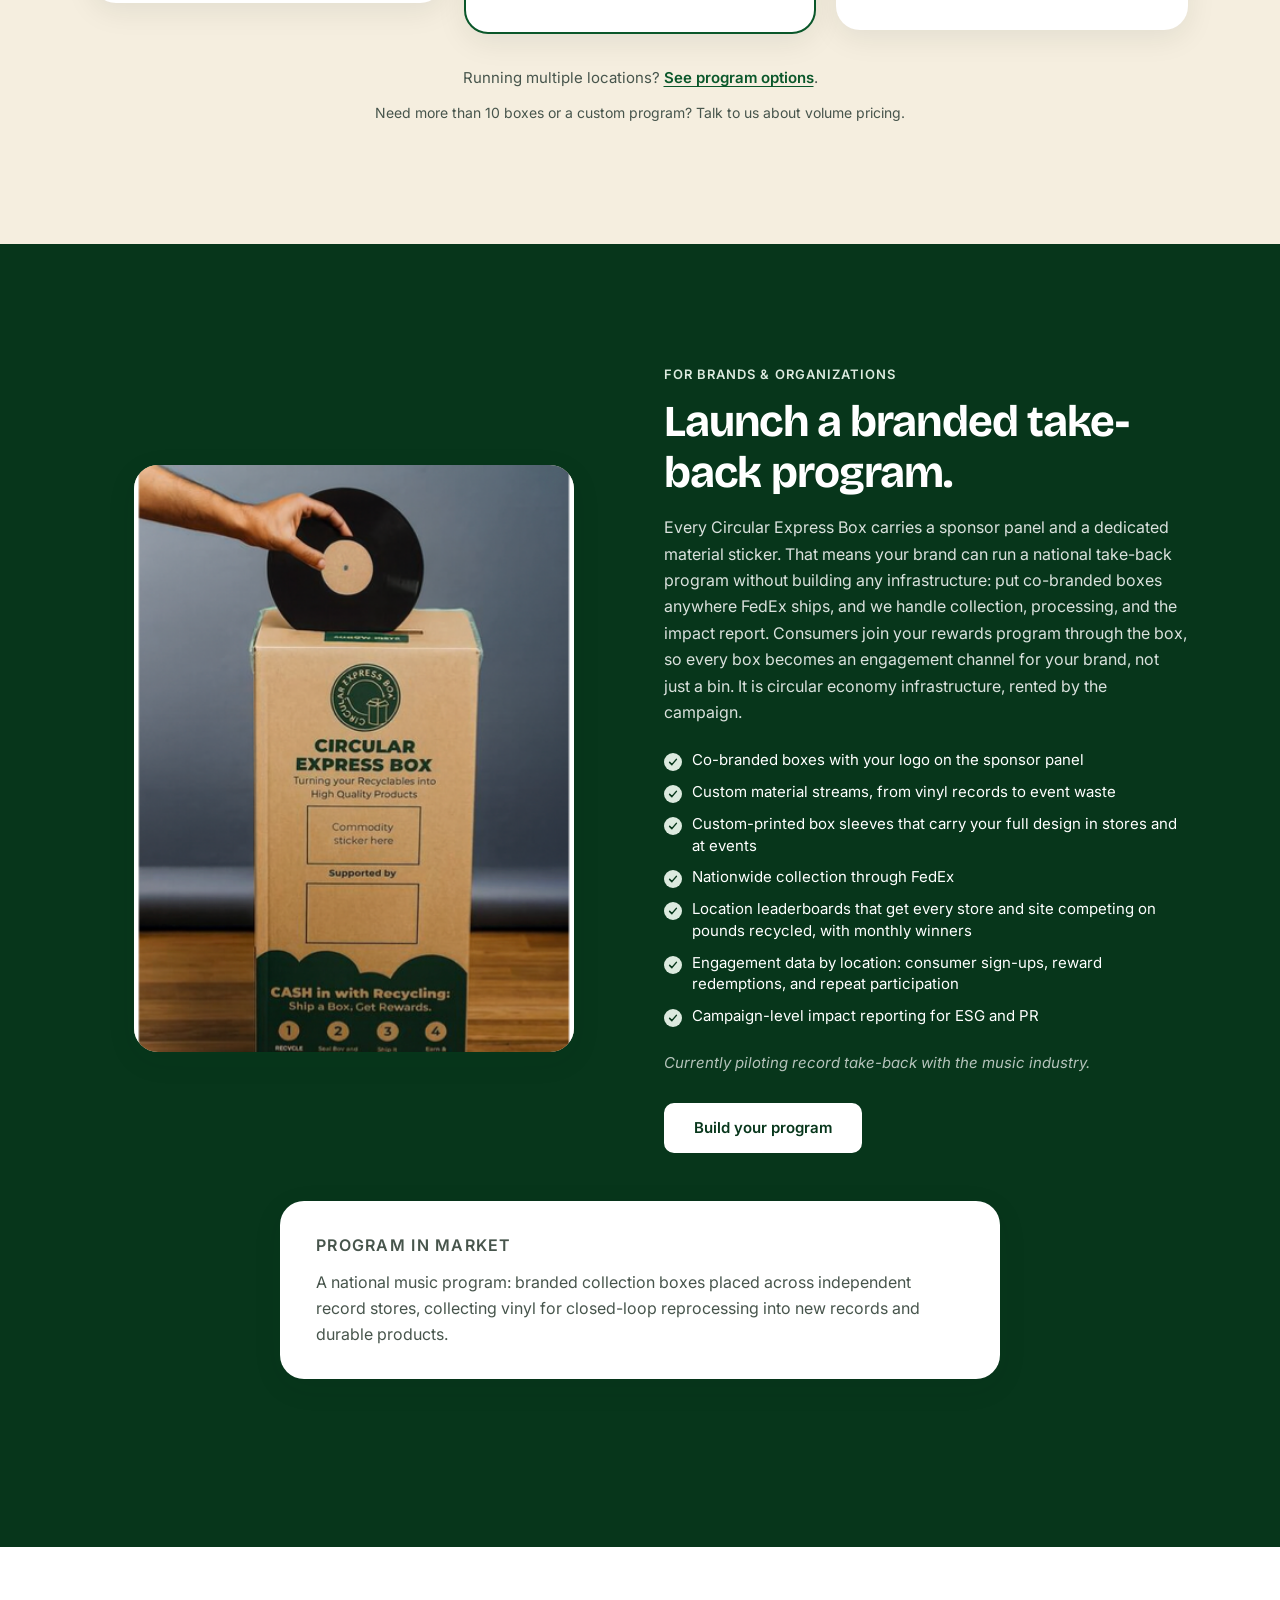
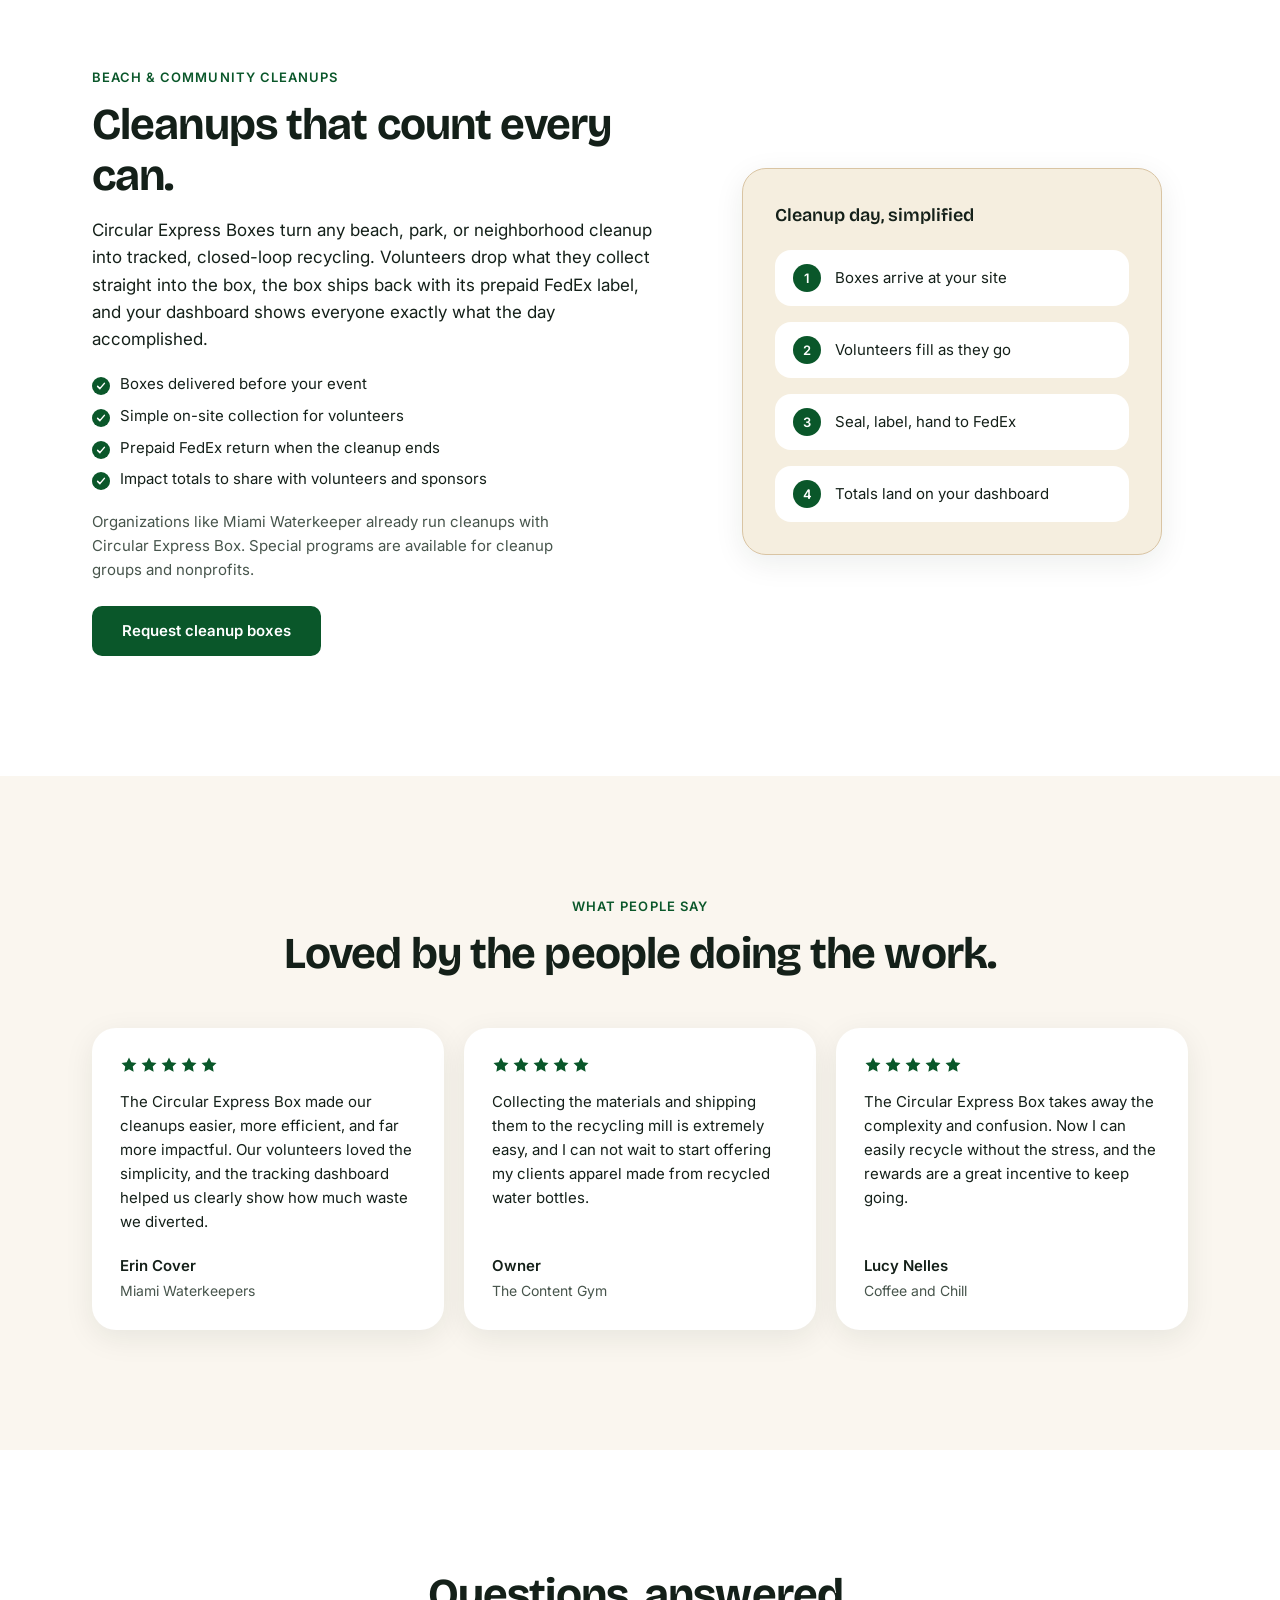
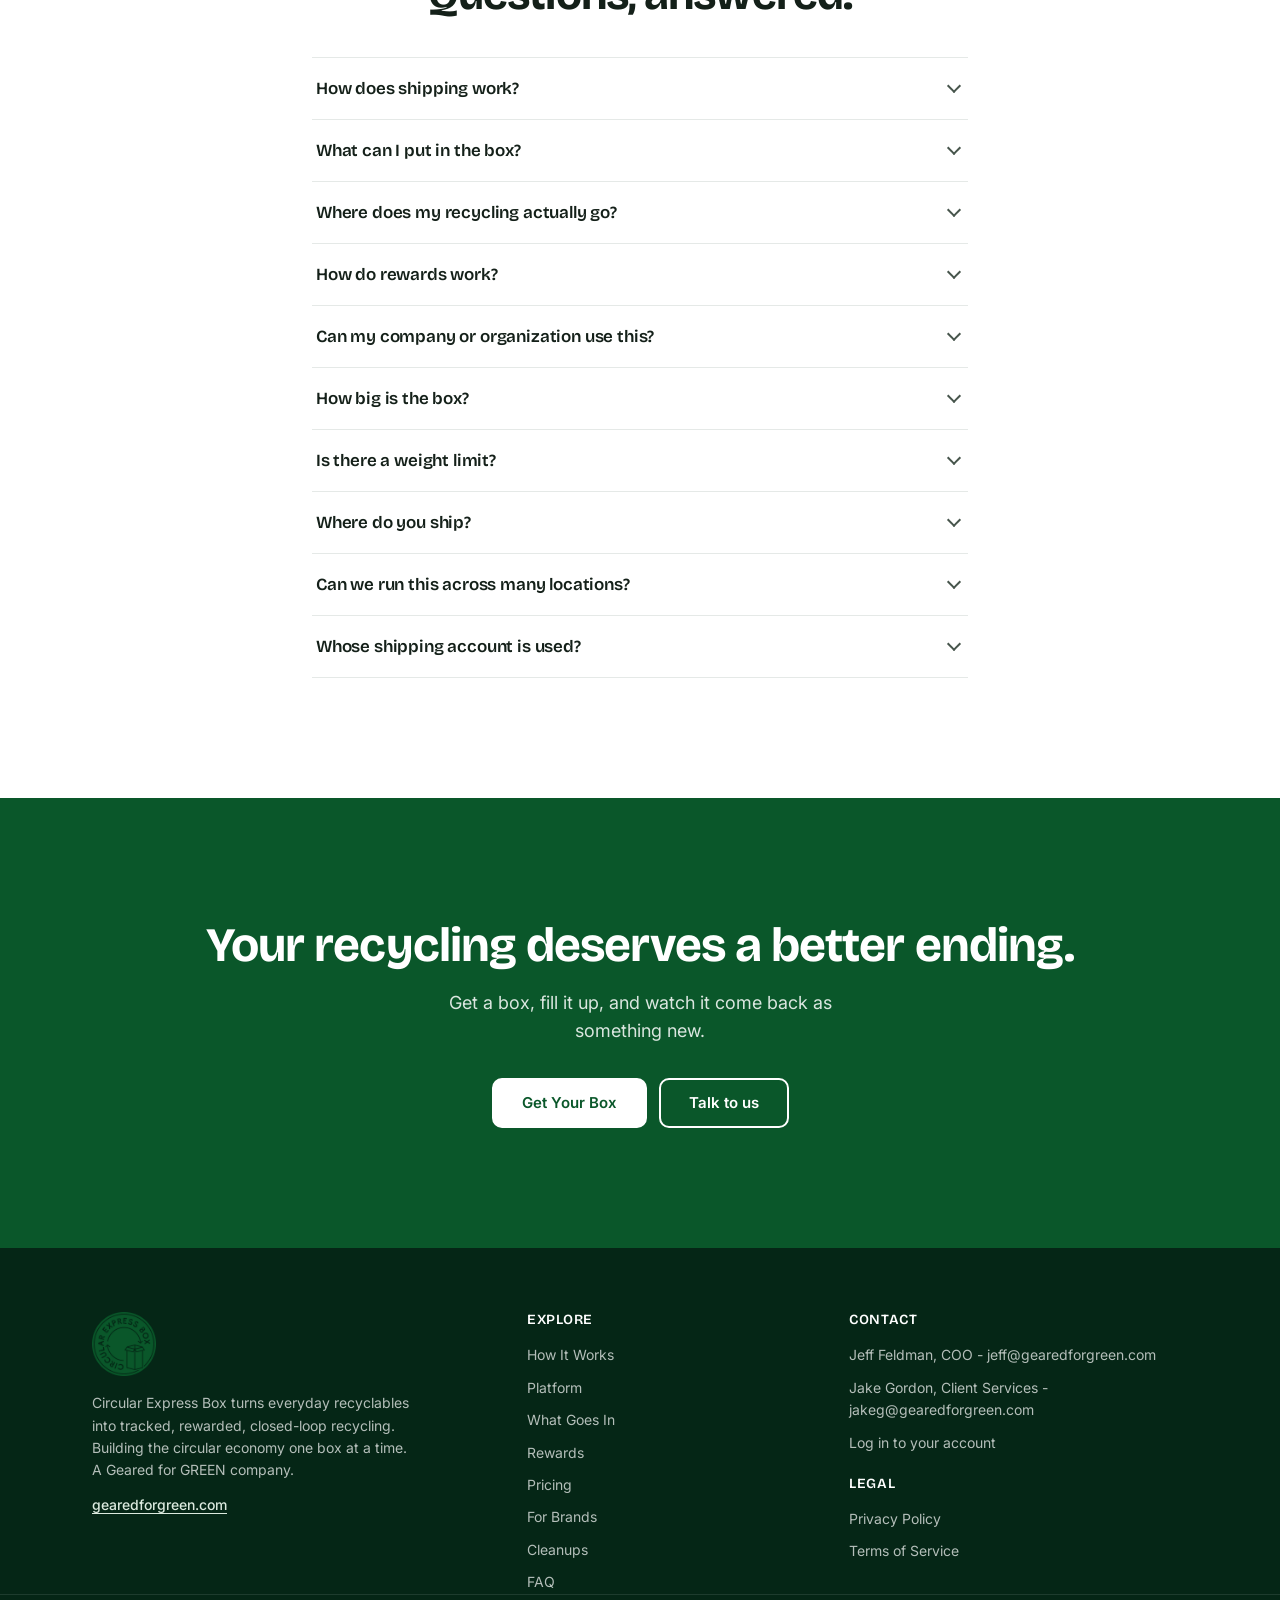
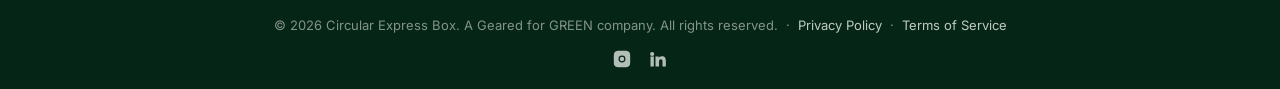
==== commit 5daf5aed: "Reposition site: platform-first narrative, enterprise track, expanded rewards" ====
--- a/index.html
+++ b/index.html
@@ -26,6 +26,7 @@
 
       <ul class="nav-links">
         <li><a href="#how-it-works">How It Works</a></li>
+        <li><a href="#platform">Platform</a></li>
         <li><a href="#materials">What Goes In</a></li>
         <li><a href="#rewards">Rewards</a></li>
         <li><a href="#pricing">Pricing</a></li>
@@ -50,6 +51,7 @@
         <button type="button" class="mobile-menu-close" id="mobile-menu-close" aria-label="Close menu">&times;</button>
         <ul class="mobile-menu-links">
           <li><a href="#how-it-works">How It Works</a></li>
+          <li><a href="#platform">Platform</a></li>
           <li><a href="#materials">What Goes In</a></li>
           <li><a href="#rewards">Rewards</a></li>
           <li><a href="#pricing">Pricing</a></li>
@@ -69,16 +71,16 @@
       <div class="container hero-grid">
         <div class="hero-content reveal">
           <p class="eyebrow">A GEARED FOR GREEN COMPANY</p>
-          <h1 id="hero-heading">A recycling program in a box.</h1>
-          <p class="hero-sub">Fill it with bottles, cans, paper, and more. Ship it back with prepaid FedEx. Track every pound and earn rewards for recycling right. Have a different material? We will build a stream for it.</p>
+          <h1 id="hero-heading">The platform behind take-back programs.</h1>
+          <p class="hero-sub">Every box is a tracked collection point. Place one anywhere FedEx ships, and you get verified data on what came back, from where, and how much, tied to the location and campaign that produced it. Collection, education, rewards, and reporting in one system.</p>
           <div class="hero-buttons">
-            <a href="#pricing" class="btn btn-primary">Get Your Box - from $99</a>
-            <a href="#brands" class="btn btn-secondary">For Brands &amp; Organizations</a>
+            <a href="#platform" class="btn btn-primary">Build your program</a>
+            <a href="#pricing" class="btn btn-secondary">Buy a box - from $99</a>
           </div>
           <div class="trust-chips">
-            <span class="trust-chip"><span class="chip-dot" aria-hidden="true"></span>Prepaid FedEx label included</span>
+            <span class="trust-chip"><span class="chip-dot" aria-hidden="true"></span>Every box tracked to its location</span>
             <span class="trust-chip"><span class="chip-dot" aria-hidden="true"></span>Live impact dashboard</span>
-            <span class="trust-chip"><span class="chip-dot" aria-hidden="true"></span>Points on every shipment</span>
+            <span class="trust-chip"><span class="chip-dot" aria-hidden="true"></span>Ships on your own FedEx account</span>
           </div>
         </div>
         <div class="hero-visual reveal">
@@ -162,6 +164,48 @@
       </div>
     </section>
 
+    <!-- 5b. THE PLATFORM -->
+    <section class="platform section-white" id="platform" aria-labelledby="platform-heading">
+      <div class="container">
+        <header class="section-header reveal">
+          <h2 id="platform-heading">The box is the sensor. The platform is the product.</h2>
+          <p class="section-sub">Anywhere FedEx ships, we can place a collection point. The moment a box is placed it has an identity in the platform and starts producing data.</p>
+        </header>
+        <div class="materials-grid platform-grid">
+          <article class="material-card reveal">
+            <h3>Every box has an identity</h3>
+            <p class="material-intro">Each box is registered to a location, a program, and a material stream. Nothing collected is anonymous.</p>
+          </article>
+          <article class="material-card reveal">
+            <h3>Chain of custody</h3>
+            <p class="material-intro">From placement, to shipment, to arrival, to processing. Weights are confirmed at the facility, not estimated at the curb.</p>
+          </article>
+          <article class="material-card reveal">
+            <h3>Data you can report</h3>
+            <p class="material-intro">Pounds diverted, shipments, participation, and CO2e estimates. Built for ESG reporting, marketing claims, and internal targets.</p>
+          </article>
+          <article class="material-card reveal">
+            <h3>Multi-location visibility</h3>
+            <p class="material-intro">Every site rolls up into one view, with a live leaderboard so locations can see where they rank.</p>
+          </article>
+        </div>
+      </div>
+    </section>
+
+    <!-- 5c. THE BOX IS ONLY THE BEGINNING -->
+    <section class="beginning section-green-dark" id="beginning" aria-labelledby="beginning-heading">
+      <div class="container">
+        <header class="section-header reveal">
+          <h2 id="beginning-heading" class="text-white">The box is only the beginning.</h2>
+        </header>
+        <div class="beginning-body reveal">
+          <p class="beginning-lead">Anyone can hand you a box to fill. That is a collection service. It ends the moment the box is picked up.</p>
+          <p class="beginning-lead">We build the program around the box: in-store activation, education, collection, logistics, rewards, gamification, traceability, and data. Then we connect the material forward into new products, so what gets collected comes back as something people actually use.</p>
+          <p class="beginning-close">One program. Collection on one end, circular products on the other, and a verified record of everything in between.</p>
+        </div>
+      </div>
+    </section>
+
     <!-- 6. WHAT GOES IN -->
     <section class="materials section-white" id="materials" aria-labelledby="materials-heading">
       <div class="container">
@@ -254,22 +298,40 @@
 
     <!-- 8. REWARDS -->
     <section class="rewards section-cream" id="rewards" aria-labelledby="rewards-heading">
-      <div class="container rewards-grid">
-        <div class="rewards-content reveal">
+      <div class="container">
+        <header class="section-header reveal">
           <p class="eyebrow">REWARDS</p>
-          <h2 id="rewards-heading">Recycle to get the rewards.</h2>
-          <p class="body-copy">Every shipment earns points. Points unlock real discounts on sustainable gear made from the same kinds of materials you ship. No gimmicks, no expiring coupons maze, just recycling that pays you back.</p>
-          <ul class="check-list">
-            <li>Points credited when your box is received</li>
-            <li>Redeem for eco apparel and gear discounts</li>
-            <li>Teams can pool rewards to reward staff, members, or volunteers</li>
-          </ul>
-        </div>
-        <div class="rewards-visual reveal" aria-label="Example rewards">
-          <div class="ticket-stack">
-            <div class="ticket-card ticket-card-1">400 pts - 20% off the 6-Bottle GREEN Hat</div>
-            <div class="ticket-card ticket-card-2">350 pts - $10 off the Peaks Polo</div>
-            <div class="ticket-card ticket-card-3">250 pts - 15% off the Performance Long Sleeve</div>
+          <h2 id="rewards-heading">Recycling people actually keep doing.</h2>
+          <p class="section-sub">Points on every shipment, leaderboards between locations, and rewards a brand can fund and control.</p>
+        </header>
+        <div class="materials-grid rewards-cards">
+          <article class="material-card reveal">
+            <h3>Points on every shipment</h3>
+            <p class="material-intro">Each confirmed shipment earns points, tied to the location that sent it.</p>
+          </article>
+          <article class="material-card reveal">
+            <h3>Leaderboards</h3>
+            <p class="material-intro">Locations compete on a live board. Run a monthly prize and participation stops being a chore.</p>
+          </article>
+          <article class="material-card reveal">
+            <h3>Brand-funded rewards</h3>
+            <p class="material-intro">A brand can stand up its own reward catalog on the platform: merchandise, early access, experiences, discounts. We run the rails.</p>
+          </article>
+        </div>
+        <div class="rewards-grid">
+          <div class="rewards-content reveal">
+            <ul class="check-list">
+              <li>Points credited when your box is received</li>
+              <li>Redeem for eco apparel and gear discounts</li>
+              <li>Teams can pool rewards to reward staff, members, or volunteers</li>
+            </ul>
+          </div>
+          <div class="rewards-visual reveal" aria-label="Example rewards">
+            <div class="ticket-stack">
+              <div class="ticket-card ticket-card-1">400 pts - 20% off the 6-Bottle GREEN Hat</div>
+              <div class="ticket-card ticket-card-2">350 pts - $10 off the Peaks Polo</div>
+              <div class="ticket-card ticket-card-3">250 pts - 15% off the Performance Long Sleeve</div>
+            </div>
           </div>
         </div>
       </div>
@@ -355,13 +417,72 @@
       </div>
     </section>
 
+    <!-- 9b. CLIENT PORTAL -->
+    <section class="portal section-white" id="portal" aria-labelledby="portal-heading">
+      <div class="container">
+        <header class="section-header reveal">
+          <h2 id="portal-heading">One login. Every location.</h2>
+          <p class="section-sub">Program administrators get a portal that covers the whole account, not one box at a time.</p>
+        </header>
+        <ul class="check-list portal-list reveal">
+          <li>Every participating location in one list, with status and last shipment</li>
+          <li>Shipments and confirmed weights by location, by month, by material stream</li>
+          <li>Live leaderboard across all sites</li>
+          <li>Participation and engagement by location</li>
+          <li>Exportable impact reporting for ESG and marketing</li>
+        </ul>
+        <div class="portal-cta reveal">
+          <a href="mailto:jeff@gearedforgreen.com?subject=CEB%20Program%20Inquiry" class="btn btn-primary">Book a demo</a>
+        </div>
+      </div>
+    </section>
+
+    <!-- 9c. FOR BRANDS & ENTERPRISE -->
+    <section class="enterprise section-cream" id="enterprise" aria-labelledby="enterprise-heading">
+      <div class="container">
+        <header class="section-header reveal">
+          <h2 id="enterprise-heading">Running this across many locations.</h2>
+          <p class="section-sub">Multi-location programs run on a subscription. You get the platform, the boxes, the branded wraps, and the reporting. Shipping runs on your own carrier account.</p>
+        </header>
+        <div class="materials-grid enterprise-grid">
+          <article class="material-card reveal">
+            <h3>Every location, its own identity</h3>
+            <p class="material-intro">Staff press "box full", print the prepaid label, hand it to the driver. That is the whole workflow.</p>
+          </article>
+          <article class="material-card reveal">
+            <h3>Your carrier account</h3>
+            <p class="material-intro">Shipping runs on your own FedEx account. Connect it with our help, or have your admin enter the credentials directly in a secure screen.</p>
+          </article>
+          <article class="material-card reveal">
+            <h3>Branded wraps</h3>
+            <p class="material-intro">The wrap is a media surface. Custom artwork per campaign, per season, per location.</p>
+          </article>
+          <article class="material-card reveal">
+            <h3>Rollout support</h3>
+            <p class="material-intro">Placement, materials, signage, staff onboarding, and the education that makes participation stick.</p>
+          </article>
+          <article class="material-card reveal">
+            <h3>Program dashboard</h3>
+            <p class="material-intro">Locations, shipments, weights, participation, and impact, rolled up and exportable.</p>
+          </article>
+          <article class="material-card reveal">
+            <h3>Consumer layer when you want it</h3>
+            <p class="material-intro">Turn on a public-facing rewards program and let your customers participate directly.</p>
+          </article>
+        </div>
+        <div class="enterprise-cta reveal">
+          <a href="mailto:jeff@gearedforgreen.com?subject=CEB%20Program%20Inquiry" class="btn btn-primary">Book a demo</a>
+        </div>
+      </div>
+    </section>
+
     <!-- 10. PRICING -->
     <section class="pricing section-kraft" id="pricing" aria-labelledby="pricing-heading">
       <div class="container">
         <header class="section-header reveal">
           <p class="eyebrow">GET STARTED</p>
-          <h2 id="pricing-heading">Pick your box. Everything is included.</h2>
-          <p class="section-sub">Every option includes the box, liners, a prepaid FedEx shipping label per box, dashboard access, and rewards.</p>
+          <h2 id="pricing-heading">Start small.</h2>
+          <p class="section-sub">Running a single location or piloting the idea? Buy boxes outright. Everything is included: the box, liners, a prepaid FedEx label per box, dashboard access, and rewards.</p>
         </header>
         <div class="pricing-grid">
           <article class="pricing-card reveal">
@@ -401,6 +522,7 @@
             <a href="https://circularexpressbox.com/product/ten-boxes/" class="btn btn-secondary">Get the 10-Pack</a>
           </article>
         </div>
+        <p class="pricing-enterprise-link">Running multiple locations? <a href="#enterprise">See program options</a>.</p>
         <p class="pricing-footnote">Need more than 10 boxes or a custom program? Talk to us about volume pricing.</p>
       </div>
     </section>
@@ -437,6 +559,12 @@
           <a href="mailto:jeff@gearedforgreen.com?subject=Circular%20Express%20Box%20Brand%20Program" class="btn btn-inverted">Build your program</a>
         </div>
       </div>
+      <div class="container">
+        <div class="highlight-card program-proof reveal">
+          <p class="program-proof-label">PROGRAM IN MARKET</p>
+          <p>A national music program: branded collection boxes placed across independent record stores, collecting vinyl for closed-loop reprocessing into new records and durable products.</p>
+        </div>
+      </div>
     </section>
 
     <!-- 11b. BEACH CLEANUPS -->
@@ -608,6 +736,24 @@
               <p>Anywhere FedEx picks up and delivers in the United States, all 50 states. Boxes from Alaska and Hawaii may take a little longer to reach the recycling hub, but the label is still prepaid.</p>
             </div>
           </div>
+          <div class="faq-item reveal" role="listitem">
+            <button type="button" class="faq-question" aria-expanded="false" id="faq-q9" aria-controls="faq-a9">
+              <span>Can we run this across many locations?</span>
+              <span class="faq-chevron" aria-hidden="true"></span>
+            </button>
+            <div class="faq-answer" id="faq-a9" role="region" aria-labelledby="faq-q9" hidden>
+              <p>Yes. Multi-location programs run on the platform with each site having its own identity, its own shipments, and its own place on the leaderboard, all rolling up into one dashboard. Get in touch and we will scope it.</p>
+            </div>
+          </div>
+          <div class="faq-item reveal" role="listitem">
+            <button type="button" class="faq-question" aria-expanded="false" id="faq-q10" aria-controls="faq-a10">
+              <span>Whose shipping account is used?</span>
+              <span class="faq-chevron" aria-hidden="true"></span>
+            </button>
+            <div class="faq-answer" id="faq-a10" role="region" aria-labelledby="faq-q10" hidden>
+              <p>For multi-location programs, shipping runs on your own carrier account. We can help connect it, or your administrator can enter the credentials directly in a secure screen.</p>
+            </div>
+          </div>
         </div>
       </div>
     </section>
@@ -639,6 +785,7 @@
         <h3 class="footer-heading">Explore</h3>
         <ul class="footer-links">
           <li><a href="#how-it-works">How It Works</a></li>
+          <li><a href="#platform">Platform</a></li>
           <li><a href="#materials">What Goes In</a></li>
           <li><a href="#rewards">Rewards</a></li>
           <li><a href="#pricing">Pricing</a></li>
--- a/css/styles.css
+++ b/css/styles.css
@@ -175,11 +175,16 @@
 
 /* Scroll margin for sticky nav */
 #how-it-works,
+#platform,
+#beginning,
 #materials,
 #impact,
 #rewards,
+#portal,
+#enterprise,
 #pricing,
 #brands,
+#cleanups,
 #faq {
   scroll-margin-top: calc(var(--header-h) + 48px);
 }
@@ -2571,3 +2576,156 @@
     border-radius: var(--radius-md);
   }
 }
+
+/* Hero photo swap: same box, item changes in hand */
+.photo-swap .photo-swap-img {
+  position: absolute;
+  inset: 0;
+  width: 100%;
+  height: 100%;
+  opacity: 0;
+  transition: opacity 900ms ease-in-out;
+}
+
+.photo-swap .photo-swap-img.is-active {
+  opacity: 1;
+}
+
+@media (prefers-reduced-motion: reduce) {
+  .photo-swap .photo-swap-img {
+    transition: none;
+  }
+}
+
+/* ========== Platform (4-card grid) ========== */
+.platform-grid {
+  margin-bottom: 0;
+}
+
+.platform-grid .material-card:last-child {
+  grid-column: auto;
+}
+
+.platform-grid .material-intro {
+  margin-bottom: 0;
+}
+
+@media (min-width: 640px) {
+  .platform-grid {
+    grid-template-columns: repeat(2, 1fr);
+  }
+}
+
+@media (min-width: 1024px) {
+  .platform-grid {
+    grid-template-columns: repeat(4, 1fr);
+  }
+}
+
+/* ========== Beginning ========== */
+.beginning-body {
+  max-width: 720px;
+  margin: 0 auto;
+  text-align: center;
+}
+
+.beginning-lead {
+  font-size: 17px;
+  line-height: 1.65;
+  color: rgba(255, 255, 255, 0.9);
+  margin-bottom: 20px;
+}
+
+.beginning-close {
+  font-family: var(--font-heading);
+  font-size: clamp(20px, 2.5vw, 26px);
+  font-weight: 600;
+  letter-spacing: -0.02em;
+  line-height: 1.35;
+  color: var(--white);
+  margin-top: 32px;
+}
+
+/* ========== Rewards cards row ========== */
+.rewards-cards {
+  margin-bottom: 40px;
+}
+
+.rewards-cards .material-intro {
+  margin-bottom: 0;
+}
+
+/* ========== Portal ========== */
+.portal-list {
+  max-width: 640px;
+  margin: 0 auto 36px;
+}
+
+.portal-cta {
+  text-align: center;
+}
+
+/* ========== Enterprise (2x3 grid) ========== */
+.enterprise-grid {
+  margin-bottom: 0;
+}
+
+.enterprise-grid .material-card:last-child {
+  grid-column: auto;
+}
+
+.enterprise-grid .material-intro {
+  margin-bottom: 0;
+}
+
+.enterprise-cta {
+  text-align: center;
+  margin-top: 40px;
+}
+
+@media (min-width: 640px) {
+  .enterprise-grid {
+    grid-template-columns: repeat(2, 1fr);
+  }
+}
+
+@media (min-width: 1024px) {
+  .enterprise-grid {
+    grid-template-columns: repeat(3, 1fr);
+  }
+}
+
+/* ========== Pricing multi-location link ========== */
+.pricing-enterprise-link {
+  text-align: center;
+  font-size: 15px;
+  color: var(--ink-soft);
+  margin-top: 28px;
+  margin-bottom: 12px;
+}
+
+.pricing-enterprise-link a {
+  color: var(--green-700);
+  font-weight: 600;
+  text-decoration: underline;
+  text-underline-offset: 3px;
+}
+
+.pricing-enterprise-link a:hover {
+  color: var(--green-900);
+}
+
+/* ========== Program proof (inside brands) ========== */
+.program-proof {
+  margin-top: 48px;
+}
+
+.program-proof-label {
+  font-family: var(--font-body);
+  font-size: 13px;
+  font-weight: 600;
+  letter-spacing: 0.08em;
+  text-transform: uppercase;
+  color: var(--green-700);
+  margin-bottom: 12px;
+}
